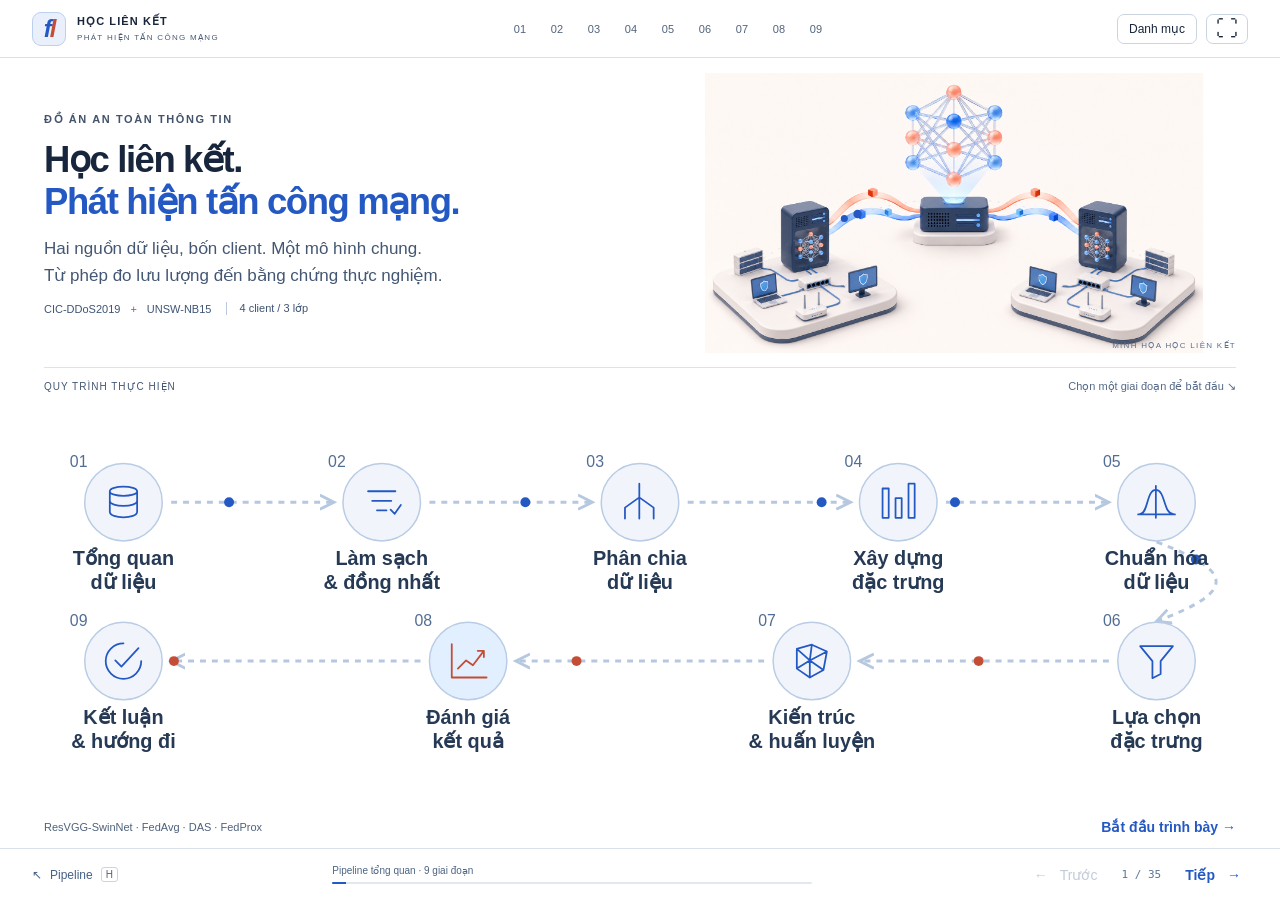
==== presentation/index.html @ 26e27d6c "Slide chương 5: ghi rõ công thức log1p và z-score theo giao thức (AFN) - Bước 1 · log1p: công thức x" ====
<!doctype html>
<html lang="vi">
<head>
  <meta charset="utf-8">
  <meta name="viewport" content="width=device-width, initial-scale=1">
  <meta name="color-scheme" content="light">
  <meta name="description" content="Pipeline học liên kết phát hiện tấn công mạng: từ dữ liệu đến kết quả FedAvg, DAS và FedProx.">
  <title>Học liên kết · Từ dữ liệu đến kết quả</title>
  <style>:root{
  --paper:#fff;--canvas:#f7f9fc;--ink:#17263c;--muted:#4f6076;--blue:#2459c4;
  --coral:#c34d35;--green:#16704e;--purple:#7254ad;--line:#d9e1eb;
  color-scheme:light;font-family:Arial,"Segoe UI",sans-serif;font-size:18px;color:var(--ink);background:var(--paper)
}
*{box-sizing:border-box}html,body{margin:0;min-height:100%}body{height:100dvh;display:grid;grid-template-rows:58px minmax(0,1fr)52px;overflow:hidden;background:var(--paper)}
button,select,input{font:inherit}button,a,select,summary{touch-action:manipulation}a{color:inherit;text-decoration:none}button{cursor:pointer;background:#fff;color:var(--ink);border:1px solid #bfcbdc;border-radius:7px;padding:9px 14px}button:hover{background:#edf3fc;border-color:#7c9bca}button:disabled{opacity:.3;cursor:default}button:focus-visible,a:focus-visible,select:focus-visible,summary:focus-visible,input:focus-visible{outline:3px solid #3775df;outline-offset:4px}button[aria-pressed=true]{background:var(--blue);color:#fff;border-color:var(--blue)}[hidden]{display:none!important}h1,h2,h3,p{margin:0}h1,h2,h3{font-weight:700}em{font-style:normal;color:var(--blue)}small{color:var(--muted)}code{font-family:Consolas,monospace;overflow-wrap:anywhere}kbd{font:10px Arial;border:1px solid #cbd5e2;border-radius:3px;padding:1px 4px;color:#50647d;background:#fff}.skip{position:fixed;top:-100px;left:15px;z-index:90;background:var(--blue);padding:12px 20px;color:#fff}.skip:focus{top:6px}
.topbar{display:flex;align-items:center;justify-content:space-between;gap:22px;padding:0 32px;border-bottom:1px solid var(--line);background:#fff;z-index:10}.brand{display:flex;align-items:center;gap:11px;font-size:11px;letter-spacing:1.1px;font-weight:700;flex-shrink:0}.brand small{display:block;font-weight:400;font-size:8px;letter-spacing:1.3px;margin-top:5px;color:#4a5b72}.brand-mark{width:34px;height:34px;display:flex;align-items:center;justify-content:center;background:#e9f0fc;border:1px solid #bcd0ef;border-radius:9px;color:var(--blue);font-size:24px;font-style:italic;letter-spacing:-2px}.brand-mark span{color:var(--coral)}#stage-nav{display:flex;align-items:center;justify-content:center;gap:6px;flex:1}#stage-nav a{display:flex;align-items:center;justify-content:center;gap:7px;min-width:31px;height:30px;font-size:11px;color:#52647c;border-radius:6px}#stage-nav a span{display:none}#stage-nav a:hover{background:#edf2f9}#stage-nav a[aria-current]{background:#eaf0fb;color:var(--blue);padding:0 12px;font-weight:700}#stage-nav a[aria-current] span{display:inline}.tools{display:flex;gap:9px}.tools button{font-size:12px;padding:7px 11px;border-color:#cbd5e2}.tools .icon-button{font-size:22px;line-height:18px;padding:5px 9px}
#main{min-height:0;overflow:hidden;width:100%;max-width:1660px;margin:0 auto;padding:24px 44px 17px;outline:none}.slide{height:100%;display:flex;flex-direction:column;min-height:0;animation:slide-enter .5s cubic-bezier(.2,.65,.3,1) both}.slide-heading{flex-shrink:0;margin-bottom:18px}.eyebrow{font-size:11px;font-weight:700;letter-spacing:1.6px;line-height:1.5;text-transform:uppercase;color:#42536b}.slide-heading>.eyebrow{display:flex;justify-content:space-between;gap:20px;margin-bottom:9px}.slide-heading>.eyebrow>span:last-child{font-size:10px;color:#617189;font-weight:400}.slide h1{font-size:clamp(31px,2.65vw,46px);line-height:1.16;letter-spacing:-1.1px;max-width:1430px;color:#17263c}.slide-message{font-size:clamp(18px,1.45vw,23px);line-height:1.48;color:#3e5068;margin-top:10px;max-width:1400px}.content-grid{flex:1;display:flex;flex-direction:column;min-height:0}.visual-area{width:100%;max-width:1380px;margin:0 auto;flex:1;display:flex;flex-direction:column;min-height:0;gap:12px}.scene{flex:1;min-height:100px;width:100%;position:relative;display:flex;align-items:center;justify-content:center}.scene>svg{display:block;width:100%;height:100%;max-height:100%;overflow:visible}.visual-note,.figure-caption{font-size:14px;line-height:1.5;color:#4b5d74;flex-shrink:0;padding:0 3px;margin:0}.visual-note{border-left:3px solid #8ea9d4;padding-left:12px}.visual-note.warm{border-color:var(--coral)}
svg text{font-family:Arial,"Segoe UI",sans-serif;fill:#17263c}.s-body{font-size:22px}.s-caption{font-size:18px;fill:#4f6076}.s-axis{font-size:18px;font-weight:600;fill:#53647c}.s-label{font-size:23px;fill:#273a53}.s-value{font-size:28px;font-weight:700;fill:#17263c;font-variant-numeric:tabular-nums}.s-number{font-size:55px;font-weight:700;letter-spacing:-1.2px}.s-giant{font-size:87px;font-weight:700;letter-spacing:-3px}.s-scene-title{font-size:27px;font-weight:700}.s-field{font-family:Consolas,Arial,monospace;font-size:22px;fill:#233850}.canonical-field{fill:#17499e;font-weight:700}.s-emphasis{font-size:23px;font-weight:500;fill:#324c6d}.s-formula{font-family:Consolas,Arial,monospace;font-size:30px;fill:#193c75}.s-operator{font-size:48px;fill:#7187a5}.s-blue{fill:var(--blue)}.s-gray{fill:#607187}.s-chart-note{font-size:20px;fill:var(--green);font-weight:600}.s-matrix-axis{font-size:17px;fill:#3c506e}.s-matrix-value{font-size:26px;font-weight:700}.s-pipeline-title{font-size:20px;font-weight:600;fill:#263a55}.s-stage-index{font-size:16px;fill:#526d94;font-variant-numeric:tabular-nums}.plot-grid{stroke:#d5deeb;stroke-width:1}.curve-point{cursor:help;transition:r .15s}.curve-point:hover{r:9;stroke:#fff;stroke-width:2}.pipeline-stop{cursor:pointer;outline:none}.stop-disc{stroke:#b9cce5;stroke-width:1.5;transition:fill .15s,stroke .15s}.pipeline-stop:hover .stop-disc,.pipeline-stop:focus .stop-disc{fill:#dce9ff;stroke:#2459c4;stroke-width:2}.pipeline-stop:hover .s-pipeline-title{fill:var(--blue)}
.cover{height:42%;min-height:190px;max-height:280px;position:relative;display:grid;grid-template-columns:1.05fr 1fr;gap:35px}.cover-copy{display:flex;flex-direction:column;justify-content:center;z-index:1}.cover h1{font-size:clamp(31px,2.85vw,48px);letter-spacing:-1.4px;line-height:1.13;margin:12px 0 13px;animation:cover-title .75s ease both}.cover-copy>p:not(.eyebrow){font-size:17px;line-height:1.6;color:#435773;animation:slide-enter .7s .1s both}.cover-facts{display:flex;gap:10px;align-items:center;flex-wrap:wrap;margin-top:13px;font-size:11px;color:#3d5474}.cover-facts b{font-weight:400;color:var(--coral)}.cover-facts i{font-style:normal;border-left:1px solid #b9c8dc;padding-left:12px;margin-left:5px}.cover-art{position:relative;min-width:0;min-height:0;overflow:hidden;isolation:isolate;animation:art-enter 1s cubic-bezier(.2,.65,.3,1) both}.cover-art>img{width:100%;height:100%;object-fit:contain;mix-blend-mode:multiply;animation:float-art 8s ease-in-out infinite}.cover-art>svg{position:absolute;inset:0;width:100%;height:100%;overflow:visible;pointer-events:none}.cover-art>svg path{fill:none;stroke:#6d9ade;stroke-width:1;stroke-dasharray:3 9;opacity:.3}.cover-art>svg circle{fill:var(--blue)}.art-caption{position:absolute;right:0;bottom:3px;font-size:8px;letter-spacing:1.3px;color:#5b708e}.pipeline-map{flex:1;display:flex;flex-direction:column;min-height:0;margin-top:14px}.pipeline-heading{display:flex;justify-content:space-between;align-items:center;border-top:1px solid #dbe3ee;padding-top:12px;margin-bottom:4px;font-size:10px;letter-spacing:1px;color:#435773}.pipeline-heading>span:last-child{font-size:11px;letter-spacing:0;color:#536987}.pipeline-map .scene{min-height:220px}.cover-bottom{display:flex;justify-content:space-between;align-items:center;gap:20px;font-size:11px;color:#4e617c;padding-top:9px;margin-top:4px}.cover-bottom a{font-size:14px;color:var(--blue);font-weight:600}.is-home #main{display:flex;flex-direction:column;padding-top:15px;padding-bottom:13px}
.chart-controls{display:flex;align-items:flex-end;flex-wrap:wrap;gap:18px;flex-shrink:0}.chart-select,.select-control{display:flex;flex-direction:column;gap:5px;max-width:100%;font-size:16px}.chart-select>span,.select-control>span{font-size:11px;letter-spacing:.6px;text-transform:uppercase;color:#4a5d78;font-weight:600}.chart-select select,.select-control select{padding:7px 33px 7px 11px;font-size:15px;border:1px solid #afc0d8;border-radius:6px;background:#fff;color:#17263c;max-width:100%;cursor:pointer}.phase-controls{display:flex;gap:9px;align-items:center;flex-wrap:wrap;flex-shrink:0}.phase-controls button{display:flex;align-items:center;gap:9px;font-size:16px;padding:8px 14px}.phase-controls button>span{font-size:11px;opacity:.7}.round-step-label{font-size:11px;letter-spacing:1px;color:#486184}.criteria-strip,.evidence-line{display:flex;align-items:center;justify-content:space-between;gap:16px;flex-wrap:wrap;flex-shrink:0;border-top:1px solid var(--line);padding-top:12px;font-size:17px;color:#3c536f}.criteria-strip b{font-size:21px;color:var(--blue)}.evidence-line>span:first-child{font-size:11px;letter-spacing:.8px}.evidence-line strong{font-size:21px;color:#1d467f}.evidence-line>span{line-height:1.5}.train-lock{color:var(--green);font-weight:700}.math-ribbon{display:flex;justify-content:space-around;align-items:center;gap:18px;font-size:25px;font-weight:600;color:#2c4a75;flex-shrink:0;padding:3px 0}.chart-legend{display:flex;gap:24px;align-items:center;font-size:15px;flex-shrink:0;color:#3d526f}.chart-legend>span{display:flex;align-items:center;gap:8px}.chart-legend>span[style]::before,.curve-readout>span::before{content:"";display:inline-block;width:9px;height:9px;border-radius:50%;background:var(--series);flex-shrink:0}.curve-readout{display:flex;gap:24px;align-items:center;justify-content:space-between;font-size:17px;flex-shrink:0;padding:7px 0}.curve-readout>span{display:flex;gap:9px;align-items:center}.curve-readout b{font-size:20px}.curve-readout>label{display:flex;align-items:center;gap:9px;max-width:350px;font-size:14px}.curve-readout input{width:160px;accent-color:var(--blue);cursor:pointer}.decision-examples{display:flex;gap:28px;justify-content:space-between;flex-shrink:0;font-size:17px;color:#425875}.decision-examples>span{flex:1;border-left:3px solid #b3c7e6;padding-left:12px;line-height:1.6}.decision-examples b{font-family:Consolas,monospace;color:var(--ink)}.checkpoint-route{display:flex;justify-content:space-around;align-items:center;gap:15px;padding:17px 10px;background:#f2f6fc;border-radius:10px;font-size:18px;flex-shrink:0}.checkpoint-route strong{color:var(--blue)}.checkpoint-route>b{font-weight:400;color:#6b82a3}.result-observation{display:flex;align-items:center;gap:20px;flex-wrap:wrap;flex-shrink:0;border-top:1px solid var(--line);padding-top:10px}.result-observation>strong{font-size:34px;letter-spacing:-1px;color:var(--green)}.result-observation>span{font-size:16px;color:#425976}.result-observation>b{font-size:17px;font-weight:500;margin-left:auto;color:#234c7b}.contribution-caption{display:flex;justify-content:space-between;gap:25px;flex-shrink:0}.contribution-caption>span{font-size:16px;color:#4a5d77;border-top:2px solid #b6c9e5;flex:1;padding-top:13px;line-height:1.6}.contribution-caption b{display:block;color:#1b365d;font-size:20px;margin-bottom:4px}.end-links{display:flex;align-items:center;justify-content:space-between;gap:20px;font-size:16px;color:var(--blue);padding:10px 0;flex-shrink:0}
.dataset-spread{display:grid;grid-template-columns:repeat(2,minmax(0,1fr));gap:50px;flex:1;min-height:0}.dataset-spread>section{position:relative;padding:12px 10px 14px;min-width:0}.dataset-spread>section+section{border-left:1px solid #d4dfed;padding-left:45px}.dataset-emblem{position:absolute;right:10px;top:4px;width:96px;height:96px}.dataset-emblem .scene{height:100%;min-height:0}.dataset-spread .eyebrow{font-size:10px;letter-spacing:1px;max-width:80%}.dataset-spread h2{font-size:34px;letter-spacing:-1px;margin:13px 0 11px}.dataset-one-line{font-size:18px;line-height:1.6;max-width:85%;color:#405773}.dataset-big{font-size:60px;font-weight:700;letter-spacing:-1.8px;color:#204f9e;margin:17px 0 12px;line-height:1.15}.dataset-big>span{font-size:22px;font-weight:400;letter-spacing:0;color:#516885}.dataset-counts{display:flex;gap:25px;align-items:center;flex-wrap:wrap;font-size:17px;color:#4a607e}.dataset-counts b{font-size:24px;color:#1d3557}.dataset-version{font-size:16px;color:#4c6280;line-height:1.5;margin-top:16px}.capture-origin{display:flex;align-items:center;justify-content:center;gap:22px;flex-wrap:wrap;flex-shrink:0;font-size:18px;color:#3d5473}.capture-origin>b{font-size:24px;color:#7c91af;font-weight:400}.capture-origin strong{font-weight:600;color:#2459c4}.day-timeline{display:grid;grid-template-columns:repeat(2,minmax(0,1fr));gap:55px;flex:1;min-height:0;padding-top:10px}.day-timeline>section{border-left:3px solid #a7c2e9;padding-left:24px}.day-timeline>section+section{border-left-color:#d9ac9d}.day-date{display:flex;flex-wrap:wrap;gap:9px 20px;align-items:center}.day-date>span{font-size:11px;letter-spacing:1px;color:#5f7491;width:100%}.day-date h2{font-size:31px;letter-spacing:-.7px;line-height:1.4}.day-date>b{font-size:20px;color:#2459c4;font-weight:600}.day-timeline section>p{font-size:16px;line-height:1.5;color:#4c6482;margin:5px 0 16px}.semantic-tags{display:flex;flex-wrap:wrap;gap:8px 10px}.semantic-tags>span{display:inline-block;border-bottom:2px solid #cfdbed;padding:5px 5px 7px;font-size:18px;line-height:1.2;color:#203d67}.day-timeline small{display:block;font-size:13px;line-height:1.7;color:#4b6180;margin-top:13px}.unsw-spread{display:grid;grid-template-columns:1.3fr 1fr;gap:50px;flex:1;min-height:0;padding-top:12px}.attack-family-grid{display:grid;grid-template-columns:repeat(3,minmax(0,1fr));gap:22px 12px;margin-top:23px}.attack-family-grid>div{display:flex;gap:9px;align-items:center;font-size:18px;color:#233f68}.attack-family-grid span{font-size:10px;color:#7990b1}.raw-partitions{display:grid;grid-template-columns:1fr 1fr;gap:18px;padding-left:32px;border-left:1px solid #d8e1ed;align-content:start}.raw-partitions>div>span{font-size:17px;display:block;color:#4c6281}.raw-partitions strong{font-size:40px;letter-spacing:-1.1px;display:block;margin:13px 0;color:#2459c4}.raw-partitions p{font-size:16px;line-height:1.6;color:#475d79}.raw-partitions>p{grid-column:1/-1;border-top:1px solid #cfdceb;padding-top:18px;margin-top:12px}.raw-partitions>p b{color:#1e406e}
.results-nav{display:flex;align-items:center;gap:8px;flex-shrink:0;margin:-4px 0 12px}.results-nav>a{display:flex;align-items:center;justify-content:center;position:relative;min-width:32px;height:25px;font-size:11px;border-bottom:2px solid transparent;color:#5c718d}.results-nav>a[aria-current]{color:var(--blue);font-weight:700;border-bottom-color:var(--blue)}.results-nav>a:hover{background:#edf3fc}.results-nav>a>span{display:none;position:absolute;top:29px;left:0;width:270px;padding:12px 15px;background:#fff;border:1px solid #b7c7dd;box-shadow:0 8px 25px #233d5a15;z-index:15;border-radius:5px;font-size:12px;line-height:1.5}.results-nav>a:hover>span,.results-nav>a:focus-visible>span{display:block}
.bottom-bar{display:flex;align-items:center;justify-content:space-between;gap:25px;padding:0 32px;border-top:1px solid var(--line);background:#fff;z-index:10}.home-link{display:flex;align-items:center;gap:8px;font-size:12px;color:#466185}.home-link:hover{color:var(--blue)}.progress-wrap{flex:1;max-width:480px}.progress-wrap>span{display:block;font-size:10px;color:#4c6483;margin-bottom:6px}.progress-track{height:2px;background:#e1e8f1;border-radius:3px;overflow:hidden}#progress{height:100%;background:var(--blue);transition:width .35s ease}.page-controls{display:flex;align-items:center;gap:17px}.page-controls button{border:0;display:flex;align-items:center;gap:12px;font-size:14px;padding:7px;color:#385a87}.page-controls #next{color:var(--blue);font-weight:600}#page-number{font-family:Consolas,monospace;font-size:11px;color:#5d7594;white-space:nowrap}
.drawer{position:fixed;top:0;right:0;bottom:0;width:min(570px,95vw);background:#fff;color:var(--ink);box-shadow:-12px 0 60px #1b304327;border-left:1px solid #d6deea;z-index:40;padding:25px 30px;overflow:auto;scrollbar-width:thin;scrollbar-color:#99acc7 transparent}.drawer-head{display:flex;align-items:center;justify-content:space-between;gap:20px;font-size:10px;letter-spacing:1px;color:#4c6484;border-bottom:1px solid var(--line);padding-bottom:18px;margin-bottom:22px}.drawer-head button{border:0;font-size:27px;padding:1px 9px}.drawer h2{font-size:26px;line-height:1.4;margin-bottom:25px}.menu-home{display:block;font-size:14px;color:var(--blue);border-bottom:1px solid #c5d3e7;padding:12px 0 17px;margin-bottom:22px}.menu-group{margin-bottom:25px}.menu-group>h3{font-size:14px;color:#2459c4;display:flex;justify-content:space-between;gap:15px;margin-bottom:10px}.menu-group>h3>span{font-size:11px;font-weight:400}.menu-group>a{display:flex;gap:12px;align-items:baseline;padding:10px 12px;font-size:13px;line-height:1.5;border-radius:5px;margin-bottom:2px;color:#334d71}.menu-group>a:hover{background:#eff4fc}.menu-group>a[aria-current]{background:#e4edfc;color:var(--blue);font-weight:600}.menu-group>a>span{font-family:Consolas,monospace;font-size:10px;color:#6b82a1}#backdrop{position:fixed;inset:0;background:#10223a40;backdrop-filter:blur(3px);z-index:30}#toast:not(:empty){position:fixed;left:50%;bottom:69px;transform:translateX(-50%);padding:13px 20px;background:#fff;border:1px solid #b6c9e6;border-radius:7px;box-shadow:0 8px 25px #1c335f20;color:#263f64;font-size:14px;z-index:60}
/* Tables are reference material in the appendix, not the primary slide language. */
.appendix-slide{overflow:auto;padding-right:9px;scrollbar-width:thin;scrollbar-color:#9badc6 transparent}.appendix-slide .content-grid,.appendix-slide .visual-area{display:block;height:auto;flex:none;min-height:0}.appendix-slide .slide-heading{margin-bottom:25px}.table-scroll{overflow:auto;max-width:100%;border:1px solid #c5d2e4;border-radius:7px;background:#fff;margin:15px 0;scrollbar-width:thin}.table-scroll table{width:100%;border-collapse:collapse;text-align:left;font-size:15px;line-height:1.6}.table-scroll th,.table-scroll td{border-bottom:1px solid #dbe3ee;padding:13px 16px;vertical-align:middle;font-weight:400;color:#263f61}.table-scroll thead th{font-size:13px;background:#eef3fa;font-weight:700;color:#314d74;white-space:nowrap}.table-scroll tbody th{font-weight:600}.table-scroll tbody tr:last-child>*{border-bottom:0}.table-scroll tbody tr:hover{background:#f4f7fc}.table-scroll code{font-size:12px}.dense th,.dense td{font-size:13px;padding:9px 12px}.full-metrics table{min-width:1350px}.positive{color:var(--green)}.negative{color:var(--coral)}.pill{display:inline-block;background:#e8effa;padding:4px 8px;border-radius:4px;color:#2459c4;font-size:12px}.pill.good{color:#16704e;background:#e6f3eb}.panel{border:1px solid #ccd8e9;border-radius:8px;padding:19px;margin:15px 0;background:#fff}.panel h3{font-size:19px;line-height:1.5}.panel p{font-size:15px;line-height:1.7;color:#47607e}.stat-row{display:grid;grid-template-columns:repeat(3,minmax(0,1fr));gap:18px;margin:14px 0 20px}.mini-stat{padding:17px 15px;border-bottom:2px solid #a4bcdf}.mini-stat>span{font-size:12px;display:block;color:#526b8b}.mini-stat>strong{display:block;font-size:27px;color:#214f99;line-height:1.6}.mini-stat small{font-size:12px}.callout{border-left:3px solid #92acd5;padding:13px 17px;background:#f1f5fb;margin:17px 0;font-size:15px;line-height:1.7;color:#355477}.callout.warm{background:#fff3ed;border-left-color:#c98b75;color:#835341}.source-details,.qa-item{padding:17px 20px;border:1px solid #ccd7e7;border-radius:6px;margin:13px 0}.source-details summary,.qa-item summary{font-size:17px;color:#253f65;line-height:1.5;cursor:pointer}.source-details[open] summary,.qa-item[open] summary{margin-bottom:16px;color:#2459c4}.source-details table{min-width:1050px}.qa-item p{font-size:16px;line-height:1.9;margin:14px 0;color:#3d587c}.qa-item a,.references a{font-size:14px;color:#2459c4}.references{display:flex;gap:20px;flex-wrap:wrap;padding:15px 0}.matrix-layout{display:grid;grid-template-columns:1.8fr 1fr;gap:20px}.matrix-layout svg{width:100%;height:auto;max-height:350px}.matrix-layout .matrix-label{font-size:12px;fill:#334e73}.matrix-layout .matrix-value{font-size:15px;fill:#17263c}.matrix-layout .axis-label{font-size:12px;fill:#435c7e}.matrix-layout rect[fill="#1c2533"]{fill:#edf1f6}.recall-row{display:grid;grid-template-columns:1fr auto;gap:6px;margin:18px 0;font-size:13px}.recall-row>strong{color:#2459c4}.recall-row small{grid-column:1/-1;font-size:11px}.small-track{grid-column:1/-1;background:#e1e8f3;height:5px;border-radius:4px;overflow:hidden}.small-track i{display:block;background:#2459c4;height:100%}.load-error{padding:50px}.load-error p{margin-top:18px;font-size:18px;color:#405a7c}
/* Motion explains flow and reveals evidence. Reduced motion keeps the same content. */
@keyframes slide-enter{from{opacity:0;transform:translateY(13px)}to{opacity:1;transform:translateY(0)}}
@keyframes cover-title{from{opacity:0;transform:translateX(-25px)}to{opacity:1;transform:translateX(0)}}
@keyframes art-enter{from{opacity:0;transform:translate(24px,8px) scale(.97)}to{opacity:1;transform:none}}
@keyframes float-art{0%,100%{transform:translateY(0)}50%{transform:translateY(-7px)}}
@keyframes signal-flow{to{stroke-dashoffset:-48}}
@keyframes grow-x{from{transform:scaleX(.01);opacity:.4}to{transform:scaleX(1);opacity:1}}
@keyframes grow-y{from{transform:scaleY(.01);opacity:.4}to{transform:scaleY(1);opacity:1}}
@keyframes draw-path{from{stroke-dashoffset:1}to{stroke-dashoffset:0}}
@keyframes spin{to{transform:rotate(360deg)}}
@keyframes packet-go{0%{transform:translateX(-6px);opacity:.35}50%{opacity:1}100%{transform:translateX(10px);opacity:.5}}
.signal-line{stroke-dasharray:6 6;animation:signal-flow 2.4s linear infinite}.grow-bar{transform-box:fill-box;transform-origin:left center;animation:grow-x .7s cubic-bezier(.17,.67,.3,1) both;animation-delay:calc(var(--order,0)*.08s)}.grow-up{transform-box:fill-box;transform-origin:center bottom;animation:grow-y .65s ease both;animation-delay:calc(var(--order,0)*.05s)}.draw-curve{stroke-dasharray:1;stroke-dashoffset:0;animation:draw-path 1.2s ease both}.pipeline-stop{animation:slide-enter .45s both;animation-delay:calc(var(--order,0)*.055s)}.tensor-grid{animation:slide-enter .7s ease both}.spin-ring{transform-box:fill-box;transform-origin:center;animation:spin 7s linear infinite}.packet-forward{animation:packet-go 1.2s ease-in-out infinite alternate;animation-delay:calc(var(--order,0)*.1s)}.packet-backward{animation:packet-go 1.2s ease-in-out infinite alternate-reverse}
@media(min-width:1650px){body{grid-template-rows:64px minmax(0,1fr)58px}#main{padding:33px 56px 24px}.cover{max-height:330px}.cover h1{font-size:49px}.cover-copy>p:not(.eyebrow){font-size:21px}.cover-facts{font-size:14px}.cover-facts i{padding-left:18px}.pipeline-map .scene{min-height:280px}.cover-bottom{font-size:13px}.dataset-spread h2{font-size:39px}.dataset-big{font-size:73px}.dataset-one-line{font-size:21px}.dataset-counts{font-size:20px}.dataset-counts b{font-size:29px}.dataset-version{font-size:18px}.semantic-tags>span{font-size:21px}.day-date h2{font-size:39px}.day-date>b{font-size:25px}.day-timeline section>p{font-size:19px}.attack-family-grid>div{font-size:22px}.raw-partitions strong{font-size:52px}.raw-partitions p{font-size:19px}.visual-note,.figure-caption{font-size:16px}.criteria-strip,.evidence-line{font-size:20px}.criteria-strip b{font-size:25px}.evidence-line strong{font-size:24px}.phase-controls button{font-size:19px}.chart-select select{font-size:17px}.contribution-caption>span{font-size:18px}.contribution-caption b{font-size:23px}}
@media(max-height:760px) and (min-width:901px){body{grid-template-rows:50px minmax(0,1fr)46px}#main{padding-top:17px;padding-bottom:11px}.slide-heading{margin-bottom:12px}.slide h1{font-size:32px}.slide-message{font-size:18px;margin-top:7px}.slide-heading>.eyebrow{margin-bottom:6px}.visual-area{gap:8px}.cover{min-height:165px;max-height:185px}.cover h1{font-size:32px;margin:8px 0 10px}.cover-copy>p:not(.eyebrow){font-size:15px}.cover-facts{margin-top:9px}.pipeline-map{margin-top:8px}.pipeline-map .scene{min-height:190px}.cover-bottom{padding-top:3px}.dataset-spread h2{font-size:29px}.dataset-big{font-size:49px;margin:13px 0 10px}.dataset-one-line{font-size:16px}.dataset-counts{font-size:15px;gap:18px}.dataset-counts b{font-size:22px}.dataset-version{font-size:14px;margin-top:12px}.dataset-emblem{width:75px;height:75px}.day-date h2{font-size:27px}.semantic-tags>span{font-size:16px;padding:4px 4px 6px}.day-timeline section>p{font-size:14px;margin-bottom:11px}.day-timeline small{font-size:12px;margin-top:9px}.capture-origin{font-size:16px;gap:17px}.attack-family-grid{gap:17px 10px;margin-top:17px}.attack-family-grid>div{font-size:16px}.raw-partitions strong{font-size:35px}.raw-partitions p{font-size:14px}.evidence-line{font-size:15px;padding-top:9px}.evidence-line strong{font-size:19px}.phase-controls button{font-size:14px;padding:6px 10px}.chart-select select{font-size:14px;padding:6px 28px 6px 10px}.result-observation>strong{font-size:28px}.visual-note,.figure-caption{font-size:13px}.curve-readout{font-size:14px;gap:14px;padding:3px 0}.curve-readout b{font-size:17px}.decision-examples{font-size:15px}.checkpoint-route{font-size:16px;padding:12px 9px}.contribution-caption>span{font-size:14px}.contribution-caption b{font-size:18px}}
@media(max-width:1100px){.topbar{padding:0 20px;gap:12px}.brand{font-size:9px}.brand small{font-size:7px;letter-spacing:.7px}#stage-nav{gap:2px}#stage-nav a{min-width:27px}#main{padding-left:25px;padding-right:25px}.cover{gap:20px;grid-template-columns:1.1fr 1fr}.cover h1{font-size:31px}.cover-copy>p:not(.eyebrow){font-size:15px}.cover-facts{font-size:10px;gap:7px}.dataset-spread{gap:25px}.dataset-spread>section+section{padding-left:25px}.dataset-emblem{width:70px;height:70px;opacity:.8}.dataset-one-line{font-size:16px;max-width:90%}.dataset-spread h2{font-size:28px}.dataset-big{font-size:49px}.dataset-counts{font-size:14px;gap:15px}.dataset-counts b{font-size:21px}.dataset-version{font-size:14px}.day-timeline{gap:28px}.semantic-tags>span{font-size:16px}.day-date h2{font-size:27px}.day-date>b{font-size:18px}.capture-origin{font-size:16px;gap:15px}.unsw-spread{gap:24px}.attack-family-grid{grid-template-columns:repeat(3,minmax(0,1fr));gap:20px 8px}.attack-family-grid>div{font-size:16px;gap:5px}.attack-family-grid span{font-size:9px}.raw-partitions{padding-left:20px;gap:12px}.raw-partitions strong{font-size:32px}.raw-partitions>div>span{font-size:15px}.raw-partitions p{font-size:14px}.criteria-strip,.evidence-line{font-size:15px;gap:12px}.evidence-line strong{font-size:19px}.curve-readout{font-size:14px;gap:12px}.curve-readout b{font-size:17px}.curve-readout input{width:105px}.result-observation>b{font-size:15px}.result-observation>span{font-size:14px}.decision-examples{font-size:15px}}
@media(max-width:900px){body{grid-template-rows:55px minmax(0,1fr)52px}#main{overflow:auto;padding:23px 22px 20px}.slide{height:auto;min-height:100%;display:block}.content-grid,.visual-area{display:block;min-height:0;height:auto}.visual-area>*+*{margin-top:16px}.scene{display:block;min-height:0;height:auto}.scene>svg{height:auto;width:100%;max-height:none}.slide h1{font-size:30px}.slide-message{font-size:18px}.topbar #stage-nav{display:none}.brand{font-size:10px}.brand small{font-size:8px}.is-home #main{display:block}.cover{height:240px;min-height:0;max-height:none;gap:14px}.cover h1{font-size:29px}.cover-copy>p:not(.eyebrow){font-size:14px}.cover-facts i{display:none}.pipeline-map{height:auto;margin-top:15px}.pipeline-map .scene{min-height:0}.cover-bottom{margin-top:16px;font-size:10px}.cover-bottom a{font-size:13px}.dataset-spread,.unsw-spread,.day-timeline{min-height:0;gap:25px}.dataset-spread>section{padding:10px 0}.dataset-spread h2{font-size:25px}.dataset-big{font-size:41px}.dataset-big>span{font-size:18px}.dataset-counts{font-size:12px;gap:12px}.dataset-counts b{font-size:18px}.dataset-emblem{width:54px;height:54px;top:20px}.dataset-spread .eyebrow{font-size:8px}.dataset-one-line{font-size:15px}.dataset-version{font-size:13px}.evidence-line{padding:15px 0}.evidence-line strong{font-size:18px}.day-timeline>section{padding-left:18px}.day-date{gap:8px}.day-date h2{font-size:24px}.day-date>b{font-size:17px}.day-timeline section>p{font-size:14px}.semantic-tags{gap:7px}.semantic-tags>span{font-size:15px}.day-timeline small{font-size:12px}.capture-origin{font-size:14px;gap:12px}.attack-family-grid{grid-template-columns:repeat(2,minmax(0,1fr));gap:17px 10px}.attack-family-grid>div{font-size:16px}.raw-partitions{grid-template-columns:1fr}.raw-partitions strong{font-size:33px;margin:8px 0}.raw-partitions>p{font-size:13px}.chart-select select{font-size:14px}.phase-controls{gap:8px}.phase-controls button{font-size:14px}.curve-readout{flex-wrap:wrap;gap:15px}.curve-readout>label{width:100%;max-width:none}.curve-readout input{width:200px}.checkpoint-route{font-size:15px;gap:12px;flex-wrap:wrap}.decision-examples{font-size:14px}.contribution-caption>span{font-size:14px}.contribution-caption b{font-size:18px}.chart-legend{font-size:13px;gap:14px;flex-wrap:wrap}.result-observation>b{margin-left:0}.visual-note,.figure-caption{font-size:13px}.bottom-bar{padding:0 19px;gap:20px}.progress-wrap{max-width:320px}.page-controls{gap:10px}.home-link kbd{display:none}.results-nav{margin:15px 0}.appendix-slide{overflow:visible}.matrix-layout{grid-template-columns:1.6fr 1fr}}
@media(max-width:570px){.topbar{padding:0 13px;gap:10px}.brand small{display:none}.brand{font-size:9px;letter-spacing:.5px}.brand-mark{width:30px;height:30px;font-size:21px}.tools{gap:5px}.tools button{font-size:11px;padding:6px 8px}.tools .icon-button{font-size:20px}.slide h1{font-size:27px;letter-spacing:-.7px}.slide-message{font-size:17px}.slide-heading>.eyebrow{font-size:8px;letter-spacing:.8px}.slide-heading>.eyebrow>span:last-child{font-size:8px}#main{padding:20px 16px}.cover{height:auto;display:flex;flex-direction:column;gap:5px}.cover h1{font-size:32px}.cover-copy>p:not(.eyebrow){font-size:16px}.cover-facts{font-size:11px}.cover-art{height:210px;max-height:none;min-height:210px}.cover-art>img{position:absolute;inset:0}.art-caption{font-size:7px}.cover-bottom{display:block;line-height:1.8}.cover-bottom a{display:block;margin-top:8px}.pipeline-heading{font-size:8px}.pipeline-heading>span:last-child{font-size:8px}.pipeline-map .scene>svg{min-width:650px}.pipeline-map{overflow:auto;scrollbar-width:thin}.dataset-spread{grid-template-columns:1fr;gap:25px}.dataset-spread>section+section{padding:20px 0 5px;border-left:0;border-top:1px solid var(--line)}.dataset-spread .eyebrow{font-size:9px}.dataset-spread h2{font-size:28px}.dataset-big{font-size:49px}.dataset-counts{font-size:15px;gap:22px}.dataset-counts b{font-size:22px}.dataset-one-line{font-size:17px}.dataset-version{font-size:14px}.dataset-emblem{width:75px;height:75px;right:5px}.day-timeline,.unsw-spread{grid-template-columns:1fr;gap:28px}.day-date h2{font-size:29px}.semantic-tags>span{font-size:17px}.raw-partitions{padding:20px 0 0;border-left:0;border-top:1px solid var(--line);grid-template-columns:1fr 1fr}.raw-partitions>p{grid-column:1/-1}.attack-family-grid{grid-template-columns:repeat(3,minmax(0,1fr))}.attack-family-grid>div{font-size:13px}.capture-origin{font-size:13px;gap:8px;line-height:1.8}.evidence-line{display:block;line-height:1.9}.evidence-line>*{display:block}.evidence-line strong{font-size:19px}.scene{overflow:auto}.scene>svg{min-width:650px}.phase-controls{gap:7px}.phase-controls button{font-size:12px;padding:7px 9px;gap:6px}.phase-controls button>span{font-size:9px}.math-ribbon{font-size:16px;gap:10px}.criteria-strip{font-size:14px}.criteria-strip b{font-size:18px}.chart-select{font-size:13px}.chart-select>span{font-size:10px}.chart-select select{font-size:13px;max-width:185px}.chart-controls{gap:11px}.checkpoint-route{font-size:13px;padding:13px 8px}.decision-examples{display:block}.decision-examples>span{display:block;margin:12px 0}.curve-readout{font-size:12px;gap:10px}.curve-readout b{font-size:15px}.contribution-caption{display:block}.contribution-caption>span{display:block;margin:15px 0}.result-observation{gap:10px}.result-observation>strong{font-size:28px}.result-observation>b{font-size:14px}.end-links{font-size:13px}.bottom-bar{padding:0 12px;gap:12px}.home-link span,.home-link kbd{display:none}.home-link{font-size:16px}.progress-wrap>span{font-size:8px}.page-controls{gap:6px}.page-controls button{font-size:16px;padding:7px}.page-controls button span{display:none}#page-number{font-size:9px}.drawer{padding:23px 20px}.drawer h2{font-size:23px}.matrix-layout{grid-template-columns:1fr}.stat-row{gap:10px}.mini-stat{padding:13px 8px}.mini-stat>strong{font-size:19px}.mini-stat>span{font-size:10px}.mini-stat small{font-size:10px}}
@media(prefers-reduced-motion:reduce){*,*::before,*::after{animation:none!important;transition:none!important;scroll-behavior:auto!important}.moving-packet,.cover-art svg circle{display:none}.draw-curve{stroke-dasharray:none}}
@media print{body{height:auto;display:block;overflow:visible}.topbar,.bottom-bar,.drawer,#backdrop,#toast,.phase-controls,.chart-controls,.curve-readout>label,.results-nav{display:none!important}#main,.slide,.visual-area{height:auto;display:block;overflow:visible}.scene>svg{height:auto;min-width:0}.cover{max-height:260px}.pipeline-map{overflow:visible}.moving-packet{display:none}*{animation:none!important;transition:none!important}.qa-item,.source-details,.table-scroll{break-inside:avoid}}

/* Header một hàng: số + tên giai đoạn | tiêu đề slide */
.heading-row{display:flex;align-items:center;gap:8px 16px;flex-wrap:wrap}
.stage-badge{flex-shrink:0;font-size:14px;font-weight:700;letter-spacing:.5px;color:#fff;background:#2459c4;border-radius:7px;padding:5px 9px;line-height:1}
.slide h1.stage-title{font-size:clamp(24px,1.9vw,32px);line-height:1.2;letter-spacing:-.5px;font-weight:700;color:#17263c;white-space:nowrap}
.heading-sep{width:2px;height:26px;background:#c5d2e4;border-radius:1px;flex-shrink:0}
.slide-subtitle{font-size:clamp(20px,1.6vw,27px);line-height:1.25;font-weight:500;color:#3e5068;letter-spacing:-.3px;flex:1 1 360px;min-width:0}
.heading-count{margin-left:auto;font-size:12px;color:#617189;white-space:nowrap}
.slide-heading .slide-message{font-size:clamp(15px,1.1vw,18px);margin-top:8px;color:#5a6d86;max-width:1400px}
/* Bảng gọn cho slide chính (chương 1–2) */
.compare-summary{display:flex;gap:26px;flex-wrap:wrap;font-size:clamp(15px,1.15vw,19px);color:#3e5068}
.compare-summary b{color:#17263c}
.compare-table{border:1px solid #c5d2e4;border-radius:10px;overflow:hidden;background:#fff}
.compare-table table{width:100%;border-collapse:collapse;text-align:left;font-size:clamp(15px,1.2vw,20px);line-height:1.45}
.compare-table th,.compare-table td{padding:clamp(9px,1vh,15px) 18px;border-bottom:1px solid #dbe3ee;vertical-align:middle;color:#263f61}
.compare-table tbody tr:last-child>*{border-bottom:0}
.compare-table thead th{font-size:clamp(13px,.95vw,16px);background:#eef3fa;color:#314d74;font-weight:700;letter-spacing:.3px}
.compare-table tbody th{font-weight:600;color:#17263c;white-space:nowrap}
.compare-table .after{background:#eaf2ff}
.compare-table thead th.after{background:#d9e6fb;color:#1c4aa3}
.compare-table code{font-size:.9em;color:#17263c;background:none;padding:0}
.compare-table small{display:block;font-size:.78em;color:#5a6d86}
.compare-table .dot{display:inline-block;width:10px;height:10px;border-radius:50%;margin-right:8px;vertical-align:middle}
.compare-pair{display:grid;grid-template-columns:1fr 1fr;gap:22px;align-items:start}
.compare-pair h3{font-size:clamp(16px,1.2vw,20px);color:#17263c;margin:0 0 10px}
.lbl-legend{display:flex;gap:18px;align-items:center;flex-wrap:wrap;font-size:clamp(14px,1.05vw,17px);color:#3e5068}
.lbl-legend i{display:inline-block;width:12px;height:12px;border-radius:3px;margin-right:6px;vertical-align:middle}
.lbl-legend span:first-child{font-weight:700;color:#314d74}
.lbl-panels{display:grid;grid-template-columns:1fr 1fr;gap:26px;margin-top:12px}
.lbl-panel{border:1px solid #ccd8e9;border-top:6px solid var(--accent);border-radius:14px;background:#fff;padding:16px 24px 18px}
.lbl-stats{display:flex;gap:10px;flex-wrap:wrap;margin-bottom:14px}
.lbl-stats span{background:#f4f7fc;border-radius:8px;padding:6px 12px;font-size:clamp(14px,1.05vw,17px);color:#4b5d74}
.lbl-stats b{font-size:clamp(20px,1.6vw,26px);color:var(--accent);margin-right:4px}
.lbl-panel header{display:flex;align-items:baseline;gap:14px;flex-wrap:wrap;margin-bottom:10px}
.lbl-panel h3{font-size:clamp(21px,1.7vw,28px);color:#17263c;margin:0}
.lbl-panel header span{font-size:clamp(13px,.95vw,15px);color:#5a6d86}
.lbl-rows{display:flex;flex-direction:column;gap:clamp(4px,.7vh,8px)}
.lbl-row{display:grid;grid-template-columns:150px 1fr 90px;align-items:center;gap:12px;font-size:clamp(14px,1.05vw,17px);color:#263f61}
.lbl-row>div{height:clamp(12px,1.7vh,18px);background:#f1f5fb;border-radius:4px;overflow:hidden}
.lbl-row>div>i{display:block;height:100%;border-radius:4px}
.lbl-row>b{text-align:right;font-weight:600;color:#17263c;font-variant-numeric:tabular-nums}
@media(max-width:900px){.heading-sep{display:none}.slide h1.stage-title{white-space:normal}.compare-pair,.lbl-panels{grid-template-columns:1fr}.lbl-row{grid-template-columns:110px 1fr 70px}.compare-table{overflow-x:auto}.compare-table tbody th{white-space:normal}}
@media(max-height:760px) and (min-width:901px){.slide-subtitle{font-size:20px}.slide h1.stage-title{font-size:24px}.compare-table th,.compare-table td{padding:7px 14px}}
.schema-center{display:flex;flex-direction:column;gap:14px;flex:1;justify-content:center;padding-bottom:4vh}.schema-center .compare-summary{justify-content:center}.schema-center .compare-table th,.schema-center .compare-table td{text-align:center}
.lbl-rows.with-days .lbl-row{grid-template-columns:120px 62px 62px 1fr 80px}
.lbl-row>i{justify-self:center;width:13px;height:13px;border-radius:50%}
.lbl-row>i.on{background:var(--accent)}
.lbl-row>i.off{border:2px solid #c9d4e3;width:11px;height:11px}
.lbl-head{font-size:clamp(12px,.9vw,14px)!important;color:#5a6d86!important;font-weight:600}
.lbl-head>span:nth-child(2),.lbl-head>span:nth-child(3){text-align:center;line-height:1.1;color:#17263c}
.lbl-head>span small{display:block;font-weight:400;color:#5a6d86;font-size:.85em}
.lbl-head>span:last-child{text-align:right}
@media(max-width:900px){.lbl-rows.with-days .lbl-row{grid-template-columns:90px 48px 48px 1fr 64px}}
.lm-wrap{flex:1;display:flex;flex-direction:column;justify-content:center;gap:14px;padding-bottom:3vh}
.lm-row{display:grid;grid-template-columns:1fr 34px minmax(220px,.62fr) 34px 1fr;align-items:center;gap:10px}
.lm-head>span{font-size:clamp(13px,.95vw,15px);font-weight:700;color:#314d74;text-align:center}
.lm-chips{display:flex;flex-wrap:wrap;gap:6px;justify-content:center;border:1px solid #dbe3ee;border-left:5px solid var(--c);border-radius:10px;background:#fff;padding:10px 12px}
.lm-row .lm-chips:last-child{border-left:1px solid #dbe3ee;border-right:5px solid var(--c)}
.lm-chips>span{font-size:clamp(13px,.95vw,16px);padding:3px 9px;border-radius:6px;background:#f1f5fb;color:#263f61}
.lm-none{text-align:center;color:#8ea0b8;font-size:clamp(13px,.95vw,16px);border:1px dashed #c9d4e3;border-radius:10px;padding:12px}
.lm-arrow{text-align:center;font-size:24px;color:var(--c)}
.lm-class{background:var(--c);color:#fff;border-radius:12px;padding:14px 12px;text-align:center}
.lm-class strong{display:block;font-size:clamp(18px,1.45vw,24px);letter-spacing:.5px}
.lm-class span{font-size:clamp(12px,.9vw,15px);opacity:.92}
.qa-wrap{flex:1;display:flex;flex-direction:column;justify-content:center;gap:14px;padding-bottom:2vh}
.qa-wrap .compare-table td,.qa-wrap .compare-table th{padding-top:clamp(6px,.9vh,11px);padding-bottom:clamp(6px,.9vh,11px)}
.qa-val{display:inline-block;font-family:ui-monospace,Consolas,monospace;font-size:.9em;background:#fdf0ec;color:#8a3b26;border-radius:5px;padding:2px 8px;margin:2px 6px 2px 0}
.qa-act{display:inline-block;background:var(--a);color:#fff;border-radius:6px;padding:4px 11px;font-weight:600;font-size:.92em;white-space:nowrap}
.qa-why{font-size:.88em!important;color:#4b5d74!important;display:inline!important}
.qa-result{display:flex;gap:18px;align-items:center;flex-wrap:wrap;font-size:clamp(14px,1.05vw,17px);color:#3e5068}
.qa-result>span{font-weight:700;color:#314d74}
.qa-result>b{background:#e6f3eb;color:#16704e;border-radius:8px;padding:5px 12px}
@media(max-width:900px){.lm-row{grid-template-columns:1fr}.lm-arrow{transform:rotate(90deg)}.lm-head{display:none}}
.qa-overview{display:flex;align-items:stretch;gap:12px;flex-wrap:wrap}
.qa-overview>i{font-style:normal;align-self:center;font-size:22px;color:#8ea0b8}
.qa-step{background:#f4f7fc;border:1px solid #dbe3ee;border-radius:10px;padding:10px 16px;display:flex;flex-direction:column;justify-content:center}
.qa-step b{font-size:clamp(15px,1.15vw,18px);color:#17263c}
.qa-step span{font-size:clamp(12px,.9vw,14px);color:#5a6d86}
.qa-outs{flex:1;display:grid;grid-template-columns:repeat(4,minmax(0,1fr));gap:8px}
.qa-outs>span{border:1px solid #dbe3ee;border-top:4px solid var(--a);border-radius:10px;background:#fff;padding:8px 12px;font-size:clamp(14px,1.05vw,17px);font-weight:600;color:var(--a);display:flex;flex-direction:column;justify-content:center}
.qa-outs em{font-style:normal;font-weight:400;font-size:.82em;color:#5a6d86}
@media(max-width:900px){.qa-outs{grid-template-columns:1fr 1fr}.qa-overview>i{display:none}}
.s-bar-value{font-size:17px;font-weight:700;fill:#fff}
.cs-wrap{flex:1;display:grid;grid-template-columns:1fr 1fr;gap:24px;align-items:start;margin-top:4px}
.cs-block{border:1px solid #ccd8e9;border-top:6px solid var(--accent);border-radius:14px;background:#fff;padding:14px 22px 16px}
.cs-block header{display:flex;align-items:baseline;gap:12px;flex-wrap:wrap}
.cs-block h3{font-size:clamp(20px,1.6vw,26px);color:#17263c;margin:0}
.cs-block header span{font-size:clamp(14px,1vw,16px);color:#4b5d74}
.cs-block header b{font-size:clamp(13px,.95vw,15px);color:var(--accent);font-weight:600}
.cs-clients{display:grid;grid-template-columns:1fr 1fr;gap:10px;margin:12px 0 10px}
.cs-client{border-radius:9px;padding:7px 12px;display:flex;align-items:baseline;gap:10px;flex-wrap:wrap}
.cs-client.a{background:var(--accent);color:#fff}.cs-client.b{background:color-mix(in srgb,var(--accent) 22%,#fff);color:#17263c}
.cs-client strong{font-size:clamp(15px,1.15vw,18px)}.cs-client span{font-size:clamp(12px,.9vw,14px);opacity:.9}
.cs-rows{display:flex;flex-direction:column;gap:clamp(3px,.55vh,6px)}
.cs-row{display:grid;grid-template-columns:120px 1fr 128px;align-items:center;gap:10px;font-size:clamp(13px,.95vw,15px);color:#263f61}
.cs-row>div{display:flex;flex-direction:column;gap:2px}
.cs-row i{display:block;height:clamp(5px,.75vh,8px);border-radius:3px}
.cs-row i.a{background:var(--accent)}.cs-row i.b{background:color-mix(in srgb,var(--accent) 35%,#fff)}
.cs-row>b{text-align:right;font-weight:600;color:#17263c;font-variant-numeric:tabular-nums}
.cs-merged{flex:1;display:flex;flex-direction:column;gap:10px;min-width:0}
.cs-merged .cs-wrap{flex:none}
.cs-strip{display:flex;align-items:stretch;gap:10px;flex-wrap:wrap}
.cs-strip>em{align-self:center;font-style:normal;font-size:22px;color:#7d8da3}
.cs-step{flex:1;min-width:180px;border:1px solid #ccd8e9;border-radius:10px;background:#f6f9fd;padding:8px 14px;display:flex;flex-direction:column;gap:3px}
.cs-step b{font-size:clamp(14px,1.05vw,17px);color:#17263c}.cs-step span{font-size:clamp(12px,.9vw,14px);color:#4b5d74}
.cs-seq{display:flex;align-items:center;gap:4px}
.cs-seq i{width:20px;height:20px;border-radius:50%;display:grid;place-items:center;font-style:normal;font-size:11px;font-weight:700}
.cs-seq i.a{background:#2a5bc8;color:#fff}.cs-seq i.b{background:#cfdcf3;color:#17263c}
.cs-legend{display:flex;gap:22px;flex-wrap:wrap;font-size:clamp(12px,.9vw,14px);color:#263f61}
.cs-legend span{display:flex;align-items:center;gap:6px}.cs-legend i{width:12px;height:12px;border-radius:3px;display:inline-block}
.cs-bars{display:flex;flex-direction:column;gap:5px;margin-top:10px}
.cs-bar{display:grid;grid-template-columns:120px 1fr;align-items:center;gap:10px;font-size:clamp(12px,.9vw,14px);color:#263f61}
.cs-bar>div{display:flex;gap:2px;height:22px;min-width:0}
.cs-bar i{display:grid;place-items:center;border-radius:4px;color:#fff;font-style:normal;font-size:12px;font-weight:700;min-width:3px;overflow:hidden}
.cs-note{margin:6px 0 0;font-size:clamp(12px,.9vw,14px);color:#8a4b14}
.cs-proof{display:flex;flex-wrap:wrap;gap:6px 16px;align-items:baseline;font-size:clamp(12px,.9vw,14px);color:#263f61}
.cs-proof b{width:100%;color:#17263c}
.cs-proof span{font-variant-numeric:tabular-nums;font-weight:600}.cs-proof em{font-style:normal;font-weight:400;color:#4b5d74;margin-right:6px}
.cs-purpose{display:flex;gap:14px;align-items:baseline;border-left:4px solid #2a5bc8;background:#f2f6fc;border-radius:0 10px 10px 0;padding:10px 16px;font-size:clamp(13px,1vw,16px);color:#263f61}
.cs-purpose>b{color:#2a5bc8;white-space:nowrap}
@media(max-width:900px){.cs-wrap{grid-template-columns:1fr}.cs-row{grid-template-columns:90px 1fr 110px}.cs-strip>em{display:none}.cs-bar{grid-template-columns:90px 1fr}}
.fm-wrap{flex:1;display:flex;flex-direction:column;justify-content:center;gap:16px}
.fm-grid{display:grid;grid-template-columns:1fr 28px 1.35fr 28px 1fr;gap:10px;align-items:start}
.fm-col{border:1px solid #ccd8e9;border-top:6px solid #607187;border-radius:12px;background:#fff;padding:10px 14px 12px}
.fm-col.mid{border-top-color:#2459c4}.fm-col.fix{border-top-color:#7254ad}
.fm-col header{display:flex;align-items:baseline;gap:8px;font-size:clamp(14px,1.05vw,17px);font-weight:700;color:#314d74;margin-bottom:8px}
.fm-col header b{font-size:clamp(24px,2vw,32px);color:#17263c}
.fm-list,.fm-group{display:flex;flex-direction:column;gap:4px}
.fm-group{margin-top:6px}.fm-group small{font-size:clamp(12px,.85vw,13px);font-weight:700;color:#2459c4;text-transform:uppercase;letter-spacing:.4px}
.fm-item{display:flex;justify-content:space-between;align-items:baseline;gap:10px;padding:3px 9px;border-radius:6px;background:#f4f7fc;font-size:clamp(13px,.95vw,15px)}
.fm-item code{font-size:1em;color:#17263c;background:none;padding:0}
.fm-item span{color:#5a6d86;font-size:.88em;white-space:nowrap}
.fm-item.new{background:#eaf1fd}.fm-item.fixed{background:#f1edf9}.fm-item.proto{background:#f1edf9;border:1px dashed #7254ad}
.fm-arrow{align-self:center;text-align:center;font-size:26px;color:#8ea0b8}
.fm-total{display:flex;align-items:center;justify-content:center;gap:12px;flex-wrap:wrap;font-size:clamp(15px,1.15vw,19px);color:#3e5068}
.fm-total span{background:#f4f7fc;border-radius:8px;padding:6px 14px}.fm-total b{font-size:1.3em;color:#17263c;margin-right:6px}
.fm-total .k{background:#eaf1fd}.fm-total .f{background:#f1edf9}.fm-total .all{background:#17263c;color:#fff}.fm-total .all b{color:#fff}
.fm-total i{font-style:normal;color:#8ea0b8;font-size:1.2em}
@media(max-width:900px){.fm-grid{grid-template-columns:1fr}.fm-arrow{display:none}}
.nz-formula{display:flex;align-items:center;gap:12px 26px;flex-wrap:wrap;flex-shrink:0;padding:4px 0}
.nz-formula b{font-size:clamp(20px,1.7vw,26px);color:#17263c;background:#eaf1fd;border-radius:8px;padding:4px 14px}
.nz-formula span{font-size:clamp(13px,1vw,16px);color:#3c536f}.nz-formula strong{color:#1d467f}
.nz-caption{margin:6px 0 0;font-size:clamp(12px,.9vw,14px);color:#4b5d74;flex-shrink:0}
.nz-grid{flex:none;display:grid;grid-template-columns:1fr 1.15fr;gap:24px;align-items:start;margin-top:6px;min-width:0}
.nz-steps{display:flex;flex-direction:column;gap:12px}
.nz-step{display:flex;gap:14px;align-items:flex-start;border:1px solid #ccd8e9;border-radius:12px;background:#fff;padding:12px 16px}
.nz-step>i{flex:none;width:30px;height:30px;border-radius:50%;background:#2a5bc8;color:#fff;display:grid;place-items:center;font-style:normal;font-weight:700}
.nz-step b{display:block;font-size:clamp(15px,1.15vw,19px);color:#17263c;margin-bottom:3px}
.nz-step span{font-size:clamp(12px,.95vw,15px);color:#4b5d74;line-height:1.45}
.nz-example{border:1px solid #ccd8e9;border-top:6px solid #2a5bc8;border-radius:14px;background:#fff;padding:12px 20px 14px}
.nz-example header{font-weight:700;font-size:clamp(15px,1.15vw,19px);color:#17263c}
.nz-example p{margin:8px 0;font-size:clamp(13px,1vw,16px);color:#263f61}
.nz-row{display:grid;grid-template-columns:1.3fr 1.3fr .8fr .9fr;gap:10px;align-items:baseline;padding:8px 12px;border-radius:8px;margin-top:6px;font-size:clamp(13px,1vw,16px);color:#263f61;font-variant-numeric:tabular-nums}
.nz-row small{color:#6b7c93}.nz-row strong{text-align:right;font-size:1.1em;color:#17263c}
.nz-row.tcp{background:#eaf1fd}.nz-row.udp{background:#fdeee9}.nz-row.all{background:#f2f4f7}
.nz-example .nz-take{margin-top:10px;border-left:3px solid #2a5bc8;padding-left:10px}
.nz-rules{display:flex;flex-wrap:wrap;gap:8px 22px;flex-shrink:0;border-top:1px solid var(--line);padding-top:10px;margin-top:10px;font-size:clamp(12px,.95vw,15px);color:#3c536f}
@media(max-width:900px){.nz-grid{grid-template-columns:1fr}.nz-row{grid-template-columns:1fr 1fr}}
.nz-protos{flex-shrink:0;margin-top:14px;border:1px solid #ccd8e9;border-radius:14px;background:#fff;padding:12px 20px}
.nz-protos header{font-weight:700;font-size:clamp(14px,1.05vw,17px);color:#17263c}
.nz-protos header small{font-weight:400;color:#6b7c93;font-size:.85em}
.nz-pgrid{display:grid;grid-template-columns:160px repeat(var(--cols),1fr);gap:6px 12px;align-items:baseline;margin-top:10px;font-variant-numeric:tabular-nums}
.nz-pgrid>b{font-size:clamp(14px,1.05vw,17px);color:#17263c;border-bottom:2px solid #dbe4f0;padding-bottom:4px}
.nz-pgrid>b small{font-weight:400;color:#6b7c93;font-size:.78em;margin-left:8px}
.nz-pgrid>span{font-size:clamp(12px,.95vw,15px);color:#4b5d74}
.nz-pgrid>em{font-style:normal;font-weight:600;font-size:clamp(14px,1.05vw,17px);color:#1d467f}
.nz-protos p{margin:10px 0 0;font-size:clamp(12px,.9vw,14px);color:#4b5d74}
@media(max-width:900px){.nz-pgrid{grid-template-columns:100px repeat(var(--cols),1fr)}}
/* Thu gọn slide AFN để vừa màn hình thấp */
.nz-grid{margin-top:2px}.nz-steps{gap:8px}.nz-step{padding:8px 14px}
.nz-example{padding:10px 18px 10px}.nz-example p{margin:6px 0}.nz-row{padding:6px 12px;margin-top:4px}
.nz-protos{margin-top:10px;padding:10px 18px}.nz-pgrid{margin-top:6px;gap:4px 12px}
.nz-rules{margin-top:8px;padding-top:8px}
</style>
</head>
<body>
  <a class="skip" href="#main">Đến nội dung</a>
  <header class="topbar">
    <a class="brand" href="#pipeline" aria-label="Về pipeline"><span class="brand-mark">f<span>l</span></span><span>HỌC LIÊN KẾT<small>PHÁT HIỆN TẤN CÔNG MẠNG</small></span></a>
    <nav id="stage-nav" aria-label="Các giai đoạn"></nav>
    <div class="tools">
      <button id="menu-toggle" aria-expanded="false" aria-controls="slide-menu" title="Danh mục slide">Danh mục</button>
      <button id="fullscreen" class="icon-button" aria-label="Toàn màn hình" title="Toàn màn hình (F)">⛶</button>
    </div>
  </header>
  <main id="main" tabindex="-1"></main>
  <footer class="bottom-bar">
    <a class="home-link" href="#pipeline">↖ <span>Pipeline</span><kbd>H</kbd></a>
    <div class="progress-wrap"><span id="position"></span><div class="progress-track"><div id="progress"></div></div></div>
    <div class="page-controls"><button id="previous" aria-label="Slide trước">← <span>Trước</span></button><span id="page-number"></span><button id="next" aria-label="Slide tiếp theo"><span>Tiếp</span> →</button></div>
  </footer>
  <aside id="slide-menu" class="drawer menu-drawer" aria-label="Danh mục slide" hidden></aside>
  <div id="backdrop" hidden></div>
  <div id="toast" role="status" aria-live="polite"></div>
  <noscript>Bật JavaScript để sử dụng bài trình chiếu. Có thể đọc toàn bộ nội dung trong kich_ban.md.</noscript>
  <script type="application/json" id="deck-payload">{"content":{"title":"Từ dữ liệu đến mô hình học liên kết","stages":[{"id":"data","title":"Tổng quan dữ liệu","short":"Dữ liệu","description":"Nguồn thu thập, quy mô và các loại tấn công"},{"id":"clean","title":"Làm sạch & đồng nhất","short":"Làm sạch","description":"Schema, đơn vị và chất lượng"},{"id":"split","title":"Phân chia dữ liệu","short":"Chia tập","description":"Client, train, validation và test"},{"id":"features","title":"Xây dựng đặc trưng","short":"Đặc trưng","description":"Từ 8 trường cơ sở đến 23 cột"},{"id":"normalize","title":"Chuẩn hóa dữ liệu","short":"Chuẩn hóa","description":"log1p và AFN theo giao thức"},{"id":"select","title":"Lựa chọn đặc trưng","short":"DAS","description":"CRA, IDF và hai bộ ALL / DAS"},{"id":"train","title":"Xây dựng & huấn luyện","short":"Huấn luyện","description":"Kiến trúc, FL và checkpoint"},{"id":"results","title":"Đánh giá kết quả","short":"Kết quả","description":"Đối chứng, phân tích lỗi và cải tiến"},{"id":"conclusion","title":"Kết luận & hướng đi","short":"Kết luận","description":"Đóng góp, giới hạn và bước tiếp"}],"slides":[{"id":"pipeline","number":"00","stage":"home","enabled":true,"view":"home","title":"Từ dữ liệu phân tán đến mô hình phát hiện tấn công","message":"Một pipeline, chín giai đoạn. Bấm vào từng bước để khám phá cách thực hiện và bằng chứng."},{"id":"data-problem","number":"01","stage":"data","enabled":true,"view":"dataset-overview","title":"Hai bộ dữ liệu","message":"CIC-DDoS2019 chỉ có DDoS; UNSW-NB15 gồm nhiều loại xâm nhập. Nhãn gốc được gom về ba lớp chung."},{"id":"clean-schema","number":"02","stage":"clean","enabled":true,"view":"schema","title":"Chuẩn hóa schema & đơn vị","message":"Đổi tên cột và đơn vị của hai nguồn về 8 trường chung."},{"id":"clean-labels","number":"03","stage":"clean","enabled":true,"view":"label-map","title":"Gom nhãn về 3 lớp","message":"Nhãn gốc của hai nguồn được ánh xạ tường minh về BENIGN, DOS_DDOS và OTHER_ATTACK."},{"id":"clean-quality","number":"04","stage":"clean","enabled":true,"view":"quality","title":"Kiểm tra chất lượng","message":"Mỗi loại giá trị lỗi có một cách xử lý cố định: loại dòng, gán missing, gom nhóm hoặc dừng."},{"id":"split-groups","number":"05","stage":"split","enabled":true,"view":"split","title":"Tách test & validation","message":"Test giữ riêng theo nguồn; phần còn lại chia train/validation theo nhóm fingerprint."},{"id":"split-clients","number":"06","stage":"split","enabled":true,"view":"clients","title":"Lấy subset & chia 4 client","message":"Mỗi nguồn lấy 100.000 train / 20.000 val / 50.000 test, rồi chia train và val cho hai client theo từng nhãn gốc."},{"id":"features-map","number":"07","stage":"features","enabled":true,"view":"feature-map","title":"8 trường cơ sở → 23 cột đầu vào","message":"Giữ 7 trường số, tạo thêm 10 đặc trưng; giao thức và cờ duration thành 6 cột cố định."},{"id":"normalize-log","number":"08","stage":"normalize","enabled":true,"view":"logarithm","title":"Bước 1 · Biến đổi log1p","message":"Mỗi giá trị x của 17 cột liên tục được thay bằng ln(1 + x) để kéo các giá trị rất lớn về gần phần còn lại."},{"id":"normalize-afn","number":"09","stage":"normalize","enabled":true,"view":"afn","title":"Bước 2 · Chuẩn hóa z-score theo giao thức (AFN)","message":"Mỗi cột được trừ trung bình μ và chia độ lệch chuẩn σ của chính giao thức của flow; μ, σ chỉ học từ train của 4 client."},{"id":"select-das","number":"10","stage":"select","enabled":true,"view":"das","title":"DAS giữ thông tin liên quan, lọc phần dư thừa","message":"CRA xếp hạng theo nhãn; IDF duyệt theo thứ hạng để loại cột trùng thông tin."},{"id":"select-ranking","number":"11","stage":"select","enabled":true,"view":"ranking","title":"Từ tiêu chí đến quyết định giữ hoặc loại","message":"Danh sách thực tế giữ 12 cột liên tục, loại bốn cột dư thừa và một cột ít liên quan."},{"id":"select-sets","number":"12","stage":"select","enabled":true,"view":"feature-sets","title":"ALL và DAS khác nhau ở bộ đầu vào","message":"Cùng split, cùng mẫu và cùng quy trình chuẩn hóa; so sánh 23 với 18 đầu vào."},{"id":"train-architecture","number":"13","stage":"train","enabled":true,"view":"architecture","title":"ResVGG-SwinNet học trên biểu diễn của flow","message":"Một lớp Linear chiếu vector đặc trưng thành lưới 8×8 trước các khối ResNet, VGG và Swin."},{"id":"train-forward","number":"14","stage":"train","enabled":true,"view":"forward","title":"Theo dõi một lượt forward","message":"Kích thước dữ liệu thay đổi có chủ đích; đầu ra mô hình là logits, chưa phải xác suất."},{"id":"train-methods","number":"15","stage":"train","enabled":true,"view":"methods","title":"Local, centralized và FL tổ chức việc học ra sao?","message":"FL cho phép phối hợp học từ hai nguồn bằng cập nhật mô hình; hiệu quả cần được kiểm chứng riêng."},{"id":"train-round","number":"16","stage":"train","enabled":true,"view":"round","title":"Một vòng FedAvg: gửi, học, nhận, tổng hợp","message":"Cả bốn client tham gia mỗi vòng; server gộp trọng số theo số mẫu train."},{"id":"train-experiments","number":"17","stage":"train","enabled":true,"view":"experiments","title":"Cố định đối chứng, chọn mô hình bằng validation","message":"Tám checkpoint đại diện cho các cách học và bộ đặc trưng; test không dùng để chọn vòng."},{"id":"results-metrics","number":"18","stage":"results","enabled":true,"view":"metrics","title":"Ba câu hỏi đánh giá, ba cách đọc kết quả","message":"Không dùng F1 phân loại ba lớp để thay cho F1 phát hiện riêng DoS/DDoS."},{"id":"results-baseline","number":"19","stage":"results","enabled":true,"view":"baseline","title":"Học liên kết chỉ vượt local rõ rệt khi dùng FedProx","message":"Với cùng DAS, FedAvg đạt 46,89% F1-macro trung bình, ngang local tốt nhất (46,63%); centralized đạt 60,89%."},{"id":"results-transfer","number":"20","stage":"results","enabled":true,"view":"transfer","title":"Local gặp khó khi chuyển sang nguồn chưa học","message":"Điểm trên miền riêng và khả năng dùng chung trên hai miền là hai mục tiêu khác nhau."},{"id":"results-all-das","number":"21","stage":"results","enabled":true,"view":"all-das","title":"Với 4 client, DAS không nâng F1 tổng hợp","message":"F1-macro trung bình giảm từ 50,70% (ALL) xuống 46,89% (DAS), tương đương 3,81 điểm phần trăm."},{"id":"results-das-tradeoff","number":"22","stage":"results","enabled":true,"view":"das-tradeoff","title":"DAS giảm F1, đổi lại ít báo động giả hơn","message":"So với ALL, DAS có F1-macro và F1 DoS/DDoS thấp hơn, nhưng FAR mọi tấn công giảm."},{"id":"results-heterogeneity","number":"23","stage":"results","enabled":true,"view":"heterogeneity","title":"Chung đầu vào chưa làm hai nguồn học giống nhau","message":"Với FedAvg, validation UNSW kẹt quanh 32% trong khi CIC gần 99%; FedProx kéo UNSW lên 62%."},{"id":"results-prox-mechanism","number":"24","stage":"results","enabled":true,"view":"prox-mechanism","title":"FedProx thêm một điểm neo cho quá trình học cục bộ","message":"Client tối ưu loss dữ liệu cộng μ/2 · ‖w − w_global‖²; server vẫn tổng hợp theo FedAvg."},{"id":"results-prox","number":"25","stage":"results","enabled":true,"view":"prox-results","title":"FedProx tăng F1-macro, đổi lại DoS-F1 giảm và báo động giả tăng","message":"F1-macro trung bình đạt 56,99%, cao hơn FedAvg DAS 10,10 điểm phần trăm, vẫn thấp hơn centralized 3,90 điểm."},{"id":"results-errors","number":"26","stage":"results","enabled":true,"view":"errors","title":"Nhìn vào lỗi để hiểu giới hạn của điểm tổng hợp","message":"Ma trận nhầm lẫn và recall từng lớp cho biết mô hình đang bỏ sót hay nhầm ở đâu."},{"id":"conclusion-summary","number":"27","stage":"conclusion","enabled":true,"view":"contributions","title":"Đóng góp nằm ở cả pipeline và cách kiểm chứng","message":"Thống nhất dữ liệu, tổ chức học chung và đo đóng góp của từng lựa chọn bằng đối chứng."},{"id":"conclusion-next","number":"28","stage":"conclusion","enabled":true,"view":"limits","title":"Từ kết quả thực nghiệm đến bước phát triển tiếp","message":"Ưu tiên kiểm chứng độ lặp lại và giảm báo động giả trước khi mở rộng kết luận."},{"id":"appendix-formulas","number":"A1","stage":"appendix","enabled":true,"view":"appendix-formulas","title":"Công thức và cách tổng hợp chỉ số","message":"Mỗi chỉ số cần đi cùng nhãn dương, quy tắc quyết định và mẫu số."},{"id":"appendix-metrics","number":"A2","stage":"appendix","enabled":true,"view":"appendix-metrics","title":"Bảng kết quả đầy đủ theo nguồn","message":"Tám mô hình được đánh giá trên cùng hai test; ghi rõ cách tổng hợp khi xem hàng tổng."},{"id":"appendix-confusion","number":"A3","stage":"appendix","enabled":true,"view":"appendix-confusion","title":"Ma trận nhầm lẫn và nhãn tấn công gốc","message":"Dùng số đếm, tỷ lệ theo hàng và thống kê nhãn gốc để truy vết lỗi."},{"id":"appendix-ranking","number":"A4","stage":"appendix","enabled":true,"view":"appendix-ranking","title":"Toàn bộ bảng lựa chọn đặc trưng","message":"Relevance gộp quyết định thứ hạng; relevance từng client là thông tin đối chiếu."},{"id":"appendix-audit","number":"A5","stage":"appendix","enabled":true,"view":"appendix-audit","title":"Nguồn số liệu và kiểm tra tính nhất quán","message":"Hai run completed cùng bundle; ALL và DAS dùng cùng split; mọi con số đều truy được nguồn."},{"id":"appendix-qa","number":"A6","stage":"appendix","enabled":true,"view":"appendix-qa","title":"Trao đổi và câu hỏi phản biện","message":"Mỗi câu trả lời phân biệt thiết kế, bằng chứng thực nghiệm và điều chưa kiểm chứng."}]},"data":{"version":1,"pipeline":"multidataset_v1","bundle_id":"1298b6c2a1cb4f033c221af7","sources":["cicddos2019","unsw_nb15"],"classes":["BENIGN","DOS_DDOS","OTHER_ATTACK"],"features":{"das":{"pipeline":"multidataset_v1","scenario":"multidataset","schema_version":"canonical8_v1","classes":["BENIGN","DOS_DDOS","OTHER_ATTACK"],"features":["bwd_packets_s","fwd_packet_size_mean","bwd_byte_fraction","bwd_packet_fraction","fwd_bytes","bwd_packets","fwd_packets","fwd_iat_mean_s","duration_s","flow_packets_s","flow_bytes_s","bwd_packet_size_mean","proto_tcp","proto_udp","proto_icmp","proto_other","duration_missing","duration_zero"],"continuous_selected":["bwd_packets_s","fwd_packet_size_mean","bwd_byte_fraction","bwd_packet_fraction","fwd_bytes","bwd_packets","fwd_packets","fwd_iat_mean_s","duration_s","flow_packets_s","flow_bytes_s","bwd_packet_size_mean"],"fixed":["proto_tcp","proto_udp","proto_icmp","proto_other","duration_missing","duration_zero"],"feature_set":"das","profile":"main","sampling_policy":"class_quota_v3","hashes":{"schema":"d5cf2a9ce37d129271ef8a152f22428e72e3653eb60e97a8d7b02043a1bab389","preprocessor":"43322df50235546555ce8557a59351dbd8902c90e20c73b9533f1856fb436430","split":"f72cc5275a2bd9cd090d9c9ccf2ef4df8b9d8faad1a4052a81b09200290fc350"},"n_clients":4},"all":{"pipeline":"multidataset_v1","scenario":"multidataset","schema_version":"canonical8_v1","classes":["BENIGN","DOS_DDOS","OTHER_ATTACK"],"features":["bwd_packets_s","fwd_packet_size_mean","bwd_byte_fraction","bwd_packet_fraction","fwd_bytes","bwd_packets","total_bytes","bwd_bytes","fwd_packets","fwd_iat_mean_s","total_packets","duration_s","flow_packets_s","fwd_packets_s","flow_bytes_s","bwd_packet_size_mean","bwd_iat_mean_s","proto_tcp","proto_udp","proto_icmp","proto_other","duration_missing","duration_zero"],"continuous_selected":["bwd_packets_s","fwd_packet_size_mean","bwd_byte_fraction","bwd_packet_fraction","fwd_bytes","bwd_packets","total_bytes","bwd_bytes","fwd_packets","fwd_iat_mean_s","total_packets","duration_s","flow_packets_s","fwd_packets_s","flow_bytes_s","bwd_packet_size_mean","bwd_iat_mean_s"],"fixed":["proto_tcp","proto_udp","proto_icmp","proto_other","duration_missing","duration_zero"],"feature_set":"all","profile":"main","sampling_policy":"class_quota_v3","hashes":{"schema":"427b49663ace9d4cf4548f9203dc387ddea1b56212cff93f694aa0610ecd36a9","preprocessor":"f2c087092ded1d922fefd5a75298428673c0bbf65b4671055c6daa64c497ce99","split":"f72cc5275a2bd9cd090d9c9ccf2ef4df8b9d8faad1a4052a81b09200290fc350"},"n_clients":4}},"quality":{"profile":"main","caps":{"train":100000,"val":20000,"test":50000,"train_min_per_class":10000,"eval_min_per_class":{"val":200,"test":500},"eval_max_samples":{"val":100000,"test":200000},"rounds":30,"local_epochs":5,"seeds":[0]},"feature_set":"das","issues":[],"drops":{"cicddos2019":[],"unsw_nb15":[]},"compatibility_checks":{"cicddos2019":[{"check":"cic_duration_microseconds","passed":true,"n":306201,"ratio_q01_q50_q99":[0.9999999999999997,1.0,1.0000000000000004]}],"unsw_nb15":[{"check":"unsw_rows_train","passed":true,"n":175341,"expected":175341},{"check":"unsw_dur_seconds_train","passed":null,"info":"(spkts+dpkts-1)/dur / rate, chỉ để ghi nhận","ratio_q01_q50_q99":[0.9999998918666116,1.0000000052632807,1.0000000837906773]},{"check":"unsw_rows_test","passed":true,"n":82332,"expected":82332},{"check":"unsw_dur_seconds_test","passed":null,"info":"(spkts+dpkts-1)/dur / rate, chỉ để ghi nhận","ratio_q01_q50_q99":[0.999999737354727,1.000000001156,1.0000032678172786]}]},"independence":{"cicddos2019":{"train_val_group_overlap":0,"duplicate_row_id":0,"train_vectors_also_in_test":3557,"val_vectors_also_in_test":937,"note":"Vector trùng với test chính thức chỉ được báo cáo, không tự chứng minh rò rỉ nhãn."},"unsw_nb15":{"train_val_group_overlap":0,"duplicate_row_id":0,"train_vectors_also_in_test":1052,"val_vectors_also_in_test":250,"note":"Vector trùng với test chính thức chỉ được báo cáo, không tự chứng minh rò rỉ nhãn."}},"full_counts":{"cicddos2019":{"test":{"DOS_DDOS":78743,"BENIGN":46427},"train":{"DOS_DDOS":203837,"BENIGN":41123},"val":{"DOS_DDOS":50960,"BENIGN":10281}},"unsw_nb15":{"test":{"OTHER_ATTACK":41243,"BENIGN":37000,"DOS_DDOS":4089},"train":{"OTHER_ATTACK":85661,"BENIGN":44800,"DOS_DDOS":9811},"val":{"OTHER_ATTACK":21416,"BENIGN":11200,"DOS_DDOS":2453}}},"candidate_counts":{"cicddos2019":{"test":{"BENIGN":46427,"DOS_DDOS":78743},"train":{"BENIGN":41123,"DOS_DDOS":203837},"val":{"BENIGN":10281,"DOS_DDOS":50960}},"unsw_nb15":{"test":{"BENIGN":37000,"DOS_DDOS":4089,"OTHER_ATTACK":41243},"train":{"BENIGN":44800,"DOS_DDOS":9811,"OTHER_ATTACK":85661},"val":{"BENIGN":11200,"DOS_DDOS":2453,"OTHER_ATTACK":21416}}},"used_counts":{"cicddos2019":{"train":{"BENIGN":23430,"DOS_DDOS":76570},"val":{"BENIGN":3358,"DOS_DDOS":16642},"test":{"BENIGN":18546,"DOS_DDOS":31454}},"unsw_nb15":{"train":{"BENIGN":34102,"DOS_DDOS":9811,"OTHER_ATTACK":56087},"val":{"BENIGN":6387,"DOS_DDOS":1399,"OTHER_ATTACK":12214},"test":{"BENIGN":22470,"DOS_DDOS":2483,"OTHER_ATTACK":25047}}},"quota":{"cicddos2019":{"train":{"BENIGN":23430,"DOS_DDOS":76570},"val":{"BENIGN":3358,"DOS_DDOS":16642},"test":{"BENIGN":18546,"DOS_DDOS":31454}},"unsw_nb15":{"train":{"BENIGN":34102,"DOS_DDOS":9811,"OTHER_ATTACK":56087},"val":{"BENIGN":6387,"DOS_DDOS":1399,"OTHER_ATTACK":12214},"test":{"BENIGN":22470,"DOS_DDOS":2483,"OTHER_ATTACK":25047}}},"client_split":{"method":"stratified_round_robin","by":"original_label","seed":42,"counts_by_original_label":{"client_1":{"dataset_id":"cicddos2019","train":{"DrDoS_NTP":18236,"TFTP":14888,"Benign":11715,"DrDoS_UDP":1559,"UDP-lag":1332,"DrDoS_MSSQL":914,"DrDoS_DNS":546,"DrDoS_SNMP":416,"DrDoS_LDAP":216,"DrDoS_NetBIOS":95,"Syn":76,"WebDDoS":7},"val":{"DrDoS_NTP":4032,"TFTP":3152,"Benign":1679,"DrDoS_UDP":350,"UDP-lag":284,"DrDoS_MSSQL":206,"DrDoS_DNS":126,"DrDoS_SNMP":91,"DrDoS_LDAP":43,"DrDoS_NetBIOS":19,"Syn":17,"WebDDoS":1}},"client_2":{"dataset_id":"cicddos2019","train":{"DrDoS_NTP":18237,"TFTP":14888,"Benign":11715,"DrDoS_UDP":1559,"UDP-lag":1332,"DrDoS_MSSQL":914,"DrDoS_DNS":545,"DrDoS_SNMP":417,"DrDoS_LDAP":216,"DrDoS_NetBIOS":94,"Syn":76,"WebDDoS":7},"val":{"DrDoS_NTP":4033,"TFTP":3151,"Benign":1679,"DrDoS_UDP":350,"UDP-lag":285,"DrDoS_MSSQL":206,"DrDoS_DNS":125,"DrDoS_SNMP":90,"DrDoS_LDAP":43,"DrDoS_NetBIOS":19,"Syn":18,"WebDDoS":1}},"client_3":{"dataset_id":"unsw_nb15","train":{"Normal":17051,"Generic":10571,"Exploits":8742,"DoS":4906,"Fuzzers":4784,"Reconnaissance":2624,"Analysis":533,"Backdoor":452,"Shellcode":302,"Worms":35},"val":{"Normal":3193,"Generic":2184,"Exploits":1958,"Fuzzers":1022,"DoS":699,"Reconnaissance":669,"Analysis":115,"Backdoor":89,"Shellcode":66,"Worms":5}},"client_4":{"dataset_id":"unsw_nb15","train":{"Normal":17051,"Generic":10571,"Exploits":8743,"DoS":4905,"Fuzzers":4783,"Reconnaissance":2624,"Analysis":533,"Backdoor":452,"Shellcode":302,"Worms":36},"val":{"Normal":3194,"Generic":2183,"Exploits":1957,"Fuzzers":1023,"DoS":700,"Reconnaissance":668,"Analysis":115,"Backdoor":88,"Shellcode":66,"Worms":6}}}},"sampling_policy":"class_quota_v3","integration_only":false,"sampling":{"cicddos2019":{"train":{"base_budget":100000,"effective_budget":100000,"minimum_per_class":10000,"distribution":"floor_then_proportional","floor_shortfall":{},"quota":{"0":23430,"1":76570}},"val":{"base_budget":20000,"effective_budget":20000,"maximum_budget":100000,"minimum_per_class":200,"expanded":false,"distribution":"natural_class","quota":{"0":3358,"1":16642}},"test":{"base_budget":50000,"effective_budget":50000,"maximum_budget":200000,"minimum_per_class":500,"expanded":false,"distribution":"natural_class","quota":{"0":18546,"1":31454}}},"unsw_nb15":{"train":{"base_budget":100000,"effective_budget":100000,"minimum_per_class":10000,"distribution":"floor_then_proportional","floor_shortfall":{"DOS_DDOS":{"available":9811,"requested":10000}},"quota":{"0":34102,"1":9811,"2":56087}},"val":{"base_budget":20000,"effective_budget":20000,"maximum_budget":100000,"minimum_per_class":200,"expanded":false,"distribution":"natural_class","quota":{"0":6387,"1":1399,"2":12214}},"test":{"base_budget":50000,"effective_budget":50000,"maximum_budget":200000,"minimum_per_class":500,"expanded":false,"distribution":"natural_class","quota":{"0":22470,"1":2483,"2":25047}}}},"capture_support":{"cicddos2019":{"train":{"BENIGN":{"n_captures":10,"counts":{"DNS-testing":1380,"LDAP-testing":647,"MSSQL-testing":829,"NTP-testing":6038,"NetBIOS-testing":755,"SNMP-testing":598,"Syn-testing":187,"TFTP-testing":10464,"UDP-testing":946,"UDPLag-testing":1586}},"DOS_DDOS":{"n_captures":10,"counts":{"DNS-testing":1091,"LDAP-testing":432,"MSSQL-testing":1828,"NTP-testing":36473,"NetBIOS-testing":189,"SNMP-testing":833,"Syn-testing":152,"TFTP-testing":29776,"UDP-testing":3118,"UDPLag-testing":2678}}},"val":{"BENIGN":{"n_captures":10,"counts":{"DNS-testing":204,"LDAP-testing":79,"MSSQL-testing":117,"NTP-testing":854,"NetBIOS-testing":112,"SNMP-testing":70,"Syn-testing":25,"TFTP-testing":1538,"UDP-testing":136,"UDPLag-testing":223}},"DOS_DDOS":{"n_captures":10,"counts":{"DNS-testing":251,"LDAP-testing":86,"MSSQL-testing":412,"NTP-testing":8065,"NetBIOS-testing":38,"SNMP-testing":181,"Syn-testing":35,"TFTP-testing":6303,"UDP-testing":700,"UDPLag-testing":571}}},"test":{"BENIGN":{"n_captures":7,"counts":{"LDAP-training":1762,"MSSQL-training":1039,"NetBIOS-training":523,"Portmap-training":1770,"Syn-training":10799,"UDP-training":1173,"UDPLag-training":1480}},"DOS_DDOS":{"n_captures":7,"counts":{"LDAP-training":846,"MSSQL-training":3348,"NetBIOS-training":180,"Portmap-training":269,"Syn-training":17373,"UDP-training":5976,"UDPLag-training":3462}}}},"unsw_nb15":{"train":{"BENIGN":{"n_captures":1,"counts":{"unsw_train":34102}},"DOS_DDOS":{"n_captures":1,"counts":{"unsw_train":9811}},"OTHER_ATTACK":{"n_captures":1,"counts":{"unsw_train":56087}}},"val":{"BENIGN":{"n_captures":1,"counts":{"unsw_train":6387}},"DOS_DDOS":{"n_captures":1,"counts":{"unsw_train":1399}},"OTHER_ATTACK":{"n_captures":1,"counts":{"unsw_train":12214}}},"test":{"BENIGN":{"n_captures":1,"counts":{"unsw_test":22470}},"DOS_DDOS":{"n_captures":1,"counts":{"unsw_test":2483}},"OTHER_ATTACK":{"n_captures":1,"counts":{"unsw_test":25047}}}}},"missing_duration":{"cicddos2019":{"train":0.0,"val":0.0,"test":0.0},"unsw_nb15":{"train":0.0,"val":0.0,"test":0.0}},"note":"Train đặt sàn lớp; val/test giữ tỷ lệ lớp gốc, tự tăng ngân sách khi thiếu support. Không sinh mẫu.","warnings":["unsw_nb15/train/DOS_DDOS: chỉ có 9811 mẫu thật, thấp hơn sàn 10000; giữ toàn bộ, không nhân bản."]},"clients":[{"partition_id":0,"client":1,"dataset_id":"cicddos2019","shard":0,"n_train":50000,"n_val":10000,"n_test":50000,"train_file":"multidataset/client_1.parquet","val_file":"multidataset/val_client_1.parquet","test_file":"test/cicddos2019.parquet"},{"partition_id":1,"client":2,"dataset_id":"cicddos2019","shard":1,"n_train":50000,"n_val":10000,"n_test":50000,"train_file":"multidataset/client_2.parquet","val_file":"multidataset/val_client_2.parquet","test_file":"test/cicddos2019.parquet"},{"partition_id":2,"client":3,"dataset_id":"unsw_nb15","shard":0,"n_train":50000,"n_val":10000,"n_test":50000,"train_file":"multidataset/client_3.parquet","val_file":"multidataset/val_client_3.parquet","test_file":"test/unsw_nb15.parquet"},{"partition_id":3,"client":4,"dataset_id":"unsw_nb15","shard":1,"n_train":50000,"n_val":10000,"n_test":50000,"train_file":"multidataset/client_4.parquet","val_file":"multidataset/val_client_4.parquet","test_file":"test/unsw_nb15.parquet"}],"class_weights":{"client_1":[1.5314,0.4686,0.0],"client_2":[1.5314,0.4686,0.0],"client_3":[0.5901363803436588,2.051042686759015,0.35882093289732647],"client_4":[0.5900566521787399,2.051183685280264,0.35875966254099606],"rule":"inverse frequency, mean(present)=1, clip [0.1, 10.0], absent=0"},"client_split":{"method":"stratified_round_robin","by":"original_label","seed":42},"dataset_catalog":{"verified_on":"2026-11-10","cicddos2019":{"title":"CIC-DDoS2019","publisher":"Canadian Institute for Cybersecurity · University of New Brunswick","purpose":"Đánh giá phát hiện DDoS: lưu lượng bình thường cùng các cuộc tấn công phản xạ và làm cạn tài nguyên.","capture":"Testbed mạng; B-Profile mô phỏng hoạt động của 25 người dùng qua HTTP, HTTPS, FTP, SSH và email. Thu PCAP rồi trích xuất flow bằng CICFlowMeter-V3.","official_url":"https://www.unb.ca/cic/datasets/ddos-2019.html","official_features":"Hơn 80 đặc trưng lưu lượng trong bản mô tả gốc","local_version":"Bản Parquet dhoogla/cicddos2019 đang dùng trong bài","local_rows":431371,"local_columns":78,"local_measurements":77,"local_files":17,"column_note":"77 đặc trưng + 1 cột Label; khác bản CSV gốc có hơn 80 đặc trưng.","feature_groups":["Thời lượng flow","Số gói / byte hai chiều","Kích thước gói","Tốc độ gói / byte","Khoảng cách gói (IAT)","Cờ TCP, active / idle"],"days":[{"date":"12/01/2019","role":"Nguồn train / validation","rows":306201,"files":10,"local_pattern":"*-testing.parquet","official_attacks":["NTP","DNS","LDAP","MSSQL","NetBIOS","SNMP","SSDP","UDP","UDP-Lag","WebDDoS","SYN","TFTP"],"local_attacks":["NTP","DNS","LDAP","MSSQL","NetBIOS","SNMP","UDP","UDP-Lag","WebDDoS","SYN","TFTP"],"note":"Benchmark mô tả 12 kiểu tấn công; bản Parquet hiện có 11 kiểu trong nhóm ngày này, không có SSDP. Có BENIGN."},{"date":"11/03/2019","role":"Nguồn test","rows":125170,"files":7,"local_pattern":"*-training.parquet","official_attacks":["PortMap / PortScan","NetBIOS","LDAP","MSSQL","UDP","UDP-Lag","SYN"],"local_attacks":["Portmap","NetBIOS","LDAP","MSSQL","UDP","UDP-Lag","SYN"],"note":"Bản đang dùng có nhãn Portmap. Trang UNB có chỗ ghi PortScan trong mô tả và PortMap trong bảng; không đồng nhất hai khái niệm này. Có BENIGN."}],"date_source_note":"Ngày và chiều train/test theo quy ước đã kiểm tra của dự án cho bản Kaggle; hậu tố tên Parquet bị đảo so với vai trò ngày.","label_counts":{"12/01/2019":{"Benign":51404,"DrDoS_DNS":3669,"DrDoS_LDAP":1440,"DrDoS_MSSQL":6212,"DrDoS_NetBIOS":598,"DrDoS_NTP":121368,"DrDoS_SNMP":2717,"DrDoS_UDP":10420,"Syn":533,"TFTP":98917,"UDP-lag":8872,"WebDDoS":51},"11/03/2019":{"Benign":46427,"LDAP":1906,"NetBIOS":644,"MSSQL":8523,"Portmap":685,"Syn":48840,"UDP":18090,"UDPLag":55}}},"unsw_nb15":{"title":"UNSW-NB15","publisher":"UNSW Canberra · Cyber Range Lab","purpose":"Đánh giá phát hiện xâm nhập mạng với lưu lượng bình thường và chín nhóm tấn công.","capture":"IXIA PerfectStorm tạo lưu lượng bình thường kết hợp hành vi tấn công; tcpdump thu 100 GB PCAP. Argus, Bro-IDS và 12 thuật toán tạo các trường đặc trưng.","official_url":"https://research.unsw.edu.au/projects/unsw-nb15-dataset","official_rows":2540044,"official_columns":49,"local_version":"Hai CSV training-set / testing-set được cung cấp từ benchmark","local_rows":257673,"local_columns":45,"local_measurements":42,"local_files":2,"column_note":"42 đặc trưng + id + attack_cat + label = 45 cột trong hai CSV đang dùng. Không phải schema 49 trường của bản đầy đủ.","feature_groups":["Giao thức / dịch vụ / trạng thái","Số gói / byte hai chiều","TTL, tải và mất gói","IAT và jitter","TCP timing / window","Thống kê kết nối / nội dung"],"attacks":["Fuzzers","Analysis","Backdoor","DoS","Exploits","Generic","Reconnaissance","Shellcode","Worms"],"splits":[{"name":"Training-set","rows":175341,"role":"Nguồn train / validation","labels":{"Normal":56000,"Generic":40000,"Exploits":33393,"Fuzzers":18184,"DoS":12264,"Reconnaissance":10491,"Analysis":2000,"Backdoor":1746,"Shellcode":1133,"Worms":130}},{"name":"Testing-set","rows":82332,"role":"Nguồn test","labels":{"Normal":37000,"Generic":18871,"Exploits":11132,"Fuzzers":6062,"DoS":4089,"Reconnaissance":3496,"Analysis":677,"Backdoor":583,"Shellcode":378,"Worms":44}}]}},"das_config":{"theta":0.001,"gamma":0.9,"max_continuous":12,"pooled":true},"afn":{"columns":["duration_s","fwd_packets","bwd_packets","total_packets","flow_packets_s","fwd_packets_s","bwd_packets_s","bwd_packet_fraction","fwd_bytes","bwd_bytes","total_bytes","flow_bytes_s","fwd_packet_size_mean","bwd_packet_size_mean","bwd_byte_fraction","fwd_iat_mean_s","bwd_iat_mean_s"],"usable":[true,true,true,true,true,true,true,true,true,true,true,true,true,true,true,true,true],"groups":{"other":{"n_rows":20231,"n_valid":[20231,20231,20231,20231,18577,18577,18577,20231,20231,20231,20231,18577,20231,358,19800,18390,351],"mean":[0.37182652825092605,1.3302456547154755,0.028670384291916592,1.3361090393668336,11.055151383961407,11.049420051407637,0.028426513083802132,0.004801402077079323,5.345653237406179,0.10240894235971489,5.353108321077047,15.43480468997232,4.4674298894340225,4.514235988406628,0.004795730073055665,0.12026128080884942,0.5380485041364864],"scale":[1.0894860098762837,0.8172687559349081,0.24406610949423402,0.8212629968547076,4.099996444856767,4.111365753410807,0.3038752617849191,0.03931602691383746,1.384009928371869,0.7824354317324633,1.3871653672709976,4.641731541101507,0.7617441534045073,0.9278697932868458,0.04109586847509926,0.44802168997508673,1.1259992035347226],"fallback_global":[false,false,false,false,false,false,false,false,false,false,false,false,false,false,false,false,false]},"__all__":{"n_rows":200000,"n_valid":[200000,200000,200000,200000,198337,198337,198337,200000,200000,200000,200000,198337,200000,73772,190955,193768,72846],"mean":[0.5064734310836324,2.203891748155268,0.8632566889265139,2.424640415881251,7.18652249379805,6.947449821222242,1.5770950491520912,0.14447188729457086,6.792172626124044,2.3558576322549944,7.157621048166909,11.81005181417361,4.850938781462413,4.3194842945407235,0.14451083263495018,0.17905527901676868,0.10751809867031671],"scale":[0.8777682257922313,1.247534926646613,1.3343331047228442,1.3356745717889302,4.647903890338824,4.752874078684734,2.517251277878324,0.19420809224446237,2.4914434931709053,3.549199069848199,2.6043384861429377,5.268211115566628,1.5039944289594382,1.7443140476301573,0.22612161834580924,0.3838565079748332,0.3265136722746327],"fallback_global":[false,false,false,false,false,false,false,false,false,false,false,false,false,false,false,false,false]},"tcp":{"n_rows":61544,"n_valid":[61544,61544,61544,61544,61543,61543,61543,61544,61544,61544,61544,61543,61544,57047,52930,57163,56128],"mean":[0.746774369016845,2.677989431793875,2.4838473694607064,3.254552933543172,4.774525983563591,4.188532932635741,3.617070143679922,0.36011122597062967,6.292776350354519,6.226124360409339,7.2184779102689625,8.148748014650725,3.86479051343018,4.277119648943148,0.3748792053378029,0.19286111382042748,0.13498814673365184],"scale":[1.0384007380151985,1.092064665424117,1.2800936784652344,1.1926965759973112,2.9037619314001435,2.8493146834852783,2.5786630504309924,0.12841787859535764,3.0279407895090085,3.5519528014084862,3.5184242764079157,4.284758565258617,1.8471561784308101,1.9703258749229144,0.22102150946292942,0.4699143289426384,0.35214878569374847],"fallback_global":[false,false,false,false,false,false,false,false,false,false,false,false,false,false,false,false,false]},"udp":{"n_rows":118216,"n_valid":[118216,118216,118216,118216,118209,118209,118209,118216,118216,118216,118216,118209,118216,16367,118216,118207,16367],"mean":[0.40445271266080685,2.1066732604274603,0.16246028231883394,2.1789738564437036,7.833940509276,7.738797877475008,0.7585113957281348,0.05612231002873002,7.299841662471917,0.726797502039378,7.434912074323554,13.146236479360468,5.429993453477478,4.462885946095733,0.06477764644236397,0.18153796665282138,0.004080997795538169],"scale":[0.7038625131590708,1.2808887014614907,0.41383394703216947,1.2411290188801516,4.838692231775328,4.876838868918561,1.985345801898042,0.14002114751498485,2.1574958480268536,1.821305198415593,2.0160444067625374,4.774061670233239,1.0414005588340423,0.3693936138632517,0.16446036050955803,0.32075322457663946,0.06915823588969296],"fallback_global":[false,false,false,false,false,false,false,false,false,false,false,false,false,false,false,false,false]},"icmp":{"n_rows":9,"n_valid":[9,9,9,9,8,8,8,9,9,9,9,8,9,0,9,8,0],"mean":[8.55548138998261e-06,1.0535606099894248,0.0,1.0535606099894248,12.604790638955368,12.604790638955368,0.0,0.0,5.100544649541494,0.0,5.100544649541494,17.0016109705009,4.489860500264235,4.3194842945407235,0.0,9.624916563730435e-06,0.10751809867031671],"scale":[8.667974986600088e-06,0.12742538999014116,1.0,0.12742538999014116,0.8155953429262088,0.8155953429262088,1.0,1.0,0.08513157886738767,1.0,0.08513157886738767,0.8368969369632856,0.24321005236501547,1.7443140476301573,1.0,8.615816261198009e-06,0.3265136722746327],"fallback_global":[false,false,false,false,false,false,false,false,false,false,false,false,false,true,false,false,true]}}},"label_map":{"cicddos2019":{"BENIGN":["benign"],"DOS_DDOS":["drdos_dns","dns","drdos_ldap","ldap","drdos_mssql","mssql","drdos_netbios","netbios","drdos_ntp","ntp","drdos_snmp","snmp","drdos_ssdp","ssdp","drdos_udp","udp","syn","udp-lag","udplag","udp_lag","tftp","webddos","portmap"],"OTHER_ATTACK":[]},"unsw_nb15":{"BENIGN":["normal"],"DOS_DDOS":["dos"],"OTHER_ATTACK":["fuzzers","analysis","backdoor","backdoors","exploits","generic","reconnaissance","shellcode","worms"]}},"feature_ranking":[{"feature":"bwd_packets_s","rank":1,"relevance_pooled":0.14223480361107108,"status":"selected","reason":null,"relevance_client_1":0.27856490850778287,"relevance_client_2":0.28696505192726846,"relevance_client_3":0.17257629933833266,"relevance_client_4":0.1654155289066398},{"feature":"fwd_packet_size_mean","rank":2,"relevance_pooled":0.13956974109319725,"status":"selected","reason":null,"relevance_client_1":0.5935192216543671,"relevance_client_2":0.5984635993934684,"relevance_client_3":0.03691951058582619,"relevance_client_4":0.03543947612850625},{"feature":"bwd_byte_fraction","rank":3,"relevance_pooled":0.121415140689395,"status":"selected","reason":null,"relevance_client_1":0.3637446357677898,"relevance_client_2":0.3667457114088407,"relevance_client_3":0.09552050411579167,"relevance_client_4":0.09121792823262138},{"feature":"bwd_packet_fraction","rank":4,"relevance_pooled":0.12120674290654589,"status":"selected","reason":null,"relevance_client_1":0.31938121361239313,"relevance_client_2":0.32974929605698833,"relevance_client_3":0.09330008285216511,"relevance_client_4":0.08642752147818537},{"feature":"fwd_bytes","rank":5,"relevance_pooled":0.11375327936818956,"status":"selected","reason":null,"relevance_client_1":0.47625502080070253,"relevance_client_2":0.48117109087896504,"relevance_client_3":0.04156591636540697,"relevance_client_4":0.03966811915457989},{"feature":"bwd_packets","rank":6,"relevance_pooled":0.1059091960503203,"status":"selected","reason":null,"relevance_client_1":0.17518731476271793,"relevance_client_2":0.1738836626766267,"relevance_client_3":0.12782819639166068,"relevance_client_4":0.11839147229099366},{"feature":"total_bytes","rank":7,"relevance_pooled":0.10463774471811303,"status":"dropped","reason":"redundant_with:fwd_bytes(|r|=0.977)","relevance_client_1":0.4022451045301375,"relevance_client_2":0.4052590128100523,"relevance_client_3":0.06529397795358237,"relevance_client_4":0.06353139172110277},{"feature":"bwd_bytes","rank":8,"relevance_pooled":0.09884681906609953,"status":"dropped","reason":"redundant_with:bwd_packets(|r|=0.953)","relevance_client_1":0.12167160203483338,"relevance_client_2":0.11884666836998853,"relevance_client_3":0.14053059837833212,"relevance_client_4":0.13067428872854467},{"feature":"fwd_packets","rank":9,"relevance_pooled":0.05386651243970327,"status":"selected","reason":null,"relevance_client_1":0.2214795538102186,"relevance_client_2":0.22179654590780756,"relevance_client_3":0.043156934766349776,"relevance_client_4":0.04067203427433136},{"feature":"fwd_iat_mean_s","rank":10,"relevance_pooled":0.04588289007041368,"status":"selected","reason":null,"relevance_client_1":0.018685763651626264,"relevance_client_2":0.019021362758306546,"relevance_client_3":0.002790347763433935,"relevance_client_4":0.0023851380869083466},{"feature":"total_packets","rank":11,"relevance_pooled":0.04389722330905436,"status":"dropped","reason":"redundant_with:fwd_packets(|r|=0.986)","relevance_client_1":0.1556925346241203,"relevance_client_2":0.15565243837813755,"relevance_client_3":0.06163458597238142,"relevance_client_4":0.058743740016608446},{"feature":"duration_s","rank":12,"relevance_pooled":0.03793802821774387,"status":"selected","reason":null,"relevance_client_1":0.018741212900250187,"relevance_client_2":0.01998071797510425,"relevance_client_3":0.007090194910960994,"relevance_client_4":0.006963285344157842},{"feature":"flow_packets_s","rank":13,"relevance_pooled":0.03180051241328496,"status":"selected","reason":null,"relevance_client_1":0.0069357595267658945,"relevance_client_2":0.0069661975980166504,"relevance_client_3":0.003451575068135397,"relevance_client_4":0.0036560257813235387},{"feature":"fwd_packets_s","rank":14,"relevance_pooled":0.028055433409257577,"status":"dropped","reason":"redundant_with:flow_packets_s(|r|=0.998)","relevance_client_1":0.003389741960268116,"relevance_client_2":0.0032933726994737985,"relevance_client_3":0.00369748411915565,"relevance_client_4":0.0040261974702789855},{"feature":"flow_bytes_s","rank":15,"relevance_pooled":0.027799998053565884,"status":"selected","reason":null,"relevance_client_1":0.0682579351447561,"relevance_client_2":0.07253199332783553,"relevance_client_3":0.006914148073797721,"relevance_client_4":0.006774063806855774},{"feature":"bwd_packet_size_mean","rank":16,"relevance_pooled":0.0011262600822164752,"status":"selected","reason":null,"relevance_client_1":0.08542929109344763,"relevance_client_2":0.08996353594588058,"relevance_client_3":0.04671534234948863,"relevance_client_4":0.048912219078538856},{"feature":"bwd_iat_mean_s","rank":17,"relevance_pooled":2.7369320557743244e-05,"status":"dropped","reason":"relevance\u003c=0.001","relevance_client_1":0.02359042764108684,"relevance_client_2":0.01900951044268865,"relevance_client_3":0.014135580626826428,"relevance_client_4":0.010794445359561337}],"methods":{"das":{"run":"20261122_152058_5ec64a","variant":"das","label":"FL · resvgg_swin · DAS","evaluation":[{"method":"FL · resvgg_swin · DAS","checkpoint":"multidataset_resvgg_swin_seed0_best.pt","checkpoint_sha256":"0a78d7d08b1a8c1471ded7c54c3ca3976fb87ca20f99cfc5df314cb8c1896c23","kind":"best","selected_round":25,"val_score":0.6558282872319188,"seed":0,"arch":"resvgg_swin","feature_set":"das","profile":"main","dataset_id":"cicddos2019","n":50000,"acc":0.60298,"f1_macro_present":0.5965027022641491,"classes_present":"BENIGN,DOS_DDOS","support_BENIGN":18546.0,"support_DOS_DDOS":31454.0,"support_OTHER_ATTACK":0.0,"attack_support_pos":31454.0,"attack_support_neg":18546.0,"attack_precision":0.9750245660006552,"attack_recall":0.3785528072741145,"attack_f1":0.5453671048412952,"attack_far_benign":0.0164455947374096,"attack_roc_auc":0.9064338302590988,"attack_ap":0.9288114801304608,"attack_threshold":0.5,"dos_support_pos":31454.0,"dos_support_neg":18546.0,"dos_precision":0.9751044140529032,"dos_recall":0.3785528072741145,"dos_f1":0.5453795946410168,"dos_far_benign":0.016391674754664,"dos_roc_auc":0.9073350065841898,"dos_ap":0.9277324675293526,"dos_threshold":0.5},{"method":"FL · resvgg_swin · DAS","checkpoint":"multidataset_resvgg_swin_seed0_best.pt","checkpoint_sha256":"0a78d7d08b1a8c1471ded7c54c3ca3976fb87ca20f99cfc5df314cb8c1896c23","kind":"best","selected_round":25,"val_score":0.6558282872319188,"seed":0,"arch":"resvgg_swin","feature_set":"das","profile":"main","dataset_id":"unsw_nb15","n":50000,"acc":0.46806,"f1_macro_present":0.3412358584719586,"classes_present":"BENIGN,DOS_DDOS,OTHER_ATTACK","support_BENIGN":22470.0,"support_DOS_DDOS":2483.0,"support_OTHER_ATTACK":25047.0,"attack_support_pos":27530.0,"attack_support_neg":22470.0,"attack_precision":0.9387666022323378,"attack_recall":0.5468579731202324,"attack_f1":0.6911194252530586,"attack_far_benign":0.0437027147307521,"attack_roc_auc":0.9106666797607692,"attack_ap":0.912694175204653,"attack_threshold":0.5,"dos_support_pos":2483.0,"dos_support_neg":47517.0,"dos_precision":0.2300469483568075,"dos_recall":0.7696335078534031,"dos_f1":0.3542168674698795,"dos_far_benign":0.043613707165109,"dos_roc_auc":0.85818858343434,"dos_ap":0.2648798585855059,"dos_threshold":0.5},{"method":"FL · resvgg_swin · DAS","checkpoint":"multidataset_resvgg_swin_seed0_best.pt","checkpoint_sha256":"0a78d7d08b1a8c1471ded7c54c3ca3976fb87ca20f99cfc5df314cb8c1896c23","kind":"best","selected_round":25,"val_score":0.6558282872319188,"seed":0,"arch":"resvgg_swin","feature_set":"das","profile":"main","dataset_id":"mean_over_sources","n":100000,"acc":0.53552,"f1_macro_present":0.4688692803680538,"classes_present":null,"support_BENIGN":20508.0,"support_DOS_DDOS":16968.5,"support_OTHER_ATTACK":12523.5,"attack_support_pos":29492.0,"attack_support_neg":20508.0,"attack_precision":0.9568955841164964,"attack_recall":0.4627053901971735,"attack_f1":0.618243265047177,"attack_far_benign":0.0300741547340809,"attack_roc_auc":0.908550255009934,"attack_ap":0.920752827667557,"attack_threshold":0.5,"dos_support_pos":16968.5,"dos_support_neg":33031.5,"dos_precision":0.6025756812048553,"dos_recall":0.5740931575637589,"dos_f1":0.4497982310554481,"dos_far_benign":0.0300026909598865,"dos_roc_auc":0.8827617950092649,"dos_ap":0.5963061630574292,"dos_threshold":0.5},{"method":"FL · resvgg_swin · DAS","checkpoint":"multidataset_resvgg_swin_seed0_best.pt","checkpoint_sha256":"0a78d7d08b1a8c1471ded7c54c3ca3976fb87ca20f99cfc5df314cb8c1896c23","kind":"best","selected_round":25,"val_score":0.6558282872319188,"seed":0,"arch":"resvgg_swin","feature_set":"das","profile":"main","dataset_id":"worst_source","n":100000,"acc":0.46806,"f1_macro_present":0.3412358584719586,"classes_present":null,"support_BENIGN":null,"support_DOS_DDOS":null,"support_OTHER_ATTACK":null,"attack_support_pos":null,"attack_support_neg":null,"attack_precision":null,"attack_recall":0.3785528072741145,"attack_f1":0.5453671048412952,"attack_far_benign":0.0437027147307521,"attack_roc_auc":0.9064338302590988,"attack_ap":null,"attack_threshold":null,"dos_support_pos":null,"dos_support_neg":null,"dos_precision":null,"dos_recall":0.3785528072741145,"dos_f1":0.3542168674698795,"dos_far_benign":0.043613707165109,"dos_roc_auc":0.85818858343434,"dos_ap":null,"dos_threshold":null},{"method":"FL · resvgg_swin · DAS","checkpoint":"multidataset_resvgg_swin_seed0_best.pt","checkpoint_sha256":"0a78d7d08b1a8c1471ded7c54c3ca3976fb87ca20f99cfc5df314cb8c1896c23","kind":"best","selected_round":25,"val_score":0.6558282872319188,"seed":0,"arch":"resvgg_swin","feature_set":"das","profile":"main","dataset_id":"pooled_predictions","n":100000,"acc":0.53552,"f1_macro_present":0.3889705117428931,"classes_present":"BENIGN,DOS_DDOS,OTHER_ATTACK","support_BENIGN":41016.0,"support_DOS_DDOS":33937.0,"support_OTHER_ATTACK":25047.0,"attack_support_pos":58984.0,"attack_support_neg":41016.0,"attack_precision":0.9544408651633686,"attack_recall":0.4571070120710701,"attack_f1":0.6181605585042358,"attack_far_benign":0.0313779988297249,"attack_roc_auc":0.8781502304837037,"attack_ap":0.9022147122914096,"attack_threshold":0.5,"dos_support_pos":33937.0,"dos_support_neg":66063.0,"dos_precision":0.6734574519933717,"dos_recall":0.4071662197601438,"dos_f1":0.5075016068313285,"dos_far_benign":0.0313048566413107,"dos_roc_auc":0.6812648928093865,"dos_ap":0.587929390843134,"dos_threshold":0.5}],"per_class":[{"method":"FL · resvgg_swin · DAS","checkpoint":"multidataset_resvgg_swin_seed0_best.pt","checkpoint_sha256":"0a78d7d08b1a8c1471ded7c54c3ca3976fb87ca20f99cfc5df314cb8c1896c23","kind":"best","selected_round":25,"val_score":0.6558282872319188,"seed":0,"arch":"resvgg_swin","feature_set":"das","profile":"main","dataset_id":"cicddos2019","class":"BENIGN","support":18546,"n_pred":37789,"precision":0.4827330704702426,"recall":0.983608325245336,"f1":0.6476258098872815},{"method":"FL · resvgg_swin · DAS","checkpoint":"multidataset_resvgg_swin_seed0_best.pt","checkpoint_sha256":"0a78d7d08b1a8c1471ded7c54c3ca3976fb87ca20f99cfc5df314cb8c1896c23","kind":"best","selected_round":25,"val_score":0.6558282872319188,"seed":0,"arch":"resvgg_swin","feature_set":"das","profile":"main","dataset_id":"cicddos2019","class":"DOS_DDOS","support":31454,"n_pred":12211,"precision":0.9751044140529032,"recall":0.3785528072741145,"f1":0.5453795946410168},{"method":"FL · resvgg_swin · DAS","checkpoint":"multidataset_resvgg_swin_seed0_best.pt","checkpoint_sha256":"0a78d7d08b1a8c1471ded7c54c3ca3976fb87ca20f99cfc5df314cb8c1896c23","kind":"best","selected_round":25,"val_score":0.6558282872319188,"seed":0,"arch":"resvgg_swin","feature_set":"das","profile":"main","dataset_id":"cicddos2019","class":"OTHER_ATTACK","support":0,"n_pred":0,"precision":null,"recall":null,"f1":null},{"method":"FL · resvgg_swin · DAS","checkpoint":"multidataset_resvgg_swin_seed0_best.pt","checkpoint_sha256":"0a78d7d08b1a8c1471ded7c54c3ca3976fb87ca20f99cfc5df314cb8c1896c23","kind":"best","selected_round":25,"val_score":0.6558282872319188,"seed":0,"arch":"resvgg_swin","feature_set":"das","profile":"main","dataset_id":"unsw_nb15","class":"BENIGN","support":22470,"n_pred":41660,"precision":0.5158425348055689,"recall":0.956386292834891,"f1":0.6702011539061281},{"method":"FL · resvgg_swin · DAS","checkpoint":"multidataset_resvgg_swin_seed0_best.pt","checkpoint_sha256":"0a78d7d08b1a8c1471ded7c54c3ca3976fb87ca20f99cfc5df314cb8c1896c23","kind":"best","selected_round":25,"val_score":0.6558282872319188,"seed":0,"arch":"resvgg_swin","feature_set":"das","profile":"main","dataset_id":"unsw_nb15","class":"DOS_DDOS","support":2483,"n_pred":8340,"precision":0.2293764988009592,"recall":0.7704389850986709,"f1":0.3535064215097477},{"method":"FL · resvgg_swin · DAS","checkpoint":"multidataset_resvgg_swin_seed0_best.pt","checkpoint_sha256":"0a78d7d08b1a8c1471ded7c54c3ca3976fb87ca20f99cfc5df314cb8c1896c23","kind":"best","selected_round":25,"val_score":0.6558282872319188,"seed":0,"arch":"resvgg_swin","feature_set":"das","profile":"main","dataset_id":"unsw_nb15","class":"OTHER_ATTACK","support":25047,"n_pred":0,"precision":null,"recall":0.0,"f1":0.0}],"confusion":[{"method":"FL · resvgg_swin · DAS","checkpoint":"multidataset_resvgg_swin_seed0_best.pt","checkpoint_sha256":"0a78d7d08b1a8c1471ded7c54c3ca3976fb87ca20f99cfc5df314cb8c1896c23","kind":"best","selected_round":25,"val_score":0.6558282872319188,"seed":0,"arch":"resvgg_swin","feature_set":"das","profile":"main","dataset_id":"cicddos2019","true":"BENIGN","pred":"BENIGN","n":18242},{"method":"FL · resvgg_swin · DAS","checkpoint":"multidataset_resvgg_swin_seed0_best.pt","checkpoint_sha256":"0a78d7d08b1a8c1471ded7c54c3ca3976fb87ca20f99cfc5df314cb8c1896c23","kind":"best","selected_round":25,"val_score":0.6558282872319188,"seed":0,"arch":"resvgg_swin","feature_set":"das","profile":"main","dataset_id":"cicddos2019","true":"BENIGN","pred":"DOS_DDOS","n":304},{"method":"FL · resvgg_swin · DAS","checkpoint":"multidataset_resvgg_swin_seed0_best.pt","checkpoint_sha256":"0a78d7d08b1a8c1471ded7c54c3ca3976fb87ca20f99cfc5df314cb8c1896c23","kind":"best","selected_round":25,"val_score":0.6558282872319188,"seed":0,"arch":"resvgg_swin","feature_set":"das","profile":"main","dataset_id":"cicddos2019","true":"BENIGN","pred":"OTHER_ATTACK","n":0},{"method":"FL · resvgg_swin · DAS","checkpoint":"multidataset_resvgg_swin_seed0_best.pt","checkpoint_sha256":"0a78d7d08b1a8c1471ded7c54c3ca3976fb87ca20f99cfc5df314cb8c1896c23","kind":"best","selected_round":25,"val_score":0.6558282872319188,"seed":0,"arch":"resvgg_swin","feature_set":"das","profile":"main","dataset_id":"cicddos2019","true":"DOS_DDOS","pred":"BENIGN","n":19547},{"method":"FL · resvgg_swin · DAS","checkpoint":"multidataset_resvgg_swin_seed0_best.pt","checkpoint_sha256":"0a78d7d08b1a8c1471ded7c54c3ca3976fb87ca20f99cfc5df314cb8c1896c23","kind":"best","selected_round":25,"val_score":0.6558282872319188,"seed":0,"arch":"resvgg_swin","feature_set":"das","profile":"main","dataset_id":"cicddos2019","true":"DOS_DDOS","pred":"DOS_DDOS","n":11907},{"method":"FL · resvgg_swin · DAS","checkpoint":"multidataset_resvgg_swin_seed0_best.pt","checkpoint_sha256":"0a78d7d08b1a8c1471ded7c54c3ca3976fb87ca20f99cfc5df314cb8c1896c23","kind":"best","selected_round":25,"val_score":0.6558282872319188,"seed":0,"arch":"resvgg_swin","feature_set":"das","profile":"main","dataset_id":"cicddos2019","true":"DOS_DDOS","pred":"OTHER_ATTACK","n":0},{"method":"FL · resvgg_swin · DAS","checkpoint":"multidataset_resvgg_swin_seed0_best.pt","checkpoint_sha256":"0a78d7d08b1a8c1471ded7c54c3ca3976fb87ca20f99cfc5df314cb8c1896c23","kind":"best","selected_round":25,"val_score":0.6558282872319188,"seed":0,"arch":"resvgg_swin","feature_set":"das","profile":"main","dataset_id":"cicddos2019","true":"OTHER_ATTACK","pred":"BENIGN","n":0},{"method":"FL · resvgg_swin · DAS","checkpoint":"multidataset_resvgg_swin_seed0_best.pt","checkpoint_sha256":"0a78d7d08b1a8c1471ded7c54c3ca3976fb87ca20f99cfc5df314cb8c1896c23","kind":"best","selected_round":25,"val_score":0.6558282872319188,"seed":0,"arch":"resvgg_swin","feature_set":"das","profile":"main","dataset_id":"cicddos2019","true":"OTHER_ATTACK","pred":"DOS_DDOS","n":0},{"method":"FL · resvgg_swin · DAS","checkpoint":"multidataset_resvgg_swin_seed0_best.pt","checkpoint_sha256":"0a78d7d08b1a8c1471ded7c54c3ca3976fb87ca20f99cfc5df314cb8c1896c23","kind":"best","selected_round":25,"val_score":0.6558282872319188,"seed":0,"arch":"resvgg_swin","feature_set":"das","profile":"main","dataset_id":"cicddos2019","true":"OTHER_ATTACK","pred":"OTHER_ATTACK","n":0},{"method":"FL · resvgg_swin · DAS","checkpoint":"multidataset_resvgg_swin_seed0_best.pt","checkpoint_sha256":"0a78d7d08b1a8c1471ded7c54c3ca3976fb87ca20f99cfc5df314cb8c1896c23","kind":"best","selected_round":25,"val_score":0.6558282872319188,"seed":0,"arch":"resvgg_swin","feature_set":"das","profile":"main","dataset_id":"unsw_nb15","true":"BENIGN","pred":"BENIGN","n":21490},{"method":"FL · resvgg_swin · DAS","checkpoint":"multidataset_resvgg_swin_seed0_best.pt","checkpoint_sha256":"0a78d7d08b1a8c1471ded7c54c3ca3976fb87ca20f99cfc5df314cb8c1896c23","kind":"best","selected_round":25,"val_score":0.6558282872319188,"seed":0,"arch":"resvgg_swin","feature_set":"das","profile":"main","dataset_id":"unsw_nb15","true":"BENIGN","pred":"DOS_DDOS","n":980},{"method":"FL · resvgg_swin · DAS","checkpoint":"multidataset_resvgg_swin_seed0_best.pt","checkpoint_sha256":"0a78d7d08b1a8c1471ded7c54c3ca3976fb87ca20f99cfc5df314cb8c1896c23","kind":"best","selected_round":25,"val_score":0.6558282872319188,"seed":0,"arch":"resvgg_swin","feature_set":"das","profile":"main","dataset_id":"unsw_nb15","true":"BENIGN","pred":"OTHER_ATTACK","n":0},{"method":"FL · resvgg_swin · DAS","checkpoint":"multidataset_resvgg_swin_seed0_best.pt","checkpoint_sha256":"0a78d7d08b1a8c1471ded7c54c3ca3976fb87ca20f99cfc5df314cb8c1896c23","kind":"best","selected_round":25,"val_score":0.6558282872319188,"seed":0,"arch":"resvgg_swin","feature_set":"das","profile":"main","dataset_id":"unsw_nb15","true":"DOS_DDOS","pred":"BENIGN","n":570},{"method":"FL · resvgg_swin · DAS","checkpoint":"multidataset_resvgg_swin_seed0_best.pt","checkpoint_sha256":"0a78d7d08b1a8c1471ded7c54c3ca3976fb87ca20f99cfc5df314cb8c1896c23","kind":"best","selected_round":25,"val_score":0.6558282872319188,"seed":0,"arch":"resvgg_swin","feature_set":"das","profile":"main","dataset_id":"unsw_nb15","true":"DOS_DDOS","pred":"DOS_DDOS","n":1913},{"method":"FL · resvgg_swin · DAS","checkpoint":"multidataset_resvgg_swin_seed0_best.pt","checkpoint_sha256":"0a78d7d08b1a8c1471ded7c54c3ca3976fb87ca20f99cfc5df314cb8c1896c23","kind":"best","selected_round":25,"val_score":0.6558282872319188,"seed":0,"arch":"resvgg_swin","feature_set":"das","profile":"main","dataset_id":"unsw_nb15","true":"DOS_DDOS","pred":"OTHER_ATTACK","n":0},{"method":"FL · resvgg_swin · DAS","checkpoint":"multidataset_resvgg_swin_seed0_best.pt","checkpoint_sha256":"0a78d7d08b1a8c1471ded7c54c3ca3976fb87ca20f99cfc5df314cb8c1896c23","kind":"best","selected_round":25,"val_score":0.6558282872319188,"seed":0,"arch":"resvgg_swin","feature_set":"das","profile":"main","dataset_id":"unsw_nb15","true":"OTHER_ATTACK","pred":"BENIGN","n":19600},{"method":"FL · resvgg_swin · DAS","checkpoint":"multidataset_resvgg_swin_seed0_best.pt","checkpoint_sha256":"0a78d7d08b1a8c1471ded7c54c3ca3976fb87ca20f99cfc5df314cb8c1896c23","kind":"best","selected_round":25,"val_score":0.6558282872319188,"seed":0,"arch":"resvgg_swin","feature_set":"das","profile":"main","dataset_id":"unsw_nb15","true":"OTHER_ATTACK","pred":"DOS_DDOS","n":5447},{"method":"FL · resvgg_swin · DAS","checkpoint":"multidataset_resvgg_swin_seed0_best.pt","checkpoint_sha256":"0a78d7d08b1a8c1471ded7c54c3ca3976fb87ca20f99cfc5df314cb8c1896c23","kind":"best","selected_round":25,"val_score":0.6558282872319188,"seed":0,"arch":"resvgg_swin","feature_set":"das","profile":"main","dataset_id":"unsw_nb15","true":"OTHER_ATTACK","pred":"OTHER_ATTACK","n":0},{"method":"FL · resvgg_swin · DAS","checkpoint":"multidataset_resvgg_swin_seed0_best.pt","checkpoint_sha256":"0a78d7d08b1a8c1471ded7c54c3ca3976fb87ca20f99cfc5df314cb8c1896c23","kind":"best","selected_round":25,"val_score":0.6558282872319188,"seed":0,"arch":"resvgg_swin","feature_set":"das","profile":"main","dataset_id":"pooled_predictions","true":"BENIGN","pred":"BENIGN","n":39732},{"method":"FL · resvgg_swin · DAS","checkpoint":"multidataset_resvgg_swin_seed0_best.pt","checkpoint_sha256":"0a78d7d08b1a8c1471ded7c54c3ca3976fb87ca20f99cfc5df314cb8c1896c23","kind":"best","selected_round":25,"val_score":0.6558282872319188,"seed":0,"arch":"resvgg_swin","feature_set":"das","profile":"main","dataset_id":"pooled_predictions","true":"BENIGN","pred":"DOS_DDOS","n":1284},{"method":"FL · resvgg_swin · DAS","checkpoint":"multidataset_resvgg_swin_seed0_best.pt","checkpoint_sha256":"0a78d7d08b1a8c1471ded7c54c3ca3976fb87ca20f99cfc5df314cb8c1896c23","kind":"best","selected_round":25,"val_score":0.6558282872319188,"seed":0,"arch":"resvgg_swin","feature_set":"das","profile":"main","dataset_id":"pooled_predictions","true":"BENIGN","pred":"OTHER_ATTACK","n":0},{"method":"FL · resvgg_swin · DAS","checkpoint":"multidataset_resvgg_swin_seed0_best.pt","checkpoint_sha256":"0a78d7d08b1a8c1471ded7c54c3ca3976fb87ca20f99cfc5df314cb8c1896c23","kind":"best","selected_round":25,"val_score":0.6558282872319188,"seed":0,"arch":"resvgg_swin","feature_set":"das","profile":"main","dataset_id":"pooled_predictions","true":"DOS_DDOS","pred":"BENIGN","n":20117},{"method":"FL · resvgg_swin · DAS","checkpoint":"multidataset_resvgg_swin_seed0_best.pt","checkpoint_sha256":"0a78d7d08b1a8c1471ded7c54c3ca3976fb87ca20f99cfc5df314cb8c1896c23","kind":"best","selected_round":25,"val_score":0.6558282872319188,"seed":0,"arch":"resvgg_swin","feature_set":"das","profile":"main","dataset_id":"pooled_predictions","true":"DOS_DDOS","pred":"DOS_DDOS","n":13820},{"method":"FL · resvgg_swin · DAS","checkpoint":"multidataset_resvgg_swin_seed0_best.pt","checkpoint_sha256":"0a78d7d08b1a8c1471ded7c54c3ca3976fb87ca20f99cfc5df314cb8c1896c23","kind":"best","selected_round":25,"val_score":0.6558282872319188,"seed":0,"arch":"resvgg_swin","feature_set":"das","profile":"main","dataset_id":"pooled_predictions","true":"DOS_DDOS","pred":"OTHER_ATTACK","n":0},{"method":"FL · resvgg_swin · DAS","checkpoint":"multidataset_resvgg_swin_seed0_best.pt","checkpoint_sha256":"0a78d7d08b1a8c1471ded7c54c3ca3976fb87ca20f99cfc5df314cb8c1896c23","kind":"best","selected_round":25,"val_score":0.6558282872319188,"seed":0,"arch":"resvgg_swin","feature_set":"das","profile":"main","dataset_id":"pooled_predictions","true":"OTHER_ATTACK","pred":"BENIGN","n":19600},{"method":"FL · resvgg_swin · DAS","checkpoint":"multidataset_resvgg_swin_seed0_best.pt","checkpoint_sha256":"0a78d7d08b1a8c1471ded7c54c3ca3976fb87ca20f99cfc5df314cb8c1896c23","kind":"best","selected_round":25,"val_score":0.6558282872319188,"seed":0,"arch":"resvgg_swin","feature_set":"das","profile":"main","dataset_id":"pooled_predictions","true":"OTHER_ATTACK","pred":"DOS_DDOS","n":5447},{"method":"FL · resvgg_swin · DAS","checkpoint":"multidataset_resvgg_swin_seed0_best.pt","checkpoint_sha256":"0a78d7d08b1a8c1471ded7c54c3ca3976fb87ca20f99cfc5df314cb8c1896c23","kind":"best","selected_round":25,"val_score":0.6558282872319188,"seed":0,"arch":"resvgg_swin","feature_set":"das","profile":"main","dataset_id":"pooled_predictions","true":"OTHER_ATTACK","pred":"OTHER_ATTACK","n":0}],"original_labels":[{"original_label":"Benign","n":18546,"true_class":"BENIGN","attack_detect_rate":0.0164455947374096,"dos_detect_rate":0.016391674754664,"pred_BENIGN":0.983608325245336,"pred_DOS_DDOS":0.016391674754664,"pred_OTHER_ATTACK":0.0,"dataset_id":"cicddos2019","method":"FL · resvgg_swin · DAS","checkpoint":"multidataset_resvgg_swin_seed0_best.pt","checkpoint_sha256":"0a78d7d08b1a8c1471ded7c54c3ca3976fb87ca20f99cfc5df314cb8c1896c23","kind":"best","selected_round":25,"val_score":0.6558282872319188,"seed":0,"arch":"resvgg_swin","feature_set":"das","profile":"main"},{"original_label":"LDAP","n":749,"true_class":"DOS_DDOS","attack_detect_rate":0.9986648865153538,"dos_detect_rate":0.9986648865153538,"pred_BENIGN":0.0013351134846461,"pred_DOS_DDOS":0.9986648865153538,"pred_OTHER_ATTACK":0.0,"dataset_id":"cicddos2019","method":"FL · resvgg_swin · DAS","checkpoint":"multidataset_resvgg_swin_seed0_best.pt","checkpoint_sha256":"0a78d7d08b1a8c1471ded7c54c3ca3976fb87ca20f99cfc5df314cb8c1896c23","kind":"best","selected_round":25,"val_score":0.6558282872319188,"seed":0,"arch":"resvgg_swin","feature_set":"das","profile":"main"},{"original_label":"MSSQL","n":3396,"true_class":"DOS_DDOS","attack_detect_rate":0.9997055359246172,"dos_detect_rate":0.9997055359246172,"pred_BENIGN":0.0002944640753828,"pred_DOS_DDOS":0.9997055359246172,"pred_OTHER_ATTACK":0.0,"dataset_id":"cicddos2019","method":"FL · resvgg_swin · DAS","checkpoint":"multidataset_resvgg_swin_seed0_best.pt","checkpoint_sha256":"0a78d7d08b1a8c1471ded7c54c3ca3976fb87ca20f99cfc5df314cb8c1896c23","kind":"best","selected_round":25,"val_score":0.6558282872319188,"seed":0,"arch":"resvgg_swin","feature_set":"das","profile":"main"},{"original_label":"NetBIOS","n":282,"true_class":"DOS_DDOS","attack_detect_rate":0.9645390070921984,"dos_detect_rate":0.9645390070921984,"pred_BENIGN":0.0354609929078014,"pred_DOS_DDOS":0.9645390070921984,"pred_OTHER_ATTACK":0.0,"dataset_id":"cicddos2019","method":"FL · resvgg_swin · DAS","checkpoint":"multidataset_resvgg_swin_seed0_best.pt","checkpoint_sha256":"0a78d7d08b1a8c1471ded7c54c3ca3976fb87ca20f99cfc5df314cb8c1896c23","kind":"best","selected_round":25,"val_score":0.6558282872319188,"seed":0,"arch":"resvgg_swin","feature_set":"das","profile":"main"},{"original_label":"Portmap","n":269,"true_class":"DOS_DDOS","attack_detect_rate":0.7881040892193308,"dos_detect_rate":0.7881040892193308,"pred_BENIGN":0.2118959107806691,"pred_DOS_DDOS":0.7881040892193308,"pred_OTHER_ATTACK":0.0,"dataset_id":"cicddos2019","method":"FL · resvgg_swin · DAS","checkpoint":"multidataset_resvgg_swin_seed0_best.pt","checkpoint_sha256":"0a78d7d08b1a8c1471ded7c54c3ca3976fb87ca20f99cfc5df314cb8c1896c23","kind":"best","selected_round":25,"val_score":0.6558282872319188,"seed":0,"arch":"resvgg_swin","feature_set":"das","profile":"main"},{"original_label":"Syn","n":19549,"true_class":"DOS_DDOS","attack_detect_rate":0.0037342063532661,"dos_detect_rate":0.0037342063532661,"pred_BENIGN":0.9962657936467338,"pred_DOS_DDOS":0.0037342063532661,"pred_OTHER_ATTACK":0.0,"dataset_id":"cicddos2019","method":"FL · resvgg_swin · DAS","checkpoint":"multidataset_resvgg_swin_seed0_best.pt","checkpoint_sha256":"0a78d7d08b1a8c1471ded7c54c3ca3976fb87ca20f99cfc5df314cb8c1896c23","kind":"best","selected_round":25,"val_score":0.6558282872319188,"seed":0,"arch":"resvgg_swin","feature_set":"das","profile":"main"},{"original_label":"UDP","n":7184,"true_class":"DOS_DDOS","attack_detect_rate":1.0,"dos_detect_rate":1.0,"pred_BENIGN":0.0,"pred_DOS_DDOS":1.0,"pred_OTHER_ATTACK":0.0,"dataset_id":"cicddos2019","method":"FL · resvgg_swin · DAS","checkpoint":"multidataset_resvgg_swin_seed0_best.pt","checkpoint_sha256":"0a78d7d08b1a8c1471ded7c54c3ca3976fb87ca20f99cfc5df314cb8c1896c23","kind":"best","selected_round":25,"val_score":0.6558282872319188,"seed":0,"arch":"resvgg_swin","feature_set":"das","profile":"main"},{"original_label":"UDPLag","n":25,"true_class":"DOS_DDOS","attack_detect_rate":0.92,"dos_detect_rate":0.92,"pred_BENIGN":0.08,"pred_DOS_DDOS":0.92,"pred_OTHER_ATTACK":0.0,"dataset_id":"cicddos2019","method":"FL · resvgg_swin · DAS","checkpoint":"multidataset_resvgg_swin_seed0_best.pt","checkpoint_sha256":"0a78d7d08b1a8c1471ded7c54c3ca3976fb87ca20f99cfc5df314cb8c1896c23","kind":"best","selected_round":25,"val_score":0.6558282872319188,"seed":0,"arch":"resvgg_swin","feature_set":"das","profile":"main"},{"original_label":"Analysis","n":407,"true_class":"OTHER_ATTACK","attack_detect_rate":0.9090909090909092,"dos_detect_rate":0.9090909090909092,"pred_BENIGN":0.0909090909090909,"pred_DOS_DDOS":0.9090909090909092,"pred_OTHER_ATTACK":0.0,"dataset_id":"unsw_nb15","method":"FL · resvgg_swin · DAS","checkpoint":"multidataset_resvgg_swin_seed0_best.pt","checkpoint_sha256":"0a78d7d08b1a8c1471ded7c54c3ca3976fb87ca20f99cfc5df314cb8c1896c23","kind":"best","selected_round":25,"val_score":0.6558282872319188,"seed":0,"arch":"resvgg_swin","feature_set":"das","profile":"main"},{"original_label":"Backdoor","n":354,"true_class":"OTHER_ATTACK","attack_detect_rate":0.9011299435028248,"dos_detect_rate":0.9011299435028248,"pred_BENIGN":0.0988700564971751,"pred_DOS_DDOS":0.9011299435028248,"pred_OTHER_ATTACK":0.0,"dataset_id":"unsw_nb15","method":"FL · resvgg_swin · DAS","checkpoint":"multidataset_resvgg_swin_seed0_best.pt","checkpoint_sha256":"0a78d7d08b1a8c1471ded7c54c3ca3976fb87ca20f99cfc5df314cb8c1896c23","kind":"best","selected_round":25,"val_score":0.6558282872319188,"seed":0,"arch":"resvgg_swin","feature_set":"das","profile":"main"},{"original_label":"DoS","n":2483,"true_class":"DOS_DDOS","attack_detect_rate":0.7712444623439387,"dos_detect_rate":0.7696335078534031,"pred_BENIGN":0.229561014901329,"pred_DOS_DDOS":0.7704389850986709,"pred_OTHER_ATTACK":0.0,"dataset_id":"unsw_nb15","method":"FL · resvgg_swin · DAS","checkpoint":"multidataset_resvgg_swin_seed0_best.pt","checkpoint_sha256":"0a78d7d08b1a8c1471ded7c54c3ca3976fb87ca20f99cfc5df314cb8c1896c23","kind":"best","selected_round":25,"val_score":0.6558282872319188,"seed":0,"arch":"resvgg_swin","feature_set":"das","profile":"main"},{"original_label":"Exploits","n":6854,"true_class":"OTHER_ATTACK","attack_detect_rate":0.4773854683396556,"dos_detect_rate":0.4690691566968193,"pred_BENIGN":0.5265538371753721,"pred_DOS_DDOS":0.473446162824628,"pred_OTHER_ATTACK":0.0,"dataset_id":"unsw_nb15","method":"FL · resvgg_swin · DAS","checkpoint":"multidataset_resvgg_swin_seed0_best.pt","checkpoint_sha256":"0a78d7d08b1a8c1471ded7c54c3ca3976fb87ca20f99cfc5df314cb8c1896c23","kind":"best","selected_round":25,"val_score":0.6558282872319188,"seed":0,"arch":"resvgg_swin","feature_set":"das","profile":"main"},{"original_label":"Fuzzers","n":3627,"true_class":"OTHER_ATTACK","attack_detect_rate":0.3030052384891094,"dos_detect_rate":0.3030052384891094,"pred_BENIGN":0.6969947615108906,"pred_DOS_DDOS":0.3030052384891094,"pred_OTHER_ATTACK":0.0,"dataset_id":"unsw_nb15","method":"FL · resvgg_swin · DAS","checkpoint":"multidataset_resvgg_swin_seed0_best.pt","checkpoint_sha256":"0a78d7d08b1a8c1471ded7c54c3ca3976fb87ca20f99cfc5df314cb8c1896c23","kind":"best","selected_round":25,"val_score":0.6558282872319188,"seed":0,"arch":"resvgg_swin","feature_set":"das","profile":"main"},{"original_label":"Generic","n":11418,"true_class":"OTHER_ATTACK","attack_detect_rate":0.685846908390261,"dos_detect_rate":0.0148887721142056,"pred_BENIGN":0.9851112278857944,"pred_DOS_DDOS":0.0148887721142056,"pred_OTHER_ATTACK":0.0,"dataset_id":"unsw_nb15","method":"FL · resvgg_swin · DAS","checkpoint":"multidataset_resvgg_swin_seed0_best.pt","checkpoint_sha256":"0a78d7d08b1a8c1471ded7c54c3ca3976fb87ca20f99cfc5df314cb8c1896c23","kind":"best","selected_round":25,"val_score":0.6558282872319188,"seed":0,"arch":"resvgg_swin","feature_set":"das","profile":"main"},{"original_label":"Normal","n":22470,"true_class":"BENIGN","attack_detect_rate":0.0437027147307521,"dos_detect_rate":0.043613707165109,"pred_BENIGN":0.956386292834891,"pred_DOS_DDOS":0.043613707165109,"pred_OTHER_ATTACK":0.0,"dataset_id":"unsw_nb15","method":"FL · resvgg_swin · DAS","checkpoint":"multidataset_resvgg_swin_seed0_best.pt","checkpoint_sha256":"0a78d7d08b1a8c1471ded7c54c3ca3976fb87ca20f99cfc5df314cb8c1896c23","kind":"best","selected_round":25,"val_score":0.6558282872319188,"seed":0,"arch":"resvgg_swin","feature_set":"das","profile":"main"},{"original_label":"Reconnaissance","n":2119,"true_class":"OTHER_ATTACK","attack_detect_rate":0.095327984898537,"dos_detect_rate":0.0939122227465785,"pred_BENIGN":0.905615856536102,"pred_DOS_DDOS":0.094384143463898,"pred_OTHER_ATTACK":0.0,"dataset_id":"unsw_nb15","method":"FL · resvgg_swin · DAS","checkpoint":"multidataset_resvgg_swin_seed0_best.pt","checkpoint_sha256":"0a78d7d08b1a8c1471ded7c54c3ca3976fb87ca20f99cfc5df314cb8c1896c23","kind":"best","selected_round":25,"val_score":0.6558282872319188,"seed":0,"arch":"resvgg_swin","feature_set":"das","profile":"main"},{"original_label":"Shellcode","n":244,"true_class":"OTHER_ATTACK","attack_detect_rate":0.1639344262295081,"dos_detect_rate":0.151639344262295,"pred_BENIGN":0.8483606557377049,"pred_DOS_DDOS":0.151639344262295,"pred_OTHER_ATTACK":0.0,"dataset_id":"unsw_nb15","method":"FL · resvgg_swin · DAS","checkpoint":"multidataset_resvgg_swin_seed0_best.pt","checkpoint_sha256":"0a78d7d08b1a8c1471ded7c54c3ca3976fb87ca20f99cfc5df314cb8c1896c23","kind":"best","selected_round":25,"val_score":0.6558282872319188,"seed":0,"arch":"resvgg_swin","feature_set":"das","profile":"main"},{"original_label":"Worms","n":24,"true_class":"OTHER_ATTACK","attack_detect_rate":0.2916666666666667,"dos_detect_rate":0.2916666666666667,"pred_BENIGN":0.7083333333333334,"pred_DOS_DDOS":0.2916666666666667,"pred_OTHER_ATTACK":0.0,"dataset_id":"unsw_nb15","method":"FL · resvgg_swin · DAS","checkpoint":"multidataset_resvgg_swin_seed0_best.pt","checkpoint_sha256":"0a78d7d08b1a8c1471ded7c54c3ca3976fb87ca20f99cfc5df314cb8c1896c23","kind":"best","selected_round":25,"val_score":0.6558282872319188,"seed":0,"arch":"resvgg_swin","feature_set":"das","profile":"main"}],"rounds":[{"tag":"multidataset_resvgg_swin_seed0","seed":0,"arch":"resvgg_swin","round":1,"val_score":0.568686822237876,"val_f1mp_pid0":0.9750409184941995,"val_f1mp_pid1":0.9735604352787286,"val_f1mp_pid2":0.16158363965688557,"val_f1mp_pid3":0.16456229552169052,"val_f1mp_cicddos2019":0.974300676886464,"val_f1mp_unsw_nb15":0.16307296758928805,"train_loss":0.25834531318423315,"train_time_s":36.056891231,"train_update_norm":15.483814001083374,"train_peak_mem_MB":57.9775390625,"train_num_examples_total":200000.0,"comm_MB":5.180768},{"tag":"multidataset_resvgg_swin_seed0","seed":0,"arch":"resvgg_swin","round":2,"val_score":0.5744309931893935,"val_f1mp_pid0":0.9711383032340609,"val_f1mp_pid1":0.9723741427188274,"val_f1mp_pid2":0.17133154578705292,"val_f1mp_pid3":0.18287998101763284,"val_f1mp_cicddos2019":0.9717562229764442,"val_f1mp_unsw_nb15":0.17710576340234288,"train_loss":0.24425798486349537,"train_time_s":35.53892521675003,"train_update_norm":15.002818584442139,"train_peak_mem_MB":57.9775390625,"train_num_examples_total":200000.0,"comm_MB":10.361536},{"tag":"multidataset_resvgg_swin_seed0","seed":0,"arch":"resvgg_swin","round":3,"val_score":0.5828056457168692,"val_f1mp_pid0":0.9817183499460798,"val_f1mp_pid1":0.9824133696659048,"val_f1mp_pid2":0.1769356676541307,"val_f1mp_pid3":0.19015519560136152,"val_f1mp_cicddos2019":0.9820658598059923,"val_f1mp_unsw_nb15":0.18354543162774611,"train_loss":0.23579839120146695,"train_time_s":36.27432127174997,"train_update_norm":17.131213188171387,"train_peak_mem_MB":57.9775390625,"train_num_examples_total":200000.0,"comm_MB":15.542304},{"tag":"multidataset_resvgg_swin_seed0","seed":0,"arch":"resvgg_swin","round":4,"val_score":0.5830053397052863,"val_f1mp_pid0":0.9841939316077744,"val_f1mp_pid1":0.9854266512029974,"val_f1mp_pid2":0.1736456562713197,"val_f1mp_pid3":0.1887551197390537,"val_f1mp_cicddos2019":0.9848102914053859,"val_f1mp_unsw_nb15":0.1812003880051867,"train_loss":0.2283930155601113,"train_time_s":36.62634903099996,"train_update_norm":17.313005447387695,"train_peak_mem_MB":57.9775390625,"train_num_examples_total":200000.0,"comm_MB":20.723072},{"tag":"multidataset_resvgg_swin_seed0","seed":0,"arch":"resvgg_swin","round":5,"val_score":0.648524792987957,"val_f1mp_pid0":0.9822987728440251,"val_f1mp_pid1":0.9836783458982867,"val_f1mp_pid2":0.31491546851339497,"val_f1mp_pid3":0.3132065846961212,"val_f1mp_cicddos2019":0.9829885593711559,"val_f1mp_unsw_nb15":0.3140610266047581,"train_loss":0.22487294419953352,"train_time_s":35.46461763250002,"train_update_norm":19.013100147247314,"train_peak_mem_MB":57.9775390625,"train_num_examples_total":200000.0,"comm_MB":25.90384},{"tag":"multidataset_resvgg_swin_seed0","seed":0,"arch":"resvgg_swin","round":6,"val_score":0.6453327525638364,"val_f1mp_pid0":0.9877831976509887,"val_f1mp_pid1":0.9867456224634766,"val_f1mp_pid2":0.303835463702729,"val_f1mp_pid3":0.3029667264381512,"val_f1mp_cicddos2019":0.9872644100572326,"val_f1mp_unsw_nb15":0.3034010950704401,"train_loss":0.21999324143082463,"train_time_s":36.49396173949995,"train_update_norm":18.65702247619629,"train_peak_mem_MB":57.9775390625,"train_num_examples_total":200000.0,"comm_MB":31.084608},{"tag":"multidataset_resvgg_swin_seed0","seed":0,"arch":"resvgg_swin","round":7,"val_score":0.6451566246691969,"val_f1mp_pid0":0.9906204609335562,"val_f1mp_pid1":0.9930721693963296,"val_f1mp_pid2":0.30001514941316665,"val_f1mp_pid3":0.29691871893373545,"val_f1mp_cicddos2019":0.9918463151649428,"val_f1mp_unsw_nb15":0.29846693417345105,"train_loss":0.2173545311827029,"train_time_s":36.118083187000025,"train_update_norm":17.40010690689087,"train_peak_mem_MB":57.9775390625,"train_num_examples_total":200000.0,"comm_MB":36.265376},{"tag":"multidataset_resvgg_swin_seed0","seed":0,"arch":"resvgg_swin","round":8,"val_score":0.6527981223703728,"val_f1mp_pid0":0.9919988300511497,"val_f1mp_pid1":0.9939560932215026,"val_f1mp_pid2":0.31475677579238526,"val_f1mp_pid3":0.31048079041645377,"val_f1mp_cicddos2019":0.9929774616363262,"val_f1mp_unsw_nb15":0.3126187831044195,"train_loss":0.21457832830310464,"train_time_s":35.865944571250054,"train_update_norm":18.01943349838257,"train_peak_mem_MB":57.9775390625,"train_num_examples_total":200000.0,"comm_MB":41.446144},{"tag":"multidataset_resvgg_swin_seed0","seed":0,"arch":"resvgg_swin","round":9,"val_score":0.654343543295778,"val_f1mp_pid0":0.9907909830122681,"val_f1mp_pid1":0.992544511397099,"val_f1mp_pid2":0.31957993161677484,"val_f1mp_pid3":0.31445874715697,"val_f1mp_cicddos2019":0.9916677472046835,"val_f1mp_unsw_nb15":0.31701933938687243,"train_loss":0.21160615018814072,"train_time_s":36.02217370349996,"train_update_norm":17.791998863220215,"train_peak_mem_MB":57.9775390625,"train_num_examples_total":200000.0,"comm_MB":46.626912},{"tag":"multidataset_resvgg_swin_seed0","seed":0,"arch":"resvgg_swin","round":10,"val_score":0.6544102627259751,"val_f1mp_pid0":0.9897284041290682,"val_f1mp_pid1":0.9916314056537405,"val_f1mp_pid2":0.32047519552640313,"val_f1mp_pid3":0.3158060455946889,"val_f1mp_cicddos2019":0.9906799048914043,"val_f1mp_unsw_nb15":0.31814062056054604,"train_loss":0.21036896959076154,"train_time_s":35.9298687955,"train_update_norm":17.908551692962646,"train_peak_mem_MB":57.9775390625,"train_num_examples_total":200000.0,"comm_MB":51.80768},{"tag":"multidataset_resvgg_swin_seed0","seed":0,"arch":"resvgg_swin","round":11,"val_score":0.6531989144162866,"val_f1mp_pid0":0.9906116923506851,"val_f1mp_pid1":0.9925304841612117,"val_f1mp_pid2":0.31582746920195803,"val_f1mp_pid3":0.3138260119512919,"val_f1mp_cicddos2019":0.9915710882559484,"val_f1mp_unsw_nb15":0.31482674057662496,"train_loss":0.20926854721600416,"train_time_s":36.211250730250015,"train_update_norm":17.52168369293213,"train_peak_mem_MB":57.9775390625,"train_num_examples_total":200000.0,"comm_MB":56.988448},{"tag":"multidataset_resvgg_swin_seed0","seed":0,"arch":"resvgg_swin","round":12,"val_score":0.6533997251464394,"val_f1mp_pid0":0.9891232387157926,"val_f1mp_pid1":0.9910400842260755,"val_f1mp_pid2":0.3185021505530725,"val_f1mp_pid3":0.31493342709081734,"val_f1mp_cicddos2019":0.990081661470934,"val_f1mp_unsw_nb15":0.3167177888219449,"train_loss":0.20876117710474332,"train_time_s":36.37847006149997,"train_update_norm":18.696517944335938,"train_peak_mem_MB":57.9775390625,"train_num_examples_total":200000.0,"comm_MB":62.169216},{"tag":"multidataset_resvgg_swin_seed0","seed":0,"arch":"resvgg_swin","round":13,"val_score":0.6550739715965008,"val_f1mp_pid0":0.9901057021969016,"val_f1mp_pid1":0.9907909830122681,"val_f1mp_pid2":0.321585360342427,"val_f1mp_pid3":0.31781384083440645,"val_f1mp_cicddos2019":0.9904483426045849,"val_f1mp_unsw_nb15":0.31969960058841673,"train_loss":0.2081312736889325,"train_time_s":37.546214480500055,"train_update_norm":18.455393314361572,"train_peak_mem_MB":57.9775390625,"train_num_examples_total":200000.0,"comm_MB":67.349984},{"tag":"multidataset_resvgg_swin_seed0","seed":0,"arch":"resvgg_swin","round":14,"val_score":0.6547802590266636,"val_f1mp_pid0":0.9918306312258138,"val_f1mp_pid1":0.99269973684688,"val_f1mp_pid2":0.31842836214819953,"val_f1mp_pid3":0.316162305885761,"val_f1mp_cicddos2019":0.9922651840363469,"val_f1mp_unsw_nb15":0.3172953340169803,"train_loss":0.20738841042172207,"train_time_s":36.10207368725003,"train_update_norm":18.942873239517212,"train_peak_mem_MB":57.9775390625,"train_num_examples_total":200000.0,"comm_MB":72.530752},{"tag":"multidataset_resvgg_swin_seed0","seed":0,"arch":"resvgg_swin","round":15,"val_score":0.6531850347322935,"val_f1mp_pid0":0.9887930887725588,"val_f1mp_pid1":0.9896311840780181,"val_f1mp_pid2":0.3174940058694834,"val_f1mp_pid3":0.31682186020911374,"val_f1mp_cicddos2019":0.9892121364252884,"val_f1mp_unsw_nb15":0.31715793303929857,"train_loss":0.20662271812895297,"train_time_s":36.131089779499916,"train_update_norm":18.671082973480225,"train_peak_mem_MB":57.9775390625,"train_num_examples_total":200000.0,"comm_MB":77.71152},{"tag":"multidataset_resvgg_swin_seed0","seed":0,"arch":"resvgg_swin","round":16,"val_score":0.6495356354665509,"val_f1mp_pid0":0.9904053654901892,"val_f1mp_pid1":0.9901698350450063,"val_f1mp_pid2":0.31055941317894453,"val_f1mp_pid3":0.3070079281520636,"val_f1mp_cicddos2019":0.9902876002675978,"val_f1mp_unsw_nb15":0.30878367066550405,"train_loss":0.20631632355794455,"train_time_s":35.573767312749965,"train_update_norm":18.099299430847168,"train_peak_mem_MB":57.9775390625,"train_num_examples_total":200000.0,"comm_MB":82.892288},{"tag":"multidataset_resvgg_swin_seed0","seed":0,"arch":"resvgg_swin","round":17,"val_score":0.6543433256998803,"val_f1mp_pid0":0.9891488637321602,"val_f1mp_pid1":0.9905362738285242,"val_f1mp_pid2":0.31966953697542144,"val_f1mp_pid3":0.31801862826341526,"val_f1mp_cicddos2019":0.9898425687803422,"val_f1mp_unsw_nb15":0.3188440826194183,"train_loss":0.20458770646635807,"train_time_s":35.73325445475007,"train_update_norm":18.420457363128662,"train_peak_mem_MB":57.9775390625,"train_num_examples_total":200000.0,"comm_MB":88.073056},{"tag":"multidataset_resvgg_swin_seed0","seed":0,"arch":"resvgg_swin","round":18,"val_score":0.6491490698252658,"val_f1mp_pid0":0.9904098714389988,"val_f1mp_pid1":0.9917959131376965,"val_f1mp_pid2":0.3085114122451987,"val_f1mp_pid3":0.3058790824791689,"val_f1mp_cicddos2019":0.9911028922883477,"val_f1mp_unsw_nb15":0.3071952473621838,"train_loss":0.20361340906241868,"train_time_s":35.470707493500065,"train_update_norm":18.442097663879395,"train_peak_mem_MB":57.9775390625,"train_num_examples_total":200000.0,"comm_MB":93.253824},{"tag":"multidataset_resvgg_swin_seed0","seed":0,"arch":"resvgg_swin","round":19,"val_score":0.65562926744182,"val_f1mp_pid0":0.9918382937463375,"val_f1mp_pid1":0.9936005692933556,"val_f1mp_pid2":0.3195075586131982,"val_f1mp_pid3":0.3175706481143889,"val_f1mp_cicddos2019":0.9927194315198465,"val_f1mp_unsw_nb15":0.31853910336379354,"train_loss":0.20554400612923893,"train_time_s":35.394989223249915,"train_update_norm":19.7786602973938,"train_peak_mem_MB":57.9775390625,"train_num_examples_total":200000.0,"comm_MB":98.434592},{"tag":"multidataset_resvgg_swin_seed0","seed":0,"arch":"resvgg_swin","round":20,"val_score":0.6499913544747533,"val_f1mp_pid0":0.9898460647381778,"val_f1mp_pid1":0.9905362738285242,"val_f1mp_pid2":0.31152208559378636,"val_f1mp_pid3":0.30806099373852514,"val_f1mp_cicddos2019":0.9901911692833509,"val_f1mp_unsw_nb15":0.30979153966615575,"train_loss":0.20412060376963556,"train_time_s":35.71312200525006,"train_update_norm":18.679614067077637,"train_peak_mem_MB":57.9775390625,"train_num_examples_total":200000.0,"comm_MB":103.61536},{"tag":"multidataset_resvgg_swin_seed0","seed":0,"arch":"resvgg_swin","round":21,"val_score":0.6547326659461599,"val_f1mp_pid0":0.9907693950630749,"val_f1mp_pid1":0.9925234443423835,"val_f1mp_pid2":0.318891708668463,"val_f1mp_pid3":0.3167461157107177,"val_f1mp_cicddos2019":0.9916464197027293,"val_f1mp_unsw_nb15":0.31781891218959035,"train_loss":0.20354781413617687,"train_time_s":37.90606669374995,"train_update_norm":18.770671367645264,"train_peak_mem_MB":57.9775390625,"train_num_examples_total":200000.0,"comm_MB":108.796128},{"tag":"multidataset_resvgg_swin_seed0","seed":0,"arch":"resvgg_swin","round":22,"val_score":0.6518033173038376,"val_f1mp_pid0":0.9912670565302144,"val_f1mp_pid1":0.9907038202078784,"val_f1mp_pid2":0.31325230242021845,"val_f1mp_pid3":0.3119900900570389,"val_f1mp_cicddos2019":0.9909854383690464,"val_f1mp_unsw_nb15":0.3126211962386287,"train_loss":0.20331830102680898,"train_time_s":36.072361960500075,"train_update_norm":19.046871185302734,"train_peak_mem_MB":57.9775390625,"train_num_examples_total":200000.0,"comm_MB":113.976896},{"tag":"multidataset_resvgg_swin_seed0","seed":0,"arch":"resvgg_swin","round":23,"val_score":0.6519513403760211,"val_f1mp_pid0":0.9911077192395379,"val_f1mp_pid1":0.9917959131376965,"val_f1mp_pid2":0.31379805780677744,"val_f1mp_pid3":0.3111036713200723,"val_f1mp_cicddos2019":0.9914518161886172,"val_f1mp_unsw_nb15":0.31245086456342486,"train_loss":0.20196289191940084,"train_time_s":37.32016252899996,"train_update_norm":18.671867847442627,"train_peak_mem_MB":57.9775390625,"train_num_examples_total":200000.0,"comm_MB":119.157664},{"tag":"multidataset_resvgg_swin_seed0","seed":0,"arch":"resvgg_swin","round":24,"val_score":0.6538010948067773,"val_f1mp_pid0":0.9907650613857025,"val_f1mp_pid1":0.9918152489598426,"val_f1mp_pid2":0.3176295896765583,"val_f1mp_pid3":0.3149944792050055,"val_f1mp_cicddos2019":0.9912901551727726,"val_f1mp_unsw_nb15":0.31631203444078193,"train_loss":0.20096900534871323,"train_time_s":38.198994096249976,"train_update_norm":18.186607837677002,"train_peak_mem_MB":57.9775390625,"train_num_examples_total":200000.0,"comm_MB":124.338432},{"tag":"multidataset_resvgg_swin_seed0","seed":0,"arch":"resvgg_swin","round":25,"val_score":0.6558282872319188,"val_f1mp_pid0":0.9914834369526999,"val_f1mp_pid1":0.9925269664415954,"val_f1mp_pid2":0.3206078491341368,"val_f1mp_pid3":0.31869489639924264,"val_f1mp_cicddos2019":0.9920052016971477,"val_f1mp_unsw_nb15":0.31965137276668976,"train_loss":0.20106939501195012,"train_time_s":37.390230900000006,"train_update_norm":18.376721382141113,"train_peak_mem_MB":57.9775390625,"train_num_examples_total":200000.0,"comm_MB":129.5192},{"tag":"multidataset_resvgg_swin_seed0","seed":0,"arch":"resvgg_swin","round":26,"val_score":0.6490112425685737,"val_f1mp_pid0":0.9905137860551976,"val_f1mp_pid1":0.9901417436233526,"val_f1mp_pid2":0.3095366723626886,"val_f1mp_pid3":0.30585276823305585,"val_f1mp_cicddos2019":0.9903277648392751,"val_f1mp_unsw_nb15":0.30769472029787226,"train_loss":0.1997964371328753,"train_time_s":37.42406627974981,"train_update_norm":18.529125213623047,"train_peak_mem_MB":57.9775390625,"train_num_examples_total":200000.0,"comm_MB":134.699968},{"tag":"multidataset_resvgg_swin_seed0","seed":0,"arch":"resvgg_swin","round":27,"val_score":0.6534911707871425,"val_f1mp_pid0":0.9884264120743218,"val_f1mp_pid1":0.9896361028430243,"val_f1mp_pid2":0.3190604082603516,"val_f1mp_pid3":0.31684175997087244,"val_f1mp_cicddos2019":0.989031257458673,"val_f1mp_unsw_nb15":0.317951084115612,"train_loss":0.20000469715996338,"train_time_s":37.235827481499875,"train_update_norm":18.729955673217773,"train_peak_mem_MB":57.9775390625,"train_num_examples_total":200000.0,"comm_MB":139.880736},{"tag":"multidataset_resvgg_swin_seed0","seed":0,"arch":"resvgg_swin","round":28,"val_score":0.651834331992433,"val_f1mp_pid0":0.9922004617468456,"val_f1mp_pid1":0.9936005692933556,"val_f1mp_pid2":0.31173901799925136,"val_f1mp_pid3":0.30979727893027936,"val_f1mp_cicddos2019":0.9929005155201006,"val_f1mp_unsw_nb15":0.31076814846476536,"train_loss":0.1993194099636019,"train_time_s":37.4233092075001,"train_update_norm":18.411608695983887,"train_peak_mem_MB":57.9775390625,"train_num_examples_total":200000.0,"comm_MB":145.061504},{"tag":"multidataset_resvgg_swin_seed0","seed":0,"arch":"resvgg_swin","round":29,"val_score":0.6542062690731616,"val_f1mp_pid0":0.9916235032024505,"val_f1mp_pid1":0.9915956888315591,"val_f1mp_pid2":0.31755841391066153,"val_f1mp_pid3":0.31604747034797537,"val_f1mp_cicddos2019":0.9916095960170048,"val_f1mp_unsw_nb15":0.3168029421293185,"train_loss":0.1991789032471837,"train_time_s":37.66895364724974,"train_update_norm":19.030707359313965,"train_peak_mem_MB":57.9775390625,"train_num_examples_total":200000.0,"comm_MB":150.242272},{"tag":"multidataset_resvgg_swin_seed0","seed":0,"arch":"resvgg_swin","round":30,"val_score":0.6548540685071423,"val_f1mp_pid0":0.9911035314780898,"val_f1mp_pid1":0.9916155810262312,"val_f1mp_pid2":0.3194259527446192,"val_f1mp_pid3":0.3172712087796292,"val_f1mp_cicddos2019":0.9913595562521604,"val_f1mp_unsw_nb15":0.31834858076212424,"train_loss":0.2002722626671344,"train_time_s":36.3077294279999,"train_update_norm":18.293607711791992,"train_peak_mem_MB":57.9775390625,"train_num_examples_total":200000.0,"comm_MB":155.42304}]},"prox":{"run":"20261122_152058_5ec64a","variant":"das","label":"FL FedProx μ=0.1 · resvgg_swin · DAS","evaluation":[{"method":"FL FedProx μ=0.1 · resvgg_swin · DAS","checkpoint":"multidataset_resvgg_swin_seed0_fedprox_mu0.1_best.pt","checkpoint_sha256":"79a4695ef384f2a75851ed0a54c2990c5af959022f55b85531f5c1c535616e6d","kind":"best","selected_round":30,"val_score":0.7896853802523931,"seed":0,"arch":"resvgg_swin","feature_set":"das","profile":"main","dataset_id":"cicddos2019","n":50000,"acc":0.5178,"f1_macro_present":0.5307175116828748,"classes_present":"BENIGN,DOS_DDOS","support_BENIGN":18546.0,"support_DOS_DDOS":31454.0,"support_OTHER_ATTACK":0.0,"attack_support_pos":31454.0,"attack_support_neg":18546.0,"attack_precision":0.8694291509707331,"attack_recall":0.4769504673491447,"attack_f1":0.6159847256153893,"attack_far_benign":0.1214817211258492,"attack_roc_auc":0.6953261086179191,"attack_ap":0.8223558336569713,"attack_threshold":0.5,"dos_support_pos":31454.0,"dos_support_neg":18546.0,"dos_precision":0.8836335363483219,"dos_recall":0.2167927767533541,"dos_f1":0.348165734854867,"dos_far_benign":0.0484201445055537,"dos_roc_auc":0.6867249919603444,"dos_ap":0.8121055223518902,"dos_threshold":0.5},{"method":"FL FedProx μ=0.1 · resvgg_swin · DAS","checkpoint":"multidataset_resvgg_swin_seed0_fedprox_mu0.1_best.pt","checkpoint_sha256":"79a4695ef384f2a75851ed0a54c2990c5af959022f55b85531f5c1c535616e6d","kind":"best","selected_round":30,"val_score":0.7896853802523931,"seed":0,"arch":"resvgg_swin","feature_set":"das","profile":"main","dataset_id":"unsw_nb15","n":50000,"acc":0.69476,"f1_macro_present":0.6090828682614736,"classes_present":"BENIGN,DOS_DDOS,OTHER_ATTACK","support_BENIGN":22470.0,"support_DOS_DDOS":2483.0,"support_OTHER_ATTACK":25047.0,"attack_support_pos":27530.0,"attack_support_neg":22470.0,"attack_precision":0.8259663596600405,"attack_recall":0.8436977842353796,"attack_f1":0.8347379202530053,"attack_far_benign":0.2178015131286159,"attack_roc_auc":0.882432731473421,"attack_ap":0.8906170973818291,"attack_threshold":0.5,"dos_support_pos":2483.0,"dos_support_neg":47517.0,"dos_precision":0.2429434241341057,"dos_recall":0.7937978252114378,"dos_f1":0.3720271800679502,"dos_far_benign":0.0430796617712505,"dos_roc_auc":0.8923092670880044,"dos_ap":0.2909135659544951,"dos_threshold":0.5},{"method":"FL FedProx μ=0.1 · resvgg_swin · DAS","checkpoint":"multidataset_resvgg_swin_seed0_fedprox_mu0.1_best.pt","checkpoint_sha256":"79a4695ef384f2a75851ed0a54c2990c5af959022f55b85531f5c1c535616e6d","kind":"best","selected_round":30,"val_score":0.7896853802523931,"seed":0,"arch":"resvgg_swin","feature_set":"das","profile":"main","dataset_id":"mean_over_sources","n":100000,"acc":0.60628,"f1_macro_present":0.5699001899721743,"classes_present":null,"support_BENIGN":20508.0,"support_DOS_DDOS":16968.5,"support_OTHER_ATTACK":12523.5,"attack_support_pos":29492.0,"attack_support_neg":20508.0,"attack_precision":0.8476977553153868,"attack_recall":0.6603241257922622,"attack_f1":0.7253613229341973,"attack_far_benign":0.1696416171272325,"attack_roc_auc":0.7888794200456701,"attack_ap":0.8564864655194002,"attack_threshold":0.5,"dos_support_pos":16968.5,"dos_support_neg":33031.5,"dos_precision":0.5632884802412138,"dos_recall":0.505295300982396,"dos_f1":0.3600964574614086,"dos_far_benign":0.0457499031384021,"dos_roc_auc":0.7895171295241744,"dos_ap":0.5515095441531926,"dos_threshold":0.5},{"method":"FL FedProx μ=0.1 · resvgg_swin · DAS","checkpoint":"multidataset_resvgg_swin_seed0_fedprox_mu0.1_best.pt","checkpoint_sha256":"79a4695ef384f2a75851ed0a54c2990c5af959022f55b85531f5c1c535616e6d","kind":"best","selected_round":30,"val_score":0.7896853802523931,"seed":0,"arch":"resvgg_swin","feature_set":"das","profile":"main","dataset_id":"worst_source","n":100000,"acc":0.5178,"f1_macro_present":0.5307175116828748,"classes_present":null,"support_BENIGN":null,"support_DOS_DDOS":null,"support_OTHER_ATTACK":null,"attack_support_pos":null,"attack_support_neg":null,"attack_precision":null,"attack_recall":0.4769504673491447,"attack_f1":0.6159847256153893,"attack_far_benign":0.2178015131286159,"attack_roc_auc":0.6953261086179191,"attack_ap":null,"attack_threshold":null,"dos_support_pos":null,"dos_support_neg":null,"dos_precision":null,"dos_recall":0.2167927767533541,"dos_f1":0.348165734854867,"dos_far_benign":0.0484201445055537,"dos_roc_auc":0.6867249919603444,"dos_ap":null,"dos_threshold":null},{"method":"FL FedProx μ=0.1 · resvgg_swin · DAS","checkpoint":"multidataset_resvgg_swin_seed0_fedprox_mu0.1_best.pt","checkpoint_sha256":"79a4695ef384f2a75851ed0a54c2990c5af959022f55b85531f5c1c535616e6d","kind":"best","selected_round":30,"val_score":0.7896853802523931,"seed":0,"arch":"resvgg_swin","feature_set":"das","profile":"main","dataset_id":"pooled_predictions","n":100000,"acc":0.60628,"f1_macro_present":0.5754137270421295,"classes_present":"BENIGN,DOS_DDOS,OTHER_ATTACK","support_BENIGN":41016.0,"support_DOS_DDOS":33937.0,"support_OTHER_ATTACK":25047.0,"attack_support_pos":58984.0,"attack_support_neg":41016.0,"attack_precision":0.8424938293370945,"attack_recall":0.6481249152312492,"attack_f1":0.7326370256803374,"attack_far_benign":0.17424907353228,"attack_roc_auc":0.7925021718706313,"attack_ap":0.8547321610740043,"attack_threshold":0.5,"dos_support_pos":33937.0,"dos_support_neg":66063.0,"dos_precision":0.5552747946936197,"dos_recall":0.259009340837434,"dos_f1":0.3532461269515944,"dos_far_benign":0.0454944411936805,"dos_roc_auc":0.6440271371890733,"dos_ap":0.4704494376206599,"dos_threshold":0.5}],"per_class":[{"method":"FL FedProx μ=0.1 · resvgg_swin · DAS","checkpoint":"multidataset_resvgg_swin_seed0_fedprox_mu0.1_best.pt","checkpoint_sha256":"79a4695ef384f2a75851ed0a54c2990c5af959022f55b85531f5c1c535616e6d","kind":"best","selected_round":30,"val_score":0.7896853802523931,"seed":0,"arch":"resvgg_swin","feature_set":"das","profile":"main","dataset_id":"cicddos2019","class":"BENIGN","support":18546,"n_pred":35323,"precision":0.4847266653455255,"recall":0.9232179445702576,"f1":0.6356902856930702},{"method":"FL FedProx μ=0.1 · resvgg_swin · DAS","checkpoint":"multidataset_resvgg_swin_seed0_fedprox_mu0.1_best.pt","checkpoint_sha256":"79a4695ef384f2a75851ed0a54c2990c5af959022f55b85531f5c1c535616e6d","kind":"best","selected_round":30,"val_score":0.7896853802523931,"seed":0,"arch":"resvgg_swin","feature_set":"das","profile":"main","dataset_id":"cicddos2019","class":"DOS_DDOS","support":31454,"n_pred":9735,"precision":0.9006676938880329,"recall":0.2787562790106186,"f1":0.4257447376726796},{"method":"FL FedProx μ=0.1 · resvgg_swin · DAS","checkpoint":"multidataset_resvgg_swin_seed0_fedprox_mu0.1_best.pt","checkpoint_sha256":"79a4695ef384f2a75851ed0a54c2990c5af959022f55b85531f5c1c535616e6d","kind":"best","selected_round":30,"val_score":0.7896853802523931,"seed":0,"arch":"resvgg_swin","feature_set":"das","profile":"main","dataset_id":"cicddos2019","class":"OTHER_ATTACK","support":0,"n_pred":4942,"precision":0.0,"recall":null,"f1":null},{"method":"FL FedProx μ=0.1 · resvgg_swin · DAS","checkpoint":"multidataset_resvgg_swin_seed0_fedprox_mu0.1_best.pt","checkpoint_sha256":"79a4695ef384f2a75851ed0a54c2990c5af959022f55b85531f5c1c535616e6d","kind":"best","selected_round":30,"val_score":0.7896853802523931,"seed":0,"arch":"resvgg_swin","feature_set":"das","profile":"main","dataset_id":"unsw_nb15","class":"BENIGN","support":22470,"n_pred":23366,"precision":0.7818197380809724,"recall":0.8129951045838897,"f1":0.7971027140239114},{"method":"FL FedProx μ=0.1 · resvgg_swin · DAS","checkpoint":"multidataset_resvgg_swin_seed0_fedprox_mu0.1_best.pt","checkpoint_sha256":"79a4695ef384f2a75851ed0a54c2990c5af959022f55b85531f5c1c535616e6d","kind":"best","selected_round":30,"val_score":0.7896853802523931,"seed":0,"arch":"resvgg_swin","feature_set":"das","profile":"main","dataset_id":"unsw_nb15","class":"DOS_DDOS","support":2483,"n_pred":8979,"precision":0.2257489698184653,"recall":0.8163511880789368,"f1":0.3536904554179026},{"method":"FL FedProx μ=0.1 · resvgg_swin · DAS","checkpoint":"multidataset_resvgg_swin_seed0_fedprox_mu0.1_best.pt","checkpoint_sha256":"79a4695ef384f2a75851ed0a54c2990c5af959022f55b85531f5c1c535616e6d","kind":"best","selected_round":30,"val_score":0.7896853802523931,"seed":0,"arch":"resvgg_swin","feature_set":"das","profile":"main","dataset_id":"unsw_nb15","class":"OTHER_ATTACK","support":25047,"n_pred":17655,"precision":0.8180685358255452,"recall":0.5766359244620114,"f1":0.6764554353426069}],"confusion":[{"method":"FL FedProx μ=0.1 · resvgg_swin · DAS","checkpoint":"multidataset_resvgg_swin_seed0_fedprox_mu0.1_best.pt","checkpoint_sha256":"79a4695ef384f2a75851ed0a54c2990c5af959022f55b85531f5c1c535616e6d","kind":"best","selected_round":30,"val_score":0.7896853802523931,"seed":0,"arch":"resvgg_swin","feature_set":"das","profile":"main","dataset_id":"cicddos2019","true":"BENIGN","pred":"BENIGN","n":17122},{"method":"FL FedProx μ=0.1 · resvgg_swin · DAS","checkpoint":"multidataset_resvgg_swin_seed0_fedprox_mu0.1_best.pt","checkpoint_sha256":"79a4695ef384f2a75851ed0a54c2990c5af959022f55b85531f5c1c535616e6d","kind":"best","selected_round":30,"val_score":0.7896853802523931,"seed":0,"arch":"resvgg_swin","feature_set":"das","profile":"main","dataset_id":"cicddos2019","true":"BENIGN","pred":"DOS_DDOS","n":967},{"method":"FL FedProx μ=0.1 · resvgg_swin · DAS","checkpoint":"multidataset_resvgg_swin_seed0_fedprox_mu0.1_best.pt","checkpoint_sha256":"79a4695ef384f2a75851ed0a54c2990c5af959022f55b85531f5c1c535616e6d","kind":"best","selected_round":30,"val_score":0.7896853802523931,"seed":0,"arch":"resvgg_swin","feature_set":"das","profile":"main","dataset_id":"cicddos2019","true":"BENIGN","pred":"OTHER_ATTACK","n":457},{"method":"FL FedProx μ=0.1 · resvgg_swin · DAS","checkpoint":"multidataset_resvgg_swin_seed0_fedprox_mu0.1_best.pt","checkpoint_sha256":"79a4695ef384f2a75851ed0a54c2990c5af959022f55b85531f5c1c535616e6d","kind":"best","selected_round":30,"val_score":0.7896853802523931,"seed":0,"arch":"resvgg_swin","feature_set":"das","profile":"main","dataset_id":"cicddos2019","true":"DOS_DDOS","pred":"BENIGN","n":18201},{"method":"FL FedProx μ=0.1 · resvgg_swin · DAS","checkpoint":"multidataset_resvgg_swin_seed0_fedprox_mu0.1_best.pt","checkpoint_sha256":"79a4695ef384f2a75851ed0a54c2990c5af959022f55b85531f5c1c535616e6d","kind":"best","selected_round":30,"val_score":0.7896853802523931,"seed":0,"arch":"resvgg_swin","feature_set":"das","profile":"main","dataset_id":"cicddos2019","true":"DOS_DDOS","pred":"DOS_DDOS","n":8768},{"method":"FL FedProx μ=0.1 · resvgg_swin · DAS","checkpoint":"multidataset_resvgg_swin_seed0_fedprox_mu0.1_best.pt","checkpoint_sha256":"79a4695ef384f2a75851ed0a54c2990c5af959022f55b85531f5c1c535616e6d","kind":"best","selected_round":30,"val_score":0.7896853802523931,"seed":0,"arch":"resvgg_swin","feature_set":"das","profile":"main","dataset_id":"cicddos2019","true":"DOS_DDOS","pred":"OTHER_ATTACK","n":4485},{"method":"FL FedProx μ=0.1 · resvgg_swin · DAS","checkpoint":"multidataset_resvgg_swin_seed0_fedprox_mu0.1_best.pt","checkpoint_sha256":"79a4695ef384f2a75851ed0a54c2990c5af959022f55b85531f5c1c535616e6d","kind":"best","selected_round":30,"val_score":0.7896853802523931,"seed":0,"arch":"resvgg_swin","feature_set":"das","profile":"main","dataset_id":"cicddos2019","true":"OTHER_ATTACK","pred":"BENIGN","n":0},{"method":"FL FedProx μ=0.1 · resvgg_swin · DAS","checkpoint":"multidataset_resvgg_swin_seed0_fedprox_mu0.1_best.pt","checkpoint_sha256":"79a4695ef384f2a75851ed0a54c2990c5af959022f55b85531f5c1c535616e6d","kind":"best","selected_round":30,"val_score":0.7896853802523931,"seed":0,"arch":"resvgg_swin","feature_set":"das","profile":"main","dataset_id":"cicddos2019","true":"OTHER_ATTACK","pred":"DOS_DDOS","n":0},{"method":"FL FedProx μ=0.1 · resvgg_swin · DAS","checkpoint":"multidataset_resvgg_swin_seed0_fedprox_mu0.1_best.pt","checkpoint_sha256":"79a4695ef384f2a75851ed0a54c2990c5af959022f55b85531f5c1c535616e6d","kind":"best","selected_round":30,"val_score":0.7896853802523931,"seed":0,"arch":"resvgg_swin","feature_set":"das","profile":"main","dataset_id":"cicddos2019","true":"OTHER_ATTACK","pred":"OTHER_ATTACK","n":0},{"method":"FL FedProx μ=0.1 · resvgg_swin · DAS","checkpoint":"multidataset_resvgg_swin_seed0_fedprox_mu0.1_best.pt","checkpoint_sha256":"79a4695ef384f2a75851ed0a54c2990c5af959022f55b85531f5c1c535616e6d","kind":"best","selected_round":30,"val_score":0.7896853802523931,"seed":0,"arch":"resvgg_swin","feature_set":"das","profile":"main","dataset_id":"unsw_nb15","true":"BENIGN","pred":"BENIGN","n":18268},{"method":"FL FedProx μ=0.1 · resvgg_swin · DAS","checkpoint":"multidataset_resvgg_swin_seed0_fedprox_mu0.1_best.pt","checkpoint_sha256":"79a4695ef384f2a75851ed0a54c2990c5af959022f55b85531f5c1c535616e6d","kind":"best","selected_round":30,"val_score":0.7896853802523931,"seed":0,"arch":"resvgg_swin","feature_set":"das","profile":"main","dataset_id":"unsw_nb15","true":"BENIGN","pred":"DOS_DDOS","n":1120},{"method":"FL FedProx μ=0.1 · resvgg_swin · DAS","checkpoint":"multidataset_resvgg_swin_seed0_fedprox_mu0.1_best.pt","checkpoint_sha256":"79a4695ef384f2a75851ed0a54c2990c5af959022f55b85531f5c1c535616e6d","kind":"best","selected_round":30,"val_score":0.7896853802523931,"seed":0,"arch":"resvgg_swin","feature_set":"das","profile":"main","dataset_id":"unsw_nb15","true":"BENIGN","pred":"OTHER_ATTACK","n":3082},{"method":"FL FedProx μ=0.1 · resvgg_swin · DAS","checkpoint":"multidataset_resvgg_swin_seed0_fedprox_mu0.1_best.pt","checkpoint_sha256":"79a4695ef384f2a75851ed0a54c2990c5af959022f55b85531f5c1c535616e6d","kind":"best","selected_round":30,"val_score":0.7896853802523931,"seed":0,"arch":"resvgg_swin","feature_set":"das","profile":"main","dataset_id":"unsw_nb15","true":"DOS_DDOS","pred":"BENIGN","n":326},{"method":"FL FedProx μ=0.1 · resvgg_swin · DAS","checkpoint":"multidataset_resvgg_swin_seed0_fedprox_mu0.1_best.pt","checkpoint_sha256":"79a4695ef384f2a75851ed0a54c2990c5af959022f55b85531f5c1c535616e6d","kind":"best","selected_round":30,"val_score":0.7896853802523931,"seed":0,"arch":"resvgg_swin","feature_set":"das","profile":"main","dataset_id":"unsw_nb15","true":"DOS_DDOS","pred":"DOS_DDOS","n":2027},{"method":"FL FedProx μ=0.1 · resvgg_swin · DAS","checkpoint":"multidataset_resvgg_swin_seed0_fedprox_mu0.1_best.pt","checkpoint_sha256":"79a4695ef384f2a75851ed0a54c2990c5af959022f55b85531f5c1c535616e6d","kind":"best","selected_round":30,"val_score":0.7896853802523931,"seed":0,"arch":"resvgg_swin","feature_set":"das","profile":"main","dataset_id":"unsw_nb15","true":"DOS_DDOS","pred":"OTHER_ATTACK","n":130},{"method":"FL FedProx μ=0.1 · resvgg_swin · DAS","checkpoint":"multidataset_resvgg_swin_seed0_fedprox_mu0.1_best.pt","checkpoint_sha256":"79a4695ef384f2a75851ed0a54c2990c5af959022f55b85531f5c1c535616e6d","kind":"best","selected_round":30,"val_score":0.7896853802523931,"seed":0,"arch":"resvgg_swin","feature_set":"das","profile":"main","dataset_id":"unsw_nb15","true":"OTHER_ATTACK","pred":"BENIGN","n":4772},{"method":"FL FedProx μ=0.1 · resvgg_swin · DAS","checkpoint":"multidataset_resvgg_swin_seed0_fedprox_mu0.1_best.pt","checkpoint_sha256":"79a4695ef384f2a75851ed0a54c2990c5af959022f55b85531f5c1c535616e6d","kind":"best","selected_round":30,"val_score":0.7896853802523931,"seed":0,"arch":"resvgg_swin","feature_set":"das","profile":"main","dataset_id":"unsw_nb15","true":"OTHER_ATTACK","pred":"DOS_DDOS","n":5832},{"method":"FL FedProx μ=0.1 · resvgg_swin · DAS","checkpoint":"multidataset_resvgg_swin_seed0_fedprox_mu0.1_best.pt","checkpoint_sha256":"79a4695ef384f2a75851ed0a54c2990c5af959022f55b85531f5c1c535616e6d","kind":"best","selected_round":30,"val_score":0.7896853802523931,"seed":0,"arch":"resvgg_swin","feature_set":"das","profile":"main","dataset_id":"unsw_nb15","true":"OTHER_ATTACK","pred":"OTHER_ATTACK","n":14443},{"method":"FL FedProx μ=0.1 · resvgg_swin · DAS","checkpoint":"multidataset_resvgg_swin_seed0_fedprox_mu0.1_best.pt","checkpoint_sha256":"79a4695ef384f2a75851ed0a54c2990c5af959022f55b85531f5c1c535616e6d","kind":"best","selected_round":30,"val_score":0.7896853802523931,"seed":0,"arch":"resvgg_swin","feature_set":"das","profile":"main","dataset_id":"pooled_predictions","true":"BENIGN","pred":"BENIGN","n":35390},{"method":"FL FedProx μ=0.1 · resvgg_swin · DAS","checkpoint":"multidataset_resvgg_swin_seed0_fedprox_mu0.1_best.pt","checkpoint_sha256":"79a4695ef384f2a75851ed0a54c2990c5af959022f55b85531f5c1c535616e6d","kind":"best","selected_round":30,"val_score":0.7896853802523931,"seed":0,"arch":"resvgg_swin","feature_set":"das","profile":"main","dataset_id":"pooled_predictions","true":"BENIGN","pred":"DOS_DDOS","n":2087},{"method":"FL FedProx μ=0.1 · resvgg_swin · DAS","checkpoint":"multidataset_resvgg_swin_seed0_fedprox_mu0.1_best.pt","checkpoint_sha256":"79a4695ef384f2a75851ed0a54c2990c5af959022f55b85531f5c1c535616e6d","kind":"best","selected_round":30,"val_score":0.7896853802523931,"seed":0,"arch":"resvgg_swin","feature_set":"das","profile":"main","dataset_id":"pooled_predictions","true":"BENIGN","pred":"OTHER_ATTACK","n":3539},{"method":"FL FedProx μ=0.1 · resvgg_swin · DAS","checkpoint":"multidataset_resvgg_swin_seed0_fedprox_mu0.1_best.pt","checkpoint_sha256":"79a4695ef384f2a75851ed0a54c2990c5af959022f55b85531f5c1c535616e6d","kind":"best","selected_round":30,"val_score":0.7896853802523931,"seed":0,"arch":"resvgg_swin","feature_set":"das","profile":"main","dataset_id":"pooled_predictions","true":"DOS_DDOS","pred":"BENIGN","n":18527},{"method":"FL FedProx μ=0.1 · resvgg_swin · DAS","checkpoint":"multidataset_resvgg_swin_seed0_fedprox_mu0.1_best.pt","checkpoint_sha256":"79a4695ef384f2a75851ed0a54c2990c5af959022f55b85531f5c1c535616e6d","kind":"best","selected_round":30,"val_score":0.7896853802523931,"seed":0,"arch":"resvgg_swin","feature_set":"das","profile":"main","dataset_id":"pooled_predictions","true":"DOS_DDOS","pred":"DOS_DDOS","n":10795},{"method":"FL FedProx μ=0.1 · resvgg_swin · DAS","checkpoint":"multidataset_resvgg_swin_seed0_fedprox_mu0.1_best.pt","checkpoint_sha256":"79a4695ef384f2a75851ed0a54c2990c5af959022f55b85531f5c1c535616e6d","kind":"best","selected_round":30,"val_score":0.7896853802523931,"seed":0,"arch":"resvgg_swin","feature_set":"das","profile":"main","dataset_id":"pooled_predictions","true":"DOS_DDOS","pred":"OTHER_ATTACK","n":4615},{"method":"FL FedProx μ=0.1 · resvgg_swin · DAS","checkpoint":"multidataset_resvgg_swin_seed0_fedprox_mu0.1_best.pt","checkpoint_sha256":"79a4695ef384f2a75851ed0a54c2990c5af959022f55b85531f5c1c535616e6d","kind":"best","selected_round":30,"val_score":0.7896853802523931,"seed":0,"arch":"resvgg_swin","feature_set":"das","profile":"main","dataset_id":"pooled_predictions","true":"OTHER_ATTACK","pred":"BENIGN","n":4772},{"method":"FL FedProx μ=0.1 · resvgg_swin · DAS","checkpoint":"multidataset_resvgg_swin_seed0_fedprox_mu0.1_best.pt","checkpoint_sha256":"79a4695ef384f2a75851ed0a54c2990c5af959022f55b85531f5c1c535616e6d","kind":"best","selected_round":30,"val_score":0.7896853802523931,"seed":0,"arch":"resvgg_swin","feature_set":"das","profile":"main","dataset_id":"pooled_predictions","true":"OTHER_ATTACK","pred":"DOS_DDOS","n":5832},{"method":"FL FedProx μ=0.1 · resvgg_swin · DAS","checkpoint":"multidataset_resvgg_swin_seed0_fedprox_mu0.1_best.pt","checkpoint_sha256":"79a4695ef384f2a75851ed0a54c2990c5af959022f55b85531f5c1c535616e6d","kind":"best","selected_round":30,"val_score":0.7896853802523931,"seed":0,"arch":"resvgg_swin","feature_set":"das","profile":"main","dataset_id":"pooled_predictions","true":"OTHER_ATTACK","pred":"OTHER_ATTACK","n":14443}],"original_labels":[{"original_label":"Benign","n":18546,"true_class":"BENIGN","attack_detect_rate":0.1214817211258492,"dos_detect_rate":0.0484201445055537,"pred_BENIGN":0.9232179445702576,"pred_DOS_DDOS":0.0521406233150005,"pred_OTHER_ATTACK":0.0246414321147417,"dataset_id":"cicddos2019","method":"FL FedProx μ=0.1 · resvgg_swin · DAS","checkpoint":"multidataset_resvgg_swin_seed0_fedprox_mu0.1_best.pt","checkpoint_sha256":"79a4695ef384f2a75851ed0a54c2990c5af959022f55b85531f5c1c535616e6d","kind":"best","selected_round":30,"val_score":0.7896853802523931,"seed":0,"arch":"resvgg_swin","feature_set":"das","profile":"main"},{"original_label":"LDAP","n":749,"true_class":"DOS_DDOS","attack_detect_rate":0.9986648865153538,"dos_detect_rate":0.1909212283044059,"pred_BENIGN":0.0013351134846461,"pred_DOS_DDOS":0.917222963951936,"pred_OTHER_ATTACK":0.0814419225634179,"dataset_id":"cicddos2019","method":"FL FedProx μ=0.1 · resvgg_swin · DAS","checkpoint":"multidataset_resvgg_swin_seed0_fedprox_mu0.1_best.pt","checkpoint_sha256":"79a4695ef384f2a75851ed0a54c2990c5af959022f55b85531f5c1c535616e6d","kind":"best","selected_round":30,"val_score":0.7896853802523931,"seed":0,"arch":"resvgg_swin","feature_set":"das","profile":"main"},{"original_label":"MSSQL","n":3396,"true_class":"DOS_DDOS","attack_detect_rate":0.9997055359246172,"dos_detect_rate":0.002944640753828,"pred_BENIGN":0.0002944640753828,"pred_DOS_DDOS":0.0412249705535924,"pred_OTHER_ATTACK":0.9584805653710248,"dataset_id":"cicddos2019","method":"FL FedProx μ=0.1 · resvgg_swin · DAS","checkpoint":"multidataset_resvgg_swin_seed0_fedprox_mu0.1_best.pt","checkpoint_sha256":"79a4695ef384f2a75851ed0a54c2990c5af959022f55b85531f5c1c535616e6d","kind":"best","selected_round":30,"val_score":0.7896853802523931,"seed":0,"arch":"resvgg_swin","feature_set":"das","profile":"main"},{"original_label":"NetBIOS","n":282,"true_class":"DOS_DDOS","attack_detect_rate":0.9929078014184396,"dos_detect_rate":0.0,"pred_BENIGN":0.0070921985815602,"pred_DOS_DDOS":0.0035460992907801,"pred_OTHER_ATTACK":0.9893617021276596,"dataset_id":"cicddos2019","method":"FL FedProx μ=0.1 · resvgg_swin · DAS","checkpoint":"multidataset_resvgg_swin_seed0_fedprox_mu0.1_best.pt","checkpoint_sha256":"79a4695ef384f2a75851ed0a54c2990c5af959022f55b85531f5c1c535616e6d","kind":"best","selected_round":30,"val_score":0.7896853802523931,"seed":0,"arch":"resvgg_swin","feature_set":"das","profile":"main"},{"original_label":"Portmap","n":269,"true_class":"DOS_DDOS","attack_detect_rate":0.8066914498141264,"dos_detect_rate":0.0037174721189591,"pred_BENIGN":0.1970260223048327,"pred_DOS_DDOS":0.0074349442379182,"pred_OTHER_ATTACK":0.7955390334572491,"dataset_id":"cicddos2019","method":"FL FedProx μ=0.1 · resvgg_swin · DAS","checkpoint":"multidataset_resvgg_swin_seed0_fedprox_mu0.1_best.pt","checkpoint_sha256":"79a4695ef384f2a75851ed0a54c2990c5af959022f55b85531f5c1c535616e6d","kind":"best","selected_round":30,"val_score":0.7896853802523931,"seed":0,"arch":"resvgg_swin","feature_set":"das","profile":"main"},{"original_label":"Syn","n":19549,"true_class":"DOS_DDOS","attack_detect_rate":0.1613893293774617,"dos_detect_rate":0.0031203642130032,"pred_BENIGN":0.9280270090541716,"pred_DOS_DDOS":0.0673691748938564,"pred_OTHER_ATTACK":0.0046038160519719,"dataset_id":"cicddos2019","method":"FL FedProx μ=0.1 · resvgg_swin · DAS","checkpoint":"multidataset_resvgg_swin_seed0_fedprox_mu0.1_best.pt","checkpoint_sha256":"79a4695ef384f2a75851ed0a54c2990c5af959022f55b85531f5c1c535616e6d","kind":"best","selected_round":30,"val_score":0.7896853802523931,"seed":0,"arch":"resvgg_swin","feature_set":"das","profile":"main"},{"original_label":"UDP","n":7184,"true_class":"DOS_DDOS","attack_detect_rate":1.0,"dos_detect_rate":0.9192650334075724,"pred_BENIGN":0.0,"pred_DOS_DDOS":0.92163140311804,"pred_OTHER_ATTACK":0.0783685968819599,"dataset_id":"cicddos2019","method":"FL FedProx μ=0.1 · resvgg_swin · DAS","checkpoint":"multidataset_resvgg_swin_seed0_fedprox_mu0.1_best.pt","checkpoint_sha256":"79a4695ef384f2a75851ed0a54c2990c5af959022f55b85531f5c1c535616e6d","kind":"best","selected_round":30,"val_score":0.7896853802523931,"seed":0,"arch":"resvgg_swin","feature_set":"das","profile":"main"},{"original_label":"UDPLag","n":25,"true_class":"DOS_DDOS","attack_detect_rate":0.92,"dos_detect_rate":0.0,"pred_BENIGN":0.08,"pred_DOS_DDOS":0.0,"pred_OTHER_ATTACK":0.92,"dataset_id":"cicddos2019","method":"FL FedProx μ=0.1 · resvgg_swin · DAS","checkpoint":"multidataset_resvgg_swin_seed0_fedprox_mu0.1_best.pt","checkpoint_sha256":"79a4695ef384f2a75851ed0a54c2990c5af959022f55b85531f5c1c535616e6d","kind":"best","selected_round":30,"val_score":0.7896853802523931,"seed":0,"arch":"resvgg_swin","feature_set":"das","profile":"main"},{"original_label":"Analysis","n":407,"true_class":"OTHER_ATTACK","attack_detect_rate":0.9705159705159704,"dos_detect_rate":0.968058968058968,"pred_BENIGN":0.0294840294840294,"pred_DOS_DDOS":0.9705159705159704,"pred_OTHER_ATTACK":0.0,"dataset_id":"unsw_nb15","method":"FL FedProx μ=0.1 · resvgg_swin · DAS","checkpoint":"multidataset_resvgg_swin_seed0_fedprox_mu0.1_best.pt","checkpoint_sha256":"79a4695ef384f2a75851ed0a54c2990c5af959022f55b85531f5c1c535616e6d","kind":"best","selected_round":30,"val_score":0.7896853802523931,"seed":0,"arch":"resvgg_swin","feature_set":"das","profile":"main"},{"original_label":"Backdoor","n":354,"true_class":"OTHER_ATTACK","attack_detect_rate":0.9322033898305084,"dos_detect_rate":0.9096045197740112,"pred_BENIGN":0.0734463276836158,"pred_DOS_DDOS":0.9124293785310734,"pred_OTHER_ATTACK":0.0141242937853107,"dataset_id":"unsw_nb15","method":"FL FedProx μ=0.1 · resvgg_swin · DAS","checkpoint":"multidataset_resvgg_swin_seed0_fedprox_mu0.1_best.pt","checkpoint_sha256":"79a4695ef384f2a75851ed0a54c2990c5af959022f55b85531f5c1c535616e6d","kind":"best","selected_round":30,"val_score":0.7896853802523931,"seed":0,"arch":"resvgg_swin","feature_set":"das","profile":"main"},{"original_label":"DoS","n":2483,"true_class":"DOS_DDOS","attack_detect_rate":0.8860249697946033,"dos_detect_rate":0.7937978252114378,"pred_BENIGN":0.1312927909786548,"pred_DOS_DDOS":0.8163511880789368,"pred_OTHER_ATTACK":0.0523560209424083,"dataset_id":"unsw_nb15","method":"FL FedProx μ=0.1 · resvgg_swin · DAS","checkpoint":"multidataset_resvgg_swin_seed0_fedprox_mu0.1_best.pt","checkpoint_sha256":"79a4695ef384f2a75851ed0a54c2990c5af959022f55b85531f5c1c535616e6d","kind":"best","selected_round":30,"val_score":0.7896853802523931,"seed":0,"arch":"resvgg_swin","feature_set":"das","profile":"main"},{"original_label":"Exploits","n":6854,"true_class":"OTHER_ATTACK","attack_detect_rate":0.7489057484680478,"dos_detect_rate":0.4630872483221476,"pred_BENIGN":0.3136854391596148,"pred_DOS_DDOS":0.534140647796907,"pred_OTHER_ATTACK":0.1521739130434782,"dataset_id":"unsw_nb15","method":"FL FedProx μ=0.1 · resvgg_swin · DAS","checkpoint":"multidataset_resvgg_swin_seed0_fedprox_mu0.1_best.pt","checkpoint_sha256":"79a4695ef384f2a75851ed0a54c2990c5af959022f55b85531f5c1c535616e6d","kind":"best","selected_round":30,"val_score":0.7896853802523931,"seed":0,"arch":"resvgg_swin","feature_set":"das","profile":"main"},{"original_label":"Fuzzers","n":3627,"true_class":"OTHER_ATTACK","attack_detect_rate":0.6821064240419079,"dos_detect_rate":0.2588916459884202,"pred_BENIGN":0.3824097049903501,"pred_DOS_DDOS":0.2881169010201268,"pred_OTHER_ATTACK":0.329473393989523,"dataset_id":"unsw_nb15","method":"FL FedProx μ=0.1 · resvgg_swin · DAS","checkpoint":"multidataset_resvgg_swin_seed0_fedprox_mu0.1_best.pt","checkpoint_sha256":"79a4695ef384f2a75851ed0a54c2990c5af959022f55b85531f5c1c535616e6d","kind":"best","selected_round":30,"val_score":0.7896853802523931,"seed":0,"arch":"resvgg_swin","feature_set":"das","profile":"main"},{"original_label":"Generic","n":11418,"true_class":"OTHER_ATTACK","attack_detect_rate":0.9809949203012788,"dos_detect_rate":0.0112103695918724,"pred_BENIGN":0.023997197407602,"pred_DOS_DDOS":0.0152390961639516,"pred_OTHER_ATTACK":0.9607637064284464,"dataset_id":"unsw_nb15","method":"FL FedProx μ=0.1 · resvgg_swin · DAS","checkpoint":"multidataset_resvgg_swin_seed0_fedprox_mu0.1_best.pt","checkpoint_sha256":"79a4695ef384f2a75851ed0a54c2990c5af959022f55b85531f5c1c535616e6d","kind":"best","selected_round":30,"val_score":0.7896853802523931,"seed":0,"arch":"resvgg_swin","feature_set":"das","profile":"main"},{"original_label":"Normal","n":22470,"true_class":"BENIGN","attack_detect_rate":0.2178015131286159,"dos_detect_rate":0.0430796617712505,"pred_BENIGN":0.8129951045838897,"pred_DOS_DDOS":0.0498442367601246,"pred_OTHER_ATTACK":0.1371606586559857,"dataset_id":"unsw_nb15","method":"FL FedProx μ=0.1 · resvgg_swin · DAS","checkpoint":"multidataset_resvgg_swin_seed0_fedprox_mu0.1_best.pt","checkpoint_sha256":"79a4695ef384f2a75851ed0a54c2990c5af959022f55b85531f5c1c535616e6d","kind":"best","selected_round":30,"val_score":0.7896853802523931,"seed":0,"arch":"resvgg_swin","feature_set":"das","profile":"main"},{"original_label":"Reconnaissance","n":2119,"true_class":"OTHER_ATTACK","attack_detect_rate":0.609249646059462,"dos_detect_rate":0.097215667767815,"pred_BENIGN":0.4011326097215668,"pred_DOS_DDOS":0.1024067956583294,"pred_OTHER_ATTACK":0.4964605946201038,"dataset_id":"unsw_nb15","method":"FL FedProx μ=0.1 · resvgg_swin · DAS","checkpoint":"multidataset_resvgg_swin_seed0_fedprox_mu0.1_best.pt","checkpoint_sha256":"79a4695ef384f2a75851ed0a54c2990c5af959022f55b85531f5c1c535616e6d","kind":"best","selected_round":30,"val_score":0.7896853802523931,"seed":0,"arch":"resvgg_swin","feature_set":"das","profile":"main"},{"original_label":"Shellcode","n":244,"true_class":"OTHER_ATTACK","attack_detect_rate":0.7459016393442623,"dos_detect_rate":0.0204918032786885,"pred_BENIGN":0.2704918032786885,"pred_DOS_DDOS":0.0450819672131147,"pred_OTHER_ATTACK":0.6844262295081968,"dataset_id":"unsw_nb15","method":"FL FedProx μ=0.1 · resvgg_swin · DAS","checkpoint":"multidataset_resvgg_swin_seed0_fedprox_mu0.1_best.pt","checkpoint_sha256":"79a4695ef384f2a75851ed0a54c2990c5af959022f55b85531f5c1c535616e6d","kind":"best","selected_round":30,"val_score":0.7896853802523931,"seed":0,"arch":"resvgg_swin","feature_set":"das","profile":"main"},{"original_label":"Worms","n":24,"true_class":"OTHER_ATTACK","attack_detect_rate":0.875,"dos_detect_rate":0.25,"pred_BENIGN":0.2916666666666667,"pred_DOS_DDOS":0.25,"pred_OTHER_ATTACK":0.4583333333333333,"dataset_id":"unsw_nb15","method":"FL FedProx μ=0.1 · resvgg_swin · DAS","checkpoint":"multidataset_resvgg_swin_seed0_fedprox_mu0.1_best.pt","checkpoint_sha256":"79a4695ef384f2a75851ed0a54c2990c5af959022f55b85531f5c1c535616e6d","kind":"best","selected_round":30,"val_score":0.7896853802523931,"seed":0,"arch":"resvgg_swin","feature_set":"das","profile":"main"}],"rounds":[{"tag":"multidataset_resvgg_swin_seed0_fedprox_mu0.1","seed":0,"arch":"resvgg_swin","round":1,"val_score":0.5690375716099852,"val_f1mp_pid0":0.9418692870796219,"val_f1mp_pid1":0.9392354231063909,"val_f1mp_pid2":0.1970163571944155,"val_f1mp_pid3":0.19802921905951276,"val_f1mp_cicddos2019":0.9405523550930064,"val_f1mp_unsw_nb15":0.1975227881269641,"train_loss":0.4180253631061377,"train_time_s":52.13169095175001,"train_update_norm":1.7980620861053467,"train_peak_mem_MB":58.6044921875,"train_num_examples_total":200000.0,"comm_MB":5.180768},{"tag":"multidataset_resvgg_swin_seed0_fedprox_mu0.1","seed":0,"arch":"resvgg_swin","round":2,"val_score":0.6314080581001547,"val_f1mp_pid0":0.9520630963080752,"val_f1mp_pid1":0.953731069168269,"val_f1mp_pid2":0.3120503959072362,"val_f1mp_pid3":0.30778767101703824,"val_f1mp_cicddos2019":0.9528970827381721,"val_f1mp_unsw_nb15":0.30991903346213723,"train_loss":0.3616778868821014,"train_time_s":51.56325824325001,"train_update_norm":1.0620341151952744,"train_peak_mem_MB":58.6044921875,"train_num_examples_total":200000.0,"comm_MB":10.361536},{"tag":"multidataset_resvgg_swin_seed0_fedprox_mu0.1","seed":0,"arch":"resvgg_swin","round":3,"val_score":0.6398699590551629,"val_f1mp_pid0":0.9674643121326003,"val_f1mp_pid1":0.9682739137589095,"val_f1mp_pid2":0.3137205456042688,"val_f1mp_pid3":0.31002106472487284,"val_f1mp_cicddos2019":0.9678691129457548,"val_f1mp_unsw_nb15":0.31187080516457083,"train_loss":0.3325585172216282,"train_time_s":51.56383742724998,"train_update_norm":0.8453061729669571,"train_peak_mem_MB":58.6044921875,"train_num_examples_total":200000.0,"comm_MB":15.542304},{"tag":"multidataset_resvgg_swin_seed0_fedprox_mu0.1","seed":0,"arch":"resvgg_swin","round":4,"val_score":0.6490286597646385,"val_f1mp_pid0":0.9522010681243345,"val_f1mp_pid1":0.9541560586439259,"val_f1mp_pid2":0.3469427360768653,"val_f1mp_pid3":0.3428147762134283,"val_f1mp_cicddos2019":0.9531785633841302,"val_f1mp_unsw_nb15":0.34487875614514685,"train_loss":0.32142655353950306,"train_time_s":51.11792453750005,"train_update_norm":0.7855235040187836,"train_peak_mem_MB":58.6044921875,"train_num_examples_total":200000.0,"comm_MB":20.723072},{"tag":"multidataset_resvgg_swin_seed0_fedprox_mu0.1","seed":0,"arch":"resvgg_swin","round":5,"val_score":0.6575316763625891,"val_f1mp_pid0":0.977735113547044,"val_f1mp_pid1":0.9808946998606543,"val_f1mp_pid2":0.337155026892314,"val_f1mp_pid3":0.33434186515034403,"val_f1mp_cicddos2019":0.9793149067038491,"val_f1mp_unsw_nb15":0.33574844602132903,"train_loss":0.3073828731595046,"train_time_s":50.960210907750024,"train_update_norm":0.8919329047203064,"train_peak_mem_MB":58.6044921875,"train_num_examples_total":200000.0,"comm_MB":25.90384},{"tag":"multidataset_resvgg_swin_seed0_fedprox_mu0.1","seed":0,"arch":"resvgg_swin","round":6,"val_score":0.754219323984899,"val_f1mp_pid0":0.9537078399795974,"val_f1mp_pid1":0.9568410656849387,"val_f1mp_pid2":0.5548482538252375,"val_f1mp_pid3":0.5514801364498224,"val_f1mp_cicddos2019":0.9552744528322681,"val_f1mp_unsw_nb15":0.5531641951375299,"train_loss":0.30318018181590106,"train_time_s":51.47053544174997,"train_update_norm":0.7283585667610168,"train_peak_mem_MB":58.6044921875,"train_num_examples_total":200000.0,"comm_MB":31.084608},{"tag":"multidataset_resvgg_swin_seed0_fedprox_mu0.1","seed":0,"arch":"resvgg_swin","round":7,"val_score":0.7707806816201576,"val_f1mp_pid0":0.9778678772527153,"val_f1mp_pid1":0.9789787739832365,"val_f1mp_pid2":0.5649893769833979,"val_f1mp_pid3":0.5612866982612803,"val_f1mp_cicddos2019":0.978423325617976,"val_f1mp_unsw_nb15":0.5631380376223392,"train_loss":0.3009563118455779,"train_time_s":51.865603670749984,"train_update_norm":0.8343408405780792,"train_peak_mem_MB":58.6044921875,"train_num_examples_total":200000.0,"comm_MB":36.265376},{"tag":"multidataset_resvgg_swin_seed0_fedprox_mu0.1","seed":0,"arch":"resvgg_swin","round":8,"val_score":0.7705840480238005,"val_f1mp_pid0":0.9722356442696176,"val_f1mp_pid1":0.9719864429472111,"val_f1mp_pid2":0.5707621247474682,"val_f1mp_pid3":0.5673519801309053,"val_f1mp_cicddos2019":0.9721110436084144,"val_f1mp_unsw_nb15":0.5690570524391867,"train_loss":0.29537932996535704,"train_time_s":51.41350564949994,"train_update_norm":0.6969378665089607,"train_peak_mem_MB":58.6044921875,"train_num_examples_total":200000.0,"comm_MB":41.446144},{"tag":"multidataset_resvgg_swin_seed0_fedprox_mu0.1","seed":0,"arch":"resvgg_swin","round":9,"val_score":0.7566082799941923,"val_f1mp_pid0":0.9781909679792924,"val_f1mp_pid1":0.9789936252051781,"val_f1mp_pid2":0.5364722217724649,"val_f1mp_pid3":0.532776305019834,"val_f1mp_cicddos2019":0.9785922965922352,"val_f1mp_unsw_nb15":0.5346242633961494,"train_loss":0.2924253336434393,"train_time_s":52.116399488999946,"train_update_norm":0.6989923864603043,"train_peak_mem_MB":58.6044921875,"train_num_examples_total":200000.0,"comm_MB":46.626912},{"tag":"multidataset_resvgg_swin_seed0_fedprox_mu0.1","seed":0,"arch":"resvgg_swin","round":10,"val_score":0.7682636885954962,"val_f1mp_pid0":0.9825777310312556,"val_f1mp_pid1":0.9824963280176429,"val_f1mp_pid2":0.556607520810433,"val_f1mp_pid3":0.5513731745226534,"val_f1mp_cicddos2019":0.9825370295244492,"val_f1mp_unsw_nb15":0.5539903476665432,"train_loss":0.2887823579277929,"train_time_s":52.04250403724984,"train_update_norm":0.7152468711137772,"train_peak_mem_MB":58.6044921875,"train_num_examples_total":200000.0,"comm_MB":51.80768},{"tag":"multidataset_resvgg_swin_seed0_fedprox_mu0.1","seed":0,"arch":"resvgg_swin","round":11,"val_score":0.7719870922839924,"val_f1mp_pid0":0.974848089858305,"val_f1mp_pid1":0.9762255737153194,"val_f1mp_pid2":0.5715796479194529,"val_f1mp_pid3":0.5652950576428921,"val_f1mp_cicddos2019":0.9755368317868122,"val_f1mp_unsw_nb15":0.5684373527811726,"train_loss":0.28511097883255415,"train_time_s":51.11983447900002,"train_update_norm":0.6241615638136864,"train_peak_mem_MB":58.6044921875,"train_num_examples_total":200000.0,"comm_MB":56.988448},{"tag":"multidataset_resvgg_swin_seed0_fedprox_mu0.1","seed":0,"arch":"resvgg_swin","round":12,"val_score":0.6667812854475597,"val_f1mp_pid0":0.9800037703205301,"val_f1mp_pid1":0.9813954949354717,"val_f1mp_pid2":0.3543764460738254,"val_f1mp_pid3":0.3513494304604113,"val_f1mp_cicddos2019":0.9806996326280009,"val_f1mp_unsw_nb15":0.35286293826711834,"train_loss":0.2862493381284111,"train_time_s":51.048602541250034,"train_update_norm":0.5984370931982994,"train_peak_mem_MB":58.6044921875,"train_num_examples_total":200000.0,"comm_MB":62.169216},{"tag":"multidataset_resvgg_swin_seed0_fedprox_mu0.1","seed":0,"arch":"resvgg_swin","round":13,"val_score":0.6781743537986724,"val_f1mp_pid0":0.980801778201159,"val_f1mp_pid1":0.9813093974465169,"val_f1mp_pid2":0.3748871870679243,"val_f1mp_pid3":0.3756990524790897,"val_f1mp_cicddos2019":0.981055587823838,"val_f1mp_unsw_nb15":0.375293119773507,"train_loss":0.2829097271770658,"train_time_s":51.170313092499896,"train_update_norm":0.7297594100236893,"train_peak_mem_MB":58.6044921875,"train_num_examples_total":200000.0,"comm_MB":67.349984},{"tag":"multidataset_resvgg_swin_seed0_fedprox_mu0.1","seed":0,"arch":"resvgg_swin","round":14,"val_score":0.6862479032557451,"val_f1mp_pid0":0.9772957267120219,"val_f1mp_pid1":0.983214358809475,"val_f1mp_pid2":0.3924340457443695,"val_f1mp_pid3":0.3920474817571143,"val_f1mp_cicddos2019":0.9802550427607485,"val_f1mp_unsw_nb15":0.3922407637507419,"train_loss":0.27894943316212245,"train_time_s":51.92449755175005,"train_update_norm":0.7474930286407471,"train_peak_mem_MB":58.6044921875,"train_num_examples_total":200000.0,"comm_MB":72.530752},{"tag":"multidataset_resvgg_swin_seed0_fedprox_mu0.1","seed":0,"arch":"resvgg_swin","round":15,"val_score":0.6800036511605925,"val_f1mp_pid0":0.9813199674525133,"val_f1mp_pid1":0.9866264866249812,"val_f1mp_pid2":0.37718048671880106,"val_f1mp_pid3":0.3748876638460746,"val_f1mp_cicddos2019":0.9839732270387472,"val_f1mp_unsw_nb15":0.3760340752824378,"train_loss":0.279084054624264,"train_time_s":51.63692280775001,"train_update_norm":0.5878894627094269,"train_peak_mem_MB":58.6044921875,"train_num_examples_total":200000.0,"comm_MB":77.71152},{"tag":"multidataset_resvgg_swin_seed0_fedprox_mu0.1","seed":0,"arch":"resvgg_swin","round":16,"val_score":0.6711855055046465,"val_f1mp_pid0":0.9820542974394746,"val_f1mp_pid1":0.98261008303994,"val_f1mp_pid2":0.3610980655616707,"val_f1mp_pid3":0.35897957597750074,"val_f1mp_cicddos2019":0.9823321902397073,"val_f1mp_unsw_nb15":0.3600388207695857,"train_loss":0.2789555643426131,"train_time_s":51.86804577475015,"train_update_norm":0.6697603166103363,"train_peak_mem_MB":58.6044921875,"train_num_examples_total":200000.0,"comm_MB":82.892288},{"tag":"multidataset_resvgg_swin_seed0_fedprox_mu0.1","seed":0,"arch":"resvgg_swin","round":17,"val_score":0.6785585173070091,"val_f1mp_pid0":0.9763073394012953,"val_f1mp_pid1":0.9773715464384382,"val_f1mp_pid2":0.3804251488763372,"val_f1mp_pid3":0.3801300345119656,"val_f1mp_cicddos2019":0.9768394429198668,"val_f1mp_unsw_nb15":0.38027759169415143,"train_loss":0.27562413405819947,"train_time_s":51.52340541549984,"train_update_norm":0.5822909623384476,"train_peak_mem_MB":58.6044921875,"train_num_examples_total":200000.0,"comm_MB":88.073056},{"tag":"multidataset_resvgg_swin_seed0_fedprox_mu0.1","seed":0,"arch":"resvgg_swin","round":18,"val_score":0.7762089817290214,"val_f1mp_pid0":0.9726234718788229,"val_f1mp_pid1":0.9782348307594662,"val_f1mp_pid2":0.5782911374662253,"val_f1mp_pid3":0.5756864868115716,"val_f1mp_cicddos2019":0.9754291513191445,"val_f1mp_unsw_nb15":0.5769888121388984,"train_loss":0.27373158041809986,"train_time_s":50.996832367250136,"train_update_norm":0.753608375787735,"train_peak_mem_MB":58.6044921875,"train_num_examples_total":200000.0,"comm_MB":93.253824},{"tag":"multidataset_resvgg_swin_seed0_fedprox_mu0.1","seed":0,"arch":"resvgg_swin","round":19,"val_score":0.7851280192579273,"val_f1mp_pid0":0.9686748644059582,"val_f1mp_pid1":0.9727901070075363,"val_f1mp_pid2":0.5997028875893796,"val_f1mp_pid3":0.599344218028835,"val_f1mp_cicddos2019":0.9707324857067472,"val_f1mp_unsw_nb15":0.5995235528091073,"train_loss":0.2755599253107091,"train_time_s":51.927501904499984,"train_update_norm":0.577237606048584,"train_peak_mem_MB":58.6044921875,"train_num_examples_total":200000.0,"comm_MB":98.434592},{"tag":"multidataset_resvgg_swin_seed0_fedprox_mu0.1","seed":0,"arch":"resvgg_swin","round":20,"val_score":0.7654234500327357,"val_f1mp_pid0":0.9327080645670006,"val_f1mp_pid1":0.9364886168812603,"val_f1mp_pid2":0.5967811645217013,"val_f1mp_pid3":0.5957159541609806,"val_f1mp_cicddos2019":0.9345983407241305,"val_f1mp_unsw_nb15":0.5962485593413409,"train_loss":0.2730802893087201,"train_time_s":52.50698022849998,"train_update_norm":0.5708973184227943,"train_peak_mem_MB":58.6044921875,"train_num_examples_total":200000.0,"comm_MB":103.61536},{"tag":"multidataset_resvgg_swin_seed0_fedprox_mu0.1","seed":0,"arch":"resvgg_swin","round":21,"val_score":0.6760929176381006,"val_f1mp_pid0":0.9444641924329091,"val_f1mp_pid1":0.9455787215352718,"val_f1mp_pid2":0.40651588400414623,"val_f1mp_pid3":0.4078128725800754,"val_f1mp_cicddos2019":0.9450214569840905,"val_f1mp_unsw_nb15":0.40716437829211083,"train_loss":0.2729267517782395,"train_time_s":51.04680255449966,"train_update_norm":0.5081417486071587,"train_peak_mem_MB":58.6044921875,"train_num_examples_total":200000.0,"comm_MB":108.796128},{"tag":"multidataset_resvgg_swin_seed0_fedprox_mu0.1","seed":0,"arch":"resvgg_swin","round":22,"val_score":0.781579063227603,"val_f1mp_pid0":0.9541990877618616,"val_f1mp_pid1":0.9574255856300976,"val_f1mp_pid2":0.6068075843461135,"val_f1mp_pid3":0.6078839951723388,"val_f1mp_cicddos2019":0.9558123366959796,"val_f1mp_unsw_nb15":0.6073457897592262,"train_loss":0.26827807577884855,"train_time_s":50.93809691850015,"train_update_norm":0.5297626405954361,"train_peak_mem_MB":58.6044921875,"train_num_examples_total":200000.0,"comm_MB":113.976896},{"tag":"multidataset_resvgg_swin_seed0_fedprox_mu0.1","seed":0,"arch":"resvgg_swin","round":23,"val_score":0.7490015538118189,"val_f1mp_pid0":0.9475190225785202,"val_f1mp_pid1":0.9524285744705265,"val_f1mp_pid2":0.5468857627267952,"val_f1mp_pid3":0.5491728554714336,"val_f1mp_cicddos2019":0.9499737985245233,"val_f1mp_unsw_nb15":0.5480293090991144,"train_loss":0.2694163716866818,"train_time_s":51.172850552750106,"train_update_norm":0.5907185822725296,"train_peak_mem_MB":58.6044921875,"train_num_examples_total":200000.0,"comm_MB":119.157664},{"tag":"multidataset_resvgg_swin_seed0_fedprox_mu0.1","seed":0,"arch":"resvgg_swin","round":24,"val_score":0.6790008038368283,"val_f1mp_pid0":0.9793020525534608,"val_f1mp_pid1":0.983451639766824,"val_f1mp_pid2":0.3768270796302094,"val_f1mp_pid3":0.3764224433968191,"val_f1mp_cicddos2019":0.9813768461601424,"val_f1mp_unsw_nb15":0.3766247615135142,"train_loss":0.2692647986518353,"train_time_s":51.24094296349995,"train_update_norm":0.6084095388650894,"train_peak_mem_MB":58.6044921875,"train_num_examples_total":200000.0,"comm_MB":124.338432},{"tag":"multidataset_resvgg_swin_seed0_fedprox_mu0.1","seed":0,"arch":"resvgg_swin","round":25,"val_score":0.6909749504755944,"val_f1mp_pid0":0.9704891693871773,"val_f1mp_pid1":0.9742008251745236,"val_f1mp_pid2":0.40888470128632637,"val_f1mp_pid3":0.41032510605435046,"val_f1mp_cicddos2019":0.9723449972808504,"val_f1mp_unsw_nb15":0.4096049036703384,"train_loss":0.26864228943050805,"train_time_s":51.24379655000007,"train_update_norm":0.602466806769371,"train_peak_mem_MB":58.6044921875,"train_num_examples_total":200000.0,"comm_MB":129.5192},{"tag":"multidataset_resvgg_swin_seed0_fedprox_mu0.1","seed":0,"arch":"resvgg_swin","round":26,"val_score":0.7865035542739437,"val_f1mp_pid0":0.9607693374373689,"val_f1mp_pid1":0.9630602225920726,"val_f1mp_pid2":0.6117479484483247,"val_f1mp_pid3":0.6104367086180086,"val_f1mp_cicddos2019":0.9619147800147207,"val_f1mp_unsw_nb15":0.6110923285331666,"train_loss":0.26718685398345143,"train_time_s":51.75337522249992,"train_update_norm":0.558780699968338,"train_peak_mem_MB":58.6044921875,"train_num_examples_total":200000.0,"comm_MB":134.699968},{"tag":"multidataset_resvgg_swin_seed0_fedprox_mu0.1","seed":0,"arch":"resvgg_swin","round":27,"val_score":0.7769838065318952,"val_f1mp_pid0":0.955578046490767,"val_f1mp_pid1":0.9591743016495078,"val_f1mp_pid2":0.5971733212173135,"val_f1mp_pid3":0.5960095567699925,"val_f1mp_cicddos2019":0.9573761740701374,"val_f1mp_unsw_nb15":0.596591438993653,"train_loss":0.26720871751886244,"train_time_s":52.05645135949999,"train_update_norm":0.6068806201219559,"train_peak_mem_MB":58.6044921875,"train_num_examples_total":200000.0,"comm_MB":139.880736},{"tag":"multidataset_resvgg_swin_seed0_fedprox_mu0.1","seed":0,"arch":"resvgg_swin","round":28,"val_score":0.7214920318375051,"val_f1mp_pid0":0.970723730117421,"val_f1mp_pid1":0.971640830818074,"val_f1mp_pid2":0.4734385386808471,"val_f1mp_pid3":0.47016502773367846,"val_f1mp_cicddos2019":0.9711822804677475,"val_f1mp_unsw_nb15":0.4718017832072628,"train_loss":0.2667451161936478,"train_time_s":52.61307164150002,"train_update_norm":0.6111055091023445,"train_peak_mem_MB":58.6044921875,"train_num_examples_total":200000.0,"comm_MB":145.061504},{"tag":"multidataset_resvgg_swin_seed0_fedprox_mu0.1","seed":0,"arch":"resvgg_swin","round":29,"val_score":0.6794068479234302,"val_f1mp_pid0":0.9668301472867886,"val_f1mp_pid1":0.9715084828553264,"val_f1mp_pid2":0.38868416458791294,"val_f1mp_pid3":0.3906045969636928,"val_f1mp_cicddos2019":0.9691693150710575,"val_f1mp_unsw_nb15":0.3896443807758029,"train_loss":0.2651706854132173,"train_time_s":53.64691777999996,"train_update_norm":0.47979939728975296,"train_peak_mem_MB":58.6044921875,"train_num_examples_total":200000.0,"comm_MB":150.242272},{"tag":"multidataset_resvgg_swin_seed0_fedprox_mu0.1","seed":0,"arch":"resvgg_swin","round":30,"val_score":0.7896853802523931,"val_f1mp_pid0":0.9565949258223634,"val_f1mp_pid1":0.9647633979522308,"val_f1mp_pid2":0.6196054922096779,"val_f1mp_pid3":0.6177777050253006,"val_f1mp_cicddos2019":0.9606791618872971,"val_f1mp_unsw_nb15":0.6186915986174892,"train_loss":0.26352697504878453,"train_time_s":52.06419846200016,"train_update_norm":0.5254562944173813,"train_peak_mem_MB":58.6044921875,"train_num_examples_total":200000.0,"comm_MB":155.42304}]},"local_c1":{"run":"20261122_152058_5ec64a","variant":"das","label":"Local-only[cicddos2019 #1] · ResVGG-SwinNet · das","evaluation":[{"method":"Local-only[cicddos2019 #1] · ResVGG-SwinNet · das","checkpoint":"local_c1_cicddos2019_resvgg_swin_seed0_best.pt","checkpoint_sha256":"dc97fda915d011eaa89d56b4236b635431006d40ec216f626fe2cb77828260a1","kind":"best","selected_round":121,"val_score":0.9950062079968588,"seed":0,"arch":"resvgg_swin","feature_set":"das","profile":"main","dataset_id":"cicddos2019","n":50000,"acc":0.60356,"f1_macro_present":0.5969187160330203,"classes_present":"BENIGN,DOS_DDOS","support_BENIGN":18546.0,"support_DOS_DDOS":31454.0,"support_OTHER_ATTACK":0.0,"attack_support_pos":31454.0,"attack_support_neg":18546.0,"attack_precision":0.9795514511873352,"attack_recall":0.3776944108857379,"attack_f1":0.5451792024230188,"attack_far_benign":0.0133721557209101,"attack_roc_auc":0.8187103339534321,"attack_ap":0.8905352597025741,"attack_threshold":0.5,"dos_support_pos":31454.0,"dos_support_neg":18546.0,"dos_precision":0.9795514511873352,"dos_recall":0.3776944108857379,"dos_f1":0.5451792024230188,"dos_far_benign":0.0133721557209101,"dos_roc_auc":0.8187100819588538,"dos_ap":0.8905349120139259,"dos_threshold":0.5},{"method":"Local-only[cicddos2019 #1] · ResVGG-SwinNet · das","checkpoint":"local_c1_cicddos2019_resvgg_swin_seed0_best.pt","checkpoint_sha256":"dc97fda915d011eaa89d56b4236b635431006d40ec216f626fe2cb77828260a1","kind":"best","selected_round":121,"val_score":0.9950062079968588,"seed":0,"arch":"resvgg_swin","feature_set":"das","profile":"main","dataset_id":"unsw_nb15","n":50000,"acc":0.4109,"f1_macro_present":0.2444755079840679,"classes_present":"BENIGN,DOS_DDOS,OTHER_ATTACK","support_BENIGN":22470.0,"support_DOS_DDOS":2483.0,"support_OTHER_ATTACK":25047.0,"attack_support_pos":27530.0,"attack_support_neg":22470.0,"attack_precision":0.860454426057263,"attack_recall":0.4759535052669815,"attack_f1":0.612891154871603,"attack_far_benign":0.0945705384957721,"attack_roc_auc":0.7866058073799332,"attack_ap":0.7704824290723811,"attack_threshold":0.5,"dos_support_pos":2483.0,"dos_support_neg":47517.0,"dos_precision":0.0131337010769634,"dos_recall":0.0805477245267821,"dos_f1":0.0225848342837784,"dos_far_benign":0.0945705384957721,"dos_roc_auc":0.5156112430533477,"dos_ap":0.0580709860929817,"dos_threshold":0.5},{"method":"Local-only[cicddos2019 #1] · ResVGG-SwinNet · das","checkpoint":"local_c1_cicddos2019_resvgg_swin_seed0_best.pt","checkpoint_sha256":"dc97fda915d011eaa89d56b4236b635431006d40ec216f626fe2cb77828260a1","kind":"best","selected_round":121,"val_score":0.9950062079968588,"seed":0,"arch":"resvgg_swin","feature_set":"das","profile":"main","dataset_id":"mean_over_sources","n":100000,"acc":0.50723,"f1_macro_present":0.4206971120085441,"classes_present":null,"support_BENIGN":20508.0,"support_DOS_DDOS":16968.5,"support_OTHER_ATTACK":12523.5,"attack_support_pos":29492.0,"attack_support_neg":20508.0,"attack_precision":0.920002938622299,"attack_recall":0.4268239580763597,"attack_f1":0.5790351786473109,"attack_far_benign":0.0539713471083411,"attack_roc_auc":0.8026580706666826,"attack_ap":0.8305088443874775,"attack_threshold":0.5,"dos_support_pos":16968.5,"dos_support_neg":33031.5,"dos_precision":0.4963425761321492,"dos_recall":0.22912106770626,"dos_f1":0.2838820183533986,"dos_far_benign":0.0539713471083411,"dos_roc_auc":0.6671606625061007,"dos_ap":0.4743029490534538,"dos_threshold":0.5},{"method":"Local-only[cicddos2019 #1] · ResVGG-SwinNet · das","checkpoint":"local_c1_cicddos2019_resvgg_swin_seed0_best.pt","checkpoint_sha256":"dc97fda915d011eaa89d56b4236b635431006d40ec216f626fe2cb77828260a1","kind":"best","selected_round":121,"val_score":0.9950062079968588,"seed":0,"arch":"resvgg_swin","feature_set":"das","profile":"main","dataset_id":"worst_source","n":100000,"acc":0.4109,"f1_macro_present":0.2444755079840679,"classes_present":null,"support_BENIGN":null,"support_DOS_DDOS":null,"support_OTHER_ATTACK":null,"attack_support_pos":null,"attack_support_neg":null,"attack_precision":null,"attack_recall":0.3776944108857379,"attack_f1":0.5451792024230188,"attack_far_benign":0.0945705384957721,"attack_roc_auc":0.7866058073799332,"attack_ap":null,"attack_threshold":null,"dos_support_pos":null,"dos_support_neg":null,"dos_precision":null,"dos_recall":0.0805477245267821,"dos_f1":0.0225848342837784,"dos_far_benign":0.0945705384957721,"dos_roc_auc":0.5156112430533477,"dos_ap":null,"dos_threshold":null},{"method":"Local-only[cicddos2019 #1] · ResVGG-SwinNet · das","checkpoint":"local_c1_cicddos2019_resvgg_swin_seed0_best.pt","checkpoint_sha256":"dc97fda915d011eaa89d56b4236b635431006d40ec216f626fe2cb77828260a1","kind":"best","selected_round":121,"val_score":0.9950062079968588,"seed":0,"arch":"resvgg_swin","feature_set":"das","profile":"main","dataset_id":"pooled_predictions","n":100000,"acc":0.50723,"f1_macro_present":0.3580492065681707,"classes_present":"BENIGN,DOS_DDOS,OTHER_ATTACK","support_BENIGN":41016.0,"support_DOS_DDOS":33937.0,"support_OTHER_ATTACK":25047.0,"attack_support_pos":58984.0,"attack_support_neg":41016.0,"attack_precision":0.9132548618219036,"attack_recall":0.4235555404855554,"attack_f1":0.5787120685661339,"attack_far_benign":0.0578554710356933,"attack_roc_auc":0.7922474878209442,"attack_ap":0.8454004350318312,"attack_threshold":0.5,"dos_support_pos":33937.0,"dos_support_neg":66063.0,"dos_precision":0.4415850270507384,"dos_recall":0.3559536788755635,"dos_f1":0.3941722545804578,"dos_far_benign":0.0578554710356933,"dos_roc_auc":0.6436795551458683,"dos_ap":0.5869680166108054,"dos_threshold":0.5}],"per_class":[{"method":"Local-only[cicddos2019 #1] · ResVGG-SwinNet · das","checkpoint":"local_c1_cicddos2019_resvgg_swin_seed0_best.pt","checkpoint_sha256":"dc97fda915d011eaa89d56b4236b635431006d40ec216f626fe2cb77828260a1","kind":"best","selected_round":121,"val_score":0.9950062079968588,"seed":0,"arch":"resvgg_swin","feature_set":"das","profile":"main","dataset_id":"cicddos2019","class":"BENIGN","support":18546,"n_pred":37872,"precision":0.4831537811575834,"recall":0.9866278442790898,"f1":0.6486582296430217},{"method":"Local-only[cicddos2019 #1] · ResVGG-SwinNet · das","checkpoint":"local_c1_cicddos2019_resvgg_swin_seed0_best.pt","checkpoint_sha256":"dc97fda915d011eaa89d56b4236b635431006d40ec216f626fe2cb77828260a1","kind":"best","selected_round":121,"val_score":0.9950062079968588,"seed":0,"arch":"resvgg_swin","feature_set":"das","profile":"main","dataset_id":"cicddos2019","class":"DOS_DDOS","support":31454,"n_pred":12128,"precision":0.9795514511873352,"recall":0.3776944108857379,"f1":0.5451792024230188},{"method":"Local-only[cicddos2019 #1] · ResVGG-SwinNet · das","checkpoint":"local_c1_cicddos2019_resvgg_swin_seed0_best.pt","checkpoint_sha256":"dc97fda915d011eaa89d56b4236b635431006d40ec216f626fe2cb77828260a1","kind":"best","selected_round":121,"val_score":0.9950062079968588,"seed":0,"arch":"resvgg_swin","feature_set":"das","profile":"main","dataset_id":"cicddos2019","class":"OTHER_ATTACK","support":0,"n_pred":0,"precision":null,"recall":null,"f1":null},{"method":"Local-only[cicddos2019 #1] · ResVGG-SwinNet · das","checkpoint":"local_c1_cicddos2019_resvgg_swin_seed0_best.pt","checkpoint_sha256":"dc97fda915d011eaa89d56b4236b635431006d40ec216f626fe2cb77828260a1","kind":"best","selected_round":121,"val_score":0.9950062079968588,"seed":0,"arch":"resvgg_swin","feature_set":"das","profile":"main","dataset_id":"unsw_nb15","class":"BENIGN","support":22470,"n_pred":34772,"precision":0.5850972046474174,"recall":0.905429461504228,"f1":0.7108416896684253},{"method":"Local-only[cicddos2019 #1] · ResVGG-SwinNet · das","checkpoint":"local_c1_cicddos2019_resvgg_swin_seed0_best.pt","checkpoint_sha256":"dc97fda915d011eaa89d56b4236b635431006d40ec216f626fe2cb77828260a1","kind":"best","selected_round":121,"val_score":0.9950062079968588,"seed":0,"arch":"resvgg_swin","feature_set":"das","profile":"main","dataset_id":"unsw_nb15","class":"DOS_DDOS","support":2483,"n_pred":15228,"precision":0.0131337010769634,"recall":0.0805477245267821,"f1":0.0225848342837784},{"method":"Local-only[cicddos2019 #1] · ResVGG-SwinNet · das","checkpoint":"local_c1_cicddos2019_resvgg_swin_seed0_best.pt","checkpoint_sha256":"dc97fda915d011eaa89d56b4236b635431006d40ec216f626fe2cb77828260a1","kind":"best","selected_round":121,"val_score":0.9950062079968588,"seed":0,"arch":"resvgg_swin","feature_set":"das","profile":"main","dataset_id":"unsw_nb15","class":"OTHER_ATTACK","support":25047,"n_pred":0,"precision":null,"recall":0.0,"f1":0.0}],"confusion":[{"method":"Local-only[cicddos2019 #1] · ResVGG-SwinNet · das","checkpoint":"local_c1_cicddos2019_resvgg_swin_seed0_best.pt","checkpoint_sha256":"dc97fda915d011eaa89d56b4236b635431006d40ec216f626fe2cb77828260a1","kind":"best","selected_round":121,"val_score":0.9950062079968588,"seed":0,"arch":"resvgg_swin","feature_set":"das","profile":"main","dataset_id":"cicddos2019","true":"BENIGN","pred":"BENIGN","n":18298},{"method":"Local-only[cicddos2019 #1] · ResVGG-SwinNet · das","checkpoint":"local_c1_cicddos2019_resvgg_swin_seed0_best.pt","checkpoint_sha256":"dc97fda915d011eaa89d56b4236b635431006d40ec216f626fe2cb77828260a1","kind":"best","selected_round":121,"val_score":0.9950062079968588,"seed":0,"arch":"resvgg_swin","feature_set":"das","profile":"main","dataset_id":"cicddos2019","true":"BENIGN","pred":"DOS_DDOS","n":248},{"method":"Local-only[cicddos2019 #1] · ResVGG-SwinNet · das","checkpoint":"local_c1_cicddos2019_resvgg_swin_seed0_best.pt","checkpoint_sha256":"dc97fda915d011eaa89d56b4236b635431006d40ec216f626fe2cb77828260a1","kind":"best","selected_round":121,"val_score":0.9950062079968588,"seed":0,"arch":"resvgg_swin","feature_set":"das","profile":"main","dataset_id":"cicddos2019","true":"BENIGN","pred":"OTHER_ATTACK","n":0},{"method":"Local-only[cicddos2019 #1] · ResVGG-SwinNet · das","checkpoint":"local_c1_cicddos2019_resvgg_swin_seed0_best.pt","checkpoint_sha256":"dc97fda915d011eaa89d56b4236b635431006d40ec216f626fe2cb77828260a1","kind":"best","selected_round":121,"val_score":0.9950062079968588,"seed":0,"arch":"resvgg_swin","feature_set":"das","profile":"main","dataset_id":"cicddos2019","true":"DOS_DDOS","pred":"BENIGN","n":19574},{"method":"Local-only[cicddos2019 #1] · ResVGG-SwinNet · das","checkpoint":"local_c1_cicddos2019_resvgg_swin_seed0_best.pt","checkpoint_sha256":"dc97fda915d011eaa89d56b4236b635431006d40ec216f626fe2cb77828260a1","kind":"best","selected_round":121,"val_score":0.9950062079968588,"seed":0,"arch":"resvgg_swin","feature_set":"das","profile":"main","dataset_id":"cicddos2019","true":"DOS_DDOS","pred":"DOS_DDOS","n":11880},{"method":"Local-only[cicddos2019 #1] · ResVGG-SwinNet · das","checkpoint":"local_c1_cicddos2019_resvgg_swin_seed0_best.pt","checkpoint_sha256":"dc97fda915d011eaa89d56b4236b635431006d40ec216f626fe2cb77828260a1","kind":"best","selected_round":121,"val_score":0.9950062079968588,"seed":0,"arch":"resvgg_swin","feature_set":"das","profile":"main","dataset_id":"cicddos2019","true":"DOS_DDOS","pred":"OTHER_ATTACK","n":0},{"method":"Local-only[cicddos2019 #1] · ResVGG-SwinNet · das","checkpoint":"local_c1_cicddos2019_resvgg_swin_seed0_best.pt","checkpoint_sha256":"dc97fda915d011eaa89d56b4236b635431006d40ec216f626fe2cb77828260a1","kind":"best","selected_round":121,"val_score":0.9950062079968588,"seed":0,"arch":"resvgg_swin","feature_set":"das","profile":"main","dataset_id":"cicddos2019","true":"OTHER_ATTACK","pred":"BENIGN","n":0},{"method":"Local-only[cicddos2019 #1] · ResVGG-SwinNet · das","checkpoint":"local_c1_cicddos2019_resvgg_swin_seed0_best.pt","checkpoint_sha256":"dc97fda915d011eaa89d56b4236b635431006d40ec216f626fe2cb77828260a1","kind":"best","selected_round":121,"val_score":0.9950062079968588,"seed":0,"arch":"resvgg_swin","feature_set":"das","profile":"main","dataset_id":"cicddos2019","true":"OTHER_ATTACK","pred":"DOS_DDOS","n":0},{"method":"Local-only[cicddos2019 #1] · ResVGG-SwinNet · das","checkpoint":"local_c1_cicddos2019_resvgg_swin_seed0_best.pt","checkpoint_sha256":"dc97fda915d011eaa89d56b4236b635431006d40ec216f626fe2cb77828260a1","kind":"best","selected_round":121,"val_score":0.9950062079968588,"seed":0,"arch":"resvgg_swin","feature_set":"das","profile":"main","dataset_id":"cicddos2019","true":"OTHER_ATTACK","pred":"OTHER_ATTACK","n":0},{"method":"Local-only[cicddos2019 #1] · ResVGG-SwinNet · das","checkpoint":"local_c1_cicddos2019_resvgg_swin_seed0_best.pt","checkpoint_sha256":"dc97fda915d011eaa89d56b4236b635431006d40ec216f626fe2cb77828260a1","kind":"best","selected_round":121,"val_score":0.9950062079968588,"seed":0,"arch":"resvgg_swin","feature_set":"das","profile":"main","dataset_id":"unsw_nb15","true":"BENIGN","pred":"BENIGN","n":20345},{"method":"Local-only[cicddos2019 #1] · ResVGG-SwinNet · das","checkpoint":"local_c1_cicddos2019_resvgg_swin_seed0_best.pt","checkpoint_sha256":"dc97fda915d011eaa89d56b4236b635431006d40ec216f626fe2cb77828260a1","kind":"best","selected_round":121,"val_score":0.9950062079968588,"seed":0,"arch":"resvgg_swin","feature_set":"das","profile":"main","dataset_id":"unsw_nb15","true":"BENIGN","pred":"DOS_DDOS","n":2125},{"method":"Local-only[cicddos2019 #1] · ResVGG-SwinNet · das","checkpoint":"local_c1_cicddos2019_resvgg_swin_seed0_best.pt","checkpoint_sha256":"dc97fda915d011eaa89d56b4236b635431006d40ec216f626fe2cb77828260a1","kind":"best","selected_round":121,"val_score":0.9950062079968588,"seed":0,"arch":"resvgg_swin","feature_set":"das","profile":"main","dataset_id":"unsw_nb15","true":"BENIGN","pred":"OTHER_ATTACK","n":0},{"method":"Local-only[cicddos2019 #1] · ResVGG-SwinNet · das","checkpoint":"local_c1_cicddos2019_resvgg_swin_seed0_best.pt","checkpoint_sha256":"dc97fda915d011eaa89d56b4236b635431006d40ec216f626fe2cb77828260a1","kind":"best","selected_round":121,"val_score":0.9950062079968588,"seed":0,"arch":"resvgg_swin","feature_set":"das","profile":"main","dataset_id":"unsw_nb15","true":"DOS_DDOS","pred":"BENIGN","n":2283},{"method":"Local-only[cicddos2019 #1] · ResVGG-SwinNet · das","checkpoint":"local_c1_cicddos2019_resvgg_swin_seed0_best.pt","checkpoint_sha256":"dc97fda915d011eaa89d56b4236b635431006d40ec216f626fe2cb77828260a1","kind":"best","selected_round":121,"val_score":0.9950062079968588,"seed":0,"arch":"resvgg_swin","feature_set":"das","profile":"main","dataset_id":"unsw_nb15","true":"DOS_DDOS","pred":"DOS_DDOS","n":200},{"method":"Local-only[cicddos2019 #1] · ResVGG-SwinNet · das","checkpoint":"local_c1_cicddos2019_resvgg_swin_seed0_best.pt","checkpoint_sha256":"dc97fda915d011eaa89d56b4236b635431006d40ec216f626fe2cb77828260a1","kind":"best","selected_round":121,"val_score":0.9950062079968588,"seed":0,"arch":"resvgg_swin","feature_set":"das","profile":"main","dataset_id":"unsw_nb15","true":"DOS_DDOS","pred":"OTHER_ATTACK","n":0},{"method":"Local-only[cicddos2019 #1] · ResVGG-SwinNet · das","checkpoint":"local_c1_cicddos2019_resvgg_swin_seed0_best.pt","checkpoint_sha256":"dc97fda915d011eaa89d56b4236b635431006d40ec216f626fe2cb77828260a1","kind":"best","selected_round":121,"val_score":0.9950062079968588,"seed":0,"arch":"resvgg_swin","feature_set":"das","profile":"main","dataset_id":"unsw_nb15","true":"OTHER_ATTACK","pred":"BENIGN","n":12144},{"method":"Local-only[cicddos2019 #1] · ResVGG-SwinNet · das","checkpoint":"local_c1_cicddos2019_resvgg_swin_seed0_best.pt","checkpoint_sha256":"dc97fda915d011eaa89d56b4236b635431006d40ec216f626fe2cb77828260a1","kind":"best","selected_round":121,"val_score":0.9950062079968588,"seed":0,"arch":"resvgg_swin","feature_set":"das","profile":"main","dataset_id":"unsw_nb15","true":"OTHER_ATTACK","pred":"DOS_DDOS","n":12903},{"method":"Local-only[cicddos2019 #1] · ResVGG-SwinNet · das","checkpoint":"local_c1_cicddos2019_resvgg_swin_seed0_best.pt","checkpoint_sha256":"dc97fda915d011eaa89d56b4236b635431006d40ec216f626fe2cb77828260a1","kind":"best","selected_round":121,"val_score":0.9950062079968588,"seed":0,"arch":"resvgg_swin","feature_set":"das","profile":"main","dataset_id":"unsw_nb15","true":"OTHER_ATTACK","pred":"OTHER_ATTACK","n":0},{"method":"Local-only[cicddos2019 #1] · ResVGG-SwinNet · das","checkpoint":"local_c1_cicddos2019_resvgg_swin_seed0_best.pt","checkpoint_sha256":"dc97fda915d011eaa89d56b4236b635431006d40ec216f626fe2cb77828260a1","kind":"best","selected_round":121,"val_score":0.9950062079968588,"seed":0,"arch":"resvgg_swin","feature_set":"das","profile":"main","dataset_id":"pooled_predictions","true":"BENIGN","pred":"BENIGN","n":38643},{"method":"Local-only[cicddos2019 #1] · ResVGG-SwinNet · das","checkpoint":"local_c1_cicddos2019_resvgg_swin_seed0_best.pt","checkpoint_sha256":"dc97fda915d011eaa89d56b4236b635431006d40ec216f626fe2cb77828260a1","kind":"best","selected_round":121,"val_score":0.9950062079968588,"seed":0,"arch":"resvgg_swin","feature_set":"das","profile":"main","dataset_id":"pooled_predictions","true":"BENIGN","pred":"DOS_DDOS","n":2373},{"method":"Local-only[cicddos2019 #1] · ResVGG-SwinNet · das","checkpoint":"local_c1_cicddos2019_resvgg_swin_seed0_best.pt","checkpoint_sha256":"dc97fda915d011eaa89d56b4236b635431006d40ec216f626fe2cb77828260a1","kind":"best","selected_round":121,"val_score":0.9950062079968588,"seed":0,"arch":"resvgg_swin","feature_set":"das","profile":"main","dataset_id":"pooled_predictions","true":"BENIGN","pred":"OTHER_ATTACK","n":0},{"method":"Local-only[cicddos2019 #1] · ResVGG-SwinNet · das","checkpoint":"local_c1_cicddos2019_resvgg_swin_seed0_best.pt","checkpoint_sha256":"dc97fda915d011eaa89d56b4236b635431006d40ec216f626fe2cb77828260a1","kind":"best","selected_round":121,"val_score":0.9950062079968588,"seed":0,"arch":"resvgg_swin","feature_set":"das","profile":"main","dataset_id":"pooled_predictions","true":"DOS_DDOS","pred":"BENIGN","n":21857},{"method":"Local-only[cicddos2019 #1] · ResVGG-SwinNet · das","checkpoint":"local_c1_cicddos2019_resvgg_swin_seed0_best.pt","checkpoint_sha256":"dc97fda915d011eaa89d56b4236b635431006d40ec216f626fe2cb77828260a1","kind":"best","selected_round":121,"val_score":0.9950062079968588,"seed":0,"arch":"resvgg_swin","feature_set":"das","profile":"main","dataset_id":"pooled_predictions","true":"DOS_DDOS","pred":"DOS_DDOS","n":12080},{"method":"Local-only[cicddos2019 #1] · ResVGG-SwinNet · das","checkpoint":"local_c1_cicddos2019_resvgg_swin_seed0_best.pt","checkpoint_sha256":"dc97fda915d011eaa89d56b4236b635431006d40ec216f626fe2cb77828260a1","kind":"best","selected_round":121,"val_score":0.9950062079968588,"seed":0,"arch":"resvgg_swin","feature_set":"das","profile":"main","dataset_id":"pooled_predictions","true":"DOS_DDOS","pred":"OTHER_ATTACK","n":0},{"method":"Local-only[cicddos2019 #1] · ResVGG-SwinNet · das","checkpoint":"local_c1_cicddos2019_resvgg_swin_seed0_best.pt","checkpoint_sha256":"dc97fda915d011eaa89d56b4236b635431006d40ec216f626fe2cb77828260a1","kind":"best","selected_round":121,"val_score":0.9950062079968588,"seed":0,"arch":"resvgg_swin","feature_set":"das","profile":"main","dataset_id":"pooled_predictions","true":"OTHER_ATTACK","pred":"BENIGN","n":12144},{"method":"Local-only[cicddos2019 #1] · ResVGG-SwinNet · das","checkpoint":"local_c1_cicddos2019_resvgg_swin_seed0_best.pt","checkpoint_sha256":"dc97fda915d011eaa89d56b4236b635431006d40ec216f626fe2cb77828260a1","kind":"best","selected_round":121,"val_score":0.9950062079968588,"seed":0,"arch":"resvgg_swin","feature_set":"das","profile":"main","dataset_id":"pooled_predictions","true":"OTHER_ATTACK","pred":"DOS_DDOS","n":12903},{"method":"Local-only[cicddos2019 #1] · ResVGG-SwinNet · das","checkpoint":"local_c1_cicddos2019_resvgg_swin_seed0_best.pt","checkpoint_sha256":"dc97fda915d011eaa89d56b4236b635431006d40ec216f626fe2cb77828260a1","kind":"best","selected_round":121,"val_score":0.9950062079968588,"seed":0,"arch":"resvgg_swin","feature_set":"das","profile":"main","dataset_id":"pooled_predictions","true":"OTHER_ATTACK","pred":"OTHER_ATTACK","n":0}],"original_labels":[{"original_label":"Benign","n":18546,"true_class":"BENIGN","attack_detect_rate":0.0133721557209101,"dos_detect_rate":0.0133721557209101,"pred_BENIGN":0.9866278442790898,"pred_DOS_DDOS":0.0133721557209101,"pred_OTHER_ATTACK":0.0,"dataset_id":"cicddos2019","method":"Local-only[cicddos2019 #1] · ResVGG-SwinNet · das","checkpoint":"local_c1_cicddos2019_resvgg_swin_seed0_best.pt","checkpoint_sha256":"dc97fda915d011eaa89d56b4236b635431006d40ec216f626fe2cb77828260a1","kind":"best","selected_round":121,"val_score":0.9950062079968588,"seed":0,"arch":"resvgg_swin","feature_set":"das","profile":"main"},{"original_label":"LDAP","n":749,"true_class":"DOS_DDOS","attack_detect_rate":0.9986648865153538,"dos_detect_rate":0.9986648865153538,"pred_BENIGN":0.0013351134846461,"pred_DOS_DDOS":0.9986648865153538,"pred_OTHER_ATTACK":0.0,"dataset_id":"cicddos2019","method":"Local-only[cicddos2019 #1] · ResVGG-SwinNet · das","checkpoint":"local_c1_cicddos2019_resvgg_swin_seed0_best.pt","checkpoint_sha256":"dc97fda915d011eaa89d56b4236b635431006d40ec216f626fe2cb77828260a1","kind":"best","selected_round":121,"val_score":0.9950062079968588,"seed":0,"arch":"resvgg_swin","feature_set":"das","profile":"main"},{"original_label":"MSSQL","n":3396,"true_class":"DOS_DDOS","attack_detect_rate":0.9997055359246172,"dos_detect_rate":0.9997055359246172,"pred_BENIGN":0.0002944640753828,"pred_DOS_DDOS":0.9997055359246172,"pred_OTHER_ATTACK":0.0,"dataset_id":"cicddos2019","method":"Local-only[cicddos2019 #1] · ResVGG-SwinNet · das","checkpoint":"local_c1_cicddos2019_resvgg_swin_seed0_best.pt","checkpoint_sha256":"dc97fda915d011eaa89d56b4236b635431006d40ec216f626fe2cb77828260a1","kind":"best","selected_round":121,"val_score":0.9950062079968588,"seed":0,"arch":"resvgg_swin","feature_set":"das","profile":"main"},{"original_label":"NetBIOS","n":282,"true_class":"DOS_DDOS","attack_detect_rate":0.9787234042553192,"dos_detect_rate":0.9787234042553192,"pred_BENIGN":0.0212765957446808,"pred_DOS_DDOS":0.9787234042553192,"pred_OTHER_ATTACK":0.0,"dataset_id":"cicddos2019","method":"Local-only[cicddos2019 #1] · ResVGG-SwinNet · das","checkpoint":"local_c1_cicddos2019_resvgg_swin_seed0_best.pt","checkpoint_sha256":"dc97fda915d011eaa89d56b4236b635431006d40ec216f626fe2cb77828260a1","kind":"best","selected_round":121,"val_score":0.9950062079968588,"seed":0,"arch":"resvgg_swin","feature_set":"das","profile":"main"},{"original_label":"Portmap","n":269,"true_class":"DOS_DDOS","attack_detect_rate":0.7806691449814126,"dos_detect_rate":0.7806691449814126,"pred_BENIGN":0.2193308550185873,"pred_DOS_DDOS":0.7806691449814126,"pred_OTHER_ATTACK":0.0,"dataset_id":"cicddos2019","method":"Local-only[cicddos2019 #1] · ResVGG-SwinNet · das","checkpoint":"local_c1_cicddos2019_resvgg_swin_seed0_best.pt","checkpoint_sha256":"dc97fda915d011eaa89d56b4236b635431006d40ec216f626fe2cb77828260a1","kind":"best","selected_round":121,"val_score":0.9950062079968588,"seed":0,"arch":"resvgg_swin","feature_set":"das","profile":"main"},{"original_label":"Syn","n":19549,"true_class":"DOS_DDOS","attack_detect_rate":0.0022507545142974,"dos_detect_rate":0.0022507545142974,"pred_BENIGN":0.9977492454857024,"pred_DOS_DDOS":0.0022507545142974,"pred_OTHER_ATTACK":0.0,"dataset_id":"cicddos2019","method":"Local-only[cicddos2019 #1] · ResVGG-SwinNet · das","checkpoint":"local_c1_cicddos2019_resvgg_swin_seed0_best.pt","checkpoint_sha256":"dc97fda915d011eaa89d56b4236b635431006d40ec216f626fe2cb77828260a1","kind":"best","selected_round":121,"val_score":0.9950062079968588,"seed":0,"arch":"resvgg_swin","feature_set":"das","profile":"main"},{"original_label":"UDP","n":7184,"true_class":"DOS_DDOS","attack_detect_rate":1.0,"dos_detect_rate":1.0,"pred_BENIGN":0.0,"pred_DOS_DDOS":1.0,"pred_OTHER_ATTACK":0.0,"dataset_id":"cicddos2019","method":"Local-only[cicddos2019 #1] · ResVGG-SwinNet · das","checkpoint":"local_c1_cicddos2019_resvgg_swin_seed0_best.pt","checkpoint_sha256":"dc97fda915d011eaa89d56b4236b635431006d40ec216f626fe2cb77828260a1","kind":"best","selected_round":121,"val_score":0.9950062079968588,"seed":0,"arch":"resvgg_swin","feature_set":"das","profile":"main"},{"original_label":"UDPLag","n":25,"true_class":"DOS_DDOS","attack_detect_rate":0.92,"dos_detect_rate":0.92,"pred_BENIGN":0.08,"pred_DOS_DDOS":0.92,"pred_OTHER_ATTACK":0.0,"dataset_id":"cicddos2019","method":"Local-only[cicddos2019 #1] · ResVGG-SwinNet · das","checkpoint":"local_c1_cicddos2019_resvgg_swin_seed0_best.pt","checkpoint_sha256":"dc97fda915d011eaa89d56b4236b635431006d40ec216f626fe2cb77828260a1","kind":"best","selected_round":121,"val_score":0.9950062079968588,"seed":0,"arch":"resvgg_swin","feature_set":"das","profile":"main"},{"original_label":"Analysis","n":407,"true_class":"OTHER_ATTACK","attack_detect_rate":0.0073710073710073,"dos_detect_rate":0.0073710073710073,"pred_BENIGN":0.9926289926289926,"pred_DOS_DDOS":0.0073710073710073,"pred_OTHER_ATTACK":0.0,"dataset_id":"unsw_nb15","method":"Local-only[cicddos2019 #1] · ResVGG-SwinNet · das","checkpoint":"local_c1_cicddos2019_resvgg_swin_seed0_best.pt","checkpoint_sha256":"dc97fda915d011eaa89d56b4236b635431006d40ec216f626fe2cb77828260a1","kind":"best","selected_round":121,"val_score":0.9950062079968588,"seed":0,"arch":"resvgg_swin","feature_set":"das","profile":"main"},{"original_label":"Backdoor","n":354,"true_class":"OTHER_ATTACK","attack_detect_rate":0.0282485875706214,"dos_detect_rate":0.0282485875706214,"pred_BENIGN":0.9717514124293786,"pred_DOS_DDOS":0.0282485875706214,"pred_OTHER_ATTACK":0.0,"dataset_id":"unsw_nb15","method":"Local-only[cicddos2019 #1] · ResVGG-SwinNet · das","checkpoint":"local_c1_cicddos2019_resvgg_swin_seed0_best.pt","checkpoint_sha256":"dc97fda915d011eaa89d56b4236b635431006d40ec216f626fe2cb77828260a1","kind":"best","selected_round":121,"val_score":0.9950062079968588,"seed":0,"arch":"resvgg_swin","feature_set":"das","profile":"main"},{"original_label":"DoS","n":2483,"true_class":"DOS_DDOS","attack_detect_rate":0.0805477245267821,"dos_detect_rate":0.0805477245267821,"pred_BENIGN":0.9194522754732178,"pred_DOS_DDOS":0.0805477245267821,"pred_OTHER_ATTACK":0.0,"dataset_id":"unsw_nb15","method":"Local-only[cicddos2019 #1] · ResVGG-SwinNet · das","checkpoint":"local_c1_cicddos2019_resvgg_swin_seed0_best.pt","checkpoint_sha256":"dc97fda915d011eaa89d56b4236b635431006d40ec216f626fe2cb77828260a1","kind":"best","selected_round":121,"val_score":0.9950062079968588,"seed":0,"arch":"resvgg_swin","feature_set":"das","profile":"main"},{"original_label":"Exploits","n":6854,"true_class":"OTHER_ATTACK","attack_detect_rate":0.0382258535161949,"dos_detect_rate":0.0382258535161949,"pred_BENIGN":0.9617741464838052,"pred_DOS_DDOS":0.0382258535161949,"pred_OTHER_ATTACK":0.0,"dataset_id":"unsw_nb15","method":"Local-only[cicddos2019 #1] · ResVGG-SwinNet · das","checkpoint":"local_c1_cicddos2019_resvgg_swin_seed0_best.pt","checkpoint_sha256":"dc97fda915d011eaa89d56b4236b635431006d40ec216f626fe2cb77828260a1","kind":"best","selected_round":121,"val_score":0.9950062079968588,"seed":0,"arch":"resvgg_swin","feature_set":"das","profile":"main"},{"original_label":"Fuzzers","n":3627,"true_class":"OTHER_ATTACK","attack_detect_rate":0.1742486903777226,"dos_detect_rate":0.1742486903777226,"pred_BENIGN":0.8257513096222774,"pred_DOS_DDOS":0.1742486903777226,"pred_OTHER_ATTACK":0.0,"dataset_id":"unsw_nb15","method":"Local-only[cicddos2019 #1] · ResVGG-SwinNet · das","checkpoint":"local_c1_cicddos2019_resvgg_swin_seed0_best.pt","checkpoint_sha256":"dc97fda915d011eaa89d56b4236b635431006d40ec216f626fe2cb77828260a1","kind":"best","selected_round":121,"val_score":0.9950062079968588,"seed":0,"arch":"resvgg_swin","feature_set":"das","profile":"main"},{"original_label":"Generic","n":11418,"true_class":"OTHER_ATTACK","attack_detect_rate":0.9680329304606762,"dos_detect_rate":0.9680329304606762,"pred_BENIGN":0.0319670695393238,"pred_DOS_DDOS":0.9680329304606762,"pred_OTHER_ATTACK":0.0,"dataset_id":"unsw_nb15","method":"Local-only[cicddos2019 #1] · ResVGG-SwinNet · das","checkpoint":"local_c1_cicddos2019_resvgg_swin_seed0_best.pt","checkpoint_sha256":"dc97fda915d011eaa89d56b4236b635431006d40ec216f626fe2cb77828260a1","kind":"best","selected_round":121,"val_score":0.9950062079968588,"seed":0,"arch":"resvgg_swin","feature_set":"das","profile":"main"},{"original_label":"Normal","n":22470,"true_class":"BENIGN","attack_detect_rate":0.0945705384957721,"dos_detect_rate":0.0945705384957721,"pred_BENIGN":0.905429461504228,"pred_DOS_DDOS":0.0945705384957721,"pred_OTHER_ATTACK":0.0,"dataset_id":"unsw_nb15","method":"Local-only[cicddos2019 #1] · ResVGG-SwinNet · das","checkpoint":"local_c1_cicddos2019_resvgg_swin_seed0_best.pt","checkpoint_sha256":"dc97fda915d011eaa89d56b4236b635431006d40ec216f626fe2cb77828260a1","kind":"best","selected_round":121,"val_score":0.9950062079968588,"seed":0,"arch":"resvgg_swin","feature_set":"das","profile":"main"},{"original_label":"Reconnaissance","n":2119,"true_class":"OTHER_ATTACK","attack_detect_rate":0.3883907503539405,"dos_detect_rate":0.3883907503539405,"pred_BENIGN":0.6116092496460594,"pred_DOS_DDOS":0.3883907503539405,"pred_OTHER_ATTACK":0.0,"dataset_id":"unsw_nb15","method":"Local-only[cicddos2019 #1] · ResVGG-SwinNet · das","checkpoint":"local_c1_cicddos2019_resvgg_swin_seed0_best.pt","checkpoint_sha256":"dc97fda915d011eaa89d56b4236b635431006d40ec216f626fe2cb77828260a1","kind":"best","selected_round":121,"val_score":0.9950062079968588,"seed":0,"arch":"resvgg_swin","feature_set":"das","profile":"main"},{"original_label":"Shellcode","n":244,"true_class":"OTHER_ATTACK","attack_detect_rate":0.4795081967213114,"dos_detect_rate":0.4795081967213114,"pred_BENIGN":0.5204918032786885,"pred_DOS_DDOS":0.4795081967213114,"pred_OTHER_ATTACK":0.0,"dataset_id":"unsw_nb15","method":"Local-only[cicddos2019 #1] · ResVGG-SwinNet · das","checkpoint":"local_c1_cicddos2019_resvgg_swin_seed0_best.pt","checkpoint_sha256":"dc97fda915d011eaa89d56b4236b635431006d40ec216f626fe2cb77828260a1","kind":"best","selected_round":121,"val_score":0.9950062079968588,"seed":0,"arch":"resvgg_swin","feature_set":"das","profile":"main"},{"original_label":"Worms","n":24,"true_class":"OTHER_ATTACK","attack_detect_rate":0.125,"dos_detect_rate":0.125,"pred_BENIGN":0.875,"pred_DOS_DDOS":0.125,"pred_OTHER_ATTACK":0.0,"dataset_id":"unsw_nb15","method":"Local-only[cicddos2019 #1] · ResVGG-SwinNet · das","checkpoint":"local_c1_cicddos2019_resvgg_swin_seed0_best.pt","checkpoint_sha256":"dc97fda915d011eaa89d56b4236b635431006d40ec216f626fe2cb77828260a1","kind":"best","selected_round":121,"val_score":0.9950062079968588,"seed":0,"arch":"resvgg_swin","feature_set":"das","profile":"main"}],"rounds":[]},"local_c2":{"run":"20261122_152058_5ec64a","variant":"das","label":"Local-only[cicddos2019 #2] · ResVGG-SwinNet · das","evaluation":[{"method":"Local-only[cicddos2019 #2] · ResVGG-SwinNet · das","checkpoint":"local_c2_cicddos2019_resvgg_swin_seed0_best.pt","checkpoint_sha256":"1ae856ac70c1e03889d6040cdae94462cf330e958af219e1529c5cc4d45ec120","kind":"best","selected_round":107,"val_score":0.9951970380453824,"seed":0,"arch":"resvgg_swin","feature_set":"das","profile":"main","dataset_id":"cicddos2019","n":50000,"acc":0.60354,"f1_macro_present":0.5969760028077844,"classes_present":"BENIGN,DOS_DDOS","support_BENIGN":18546.0,"support_DOS_DDOS":31454.0,"support_OTHER_ATTACK":0.0,"attack_support_pos":31454.0,"attack_support_neg":18546.0,"attack_precision":0.9780517879161528,"attack_recall":0.3782666751446557,"attack_f1":0.5455420802861138,"attack_far_benign":0.0143966353930766,"attack_roc_auc":0.8777583583670233,"attack_ap":0.9290243432885386,"attack_threshold":0.5,"dos_support_pos":31454.0,"dos_support_neg":18546.0,"dos_precision":0.9780517879161528,"dos_recall":0.3782666751446557,"dos_f1":0.5455420802861138,"dos_far_benign":0.0143966353930766,"dos_roc_auc":0.8777635465411117,"dos_ap":0.9290157705559912,"dos_threshold":0.5},{"method":"Local-only[cicddos2019 #2] · ResVGG-SwinNet · das","checkpoint":"local_c2_cicddos2019_resvgg_swin_seed0_best.pt","checkpoint_sha256":"1ae856ac70c1e03889d6040cdae94462cf330e958af219e1529c5cc4d45ec120","kind":"best","selected_round":107,"val_score":0.9951970380453824,"seed":0,"arch":"resvgg_swin","feature_set":"das","profile":"main","dataset_id":"unsw_nb15","n":50000,"acc":0.41024,"f1_macro_present":0.2429389495422881,"classes_present":"BENIGN,DOS_DDOS,OTHER_ATTACK","support_BENIGN":22470.0,"support_DOS_DDOS":2483.0,"support_OTHER_ATTACK":25047.0,"attack_support_pos":27530.0,"attack_support_neg":22470.0,"attack_precision":0.8598667282443755,"attack_recall":0.4734108245550308,"attack_f1":0.6106308712254317,"attack_far_benign":0.0945260347129506,"attack_roc_auc":0.773330752501903,"attack_ap":0.7476288270511495,"attack_threshold":0.5,"dos_support_pos":2483.0,"dos_support_neg":47517.0,"dos_precision":0.0109520353631985,"dos_recall":0.0668546113572291,"dos_f1":0.0188208616780045,"dos_far_benign":0.0945260347129506,"dos_roc_auc":0.5534246297386786,"dos_ap":0.0548426866598149,"dos_threshold":0.5},{"method":"Local-only[cicddos2019 #2] · ResVGG-SwinNet · das","checkpoint":"local_c2_cicddos2019_resvgg_swin_seed0_best.pt","checkpoint_sha256":"1ae856ac70c1e03889d6040cdae94462cf330e958af219e1529c5cc4d45ec120","kind":"best","selected_round":107,"val_score":0.9951970380453824,"seed":0,"arch":"resvgg_swin","feature_set":"das","profile":"main","dataset_id":"mean_over_sources","n":100000,"acc":0.50689,"f1_macro_present":0.4199574761750362,"classes_present":null,"support_BENIGN":20508.0,"support_DOS_DDOS":16968.5,"support_OTHER_ATTACK":12523.5,"attack_support_pos":29492.0,"attack_support_neg":20508.0,"attack_precision":0.918959258080264,"attack_recall":0.4258387498498432,"attack_f1":0.5780864757557728,"attack_far_benign":0.0544613350530136,"attack_roc_auc":0.8255445554344631,"attack_ap":0.838326585169844,"attack_threshold":0.5,"dos_support_pos":16968.5,"dos_support_neg":33031.5,"dos_precision":0.4945019116396757,"dos_recall":0.2225606432509424,"dos_f1":0.2821814709820592,"dos_far_benign":0.0544613350530136,"dos_roc_auc":0.7155940881398951,"dos_ap":0.491929228607903,"dos_threshold":0.5},{"method":"Local-only[cicddos2019 #2] · ResVGG-SwinNet · das","checkpoint":"local_c2_cicddos2019_resvgg_swin_seed0_best.pt","checkpoint_sha256":"1ae856ac70c1e03889d6040cdae94462cf330e958af219e1529c5cc4d45ec120","kind":"best","selected_round":107,"val_score":0.9951970380453824,"seed":0,"arch":"resvgg_swin","feature_set":"das","profile":"main","dataset_id":"worst_source","n":100000,"acc":0.41024,"f1_macro_present":0.2429389495422881,"classes_present":null,"support_BENIGN":null,"support_DOS_DDOS":null,"support_OTHER_ATTACK":null,"attack_support_pos":null,"attack_support_neg":null,"attack_precision":null,"attack_recall":0.3782666751446557,"attack_f1":0.5455420802861138,"attack_far_benign":0.0945260347129506,"attack_roc_auc":0.773330752501903,"attack_ap":null,"attack_threshold":null,"dos_support_pos":null,"dos_support_neg":null,"dos_precision":null,"dos_recall":0.0668546113572291,"dos_f1":0.0188208616780045,"dos_far_benign":0.0945260347129506,"dos_roc_auc":0.5534246297386786,"dos_ap":null,"dos_threshold":null},{"method":"Local-only[cicddos2019 #2] · ResVGG-SwinNet · das","checkpoint":"local_c2_cicddos2019_resvgg_swin_seed0_best.pt","checkpoint_sha256":"1ae856ac70c1e03889d6040cdae94462cf330e958af219e1529c5cc4d45ec120","kind":"best","selected_round":107,"val_score":0.9951970380453824,"seed":0,"arch":"resvgg_swin","feature_set":"das","profile":"main","dataset_id":"pooled_predictions","n":100000,"acc":0.50689,"f1_macro_present":0.3577746787551206,"classes_present":"BENIGN,DOS_DDOS,OTHER_ATTACK","support_BENIGN":41016.0,"support_DOS_DDOS":33937.0,"support_OTHER_ATTACK":25047.0,"attack_support_pos":58984.0,"attack_support_neg":41016.0,"attack_precision":0.9124881048239514,"attack_recall":0.4226739454767395,"attack_f1":0.577735035802841,"attack_far_benign":0.058294324166179,"attack_roc_auc":0.8228169524013428,"attack_ap":0.8571855118036998,"attack_threshold":0.5,"dos_support_pos":33937.0,"dos_support_neg":66063.0,"dos_precision":0.4415489349242368,"dos_recall":0.3554822170492382,"dos_f1":0.3938686560342153,"dos_far_benign":0.058294324166179,"dos_roc_auc":0.7131794154682192,"dos_ap":0.610211056034725,"dos_threshold":0.5}],"per_class":[{"method":"Local-only[cicddos2019 #2] · ResVGG-SwinNet · das","checkpoint":"local_c2_cicddos2019_resvgg_swin_seed0_best.pt","checkpoint_sha256":"1ae856ac70c1e03889d6040cdae94462cf330e958af219e1529c5cc4d45ec120","kind":"best","selected_round":107,"val_score":0.9951970380453824,"seed":0,"arch":"resvgg_swin","feature_set":"das","profile":"main","dataset_id":"cicddos2019","class":"BENIGN","support":18546,"n_pred":37835,"precision":0.4831240914497158,"recall":0.9856033646069232,"f1":0.648409925329455},{"method":"Local-only[cicddos2019 #2] · ResVGG-SwinNet · das","checkpoint":"local_c2_cicddos2019_resvgg_swin_seed0_best.pt","checkpoint_sha256":"1ae856ac70c1e03889d6040cdae94462cf330e958af219e1529c5cc4d45ec120","kind":"best","selected_round":107,"val_score":0.9951970380453824,"seed":0,"arch":"resvgg_swin","feature_set":"das","profile":"main","dataset_id":"cicddos2019","class":"DOS_DDOS","support":31454,"n_pred":12165,"precision":0.9780517879161528,"recall":0.3782666751446557,"f1":0.5455420802861138},{"method":"Local-only[cicddos2019 #2] · ResVGG-SwinNet · das","checkpoint":"local_c2_cicddos2019_resvgg_swin_seed0_best.pt","checkpoint_sha256":"1ae856ac70c1e03889d6040cdae94462cf330e958af219e1529c5cc4d45ec120","kind":"best","selected_round":107,"val_score":0.9951970380453824,"seed":0,"arch":"resvgg_swin","feature_set":"das","profile":"main","dataset_id":"cicddos2019","class":"OTHER_ATTACK","support":0,"n_pred":0,"precision":null,"recall":null,"f1":null},{"method":"Local-only[cicddos2019 #2] · ResVGG-SwinNet · das","checkpoint":"local_c2_cicddos2019_resvgg_swin_seed0_best.pt","checkpoint_sha256":"1ae856ac70c1e03889d6040cdae94462cf330e958af219e1529c5cc4d45ec120","kind":"best","selected_round":107,"val_score":0.9951970380453824,"seed":0,"arch":"resvgg_swin","feature_set":"das","profile":"main","dataset_id":"unsw_nb15","class":"BENIGN","support":22470,"n_pred":34843,"precision":0.5839336452085068,"recall":0.9054739652870494,"f1":0.7099959869488597},{"method":"Local-only[cicddos2019 #2] · ResVGG-SwinNet · das","checkpoint":"local_c2_cicddos2019_resvgg_swin_seed0_best.pt","checkpoint_sha256":"1ae856ac70c1e03889d6040cdae94462cf330e958af219e1529c5cc4d45ec120","kind":"best","selected_round":107,"val_score":0.9951970380453824,"seed":0,"arch":"resvgg_swin","feature_set":"das","profile":"main","dataset_id":"unsw_nb15","class":"DOS_DDOS","support":2483,"n_pred":15157,"precision":0.0109520353631985,"recall":0.0668546113572291,"f1":0.0188208616780045},{"method":"Local-only[cicddos2019 #2] · ResVGG-SwinNet · das","checkpoint":"local_c2_cicddos2019_resvgg_swin_seed0_best.pt","checkpoint_sha256":"1ae856ac70c1e03889d6040cdae94462cf330e958af219e1529c5cc4d45ec120","kind":"best","selected_round":107,"val_score":0.9951970380453824,"seed":0,"arch":"resvgg_swin","feature_set":"das","profile":"main","dataset_id":"unsw_nb15","class":"OTHER_ATTACK","support":25047,"n_pred":0,"precision":null,"recall":0.0,"f1":0.0}],"confusion":[{"method":"Local-only[cicddos2019 #2] · ResVGG-SwinNet · das","checkpoint":"local_c2_cicddos2019_resvgg_swin_seed0_best.pt","checkpoint_sha256":"1ae856ac70c1e03889d6040cdae94462cf330e958af219e1529c5cc4d45ec120","kind":"best","selected_round":107,"val_score":0.9951970380453824,"seed":0,"arch":"resvgg_swin","feature_set":"das","profile":"main","dataset_id":"cicddos2019","true":"BENIGN","pred":"BENIGN","n":18279},{"method":"Local-only[cicddos2019 #2] · ResVGG-SwinNet · das","checkpoint":"local_c2_cicddos2019_resvgg_swin_seed0_best.pt","checkpoint_sha256":"1ae856ac70c1e03889d6040cdae94462cf330e958af219e1529c5cc4d45ec120","kind":"best","selected_round":107,"val_score":0.9951970380453824,"seed":0,"arch":"resvgg_swin","feature_set":"das","profile":"main","dataset_id":"cicddos2019","true":"BENIGN","pred":"DOS_DDOS","n":267},{"method":"Local-only[cicddos2019 #2] · ResVGG-SwinNet · das","checkpoint":"local_c2_cicddos2019_resvgg_swin_seed0_best.pt","checkpoint_sha256":"1ae856ac70c1e03889d6040cdae94462cf330e958af219e1529c5cc4d45ec120","kind":"best","selected_round":107,"val_score":0.9951970380453824,"seed":0,"arch":"resvgg_swin","feature_set":"das","profile":"main","dataset_id":"cicddos2019","true":"BENIGN","pred":"OTHER_ATTACK","n":0},{"method":"Local-only[cicddos2019 #2] · ResVGG-SwinNet · das","checkpoint":"local_c2_cicddos2019_resvgg_swin_seed0_best.pt","checkpoint_sha256":"1ae856ac70c1e03889d6040cdae94462cf330e958af219e1529c5cc4d45ec120","kind":"best","selected_round":107,"val_score":0.9951970380453824,"seed":0,"arch":"resvgg_swin","feature_set":"das","profile":"main","dataset_id":"cicddos2019","true":"DOS_DDOS","pred":"BENIGN","n":19556},{"method":"Local-only[cicddos2019 #2] · ResVGG-SwinNet · das","checkpoint":"local_c2_cicddos2019_resvgg_swin_seed0_best.pt","checkpoint_sha256":"1ae856ac70c1e03889d6040cdae94462cf330e958af219e1529c5cc4d45ec120","kind":"best","selected_round":107,"val_score":0.9951970380453824,"seed":0,"arch":"resvgg_swin","feature_set":"das","profile":"main","dataset_id":"cicddos2019","true":"DOS_DDOS","pred":"DOS_DDOS","n":11898},{"method":"Local-only[cicddos2019 #2] · ResVGG-SwinNet · das","checkpoint":"local_c2_cicddos2019_resvgg_swin_seed0_best.pt","checkpoint_sha256":"1ae856ac70c1e03889d6040cdae94462cf330e958af219e1529c5cc4d45ec120","kind":"best","selected_round":107,"val_score":0.9951970380453824,"seed":0,"arch":"resvgg_swin","feature_set":"das","profile":"main","dataset_id":"cicddos2019","true":"DOS_DDOS","pred":"OTHER_ATTACK","n":0},{"method":"Local-only[cicddos2019 #2] · ResVGG-SwinNet · das","checkpoint":"local_c2_cicddos2019_resvgg_swin_seed0_best.pt","checkpoint_sha256":"1ae856ac70c1e03889d6040cdae94462cf330e958af219e1529c5cc4d45ec120","kind":"best","selected_round":107,"val_score":0.9951970380453824,"seed":0,"arch":"resvgg_swin","feature_set":"das","profile":"main","dataset_id":"cicddos2019","true":"OTHER_ATTACK","pred":"BENIGN","n":0},{"method":"Local-only[cicddos2019 #2] · ResVGG-SwinNet · das","checkpoint":"local_c2_cicddos2019_resvgg_swin_seed0_best.pt","checkpoint_sha256":"1ae856ac70c1e03889d6040cdae94462cf330e958af219e1529c5cc4d45ec120","kind":"best","selected_round":107,"val_score":0.9951970380453824,"seed":0,"arch":"resvgg_swin","feature_set":"das","profile":"main","dataset_id":"cicddos2019","true":"OTHER_ATTACK","pred":"DOS_DDOS","n":0},{"method":"Local-only[cicddos2019 #2] · ResVGG-SwinNet · das","checkpoint":"local_c2_cicddos2019_resvgg_swin_seed0_best.pt","checkpoint_sha256":"1ae856ac70c1e03889d6040cdae94462cf330e958af219e1529c5cc4d45ec120","kind":"best","selected_round":107,"val_score":0.9951970380453824,"seed":0,"arch":"resvgg_swin","feature_set":"das","profile":"main","dataset_id":"cicddos2019","true":"OTHER_ATTACK","pred":"OTHER_ATTACK","n":0},{"method":"Local-only[cicddos2019 #2] · ResVGG-SwinNet · das","checkpoint":"local_c2_cicddos2019_resvgg_swin_seed0_best.pt","checkpoint_sha256":"1ae856ac70c1e03889d6040cdae94462cf330e958af219e1529c5cc4d45ec120","kind":"best","selected_round":107,"val_score":0.9951970380453824,"seed":0,"arch":"resvgg_swin","feature_set":"das","profile":"main","dataset_id":"unsw_nb15","true":"BENIGN","pred":"BENIGN","n":20346},{"method":"Local-only[cicddos2019 #2] · ResVGG-SwinNet · das","checkpoint":"local_c2_cicddos2019_resvgg_swin_seed0_best.pt","checkpoint_sha256":"1ae856ac70c1e03889d6040cdae94462cf330e958af219e1529c5cc4d45ec120","kind":"best","selected_round":107,"val_score":0.9951970380453824,"seed":0,"arch":"resvgg_swin","feature_set":"das","profile":"main","dataset_id":"unsw_nb15","true":"BENIGN","pred":"DOS_DDOS","n":2124},{"method":"Local-only[cicddos2019 #2] · ResVGG-SwinNet · das","checkpoint":"local_c2_cicddos2019_resvgg_swin_seed0_best.pt","checkpoint_sha256":"1ae856ac70c1e03889d6040cdae94462cf330e958af219e1529c5cc4d45ec120","kind":"best","selected_round":107,"val_score":0.9951970380453824,"seed":0,"arch":"resvgg_swin","feature_set":"das","profile":"main","dataset_id":"unsw_nb15","true":"BENIGN","pred":"OTHER_ATTACK","n":0},{"method":"Local-only[cicddos2019 #2] · ResVGG-SwinNet · das","checkpoint":"local_c2_cicddos2019_resvgg_swin_seed0_best.pt","checkpoint_sha256":"1ae856ac70c1e03889d6040cdae94462cf330e958af219e1529c5cc4d45ec120","kind":"best","selected_round":107,"val_score":0.9951970380453824,"seed":0,"arch":"resvgg_swin","feature_set":"das","profile":"main","dataset_id":"unsw_nb15","true":"DOS_DDOS","pred":"BENIGN","n":2317},{"method":"Local-only[cicddos2019 #2] · ResVGG-SwinNet · das","checkpoint":"local_c2_cicddos2019_resvgg_swin_seed0_best.pt","checkpoint_sha256":"1ae856ac70c1e03889d6040cdae94462cf330e958af219e1529c5cc4d45ec120","kind":"best","selected_round":107,"val_score":0.9951970380453824,"seed":0,"arch":"resvgg_swin","feature_set":"das","profile":"main","dataset_id":"unsw_nb15","true":"DOS_DDOS","pred":"DOS_DDOS","n":166},{"method":"Local-only[cicddos2019 #2] · ResVGG-SwinNet · das","checkpoint":"local_c2_cicddos2019_resvgg_swin_seed0_best.pt","checkpoint_sha256":"1ae856ac70c1e03889d6040cdae94462cf330e958af219e1529c5cc4d45ec120","kind":"best","selected_round":107,"val_score":0.9951970380453824,"seed":0,"arch":"resvgg_swin","feature_set":"das","profile":"main","dataset_id":"unsw_nb15","true":"DOS_DDOS","pred":"OTHER_ATTACK","n":0},{"method":"Local-only[cicddos2019 #2] · ResVGG-SwinNet · das","checkpoint":"local_c2_cicddos2019_resvgg_swin_seed0_best.pt","checkpoint_sha256":"1ae856ac70c1e03889d6040cdae94462cf330e958af219e1529c5cc4d45ec120","kind":"best","selected_round":107,"val_score":0.9951970380453824,"seed":0,"arch":"resvgg_swin","feature_set":"das","profile":"main","dataset_id":"unsw_nb15","true":"OTHER_ATTACK","pred":"BENIGN","n":12180},{"method":"Local-only[cicddos2019 #2] · ResVGG-SwinNet · das","checkpoint":"local_c2_cicddos2019_resvgg_swin_seed0_best.pt","checkpoint_sha256":"1ae856ac70c1e03889d6040cdae94462cf330e958af219e1529c5cc4d45ec120","kind":"best","selected_round":107,"val_score":0.9951970380453824,"seed":0,"arch":"resvgg_swin","feature_set":"das","profile":"main","dataset_id":"unsw_nb15","true":"OTHER_ATTACK","pred":"DOS_DDOS","n":12867},{"method":"Local-only[cicddos2019 #2] · ResVGG-SwinNet · das","checkpoint":"local_c2_cicddos2019_resvgg_swin_seed0_best.pt","checkpoint_sha256":"1ae856ac70c1e03889d6040cdae94462cf330e958af219e1529c5cc4d45ec120","kind":"best","selected_round":107,"val_score":0.9951970380453824,"seed":0,"arch":"resvgg_swin","feature_set":"das","profile":"main","dataset_id":"unsw_nb15","true":"OTHER_ATTACK","pred":"OTHER_ATTACK","n":0},{"method":"Local-only[cicddos2019 #2] · ResVGG-SwinNet · das","checkpoint":"local_c2_cicddos2019_resvgg_swin_seed0_best.pt","checkpoint_sha256":"1ae856ac70c1e03889d6040cdae94462cf330e958af219e1529c5cc4d45ec120","kind":"best","selected_round":107,"val_score":0.9951970380453824,"seed":0,"arch":"resvgg_swin","feature_set":"das","profile":"main","dataset_id":"pooled_predictions","true":"BENIGN","pred":"BENIGN","n":38625},{"method":"Local-only[cicddos2019 #2] · ResVGG-SwinNet · das","checkpoint":"local_c2_cicddos2019_resvgg_swin_seed0_best.pt","checkpoint_sha256":"1ae856ac70c1e03889d6040cdae94462cf330e958af219e1529c5cc4d45ec120","kind":"best","selected_round":107,"val_score":0.9951970380453824,"seed":0,"arch":"resvgg_swin","feature_set":"das","profile":"main","dataset_id":"pooled_predictions","true":"BENIGN","pred":"DOS_DDOS","n":2391},{"method":"Local-only[cicddos2019 #2] · ResVGG-SwinNet · das","checkpoint":"local_c2_cicddos2019_resvgg_swin_seed0_best.pt","checkpoint_sha256":"1ae856ac70c1e03889d6040cdae94462cf330e958af219e1529c5cc4d45ec120","kind":"best","selected_round":107,"val_score":0.9951970380453824,"seed":0,"arch":"resvgg_swin","feature_set":"das","profile":"main","dataset_id":"pooled_predictions","true":"BENIGN","pred":"OTHER_ATTACK","n":0},{"method":"Local-only[cicddos2019 #2] · ResVGG-SwinNet · das","checkpoint":"local_c2_cicddos2019_resvgg_swin_seed0_best.pt","checkpoint_sha256":"1ae856ac70c1e03889d6040cdae94462cf330e958af219e1529c5cc4d45ec120","kind":"best","selected_round":107,"val_score":0.9951970380453824,"seed":0,"arch":"resvgg_swin","feature_set":"das","profile":"main","dataset_id":"pooled_predictions","true":"DOS_DDOS","pred":"BENIGN","n":21873},{"method":"Local-only[cicddos2019 #2] · ResVGG-SwinNet · das","checkpoint":"local_c2_cicddos2019_resvgg_swin_seed0_best.pt","checkpoint_sha256":"1ae856ac70c1e03889d6040cdae94462cf330e958af219e1529c5cc4d45ec120","kind":"best","selected_round":107,"val_score":0.9951970380453824,"seed":0,"arch":"resvgg_swin","feature_set":"das","profile":"main","dataset_id":"pooled_predictions","true":"DOS_DDOS","pred":"DOS_DDOS","n":12064},{"method":"Local-only[cicddos2019 #2] · ResVGG-SwinNet · das","checkpoint":"local_c2_cicddos2019_resvgg_swin_seed0_best.pt","checkpoint_sha256":"1ae856ac70c1e03889d6040cdae94462cf330e958af219e1529c5cc4d45ec120","kind":"best","selected_round":107,"val_score":0.9951970380453824,"seed":0,"arch":"resvgg_swin","feature_set":"das","profile":"main","dataset_id":"pooled_predictions","true":"DOS_DDOS","pred":"OTHER_ATTACK","n":0},{"method":"Local-only[cicddos2019 #2] · ResVGG-SwinNet · das","checkpoint":"local_c2_cicddos2019_resvgg_swin_seed0_best.pt","checkpoint_sha256":"1ae856ac70c1e03889d6040cdae94462cf330e958af219e1529c5cc4d45ec120","kind":"best","selected_round":107,"val_score":0.9951970380453824,"seed":0,"arch":"resvgg_swin","feature_set":"das","profile":"main","dataset_id":"pooled_predictions","true":"OTHER_ATTACK","pred":"BENIGN","n":12180},{"method":"Local-only[cicddos2019 #2] · ResVGG-SwinNet · das","checkpoint":"local_c2_cicddos2019_resvgg_swin_seed0_best.pt","checkpoint_sha256":"1ae856ac70c1e03889d6040cdae94462cf330e958af219e1529c5cc4d45ec120","kind":"best","selected_round":107,"val_score":0.9951970380453824,"seed":0,"arch":"resvgg_swin","feature_set":"das","profile":"main","dataset_id":"pooled_predictions","true":"OTHER_ATTACK","pred":"DOS_DDOS","n":12867},{"method":"Local-only[cicddos2019 #2] · ResVGG-SwinNet · das","checkpoint":"local_c2_cicddos2019_resvgg_swin_seed0_best.pt","checkpoint_sha256":"1ae856ac70c1e03889d6040cdae94462cf330e958af219e1529c5cc4d45ec120","kind":"best","selected_round":107,"val_score":0.9951970380453824,"seed":0,"arch":"resvgg_swin","feature_set":"das","profile":"main","dataset_id":"pooled_predictions","true":"OTHER_ATTACK","pred":"OTHER_ATTACK","n":0}],"original_labels":[{"original_label":"Benign","n":18546,"true_class":"BENIGN","attack_detect_rate":0.0143966353930766,"dos_detect_rate":0.0143966353930766,"pred_BENIGN":0.9856033646069232,"pred_DOS_DDOS":0.0143966353930766,"pred_OTHER_ATTACK":0.0,"dataset_id":"cicddos2019","method":"Local-only[cicddos2019 #2] · ResVGG-SwinNet · das","checkpoint":"local_c2_cicddos2019_resvgg_swin_seed0_best.pt","checkpoint_sha256":"1ae856ac70c1e03889d6040cdae94462cf330e958af219e1529c5cc4d45ec120","kind":"best","selected_round":107,"val_score":0.9951970380453824,"seed":0,"arch":"resvgg_swin","feature_set":"das","profile":"main"},{"original_label":"LDAP","n":749,"true_class":"DOS_DDOS","attack_detect_rate":0.9986648865153538,"dos_detect_rate":0.9986648865153538,"pred_BENIGN":0.0013351134846461,"pred_DOS_DDOS":0.9986648865153538,"pred_OTHER_ATTACK":0.0,"dataset_id":"cicddos2019","method":"Local-only[cicddos2019 #2] · ResVGG-SwinNet · das","checkpoint":"local_c2_cicddos2019_resvgg_swin_seed0_best.pt","checkpoint_sha256":"1ae856ac70c1e03889d6040cdae94462cf330e958af219e1529c5cc4d45ec120","kind":"best","selected_round":107,"val_score":0.9951970380453824,"seed":0,"arch":"resvgg_swin","feature_set":"das","profile":"main"},{"original_label":"MSSQL","n":3396,"true_class":"DOS_DDOS","attack_detect_rate":0.9994110718492344,"dos_detect_rate":0.9994110718492344,"pred_BENIGN":0.0005889281507656,"pred_DOS_DDOS":0.9994110718492344,"pred_OTHER_ATTACK":0.0,"dataset_id":"cicddos2019","method":"Local-only[cicddos2019 #2] · ResVGG-SwinNet · das","checkpoint":"local_c2_cicddos2019_resvgg_swin_seed0_best.pt","checkpoint_sha256":"1ae856ac70c1e03889d6040cdae94462cf330e958af219e1529c5cc4d45ec120","kind":"best","selected_round":107,"val_score":0.9951970380453824,"seed":0,"arch":"resvgg_swin","feature_set":"das","profile":"main"},{"original_label":"NetBIOS","n":282,"true_class":"DOS_DDOS","attack_detect_rate":0.9858156028368794,"dos_detect_rate":0.9858156028368794,"pred_BENIGN":0.0141843971631205,"pred_DOS_DDOS":0.9858156028368794,"pred_OTHER_ATTACK":0.0,"dataset_id":"cicddos2019","method":"Local-only[cicddos2019 #2] · ResVGG-SwinNet · das","checkpoint":"local_c2_cicddos2019_resvgg_swin_seed0_best.pt","checkpoint_sha256":"1ae856ac70c1e03889d6040cdae94462cf330e958af219e1529c5cc4d45ec120","kind":"best","selected_round":107,"val_score":0.9951970380453824,"seed":0,"arch":"resvgg_swin","feature_set":"das","profile":"main"},{"original_label":"Portmap","n":269,"true_class":"DOS_DDOS","attack_detect_rate":0.7881040892193308,"dos_detect_rate":0.7881040892193308,"pred_BENIGN":0.2118959107806691,"pred_DOS_DDOS":0.7881040892193308,"pred_OTHER_ATTACK":0.0,"dataset_id":"cicddos2019","method":"Local-only[cicddos2019 #2] · ResVGG-SwinNet · das","checkpoint":"local_c2_cicddos2019_resvgg_swin_seed0_best.pt","checkpoint_sha256":"1ae856ac70c1e03889d6040cdae94462cf330e958af219e1529c5cc4d45ec120","kind":"best","selected_round":107,"val_score":0.9951970380453824,"seed":0,"arch":"resvgg_swin","feature_set":"das","profile":"main"},{"original_label":"Syn","n":19549,"true_class":"DOS_DDOS","attack_detect_rate":0.003018057189626,"dos_detect_rate":0.003018057189626,"pred_BENIGN":0.996981942810374,"pred_DOS_DDOS":0.003018057189626,"pred_OTHER_ATTACK":0.0,"dataset_id":"cicddos2019","method":"Local-only[cicddos2019 #2] · ResVGG-SwinNet · das","checkpoint":"local_c2_cicddos2019_resvgg_swin_seed0_best.pt","checkpoint_sha256":"1ae856ac70c1e03889d6040cdae94462cf330e958af219e1529c5cc4d45ec120","kind":"best","selected_round":107,"val_score":0.9951970380453824,"seed":0,"arch":"resvgg_swin","feature_set":"das","profile":"main"},{"original_label":"UDP","n":7184,"true_class":"DOS_DDOS","attack_detect_rate":1.0,"dos_detect_rate":1.0,"pred_BENIGN":0.0,"pred_DOS_DDOS":1.0,"pred_OTHER_ATTACK":0.0,"dataset_id":"cicddos2019","method":"Local-only[cicddos2019 #2] · ResVGG-SwinNet · das","checkpoint":"local_c2_cicddos2019_resvgg_swin_seed0_best.pt","checkpoint_sha256":"1ae856ac70c1e03889d6040cdae94462cf330e958af219e1529c5cc4d45ec120","kind":"best","selected_round":107,"val_score":0.9951970380453824,"seed":0,"arch":"resvgg_swin","feature_set":"das","profile":"main"},{"original_label":"UDPLag","n":25,"true_class":"DOS_DDOS","attack_detect_rate":0.92,"dos_detect_rate":0.92,"pred_BENIGN":0.08,"pred_DOS_DDOS":0.92,"pred_OTHER_ATTACK":0.0,"dataset_id":"cicddos2019","method":"Local-only[cicddos2019 #2] · ResVGG-SwinNet · das","checkpoint":"local_c2_cicddos2019_resvgg_swin_seed0_best.pt","checkpoint_sha256":"1ae856ac70c1e03889d6040cdae94462cf330e958af219e1529c5cc4d45ec120","kind":"best","selected_round":107,"val_score":0.9951970380453824,"seed":0,"arch":"resvgg_swin","feature_set":"das","profile":"main"},{"original_label":"Analysis","n":407,"true_class":"OTHER_ATTACK","attack_detect_rate":0.0073710073710073,"dos_detect_rate":0.0073710073710073,"pred_BENIGN":0.9926289926289926,"pred_DOS_DDOS":0.0073710073710073,"pred_OTHER_ATTACK":0.0,"dataset_id":"unsw_nb15","method":"Local-only[cicddos2019 #2] · ResVGG-SwinNet · das","checkpoint":"local_c2_cicddos2019_resvgg_swin_seed0_best.pt","checkpoint_sha256":"1ae856ac70c1e03889d6040cdae94462cf330e958af219e1529c5cc4d45ec120","kind":"best","selected_round":107,"val_score":0.9951970380453824,"seed":0,"arch":"resvgg_swin","feature_set":"das","profile":"main"},{"original_label":"Backdoor","n":354,"true_class":"OTHER_ATTACK","attack_detect_rate":0.0254237288135593,"dos_detect_rate":0.0254237288135593,"pred_BENIGN":0.9745762711864406,"pred_DOS_DDOS":0.0254237288135593,"pred_OTHER_ATTACK":0.0,"dataset_id":"unsw_nb15","method":"Local-only[cicddos2019 #2] · ResVGG-SwinNet · das","checkpoint":"local_c2_cicddos2019_resvgg_swin_seed0_best.pt","checkpoint_sha256":"1ae856ac70c1e03889d6040cdae94462cf330e958af219e1529c5cc4d45ec120","kind":"best","selected_round":107,"val_score":0.9951970380453824,"seed":0,"arch":"resvgg_swin","feature_set":"das","profile":"main"},{"original_label":"DoS","n":2483,"true_class":"DOS_DDOS","attack_detect_rate":0.0668546113572291,"dos_detect_rate":0.0668546113572291,"pred_BENIGN":0.9331453886427707,"pred_DOS_DDOS":0.0668546113572291,"pred_OTHER_ATTACK":0.0,"dataset_id":"unsw_nb15","method":"Local-only[cicddos2019 #2] · ResVGG-SwinNet · das","checkpoint":"local_c2_cicddos2019_resvgg_swin_seed0_best.pt","checkpoint_sha256":"1ae856ac70c1e03889d6040cdae94462cf330e958af219e1529c5cc4d45ec120","kind":"best","selected_round":107,"val_score":0.9951970380453824,"seed":0,"arch":"resvgg_swin","feature_set":"das","profile":"main"},{"original_label":"Exploits","n":6854,"true_class":"OTHER_ATTACK","attack_detect_rate":0.0334111467756054,"dos_detect_rate":0.0334111467756054,"pred_BENIGN":0.9665888532243944,"pred_DOS_DDOS":0.0334111467756054,"pred_OTHER_ATTACK":0.0,"dataset_id":"unsw_nb15","method":"Local-only[cicddos2019 #2] · ResVGG-SwinNet · das","checkpoint":"local_c2_cicddos2019_resvgg_swin_seed0_best.pt","checkpoint_sha256":"1ae856ac70c1e03889d6040cdae94462cf330e958af219e1529c5cc4d45ec120","kind":"best","selected_round":107,"val_score":0.9951970380453824,"seed":0,"arch":"resvgg_swin","feature_set":"das","profile":"main"},{"original_label":"Fuzzers","n":3627,"true_class":"OTHER_ATTACK","attack_detect_rate":0.1742486903777226,"dos_detect_rate":0.1742486903777226,"pred_BENIGN":0.8257513096222774,"pred_DOS_DDOS":0.1742486903777226,"pred_OTHER_ATTACK":0.0,"dataset_id":"unsw_nb15","method":"Local-only[cicddos2019 #2] · ResVGG-SwinNet · das","checkpoint":"local_c2_cicddos2019_resvgg_swin_seed0_best.pt","checkpoint_sha256":"1ae856ac70c1e03889d6040cdae94462cf330e958af219e1529c5cc4d45ec120","kind":"best","selected_round":107,"val_score":0.9951970380453824,"seed":0,"arch":"resvgg_swin","feature_set":"das","profile":"main"},{"original_label":"Generic","n":11418,"true_class":"OTHER_ATTACK","attack_detect_rate":0.9684708355228586,"dos_detect_rate":0.9684708355228586,"pred_BENIGN":0.0315291644771413,"pred_DOS_DDOS":0.9684708355228586,"pred_OTHER_ATTACK":0.0,"dataset_id":"unsw_nb15","method":"Local-only[cicddos2019 #2] · ResVGG-SwinNet · das","checkpoint":"local_c2_cicddos2019_resvgg_swin_seed0_best.pt","checkpoint_sha256":"1ae856ac70c1e03889d6040cdae94462cf330e958af219e1529c5cc4d45ec120","kind":"best","selected_round":107,"val_score":0.9951970380453824,"seed":0,"arch":"resvgg_swin","feature_set":"das","profile":"main"},{"original_label":"Normal","n":22470,"true_class":"BENIGN","attack_detect_rate":0.0945260347129506,"dos_detect_rate":0.0945260347129506,"pred_BENIGN":0.9054739652870494,"pred_DOS_DDOS":0.0945260347129506,"pred_OTHER_ATTACK":0.0,"dataset_id":"unsw_nb15","method":"Local-only[cicddos2019 #2] · ResVGG-SwinNet · das","checkpoint":"local_c2_cicddos2019_resvgg_swin_seed0_best.pt","checkpoint_sha256":"1ae856ac70c1e03889d6040cdae94462cf330e958af219e1529c5cc4d45ec120","kind":"best","selected_round":107,"val_score":0.9951970380453824,"seed":0,"arch":"resvgg_swin","feature_set":"das","profile":"main"},{"original_label":"Reconnaissance","n":2119,"true_class":"OTHER_ATTACK","attack_detect_rate":0.3850873053327041,"dos_detect_rate":0.3850873053327041,"pred_BENIGN":0.6149126946672959,"pred_DOS_DDOS":0.3850873053327041,"pred_OTHER_ATTACK":0.0,"dataset_id":"unsw_nb15","method":"Local-only[cicddos2019 #2] · ResVGG-SwinNet · das","checkpoint":"local_c2_cicddos2019_resvgg_swin_seed0_best.pt","checkpoint_sha256":"1ae856ac70c1e03889d6040cdae94462cf330e958af219e1529c5cc4d45ec120","kind":"best","selected_round":107,"val_score":0.9951970380453824,"seed":0,"arch":"resvgg_swin","feature_set":"das","profile":"main"},{"original_label":"Shellcode","n":244,"true_class":"OTHER_ATTACK","attack_detect_rate":0.4795081967213114,"dos_detect_rate":0.4795081967213114,"pred_BENIGN":0.5204918032786885,"pred_DOS_DDOS":0.4795081967213114,"pred_OTHER_ATTACK":0.0,"dataset_id":"unsw_nb15","method":"Local-only[cicddos2019 #2] · ResVGG-SwinNet · das","checkpoint":"local_c2_cicddos2019_resvgg_swin_seed0_best.pt","checkpoint_sha256":"1ae856ac70c1e03889d6040cdae94462cf330e958af219e1529c5cc4d45ec120","kind":"best","selected_round":107,"val_score":0.9951970380453824,"seed":0,"arch":"resvgg_swin","feature_set":"das","profile":"main"},{"original_label":"Worms","n":24,"true_class":"OTHER_ATTACK","attack_detect_rate":0.125,"dos_detect_rate":0.125,"pred_BENIGN":0.875,"pred_DOS_DDOS":0.125,"pred_OTHER_ATTACK":0.0,"dataset_id":"unsw_nb15","method":"Local-only[cicddos2019 #2] · ResVGG-SwinNet · das","checkpoint":"local_c2_cicddos2019_resvgg_swin_seed0_best.pt","checkpoint_sha256":"1ae856ac70c1e03889d6040cdae94462cf330e958af219e1529c5cc4d45ec120","kind":"best","selected_round":107,"val_score":0.9951970380453824,"seed":0,"arch":"resvgg_swin","feature_set":"das","profile":"main"}],"rounds":[]},"local_c3":{"run":"20261122_152058_5ec64a","variant":"das","label":"Local-only[unsw_nb15 #3] · ResVGG-SwinNet · das","evaluation":[{"method":"Local-only[unsw_nb15 #3] · ResVGG-SwinNet · das","checkpoint":"local_c3_unsw_nb15_resvgg_swin_seed0_best.pt","checkpoint_sha256":"69937ea3136f1c9002fae797c8bbdceb71538d6121a02abcfca78665c5812908","kind":"best","selected_round":107,"val_score":0.7250545073335366,"seed":0,"arch":"resvgg_swin","feature_set":"das","profile":"main","dataset_id":"cicddos2019","n":50000,"acc":0.2203,"f1_macro_present":0.2546572936213397,"classes_present":"BENIGN,DOS_DDOS","support_BENIGN":18546.0,"support_DOS_DDOS":31454.0,"support_OTHER_ATTACK":0.0,"attack_support_pos":31454.0,"attack_support_neg":18546.0,"attack_precision":0.5712537228183264,"attack_recall":0.4451580085203789,"attack_f1":0.5003841686768515,"attack_far_benign":0.5666450986735684,"attack_roc_auc":0.3174506344849773,"attack_ap":0.5012790907536591,"attack_threshold":0.5,"dos_support_pos":31454.0,"dos_support_neg":18546.0,"dos_precision":0.1102921102921102,"dos_recall":0.0128441533668213,"dos_f1":0.0230087991571033,"dos_far_benign":0.1757252237679284,"dos_roc_auc":0.3071990227670827,"dos_ap":0.5036782953353669,"dos_threshold":0.5},{"method":"Local-only[unsw_nb15 #3] · ResVGG-SwinNet · das","checkpoint":"local_c3_unsw_nb15_resvgg_swin_seed0_best.pt","checkpoint_sha256":"69937ea3136f1c9002fae797c8bbdceb71538d6121a02abcfca78665c5812908","kind":"best","selected_round":107,"val_score":0.7250545073335366,"seed":0,"arch":"resvgg_swin","feature_set":"das","profile":"main","dataset_id":"unsw_nb15","n":50000,"acc":0.76386,"f1_macro_present":0.6780206310855365,"classes_present":"BENIGN,DOS_DDOS,OTHER_ATTACK","support_BENIGN":22470.0,"support_DOS_DDOS":2483.0,"support_OTHER_ATTACK":25047.0,"attack_support_pos":27530.0,"attack_support_neg":22470.0,"attack_precision":0.7885596343800678,"attack_recall":0.971449328005812,"attack_f1":0.8705020750264464,"attack_far_benign":0.3191366266132621,"attack_roc_auc":0.9650493138447828,"attack_ap":0.9737587183003787,"attack_threshold":0.5,"dos_support_pos":2483.0,"dos_support_neg":47517.0,"dos_precision":0.3152525906735751,"dos_recall":0.7841320982682239,"dos_f1":0.4497055087192516,"dos_far_benign":0.0032487761459724,"dos_roc_auc":0.9212213351948626,"dos_ap":0.3020335894388459,"dos_threshold":0.5},{"method":"Local-only[unsw_nb15 #3] · ResVGG-SwinNet · das","checkpoint":"local_c3_unsw_nb15_resvgg_swin_seed0_best.pt","checkpoint_sha256":"69937ea3136f1c9002fae797c8bbdceb71538d6121a02abcfca78665c5812908","kind":"best","selected_round":107,"val_score":0.7250545073335366,"seed":0,"arch":"resvgg_swin","feature_set":"das","profile":"main","dataset_id":"mean_over_sources","n":100000,"acc":0.4920799999999999,"f1_macro_present":0.4663389623534381,"classes_present":null,"support_BENIGN":20508.0,"support_DOS_DDOS":16968.5,"support_OTHER_ATTACK":12523.5,"attack_support_pos":29492.0,"attack_support_neg":20508.0,"attack_precision":0.6799066785991972,"attack_recall":0.7083036682630954,"attack_f1":0.685443121851649,"attack_far_benign":0.4428908626434152,"attack_roc_auc":0.64124997416488,"attack_ap":0.737518904527019,"attack_threshold":0.5,"dos_support_pos":16968.5,"dos_support_neg":33031.5,"dos_precision":0.2127723504828427,"dos_recall":0.3984881258175227,"dos_f1":0.2363571539381775,"dos_far_benign":0.0894869999569504,"dos_roc_auc":0.6142101789809726,"dos_ap":0.4028559423871064,"dos_threshold":0.5},{"method":"Local-only[unsw_nb15 #3] · ResVGG-SwinNet · das","checkpoint":"local_c3_unsw_nb15_resvgg_swin_seed0_best.pt","checkpoint_sha256":"69937ea3136f1c9002fae797c8bbdceb71538d6121a02abcfca78665c5812908","kind":"best","selected_round":107,"val_score":0.7250545073335366,"seed":0,"arch":"resvgg_swin","feature_set":"das","profile":"main","dataset_id":"worst_source","n":100000,"acc":0.2203,"f1_macro_present":0.2546572936213397,"classes_present":null,"support_BENIGN":null,"support_DOS_DDOS":null,"support_OTHER_ATTACK":null,"attack_support_pos":null,"attack_support_neg":null,"attack_precision":null,"attack_recall":0.4451580085203789,"attack_f1":0.5003841686768515,"attack_far_benign":0.5666450986735684,"attack_roc_auc":0.3174506344849773,"attack_ap":null,"attack_threshold":null,"dos_support_pos":null,"dos_support_neg":null,"dos_precision":null,"dos_recall":0.0128441533668213,"dos_f1":0.0230087991571033,"dos_far_benign":0.1757252237679284,"dos_roc_auc":0.3071990227670827,"dos_ap":null,"dos_threshold":null},{"method":"Local-only[unsw_nb15 #3] · ResVGG-SwinNet · das","checkpoint":"local_c3_unsw_nb15_resvgg_swin_seed0_best.pt","checkpoint_sha256":"69937ea3136f1c9002fae797c8bbdceb71538d6121a02abcfca78665c5812908","kind":"best","selected_round":107,"val_score":0.7250545073335366,"seed":0,"arch":"resvgg_swin","feature_set":"das","profile":"main","dataset_id":"pooled_predictions","n":100000,"acc":0.49208,"f1_macro_present":0.4528755624892427,"classes_present":"BENIGN,DOS_DDOS,OTHER_ATTACK","support_BENIGN":41016.0,"support_DOS_DDOS":33937.0,"support_OTHER_ATTACK":25047.0,"attack_support_pos":58984.0,"attack_support_neg":41016.0,"attack_precision":0.6973949953787697,"attack_recall":0.690797504407975,"attack_f1":0.6940805723532919,"attack_far_benign":0.4310512970548079,"attack_roc_auc":0.682298690014775,"attack_ap":0.761263606003264,"attack_threshold":0.5,"dos_support_pos":33937.0,"dos_support_neg":66063.0,"dos_precision":0.2389470474641732,"dos_recall":0.0692754221056663,"dos_f1":0.1074104532163742,"dos_far_benign":0.0812365905987907,"dos_roc_auc":0.4832774953471475,"dos_ap":0.325665491696064,"dos_threshold":0.5}],"per_class":[{"method":"Local-only[unsw_nb15 #3] · ResVGG-SwinNet · das","checkpoint":"local_c3_unsw_nb15_resvgg_swin_seed0_best.pt","checkpoint_sha256":"69937ea3136f1c9002fae797c8bbdceb71538d6121a02abcfca78665c5812908","kind":"best","selected_round":107,"val_score":0.7250545073335366,"seed":0,"arch":"resvgg_swin","feature_set":"das","profile":"main","dataset_id":"cicddos2019","class":"BENIGN","support":18546,"n_pred":26772,"precision":0.3185417600478111,"recall":0.4598296128545239,"f1":0.3763625932300631},{"method":"Local-only[unsw_nb15 #3] · ResVGG-SwinNet · das","checkpoint":"local_c3_unsw_nb15_resvgg_swin_seed0_best.pt","checkpoint_sha256":"69937ea3136f1c9002fae797c8bbdceb71538d6121a02abcfca78665c5812908","kind":"best","selected_round":107,"val_score":0.7250545073335366,"seed":0,"arch":"resvgg_swin","feature_set":"das","profile":"main","dataset_id":"cicddos2019","class":"DOS_DDOS","support":31454,"n_pred":5958,"precision":0.4174219536757301,"recall":0.0790678451071405,"f1":0.1329519940126163},{"method":"Local-only[unsw_nb15 #3] · ResVGG-SwinNet · das","checkpoint":"local_c3_unsw_nb15_resvgg_swin_seed0_best.pt","checkpoint_sha256":"69937ea3136f1c9002fae797c8bbdceb71538d6121a02abcfca78665c5812908","kind":"best","selected_round":107,"val_score":0.7250545073335366,"seed":0,"arch":"resvgg_swin","feature_set":"das","profile":"main","dataset_id":"cicddos2019","class":"OTHER_ATTACK","support":0,"n_pred":17270,"precision":0.0,"recall":null,"f1":null},{"method":"Local-only[unsw_nb15 #3] · ResVGG-SwinNet · das","checkpoint":"local_c3_unsw_nb15_resvgg_swin_seed0_best.pt","checkpoint_sha256":"69937ea3136f1c9002fae797c8bbdceb71538d6121a02abcfca78665c5812908","kind":"best","selected_round":107,"val_score":0.7250545073335366,"seed":0,"arch":"resvgg_swin","feature_set":"das","profile":"main","dataset_id":"unsw_nb15","class":"BENIGN","support":22470,"n_pred":17554,"precision":0.9397288367323688,"recall":0.734134401424121,"f1":0.8243054167499501},{"method":"Local-only[unsw_nb15 #3] · ResVGG-SwinNet · das","checkpoint":"local_c3_unsw_nb15_resvgg_swin_seed0_best.pt","checkpoint_sha256":"69937ea3136f1c9002fae797c8bbdceb71538d6121a02abcfca78665c5812908","kind":"best","selected_round":107,"val_score":0.7250545073335366,"seed":0,"arch":"resvgg_swin","feature_set":"das","profile":"main","dataset_id":"unsw_nb15","class":"DOS_DDOS","support":2483,"n_pred":6834,"precision":0.2949956101843722,"recall":0.8119210632299637,"f1":0.4327573253193088},{"method":"Local-only[unsw_nb15 #3] · ResVGG-SwinNet · das","checkpoint":"local_c3_unsw_nb15_resvgg_swin_seed0_best.pt","checkpoint_sha256":"69937ea3136f1c9002fae797c8bbdceb71538d6121a02abcfca78665c5812908","kind":"best","selected_round":107,"val_score":0.7250545073335366,"seed":0,"arch":"resvgg_swin","feature_set":"das","profile":"main","dataset_id":"unsw_nb15","class":"OTHER_ATTACK","support":25047,"n_pred":25612,"precision":0.7684288614711854,"recall":0.7857627659999201,"f1":0.7769991511873506}],"confusion":[{"method":"Local-only[unsw_nb15 #3] · ResVGG-SwinNet · das","checkpoint":"local_c3_unsw_nb15_resvgg_swin_seed0_best.pt","checkpoint_sha256":"69937ea3136f1c9002fae797c8bbdceb71538d6121a02abcfca78665c5812908","kind":"best","selected_round":107,"val_score":0.7250545073335366,"seed":0,"arch":"resvgg_swin","feature_set":"das","profile":"main","dataset_id":"cicddos2019","true":"BENIGN","pred":"BENIGN","n":8528},{"method":"Local-only[unsw_nb15 #3] · ResVGG-SwinNet · das","checkpoint":"local_c3_unsw_nb15_resvgg_swin_seed0_best.pt","checkpoint_sha256":"69937ea3136f1c9002fae797c8bbdceb71538d6121a02abcfca78665c5812908","kind":"best","selected_round":107,"val_score":0.7250545073335366,"seed":0,"arch":"resvgg_swin","feature_set":"das","profile":"main","dataset_id":"cicddos2019","true":"BENIGN","pred":"DOS_DDOS","n":3471},{"method":"Local-only[unsw_nb15 #3] · ResVGG-SwinNet · das","checkpoint":"local_c3_unsw_nb15_resvgg_swin_seed0_best.pt","checkpoint_sha256":"69937ea3136f1c9002fae797c8bbdceb71538d6121a02abcfca78665c5812908","kind":"best","selected_round":107,"val_score":0.7250545073335366,"seed":0,"arch":"resvgg_swin","feature_set":"das","profile":"main","dataset_id":"cicddos2019","true":"BENIGN","pred":"OTHER_ATTACK","n":6547},{"method":"Local-only[unsw_nb15 #3] · ResVGG-SwinNet · das","checkpoint":"local_c3_unsw_nb15_resvgg_swin_seed0_best.pt","checkpoint_sha256":"69937ea3136f1c9002fae797c8bbdceb71538d6121a02abcfca78665c5812908","kind":"best","selected_round":107,"val_score":0.7250545073335366,"seed":0,"arch":"resvgg_swin","feature_set":"das","profile":"main","dataset_id":"cicddos2019","true":"DOS_DDOS","pred":"BENIGN","n":18244},{"method":"Local-only[unsw_nb15 #3] · ResVGG-SwinNet · das","checkpoint":"local_c3_unsw_nb15_resvgg_swin_seed0_best.pt","checkpoint_sha256":"69937ea3136f1c9002fae797c8bbdceb71538d6121a02abcfca78665c5812908","kind":"best","selected_round":107,"val_score":0.7250545073335366,"seed":0,"arch":"resvgg_swin","feature_set":"das","profile":"main","dataset_id":"cicddos2019","true":"DOS_DDOS","pred":"DOS_DDOS","n":2487},{"method":"Local-only[unsw_nb15 #3] · ResVGG-SwinNet · das","checkpoint":"local_c3_unsw_nb15_resvgg_swin_seed0_best.pt","checkpoint_sha256":"69937ea3136f1c9002fae797c8bbdceb71538d6121a02abcfca78665c5812908","kind":"best","selected_round":107,"val_score":0.7250545073335366,"seed":0,"arch":"resvgg_swin","feature_set":"das","profile":"main","dataset_id":"cicddos2019","true":"DOS_DDOS","pred":"OTHER_ATTACK","n":10723},{"method":"Local-only[unsw_nb15 #3] · ResVGG-SwinNet · das","checkpoint":"local_c3_unsw_nb15_resvgg_swin_seed0_best.pt","checkpoint_sha256":"69937ea3136f1c9002fae797c8bbdceb71538d6121a02abcfca78665c5812908","kind":"best","selected_round":107,"val_score":0.7250545073335366,"seed":0,"arch":"resvgg_swin","feature_set":"das","profile":"main","dataset_id":"cicddos2019","true":"OTHER_ATTACK","pred":"BENIGN","n":0},{"method":"Local-only[unsw_nb15 #3] · ResVGG-SwinNet · das","checkpoint":"local_c3_unsw_nb15_resvgg_swin_seed0_best.pt","checkpoint_sha256":"69937ea3136f1c9002fae797c8bbdceb71538d6121a02abcfca78665c5812908","kind":"best","selected_round":107,"val_score":0.7250545073335366,"seed":0,"arch":"resvgg_swin","feature_set":"das","profile":"main","dataset_id":"cicddos2019","true":"OTHER_ATTACK","pred":"DOS_DDOS","n":0},{"method":"Local-only[unsw_nb15 #3] · ResVGG-SwinNet · das","checkpoint":"local_c3_unsw_nb15_resvgg_swin_seed0_best.pt","checkpoint_sha256":"69937ea3136f1c9002fae797c8bbdceb71538d6121a02abcfca78665c5812908","kind":"best","selected_round":107,"val_score":0.7250545073335366,"seed":0,"arch":"resvgg_swin","feature_set":"das","profile":"main","dataset_id":"cicddos2019","true":"OTHER_ATTACK","pred":"OTHER_ATTACK","n":0},{"method":"Local-only[unsw_nb15 #3] · ResVGG-SwinNet · das","checkpoint":"local_c3_unsw_nb15_resvgg_swin_seed0_best.pt","checkpoint_sha256":"69937ea3136f1c9002fae797c8bbdceb71538d6121a02abcfca78665c5812908","kind":"best","selected_round":107,"val_score":0.7250545073335366,"seed":0,"arch":"resvgg_swin","feature_set":"das","profile":"main","dataset_id":"unsw_nb15","true":"BENIGN","pred":"BENIGN","n":16496},{"method":"Local-only[unsw_nb15 #3] · ResVGG-SwinNet · das","checkpoint":"local_c3_unsw_nb15_resvgg_swin_seed0_best.pt","checkpoint_sha256":"69937ea3136f1c9002fae797c8bbdceb71538d6121a02abcfca78665c5812908","kind":"best","selected_round":107,"val_score":0.7250545073335366,"seed":0,"arch":"resvgg_swin","feature_set":"das","profile":"main","dataset_id":"unsw_nb15","true":"BENIGN","pred":"DOS_DDOS","n":453},{"method":"Local-only[unsw_nb15 #3] · ResVGG-SwinNet · das","checkpoint":"local_c3_unsw_nb15_resvgg_swin_seed0_best.pt","checkpoint_sha256":"69937ea3136f1c9002fae797c8bbdceb71538d6121a02abcfca78665c5812908","kind":"best","selected_round":107,"val_score":0.7250545073335366,"seed":0,"arch":"resvgg_swin","feature_set":"das","profile":"main","dataset_id":"unsw_nb15","true":"BENIGN","pred":"OTHER_ATTACK","n":5521},{"method":"Local-only[unsw_nb15 #3] · ResVGG-SwinNet · das","checkpoint":"local_c3_unsw_nb15_resvgg_swin_seed0_best.pt","checkpoint_sha256":"69937ea3136f1c9002fae797c8bbdceb71538d6121a02abcfca78665c5812908","kind":"best","selected_round":107,"val_score":0.7250545073335366,"seed":0,"arch":"resvgg_swin","feature_set":"das","profile":"main","dataset_id":"unsw_nb15","true":"DOS_DDOS","pred":"BENIGN","n":57},{"method":"Local-only[unsw_nb15 #3] · ResVGG-SwinNet · das","checkpoint":"local_c3_unsw_nb15_resvgg_swin_seed0_best.pt","checkpoint_sha256":"69937ea3136f1c9002fae797c8bbdceb71538d6121a02abcfca78665c5812908","kind":"best","selected_round":107,"val_score":0.7250545073335366,"seed":0,"arch":"resvgg_swin","feature_set":"das","profile":"main","dataset_id":"unsw_nb15","true":"DOS_DDOS","pred":"DOS_DDOS","n":2016},{"method":"Local-only[unsw_nb15 #3] · ResVGG-SwinNet · das","checkpoint":"local_c3_unsw_nb15_resvgg_swin_seed0_best.pt","checkpoint_sha256":"69937ea3136f1c9002fae797c8bbdceb71538d6121a02abcfca78665c5812908","kind":"best","selected_round":107,"val_score":0.7250545073335366,"seed":0,"arch":"resvgg_swin","feature_set":"das","profile":"main","dataset_id":"unsw_nb15","true":"DOS_DDOS","pred":"OTHER_ATTACK","n":410},{"method":"Local-only[unsw_nb15 #3] · ResVGG-SwinNet · das","checkpoint":"local_c3_unsw_nb15_resvgg_swin_seed0_best.pt","checkpoint_sha256":"69937ea3136f1c9002fae797c8bbdceb71538d6121a02abcfca78665c5812908","kind":"best","selected_round":107,"val_score":0.7250545073335366,"seed":0,"arch":"resvgg_swin","feature_set":"das","profile":"main","dataset_id":"unsw_nb15","true":"OTHER_ATTACK","pred":"BENIGN","n":1001},{"method":"Local-only[unsw_nb15 #3] · ResVGG-SwinNet · das","checkpoint":"local_c3_unsw_nb15_resvgg_swin_seed0_best.pt","checkpoint_sha256":"69937ea3136f1c9002fae797c8bbdceb71538d6121a02abcfca78665c5812908","kind":"best","selected_round":107,"val_score":0.7250545073335366,"seed":0,"arch":"resvgg_swin","feature_set":"das","profile":"main","dataset_id":"unsw_nb15","true":"OTHER_ATTACK","pred":"DOS_DDOS","n":4365},{"method":"Local-only[unsw_nb15 #3] · ResVGG-SwinNet · das","checkpoint":"local_c3_unsw_nb15_resvgg_swin_seed0_best.pt","checkpoint_sha256":"69937ea3136f1c9002fae797c8bbdceb71538d6121a02abcfca78665c5812908","kind":"best","selected_round":107,"val_score":0.7250545073335366,"seed":0,"arch":"resvgg_swin","feature_set":"das","profile":"main","dataset_id":"unsw_nb15","true":"OTHER_ATTACK","pred":"OTHER_ATTACK","n":19681},{"method":"Local-only[unsw_nb15 #3] · ResVGG-SwinNet · das","checkpoint":"local_c3_unsw_nb15_resvgg_swin_seed0_best.pt","checkpoint_sha256":"69937ea3136f1c9002fae797c8bbdceb71538d6121a02abcfca78665c5812908","kind":"best","selected_round":107,"val_score":0.7250545073335366,"seed":0,"arch":"resvgg_swin","feature_set":"das","profile":"main","dataset_id":"pooled_predictions","true":"BENIGN","pred":"BENIGN","n":25024},{"method":"Local-only[unsw_nb15 #3] · ResVGG-SwinNet · das","checkpoint":"local_c3_unsw_nb15_resvgg_swin_seed0_best.pt","checkpoint_sha256":"69937ea3136f1c9002fae797c8bbdceb71538d6121a02abcfca78665c5812908","kind":"best","selected_round":107,"val_score":0.7250545073335366,"seed":0,"arch":"resvgg_swin","feature_set":"das","profile":"main","dataset_id":"pooled_predictions","true":"BENIGN","pred":"DOS_DDOS","n":3924},{"method":"Local-only[unsw_nb15 #3] · ResVGG-SwinNet · das","checkpoint":"local_c3_unsw_nb15_resvgg_swin_seed0_best.pt","checkpoint_sha256":"69937ea3136f1c9002fae797c8bbdceb71538d6121a02abcfca78665c5812908","kind":"best","selected_round":107,"val_score":0.7250545073335366,"seed":0,"arch":"resvgg_swin","feature_set":"das","profile":"main","dataset_id":"pooled_predictions","true":"BENIGN","pred":"OTHER_ATTACK","n":12068},{"method":"Local-only[unsw_nb15 #3] · ResVGG-SwinNet · das","checkpoint":"local_c3_unsw_nb15_resvgg_swin_seed0_best.pt","checkpoint_sha256":"69937ea3136f1c9002fae797c8bbdceb71538d6121a02abcfca78665c5812908","kind":"best","selected_round":107,"val_score":0.7250545073335366,"seed":0,"arch":"resvgg_swin","feature_set":"das","profile":"main","dataset_id":"pooled_predictions","true":"DOS_DDOS","pred":"BENIGN","n":18301},{"method":"Local-only[unsw_nb15 #3] · ResVGG-SwinNet · das","checkpoint":"local_c3_unsw_nb15_resvgg_swin_seed0_best.pt","checkpoint_sha256":"69937ea3136f1c9002fae797c8bbdceb71538d6121a02abcfca78665c5812908","kind":"best","selected_round":107,"val_score":0.7250545073335366,"seed":0,"arch":"resvgg_swin","feature_set":"das","profile":"main","dataset_id":"pooled_predictions","true":"DOS_DDOS","pred":"DOS_DDOS","n":4503},{"method":"Local-only[unsw_nb15 #3] · ResVGG-SwinNet · das","checkpoint":"local_c3_unsw_nb15_resvgg_swin_seed0_best.pt","checkpoint_sha256":"69937ea3136f1c9002fae797c8bbdceb71538d6121a02abcfca78665c5812908","kind":"best","selected_round":107,"val_score":0.7250545073335366,"seed":0,"arch":"resvgg_swin","feature_set":"das","profile":"main","dataset_id":"pooled_predictions","true":"DOS_DDOS","pred":"OTHER_ATTACK","n":11133},{"method":"Local-only[unsw_nb15 #3] · ResVGG-SwinNet · das","checkpoint":"local_c3_unsw_nb15_resvgg_swin_seed0_best.pt","checkpoint_sha256":"69937ea3136f1c9002fae797c8bbdceb71538d6121a02abcfca78665c5812908","kind":"best","selected_round":107,"val_score":0.7250545073335366,"seed":0,"arch":"resvgg_swin","feature_set":"das","profile":"main","dataset_id":"pooled_predictions","true":"OTHER_ATTACK","pred":"BENIGN","n":1001},{"method":"Local-only[unsw_nb15 #3] · ResVGG-SwinNet · das","checkpoint":"local_c3_unsw_nb15_resvgg_swin_seed0_best.pt","checkpoint_sha256":"69937ea3136f1c9002fae797c8bbdceb71538d6121a02abcfca78665c5812908","kind":"best","selected_round":107,"val_score":0.7250545073335366,"seed":0,"arch":"resvgg_swin","feature_set":"das","profile":"main","dataset_id":"pooled_predictions","true":"OTHER_ATTACK","pred":"DOS_DDOS","n":4365},{"method":"Local-only[unsw_nb15 #3] · ResVGG-SwinNet · das","checkpoint":"local_c3_unsw_nb15_resvgg_swin_seed0_best.pt","checkpoint_sha256":"69937ea3136f1c9002fae797c8bbdceb71538d6121a02abcfca78665c5812908","kind":"best","selected_round":107,"val_score":0.7250545073335366,"seed":0,"arch":"resvgg_swin","feature_set":"das","profile":"main","dataset_id":"pooled_predictions","true":"OTHER_ATTACK","pred":"OTHER_ATTACK","n":19681}],"original_labels":[{"original_label":"Benign","n":18546,"true_class":"BENIGN","attack_detect_rate":0.5666450986735684,"dos_detect_rate":0.1757252237679284,"pred_BENIGN":0.4598296128545239,"pred_DOS_DDOS":0.1871562601099967,"pred_OTHER_ATTACK":0.3530141270354793,"dataset_id":"cicddos2019","method":"Local-only[unsw_nb15 #3] · ResVGG-SwinNet · das","checkpoint":"local_c3_unsw_nb15_resvgg_swin_seed0_best.pt","checkpoint_sha256":"69937ea3136f1c9002fae797c8bbdceb71538d6121a02abcfca78665c5812908","kind":"best","selected_round":107,"val_score":0.7250545073335366,"seed":0,"arch":"resvgg_swin","feature_set":"das","profile":"main"},{"original_label":"LDAP","n":749,"true_class":"DOS_DDOS","attack_detect_rate":1.0,"dos_detect_rate":0.0013351134846461,"pred_BENIGN":0.0,"pred_DOS_DDOS":0.0013351134846461,"pred_OTHER_ATTACK":0.9986648865153538,"dataset_id":"cicddos2019","method":"Local-only[unsw_nb15 #3] · ResVGG-SwinNet · das","checkpoint":"local_c3_unsw_nb15_resvgg_swin_seed0_best.pt","checkpoint_sha256":"69937ea3136f1c9002fae797c8bbdceb71538d6121a02abcfca78665c5812908","kind":"best","selected_round":107,"val_score":0.7250545073335366,"seed":0,"arch":"resvgg_swin","feature_set":"das","profile":"main"},{"original_label":"MSSQL","n":3396,"true_class":"DOS_DDOS","attack_detect_rate":0.9982332155477032,"dos_detect_rate":0.0002944640753828,"pred_BENIGN":0.1696113074204947,"pred_DOS_DDOS":0.0005889281507656,"pred_OTHER_ATTACK":0.8297997644287397,"dataset_id":"cicddos2019","method":"Local-only[unsw_nb15 #3] · ResVGG-SwinNet · das","checkpoint":"local_c3_unsw_nb15_resvgg_swin_seed0_best.pt","checkpoint_sha256":"69937ea3136f1c9002fae797c8bbdceb71538d6121a02abcfca78665c5812908","kind":"best","selected_round":107,"val_score":0.7250545073335366,"seed":0,"arch":"resvgg_swin","feature_set":"das","profile":"main"},{"original_label":"NetBIOS","n":282,"true_class":"DOS_DDOS","attack_detect_rate":0.3794326241134751,"dos_detect_rate":0.0,"pred_BENIGN":0.624113475177305,"pred_DOS_DDOS":0.0035460992907801,"pred_OTHER_ATTACK":0.3723404255319149,"dataset_id":"cicddos2019","method":"Local-only[unsw_nb15 #3] · ResVGG-SwinNet · das","checkpoint":"local_c3_unsw_nb15_resvgg_swin_seed0_best.pt","checkpoint_sha256":"69937ea3136f1c9002fae797c8bbdceb71538d6121a02abcfca78665c5812908","kind":"best","selected_round":107,"val_score":0.7250545073335366,"seed":0,"arch":"resvgg_swin","feature_set":"das","profile":"main"},{"original_label":"Portmap","n":269,"true_class":"DOS_DDOS","attack_detect_rate":0.3680297397769517,"dos_detect_rate":0.0111524163568773,"pred_BENIGN":0.6468401486988847,"pred_DOS_DDOS":0.0111524163568773,"pred_OTHER_ATTACK":0.3420074349442379,"dataset_id":"cicddos2019","method":"Local-only[unsw_nb15 #3] · ResVGG-SwinNet · das","checkpoint":"local_c3_unsw_nb15_resvgg_swin_seed0_best.pt","checkpoint_sha256":"69937ea3136f1c9002fae797c8bbdceb71538d6121a02abcfca78665c5812908","kind":"best","selected_round":107,"val_score":0.7250545073335366,"seed":0,"arch":"resvgg_swin","feature_set":"das","profile":"main"},{"original_label":"Syn","n":19549,"true_class":"DOS_DDOS","attack_detect_rate":0.1273722441045577,"dos_detect_rate":0.0003069210701314,"pred_BENIGN":0.8739065936876567,"pred_DOS_DDOS":0.0003069210701314,"pred_OTHER_ATTACK":0.1257864852422118,"dataset_id":"cicddos2019","method":"Local-only[unsw_nb15 #3] · ResVGG-SwinNet · das","checkpoint":"local_c3_unsw_nb15_resvgg_swin_seed0_best.pt","checkpoint_sha256":"69937ea3136f1c9002fae797c8bbdceb71538d6121a02abcfca78665c5812908","kind":"best","selected_round":107,"val_score":0.7250545073335366,"seed":0,"arch":"resvgg_swin","feature_set":"das","profile":"main"},{"original_label":"UDP","n":7184,"true_class":"DOS_DDOS","attack_detect_rate":0.994153674832962,"dos_detect_rate":0.0547048997772828,"pred_BENIGN":0.0325723830734966,"pred_DOS_DDOS":0.3443763919821826,"pred_OTHER_ATTACK":0.6230512249443207,"dataset_id":"cicddos2019","method":"Local-only[unsw_nb15 #3] · ResVGG-SwinNet · das","checkpoint":"local_c3_unsw_nb15_resvgg_swin_seed0_best.pt","checkpoint_sha256":"69937ea3136f1c9002fae797c8bbdceb71538d6121a02abcfca78665c5812908","kind":"best","selected_round":107,"val_score":0.7250545073335366,"seed":0,"arch":"resvgg_swin","feature_set":"das","profile":"main"},{"original_label":"UDPLag","n":25,"true_class":"DOS_DDOS","attack_detect_rate":1.0,"dos_detect_rate":0.0,"pred_BENIGN":0.0,"pred_DOS_DDOS":0.0,"pred_OTHER_ATTACK":1.0,"dataset_id":"cicddos2019","method":"Local-only[unsw_nb15 #3] · ResVGG-SwinNet · das","checkpoint":"local_c3_unsw_nb15_resvgg_swin_seed0_best.pt","checkpoint_sha256":"69937ea3136f1c9002fae797c8bbdceb71538d6121a02abcfca78665c5812908","kind":"best","selected_round":107,"val_score":0.7250545073335366,"seed":0,"arch":"resvgg_swin","feature_set":"das","profile":"main"},{"original_label":"Analysis","n":407,"true_class":"OTHER_ATTACK","attack_detect_rate":0.9975429975429976,"dos_detect_rate":0.9090909090909092,"pred_BENIGN":0.0442260442260442,"pred_DOS_DDOS":0.9434889434889436,"pred_OTHER_ATTACK":0.0122850122850122,"dataset_id":"unsw_nb15","method":"Local-only[unsw_nb15 #3] · ResVGG-SwinNet · das","checkpoint":"local_c3_unsw_nb15_resvgg_swin_seed0_best.pt","checkpoint_sha256":"69937ea3136f1c9002fae797c8bbdceb71538d6121a02abcfca78665c5812908","kind":"best","selected_round":107,"val_score":0.7250545073335366,"seed":0,"arch":"resvgg_swin","feature_set":"das","profile":"main"},{"original_label":"Backdoor","n":354,"true_class":"OTHER_ATTACK","attack_detect_rate":0.9971751412429378,"dos_detect_rate":0.9180790960451978,"pred_BENIGN":0.0028248587570621,"pred_DOS_DDOS":0.9180790960451978,"pred_OTHER_ATTACK":0.0790960451977401,"dataset_id":"unsw_nb15","method":"Local-only[unsw_nb15 #3] · ResVGG-SwinNet · das","checkpoint":"local_c3_unsw_nb15_resvgg_swin_seed0_best.pt","checkpoint_sha256":"69937ea3136f1c9002fae797c8bbdceb71538d6121a02abcfca78665c5812908","kind":"best","selected_round":107,"val_score":0.7250545073335366,"seed":0,"arch":"resvgg_swin","feature_set":"das","profile":"main"},{"original_label":"DoS","n":2483,"true_class":"DOS_DDOS","attack_detect_rate":0.991139750302054,"dos_detect_rate":0.7841320982682239,"pred_BENIGN":0.0229561014901329,"pred_DOS_DDOS":0.8119210632299637,"pred_OTHER_ATTACK":0.1651228352799033,"dataset_id":"unsw_nb15","method":"Local-only[unsw_nb15 #3] · ResVGG-SwinNet · das","checkpoint":"local_c3_unsw_nb15_resvgg_swin_seed0_best.pt","checkpoint_sha256":"69937ea3136f1c9002fae797c8bbdceb71538d6121a02abcfca78665c5812908","kind":"best","selected_round":107,"val_score":0.7250545073335366,"seed":0,"arch":"resvgg_swin","feature_set":"das","profile":"main"},{"original_label":"Exploits","n":6854,"true_class":"OTHER_ATTACK","attack_detect_rate":0.9845345783484096,"dos_detect_rate":0.3501604902246863,"pred_BENIGN":0.0322439451415232,"pred_DOS_DDOS":0.3742340239276335,"pred_OTHER_ATTACK":0.5935220309308433,"dataset_id":"unsw_nb15","method":"Local-only[unsw_nb15 #3] · ResVGG-SwinNet · das","checkpoint":"local_c3_unsw_nb15_resvgg_swin_seed0_best.pt","checkpoint_sha256":"69937ea3136f1c9002fae797c8bbdceb71538d6121a02abcfca78665c5812908","kind":"best","selected_round":107,"val_score":0.7250545073335366,"seed":0,"arch":"resvgg_swin","feature_set":"das","profile":"main"},{"original_label":"Fuzzers","n":3627,"true_class":"OTHER_ATTACK","attack_detect_rate":0.8387096774193549,"dos_detect_rate":0.2136752136752136,"pred_BENIGN":0.1858285084091535,"pred_DOS_DDOS":0.2189137027846705,"pred_OTHER_ATTACK":0.5952577888061759,"dataset_id":"unsw_nb15","method":"Local-only[unsw_nb15 #3] · ResVGG-SwinNet · das","checkpoint":"local_c3_unsw_nb15_resvgg_swin_seed0_best.pt","checkpoint_sha256":"69937ea3136f1c9002fae797c8bbdceb71538d6121a02abcfca78665c5812908","kind":"best","selected_round":107,"val_score":0.7250545073335366,"seed":0,"arch":"resvgg_swin","feature_set":"das","profile":"main"},{"original_label":"Generic","n":11418,"true_class":"OTHER_ATTACK","attack_detect_rate":0.997197407602032,"dos_detect_rate":0.0077071290944123,"pred_BENIGN":0.0034156594850236,"pred_DOS_DDOS":0.0085829392187773,"pred_OTHER_ATTACK":0.988001401296199,"dataset_id":"unsw_nb15","method":"Local-only[unsw_nb15 #3] · ResVGG-SwinNet · das","checkpoint":"local_c3_unsw_nb15_resvgg_swin_seed0_best.pt","checkpoint_sha256":"69937ea3136f1c9002fae797c8bbdceb71538d6121a02abcfca78665c5812908","kind":"best","selected_round":107,"val_score":0.7250545073335366,"seed":0,"arch":"resvgg_swin","feature_set":"das","profile":"main"},{"original_label":"Normal","n":22470,"true_class":"BENIGN","attack_detect_rate":0.3191366266132621,"dos_detect_rate":0.0032487761459724,"pred_BENIGN":0.734134401424121,"pred_DOS_DDOS":0.0201602136181575,"pred_OTHER_ATTACK":0.2457053849577214,"dataset_id":"unsw_nb15","method":"Local-only[unsw_nb15 #3] · ResVGG-SwinNet · das","checkpoint":"local_c3_unsw_nb15_resvgg_swin_seed0_best.pt","checkpoint_sha256":"69937ea3136f1c9002fae797c8bbdceb71538d6121a02abcfca78665c5812908","kind":"best","selected_round":107,"val_score":0.7250545073335366,"seed":0,"arch":"resvgg_swin","feature_set":"das","profile":"main"},{"original_label":"Reconnaissance","n":2119,"true_class":"OTHER_ATTACK","attack_detect_rate":0.9924492685228882,"dos_detect_rate":0.0929683813119395,"pred_BENIGN":0.0084945729117508,"pred_DOS_DDOS":0.0929683813119395,"pred_OTHER_ATTACK":0.8985370457763096,"dataset_id":"unsw_nb15","method":"Local-only[unsw_nb15 #3] · ResVGG-SwinNet · das","checkpoint":"local_c3_unsw_nb15_resvgg_swin_seed0_best.pt","checkpoint_sha256":"69937ea3136f1c9002fae797c8bbdceb71538d6121a02abcfca78665c5812908","kind":"best","selected_round":107,"val_score":0.7250545073335366,"seed":0,"arch":"resvgg_swin","feature_set":"das","profile":"main"},{"original_label":"Shellcode","n":244,"true_class":"OTHER_ATTACK","attack_detect_rate":0.9057377049180328,"dos_detect_rate":0.0040983606557377,"pred_BENIGN":0.1188524590163934,"pred_DOS_DDOS":0.0081967213114754,"pred_OTHER_ATTACK":0.8729508196721312,"dataset_id":"unsw_nb15","method":"Local-only[unsw_nb15 #3] · ResVGG-SwinNet · das","checkpoint":"local_c3_unsw_nb15_resvgg_swin_seed0_best.pt","checkpoint_sha256":"69937ea3136f1c9002fae797c8bbdceb71538d6121a02abcfca78665c5812908","kind":"best","selected_round":107,"val_score":0.7250545073335366,"seed":0,"arch":"resvgg_swin","feature_set":"das","profile":"main"},{"original_label":"Worms","n":24,"true_class":"OTHER_ATTACK","attack_detect_rate":1.0,"dos_detect_rate":0.0,"pred_BENIGN":0.0416666666666666,"pred_DOS_DDOS":0.0,"pred_OTHER_ATTACK":0.9583333333333334,"dataset_id":"unsw_nb15","method":"Local-only[unsw_nb15 #3] · ResVGG-SwinNet · das","checkpoint":"local_c3_unsw_nb15_resvgg_swin_seed0_best.pt","checkpoint_sha256":"69937ea3136f1c9002fae797c8bbdceb71538d6121a02abcfca78665c5812908","kind":"best","selected_round":107,"val_score":0.7250545073335366,"seed":0,"arch":"resvgg_swin","feature_set":"das","profile":"main"}],"rounds":[]},"local_c4":{"run":"20261122_152058_5ec64a","variant":"das","label":"Local-only[unsw_nb15 #4] · ResVGG-SwinNet · das","evaluation":[{"method":"Local-only[unsw_nb15 #4] · ResVGG-SwinNet · das","checkpoint":"local_c4_unsw_nb15_resvgg_swin_seed0_best.pt","checkpoint_sha256":"4639af191eb01a8da4fddbbd11f71f7a86aaf31fea34e44448d867f152e4a318","kind":"best","selected_round":62,"val_score":0.7200883730719156,"seed":0,"arch":"resvgg_swin","feature_set":"das","profile":"main","dataset_id":"cicddos2019","n":50000,"acc":0.2016,"f1_macro_present":0.2045365466364883,"classes_present":"BENIGN,DOS_DDOS","support_BENIGN":18546.0,"support_DOS_DDOS":31454.0,"support_OTHER_ATTACK":0.0,"attack_support_pos":31454.0,"attack_support_neg":18546.0,"attack_precision":0.5636835675015271,"attack_recall":0.3520378966109239,"attack_f1":0.4334024815061255,"attack_far_benign":0.4621481721125849,"attack_roc_auc":0.3828773745149112,"attack_ap":0.5253770816884328,"attack_threshold":0.5,"dos_support_pos":31454.0,"dos_support_neg":18546.0,"dos_precision":0.0010655301012253,"dos_recall":6.358491765753163e-05,"dos_f1":0.000120008400588,"dos_far_benign":0.1010999676480103,"dos_roc_auc":0.3863985281843524,"dos_ap":0.5278535406346867,"dos_threshold":0.5},{"method":"Local-only[unsw_nb15 #4] · ResVGG-SwinNet · das","checkpoint":"local_c4_unsw_nb15_resvgg_swin_seed0_best.pt","checkpoint_sha256":"4639af191eb01a8da4fddbbd11f71f7a86aaf31fea34e44448d867f152e4a318","kind":"best","selected_round":62,"val_score":0.7200883730719156,"seed":0,"arch":"resvgg_swin","feature_set":"das","profile":"main","dataset_id":"unsw_nb15","n":50000,"acc":0.7636,"f1_macro_present":0.6758959292952588,"classes_present":"BENIGN,DOS_DDOS,OTHER_ATTACK","support_BENIGN":22470.0,"support_DOS_DDOS":2483.0,"support_OTHER_ATTACK":25047.0,"attack_support_pos":27530.0,"attack_support_neg":22470.0,"attack_precision":0.7860190542989071,"attack_recall":0.9769705775517618,"attack_f1":0.871153721578027,"attack_far_benign":0.3258566978193146,"attack_roc_auc":0.9632758477986794,"attack_ap":0.9715434807384512,"attack_threshold":0.5,"dos_support_pos":2483.0,"dos_support_neg":47517.0,"dos_precision":0.3143184047074207,"dos_recall":0.7744663713250101,"dos_f1":0.44715730728985,"dos_far_benign":0.0043613707165109,"dos_roc_auc":0.9206594403574884,"dos_ap":0.2877902644940373,"dos_threshold":0.5},{"method":"Local-only[unsw_nb15 #4] · ResVGG-SwinNet · das","checkpoint":"local_c4_unsw_nb15_resvgg_swin_seed0_best.pt","checkpoint_sha256":"4639af191eb01a8da4fddbbd11f71f7a86aaf31fea34e44448d867f152e4a318","kind":"best","selected_round":62,"val_score":0.7200883730719156,"seed":0,"arch":"resvgg_swin","feature_set":"das","profile":"main","dataset_id":"mean_over_sources","n":100000,"acc":0.4826,"f1_macro_present":0.4402162379658735,"classes_present":null,"support_BENIGN":20508.0,"support_DOS_DDOS":16968.5,"support_OTHER_ATTACK":12523.5,"attack_support_pos":29492.0,"attack_support_neg":20508.0,"attack_precision":0.6748513109002171,"attack_recall":0.6645042370813428,"attack_f1":0.6522781015420762,"attack_far_benign":0.3940024349659498,"attack_roc_auc":0.6730766111567953,"attack_ap":0.748460281213442,"attack_threshold":0.5,"dos_support_pos":16968.5,"dos_support_neg":33031.5,"dos_precision":0.157691967404323,"dos_recall":0.3872649781213338,"dos_f1":0.223638657845219,"dos_far_benign":0.0527306691822606,"dos_roc_auc":0.6535289842709204,"dos_ap":0.407821902564362,"dos_threshold":0.5},{"method":"Local-only[unsw_nb15 #4] · ResVGG-SwinNet · das","checkpoint":"local_c4_unsw_nb15_resvgg_swin_seed0_best.pt","checkpoint_sha256":"4639af191eb01a8da4fddbbd11f71f7a86aaf31fea34e44448d867f152e4a318","kind":"best","selected_round":62,"val_score":0.7200883730719156,"seed":0,"arch":"resvgg_swin","feature_set":"das","profile":"main","dataset_id":"worst_source","n":100000,"acc":0.2016,"f1_macro_present":0.2045365466364883,"classes_present":null,"support_BENIGN":null,"support_DOS_DDOS":null,"support_OTHER_ATTACK":null,"attack_support_pos":null,"attack_support_neg":null,"attack_precision":null,"attack_recall":0.3520378966109239,"attack_f1":0.4334024815061255,"attack_far_benign":0.4621481721125849,"attack_roc_auc":0.3828773745149112,"attack_ap":null,"attack_threshold":null,"dos_support_pos":null,"dos_support_neg":null,"dos_precision":null,"dos_recall":6.358491765753163e-05,"dos_f1":0.000120008400588,"dos_far_benign":0.1010999676480103,"dos_roc_auc":0.3863985281843524,"dos_ap":null,"dos_threshold":null},{"method":"Local-only[unsw_nb15 #4] · ResVGG-SwinNet · das","checkpoint":"local_c4_unsw_nb15_resvgg_swin_seed0_best.pt","checkpoint_sha256":"4639af191eb01a8da4fddbbd11f71f7a86aaf31fea34e44448d867f152e4a318","kind":"best","selected_round":62,"val_score":0.7200883730719156,"seed":0,"arch":"resvgg_swin","feature_set":"das","profile":"main","dataset_id":"pooled_predictions","n":100000,"acc":0.4826,"f1_macro_present":0.4233004638457629,"classes_present":"BENIGN,DOS_DDOS,OTHER_ATTACK","support_BENIGN":41016.0,"support_DOS_DDOS":33937.0,"support_OTHER_ATTACK":25047.0,"attack_support_pos":58984.0,"attack_support_neg":41016.0,"attack_precision":0.7049311202703205,"attack_recall":0.6437169401871694,"attack_f1":0.6729347960937915,"attack_far_benign":0.38748293348937,"attack_roc_auc":0.6932973901760071,"attack_ap":0.758879744339354,"attack_threshold":0.5,"dos_support_pos":33937.0,"dos_support_neg":66063.0,"dos_precision":0.2407754846779237,"dos_recall":0.0567227509797566,"dos_f1":0.0918153200419727,"dos_far_benign":0.048103179247123,"dos_roc_auc":0.4728881684227632,"dos_ap":0.3038490055929919,"dos_threshold":0.5}],"per_class":[{"method":"Local-only[unsw_nb15 #4] · ResVGG-SwinNet · das","checkpoint":"local_c4_unsw_nb15_resvgg_swin_seed0_best.pt","checkpoint_sha256":"4639af191eb01a8da4fddbbd11f71f7a86aaf31fea34e44448d867f152e4a318","kind":"best","selected_round":62,"val_score":0.7200883730719156,"seed":0,"arch":"resvgg_swin","feature_set":"das","profile":"main","dataset_id":"cicddos2019","class":"BENIGN","support":18546,"n_pred":30752,"precision":0.32755593132154,"recall":0.5431359861964844,"f1":0.4086575520305083},{"method":"Local-only[unsw_nb15 #4] · ResVGG-SwinNet · das","checkpoint":"local_c4_unsw_nb15_resvgg_swin_seed0_best.pt","checkpoint_sha256":"4639af191eb01a8da4fddbbd11f71f7a86aaf31fea34e44448d867f152e4a318","kind":"best","selected_round":62,"val_score":0.7200883730719156,"seed":0,"arch":"resvgg_swin","feature_set":"das","profile":"main","dataset_id":"cicddos2019","class":"DOS_DDOS","support":31454,"n_pred":2237,"precision":0.0031291908806437,"recall":0.0002225472118013,"f1":0.0004155412424683},{"method":"Local-only[unsw_nb15 #4] · ResVGG-SwinNet · das","checkpoint":"local_c4_unsw_nb15_resvgg_swin_seed0_best.pt","checkpoint_sha256":"4639af191eb01a8da4fddbbd11f71f7a86aaf31fea34e44448d867f152e4a318","kind":"best","selected_round":62,"val_score":0.7200883730719156,"seed":0,"arch":"resvgg_swin","feature_set":"das","profile":"main","dataset_id":"cicddos2019","class":"OTHER_ATTACK","support":0,"n_pred":17011,"precision":0.0,"recall":null,"f1":null},{"method":"Local-only[unsw_nb15 #4] · ResVGG-SwinNet · das","checkpoint":"local_c4_unsw_nb15_resvgg_swin_seed0_best.pt","checkpoint_sha256":"4639af191eb01a8da4fddbbd11f71f7a86aaf31fea34e44448d867f152e4a318","kind":"best","selected_round":62,"val_score":0.7200883730719156,"seed":0,"arch":"resvgg_swin","feature_set":"das","profile":"main","dataset_id":"unsw_nb15","class":"BENIGN","support":22470,"n_pred":17367,"precision":0.9413830828582944,"recall":0.7275923453493547,"f1":0.8207947385596305},{"method":"Local-only[unsw_nb15 #4] · ResVGG-SwinNet · das","checkpoint":"local_c4_unsw_nb15_resvgg_swin_seed0_best.pt","checkpoint_sha256":"4639af191eb01a8da4fddbbd11f71f7a86aaf31fea34e44448d867f152e4a318","kind":"best","selected_round":62,"val_score":0.7200883730719156,"seed":0,"arch":"resvgg_swin","feature_set":"das","profile":"main","dataset_id":"unsw_nb15","class":"DOS_DDOS","support":2483,"n_pred":6777,"precision":0.2915744429688652,"recall":0.7958115183246073,"f1":0.4267818574514038},{"method":"Local-only[unsw_nb15 #4] · ResVGG-SwinNet · das","checkpoint":"local_c4_unsw_nb15_resvgg_swin_seed0_best.pt","checkpoint_sha256":"4639af191eb01a8da4fddbbd11f71f7a86aaf31fea34e44448d867f152e4a318","kind":"best","selected_round":62,"val_score":0.7200883730719156,"seed":0,"arch":"resvgg_swin","feature_set":"das","profile":"main","dataset_id":"unsw_nb15","class":"OTHER_ATTACK","support":25047,"n_pred":25856,"precision":0.7679068688118812,"recall":0.792709705753184,"f1":0.7801111918747421}],"confusion":[{"method":"Local-only[unsw_nb15 #4] · ResVGG-SwinNet · das","checkpoint":"local_c4_unsw_nb15_resvgg_swin_seed0_best.pt","checkpoint_sha256":"4639af191eb01a8da4fddbbd11f71f7a86aaf31fea34e44448d867f152e4a318","kind":"best","selected_round":62,"val_score":0.7200883730719156,"seed":0,"arch":"resvgg_swin","feature_set":"das","profile":"main","dataset_id":"cicddos2019","true":"BENIGN","pred":"BENIGN","n":10073},{"method":"Local-only[unsw_nb15 #4] · ResVGG-SwinNet · das","checkpoint":"local_c4_unsw_nb15_resvgg_swin_seed0_best.pt","checkpoint_sha256":"4639af191eb01a8da4fddbbd11f71f7a86aaf31fea34e44448d867f152e4a318","kind":"best","selected_round":62,"val_score":0.7200883730719156,"seed":0,"arch":"resvgg_swin","feature_set":"das","profile":"main","dataset_id":"cicddos2019","true":"BENIGN","pred":"DOS_DDOS","n":2230},{"method":"Local-only[unsw_nb15 #4] · ResVGG-SwinNet · das","checkpoint":"local_c4_unsw_nb15_resvgg_swin_seed0_best.pt","checkpoint_sha256":"4639af191eb01a8da4fddbbd11f71f7a86aaf31fea34e44448d867f152e4a318","kind":"best","selected_round":62,"val_score":0.7200883730719156,"seed":0,"arch":"resvgg_swin","feature_set":"das","profile":"main","dataset_id":"cicddos2019","true":"BENIGN","pred":"OTHER_ATTACK","n":6243},{"method":"Local-only[unsw_nb15 #4] · ResVGG-SwinNet · das","checkpoint":"local_c4_unsw_nb15_resvgg_swin_seed0_best.pt","checkpoint_sha256":"4639af191eb01a8da4fddbbd11f71f7a86aaf31fea34e44448d867f152e4a318","kind":"best","selected_round":62,"val_score":0.7200883730719156,"seed":0,"arch":"resvgg_swin","feature_set":"das","profile":"main","dataset_id":"cicddos2019","true":"DOS_DDOS","pred":"BENIGN","n":20679},{"method":"Local-only[unsw_nb15 #4] · ResVGG-SwinNet · das","checkpoint":"local_c4_unsw_nb15_resvgg_swin_seed0_best.pt","checkpoint_sha256":"4639af191eb01a8da4fddbbd11f71f7a86aaf31fea34e44448d867f152e4a318","kind":"best","selected_round":62,"val_score":0.7200883730719156,"seed":0,"arch":"resvgg_swin","feature_set":"das","profile":"main","dataset_id":"cicddos2019","true":"DOS_DDOS","pred":"DOS_DDOS","n":7},{"method":"Local-only[unsw_nb15 #4] · ResVGG-SwinNet · das","checkpoint":"local_c4_unsw_nb15_resvgg_swin_seed0_best.pt","checkpoint_sha256":"4639af191eb01a8da4fddbbd11f71f7a86aaf31fea34e44448d867f152e4a318","kind":"best","selected_round":62,"val_score":0.7200883730719156,"seed":0,"arch":"resvgg_swin","feature_set":"das","profile":"main","dataset_id":"cicddos2019","true":"DOS_DDOS","pred":"OTHER_ATTACK","n":10768},{"method":"Local-only[unsw_nb15 #4] · ResVGG-SwinNet · das","checkpoint":"local_c4_unsw_nb15_resvgg_swin_seed0_best.pt","checkpoint_sha256":"4639af191eb01a8da4fddbbd11f71f7a86aaf31fea34e44448d867f152e4a318","kind":"best","selected_round":62,"val_score":0.7200883730719156,"seed":0,"arch":"resvgg_swin","feature_set":"das","profile":"main","dataset_id":"cicddos2019","true":"OTHER_ATTACK","pred":"BENIGN","n":0},{"method":"Local-only[unsw_nb15 #4] · ResVGG-SwinNet · das","checkpoint":"local_c4_unsw_nb15_resvgg_swin_seed0_best.pt","checkpoint_sha256":"4639af191eb01a8da4fddbbd11f71f7a86aaf31fea34e44448d867f152e4a318","kind":"best","selected_round":62,"val_score":0.7200883730719156,"seed":0,"arch":"resvgg_swin","feature_set":"das","profile":"main","dataset_id":"cicddos2019","true":"OTHER_ATTACK","pred":"DOS_DDOS","n":0},{"method":"Local-only[unsw_nb15 #4] · ResVGG-SwinNet · das","checkpoint":"local_c4_unsw_nb15_resvgg_swin_seed0_best.pt","checkpoint_sha256":"4639af191eb01a8da4fddbbd11f71f7a86aaf31fea34e44448d867f152e4a318","kind":"best","selected_round":62,"val_score":0.7200883730719156,"seed":0,"arch":"resvgg_swin","feature_set":"das","profile":"main","dataset_id":"cicddos2019","true":"OTHER_ATTACK","pred":"OTHER_ATTACK","n":0},{"method":"Local-only[unsw_nb15 #4] · ResVGG-SwinNet · das","checkpoint":"local_c4_unsw_nb15_resvgg_swin_seed0_best.pt","checkpoint_sha256":"4639af191eb01a8da4fddbbd11f71f7a86aaf31fea34e44448d867f152e4a318","kind":"best","selected_round":62,"val_score":0.7200883730719156,"seed":0,"arch":"resvgg_swin","feature_set":"das","profile":"main","dataset_id":"unsw_nb15","true":"BENIGN","pred":"BENIGN","n":16349},{"method":"Local-only[unsw_nb15 #4] · ResVGG-SwinNet · das","checkpoint":"local_c4_unsw_nb15_resvgg_swin_seed0_best.pt","checkpoint_sha256":"4639af191eb01a8da4fddbbd11f71f7a86aaf31fea34e44448d867f152e4a318","kind":"best","selected_round":62,"val_score":0.7200883730719156,"seed":0,"arch":"resvgg_swin","feature_set":"das","profile":"main","dataset_id":"unsw_nb15","true":"BENIGN","pred":"DOS_DDOS","n":553},{"method":"Local-only[unsw_nb15 #4] · ResVGG-SwinNet · das","checkpoint":"local_c4_unsw_nb15_resvgg_swin_seed0_best.pt","checkpoint_sha256":"4639af191eb01a8da4fddbbd11f71f7a86aaf31fea34e44448d867f152e4a318","kind":"best","selected_round":62,"val_score":0.7200883730719156,"seed":0,"arch":"resvgg_swin","feature_set":"das","profile":"main","dataset_id":"unsw_nb15","true":"BENIGN","pred":"OTHER_ATTACK","n":5568},{"method":"Local-only[unsw_nb15 #4] · ResVGG-SwinNet · das","checkpoint":"local_c4_unsw_nb15_resvgg_swin_seed0_best.pt","checkpoint_sha256":"4639af191eb01a8da4fddbbd11f71f7a86aaf31fea34e44448d867f152e4a318","kind":"best","selected_round":62,"val_score":0.7200883730719156,"seed":0,"arch":"resvgg_swin","feature_set":"das","profile":"main","dataset_id":"unsw_nb15","true":"DOS_DDOS","pred":"BENIGN","n":74},{"method":"Local-only[unsw_nb15 #4] · ResVGG-SwinNet · das","checkpoint":"local_c4_unsw_nb15_resvgg_swin_seed0_best.pt","checkpoint_sha256":"4639af191eb01a8da4fddbbd11f71f7a86aaf31fea34e44448d867f152e4a318","kind":"best","selected_round":62,"val_score":0.7200883730719156,"seed":0,"arch":"resvgg_swin","feature_set":"das","profile":"main","dataset_id":"unsw_nb15","true":"DOS_DDOS","pred":"DOS_DDOS","n":1976},{"method":"Local-only[unsw_nb15 #4] · ResVGG-SwinNet · das","checkpoint":"local_c4_unsw_nb15_resvgg_swin_seed0_best.pt","checkpoint_sha256":"4639af191eb01a8da4fddbbd11f71f7a86aaf31fea34e44448d867f152e4a318","kind":"best","selected_round":62,"val_score":0.7200883730719156,"seed":0,"arch":"resvgg_swin","feature_set":"das","profile":"main","dataset_id":"unsw_nb15","true":"DOS_DDOS","pred":"OTHER_ATTACK","n":433},{"method":"Local-only[unsw_nb15 #4] · ResVGG-SwinNet · das","checkpoint":"local_c4_unsw_nb15_resvgg_swin_seed0_best.pt","checkpoint_sha256":"4639af191eb01a8da4fddbbd11f71f7a86aaf31fea34e44448d867f152e4a318","kind":"best","selected_round":62,"val_score":0.7200883730719156,"seed":0,"arch":"resvgg_swin","feature_set":"das","profile":"main","dataset_id":"unsw_nb15","true":"OTHER_ATTACK","pred":"BENIGN","n":944},{"method":"Local-only[unsw_nb15 #4] · ResVGG-SwinNet · das","checkpoint":"local_c4_unsw_nb15_resvgg_swin_seed0_best.pt","checkpoint_sha256":"4639af191eb01a8da4fddbbd11f71f7a86aaf31fea34e44448d867f152e4a318","kind":"best","selected_round":62,"val_score":0.7200883730719156,"seed":0,"arch":"resvgg_swin","feature_set":"das","profile":"main","dataset_id":"unsw_nb15","true":"OTHER_ATTACK","pred":"DOS_DDOS","n":4248},{"method":"Local-only[unsw_nb15 #4] · ResVGG-SwinNet · das","checkpoint":"local_c4_unsw_nb15_resvgg_swin_seed0_best.pt","checkpoint_sha256":"4639af191eb01a8da4fddbbd11f71f7a86aaf31fea34e44448d867f152e4a318","kind":"best","selected_round":62,"val_score":0.7200883730719156,"seed":0,"arch":"resvgg_swin","feature_set":"das","profile":"main","dataset_id":"unsw_nb15","true":"OTHER_ATTACK","pred":"OTHER_ATTACK","n":19855},{"method":"Local-only[unsw_nb15 #4] · ResVGG-SwinNet · das","checkpoint":"local_c4_unsw_nb15_resvgg_swin_seed0_best.pt","checkpoint_sha256":"4639af191eb01a8da4fddbbd11f71f7a86aaf31fea34e44448d867f152e4a318","kind":"best","selected_round":62,"val_score":0.7200883730719156,"seed":0,"arch":"resvgg_swin","feature_set":"das","profile":"main","dataset_id":"pooled_predictions","true":"BENIGN","pred":"BENIGN","n":26422},{"method":"Local-only[unsw_nb15 #4] · ResVGG-SwinNet · das","checkpoint":"local_c4_unsw_nb15_resvgg_swin_seed0_best.pt","checkpoint_sha256":"4639af191eb01a8da4fddbbd11f71f7a86aaf31fea34e44448d867f152e4a318","kind":"best","selected_round":62,"val_score":0.7200883730719156,"seed":0,"arch":"resvgg_swin","feature_set":"das","profile":"main","dataset_id":"pooled_predictions","true":"BENIGN","pred":"DOS_DDOS","n":2783},{"method":"Local-only[unsw_nb15 #4] · ResVGG-SwinNet · das","checkpoint":"local_c4_unsw_nb15_resvgg_swin_seed0_best.pt","checkpoint_sha256":"4639af191eb01a8da4fddbbd11f71f7a86aaf31fea34e44448d867f152e4a318","kind":"best","selected_round":62,"val_score":0.7200883730719156,"seed":0,"arch":"resvgg_swin","feature_set":"das","profile":"main","dataset_id":"pooled_predictions","true":"BENIGN","pred":"OTHER_ATTACK","n":11811},{"method":"Local-only[unsw_nb15 #4] · ResVGG-SwinNet · das","checkpoint":"local_c4_unsw_nb15_resvgg_swin_seed0_best.pt","checkpoint_sha256":"4639af191eb01a8da4fddbbd11f71f7a86aaf31fea34e44448d867f152e4a318","kind":"best","selected_round":62,"val_score":0.7200883730719156,"seed":0,"arch":"resvgg_swin","feature_set":"das","profile":"main","dataset_id":"pooled_predictions","true":"DOS_DDOS","pred":"BENIGN","n":20753},{"method":"Local-only[unsw_nb15 #4] · ResVGG-SwinNet · das","checkpoint":"local_c4_unsw_nb15_resvgg_swin_seed0_best.pt","checkpoint_sha256":"4639af191eb01a8da4fddbbd11f71f7a86aaf31fea34e44448d867f152e4a318","kind":"best","selected_round":62,"val_score":0.7200883730719156,"seed":0,"arch":"resvgg_swin","feature_set":"das","profile":"main","dataset_id":"pooled_predictions","true":"DOS_DDOS","pred":"DOS_DDOS","n":1983},{"method":"Local-only[unsw_nb15 #4] · ResVGG-SwinNet · das","checkpoint":"local_c4_unsw_nb15_resvgg_swin_seed0_best.pt","checkpoint_sha256":"4639af191eb01a8da4fddbbd11f71f7a86aaf31fea34e44448d867f152e4a318","kind":"best","selected_round":62,"val_score":0.7200883730719156,"seed":0,"arch":"resvgg_swin","feature_set":"das","profile":"main","dataset_id":"pooled_predictions","true":"DOS_DDOS","pred":"OTHER_ATTACK","n":11201},{"method":"Local-only[unsw_nb15 #4] · ResVGG-SwinNet · das","checkpoint":"local_c4_unsw_nb15_resvgg_swin_seed0_best.pt","checkpoint_sha256":"4639af191eb01a8da4fddbbd11f71f7a86aaf31fea34e44448d867f152e4a318","kind":"best","selected_round":62,"val_score":0.7200883730719156,"seed":0,"arch":"resvgg_swin","feature_set":"das","profile":"main","dataset_id":"pooled_predictions","true":"OTHER_ATTACK","pred":"BENIGN","n":944},{"method":"Local-only[unsw_nb15 #4] · ResVGG-SwinNet · das","checkpoint":"local_c4_unsw_nb15_resvgg_swin_seed0_best.pt","checkpoint_sha256":"4639af191eb01a8da4fddbbd11f71f7a86aaf31fea34e44448d867f152e4a318","kind":"best","selected_round":62,"val_score":0.7200883730719156,"seed":0,"arch":"resvgg_swin","feature_set":"das","profile":"main","dataset_id":"pooled_predictions","true":"OTHER_ATTACK","pred":"DOS_DDOS","n":4248},{"method":"Local-only[unsw_nb15 #4] · ResVGG-SwinNet · das","checkpoint":"local_c4_unsw_nb15_resvgg_swin_seed0_best.pt","checkpoint_sha256":"4639af191eb01a8da4fddbbd11f71f7a86aaf31fea34e44448d867f152e4a318","kind":"best","selected_round":62,"val_score":0.7200883730719156,"seed":0,"arch":"resvgg_swin","feature_set":"das","profile":"main","dataset_id":"pooled_predictions","true":"OTHER_ATTACK","pred":"OTHER_ATTACK","n":19855}],"original_labels":[{"original_label":"Benign","n":18546,"true_class":"BENIGN","attack_detect_rate":0.4621481721125849,"dos_detect_rate":0.1010999676480103,"pred_BENIGN":0.5431359861964844,"pred_DOS_DDOS":0.1202415615227003,"pred_OTHER_ATTACK":0.3366224522808153,"dataset_id":"cicddos2019","method":"Local-only[unsw_nb15 #4] · ResVGG-SwinNet · das","checkpoint":"local_c4_unsw_nb15_resvgg_swin_seed0_best.pt","checkpoint_sha256":"4639af191eb01a8da4fddbbd11f71f7a86aaf31fea34e44448d867f152e4a318","kind":"best","selected_round":62,"val_score":0.7200883730719156,"seed":0,"arch":"resvgg_swin","feature_set":"das","profile":"main"},{"original_label":"LDAP","n":749,"true_class":"DOS_DDOS","attack_detect_rate":0.9986648865153538,"dos_detect_rate":0.0,"pred_BENIGN":0.0013351134846461,"pred_DOS_DDOS":0.0,"pred_OTHER_ATTACK":0.9986648865153538,"dataset_id":"cicddos2019","method":"Local-only[unsw_nb15 #4] · ResVGG-SwinNet · das","checkpoint":"local_c4_unsw_nb15_resvgg_swin_seed0_best.pt","checkpoint_sha256":"4639af191eb01a8da4fddbbd11f71f7a86aaf31fea34e44448d867f152e4a318","kind":"best","selected_round":62,"val_score":0.7200883730719156,"seed":0,"arch":"resvgg_swin","feature_set":"das","profile":"main"},{"original_label":"MSSQL","n":3396,"true_class":"DOS_DDOS","attack_detect_rate":0.7909305064782096,"dos_detect_rate":0.0005889281507656,"pred_BENIGN":0.2405771495877502,"pred_DOS_DDOS":0.0005889281507656,"pred_OTHER_ATTACK":0.758833922261484,"dataset_id":"cicddos2019","method":"Local-only[unsw_nb15 #4] · ResVGG-SwinNet · das","checkpoint":"local_c4_unsw_nb15_resvgg_swin_seed0_best.pt","checkpoint_sha256":"4639af191eb01a8da4fddbbd11f71f7a86aaf31fea34e44448d867f152e4a318","kind":"best","selected_round":62,"val_score":0.7200883730719156,"seed":0,"arch":"resvgg_swin","feature_set":"das","profile":"main"},{"original_label":"NetBIOS","n":282,"true_class":"DOS_DDOS","attack_detect_rate":0.7730496453900709,"dos_detect_rate":0.0,"pred_BENIGN":0.4468085106382978,"pred_DOS_DDOS":0.0,"pred_OTHER_ATTACK":0.5531914893617021,"dataset_id":"cicddos2019","method":"Local-only[unsw_nb15 #4] · ResVGG-SwinNet · das","checkpoint":"local_c4_unsw_nb15_resvgg_swin_seed0_best.pt","checkpoint_sha256":"4639af191eb01a8da4fddbbd11f71f7a86aaf31fea34e44448d867f152e4a318","kind":"best","selected_round":62,"val_score":0.7200883730719156,"seed":0,"arch":"resvgg_swin","feature_set":"das","profile":"main"},{"original_label":"Portmap","n":269,"true_class":"DOS_DDOS","attack_detect_rate":0.5724907063197026,"dos_detect_rate":0.0,"pred_BENIGN":0.5092936802973977,"pred_DOS_DDOS":0.0,"pred_OTHER_ATTACK":0.4907063197026022,"dataset_id":"cicddos2019","method":"Local-only[unsw_nb15 #4] · ResVGG-SwinNet · das","checkpoint":"local_c4_unsw_nb15_resvgg_swin_seed0_best.pt","checkpoint_sha256":"4639af191eb01a8da4fddbbd11f71f7a86aaf31fea34e44448d867f152e4a318","kind":"best","selected_round":62,"val_score":0.7200883730719156,"seed":0,"arch":"resvgg_swin","feature_set":"das","profile":"main"},{"original_label":"Syn","n":19549,"true_class":"DOS_DDOS","attack_detect_rate":0.0160110491585247,"dos_detect_rate":0.0,"pred_BENIGN":0.9871093150544784,"pred_DOS_DDOS":0.0,"pred_OTHER_ATTACK":0.0128906849455215,"dataset_id":"cicddos2019","method":"Local-only[unsw_nb15 #4] · ResVGG-SwinNet · das","checkpoint":"local_c4_unsw_nb15_resvgg_swin_seed0_best.pt","checkpoint_sha256":"4639af191eb01a8da4fddbbd11f71f7a86aaf31fea34e44448d867f152e4a318","kind":"best","selected_round":62,"val_score":0.7200883730719156,"seed":0,"arch":"resvgg_swin","feature_set":"das","profile":"main"},{"original_label":"UDP","n":7184,"true_class":"DOS_DDOS","attack_detect_rate":0.96478285077951,"dos_detect_rate":0.0,"pred_BENIGN":0.041620267260579,"pred_DOS_DDOS":0.000695991091314,"pred_OTHER_ATTACK":0.9576837416481068,"dataset_id":"cicddos2019","method":"Local-only[unsw_nb15 #4] · ResVGG-SwinNet · das","checkpoint":"local_c4_unsw_nb15_resvgg_swin_seed0_best.pt","checkpoint_sha256":"4639af191eb01a8da4fddbbd11f71f7a86aaf31fea34e44448d867f152e4a318","kind":"best","selected_round":62,"val_score":0.7200883730719156,"seed":0,"arch":"resvgg_swin","feature_set":"das","profile":"main"},{"original_label":"UDPLag","n":25,"true_class":"DOS_DDOS","attack_detect_rate":0.92,"dos_detect_rate":0.0,"pred_BENIGN":0.08,"pred_DOS_DDOS":0.0,"pred_OTHER_ATTACK":0.92,"dataset_id":"cicddos2019","method":"Local-only[unsw_nb15 #4] · ResVGG-SwinNet · das","checkpoint":"local_c4_unsw_nb15_resvgg_swin_seed0_best.pt","checkpoint_sha256":"4639af191eb01a8da4fddbbd11f71f7a86aaf31fea34e44448d867f152e4a318","kind":"best","selected_round":62,"val_score":0.7200883730719156,"seed":0,"arch":"resvgg_swin","feature_set":"das","profile":"main"},{"original_label":"Analysis","n":407,"true_class":"OTHER_ATTACK","attack_detect_rate":0.9631449631449632,"dos_detect_rate":0.9090909090909092,"pred_BENIGN":0.0417690417690417,"pred_DOS_DDOS":0.945945945945946,"pred_OTHER_ATTACK":0.0122850122850122,"dataset_id":"unsw_nb15","method":"Local-only[unsw_nb15 #4] · ResVGG-SwinNet · das","checkpoint":"local_c4_unsw_nb15_resvgg_swin_seed0_best.pt","checkpoint_sha256":"4639af191eb01a8da4fddbbd11f71f7a86aaf31fea34e44448d867f152e4a318","kind":"best","selected_round":62,"val_score":0.7200883730719156,"seed":0,"arch":"resvgg_swin","feature_set":"das","profile":"main"},{"original_label":"Backdoor","n":354,"true_class":"OTHER_ATTACK","attack_detect_rate":0.9971751412429378,"dos_detect_rate":0.9152542372881356,"pred_BENIGN":0.0028248587570621,"pred_DOS_DDOS":0.9152542372881356,"pred_OTHER_ATTACK":0.0819209039548022,"dataset_id":"unsw_nb15","method":"Local-only[unsw_nb15 #4] · ResVGG-SwinNet · das","checkpoint":"local_c4_unsw_nb15_resvgg_swin_seed0_best.pt","checkpoint_sha256":"4639af191eb01a8da4fddbbd11f71f7a86aaf31fea34e44448d867f152e4a318","kind":"best","selected_round":62,"val_score":0.7200883730719156,"seed":0,"arch":"resvgg_swin","feature_set":"das","profile":"main"},{"original_label":"DoS","n":2483,"true_class":"DOS_DDOS","attack_detect_rate":0.9842931937172776,"dos_detect_rate":0.7744663713250101,"pred_BENIGN":0.0298026580749093,"pred_DOS_DDOS":0.7958115183246073,"pred_OTHER_ATTACK":0.1743858236004833,"dataset_id":"unsw_nb15","method":"Local-only[unsw_nb15 #4] · ResVGG-SwinNet · das","checkpoint":"local_c4_unsw_nb15_resvgg_swin_seed0_best.pt","checkpoint_sha256":"4639af191eb01a8da4fddbbd11f71f7a86aaf31fea34e44448d867f152e4a318","kind":"best","selected_round":62,"val_score":0.7200883730719156,"seed":0,"arch":"resvgg_swin","feature_set":"das","profile":"main"},{"original_label":"Exploits","n":6854,"true_class":"OTHER_ATTACK","attack_detect_rate":0.967318354245696,"dos_detect_rate":0.3475342865480011,"pred_BENIGN":0.0488765684271957,"pred_DOS_DDOS":0.3654800116720163,"pred_OTHER_ATTACK":0.5856434199007878,"dataset_id":"unsw_nb15","method":"Local-only[unsw_nb15 #4] · ResVGG-SwinNet · das","checkpoint":"local_c4_unsw_nb15_resvgg_swin_seed0_best.pt","checkpoint_sha256":"4639af191eb01a8da4fddbbd11f71f7a86aaf31fea34e44448d867f152e4a318","kind":"best","selected_round":62,"val_score":0.7200883730719156,"seed":0,"arch":"resvgg_swin","feature_set":"das","profile":"main"},{"original_label":"Fuzzers","n":3627,"true_class":"OTHER_ATTACK","attack_detect_rate":0.9181141439205956,"dos_detect_rate":0.2098152743314033,"pred_BENIGN":0.1386821064240419,"pred_DOS_DDOS":0.2122966639095671,"pred_OTHER_ATTACK":0.649021229666391,"dataset_id":"unsw_nb15","method":"Local-only[unsw_nb15 #4] · ResVGG-SwinNet · das","checkpoint":"local_c4_unsw_nb15_resvgg_swin_seed0_best.pt","checkpoint_sha256":"4639af191eb01a8da4fddbbd11f71f7a86aaf31fea34e44448d867f152e4a318","kind":"best","selected_round":62,"val_score":0.7200883730719156,"seed":0,"arch":"resvgg_swin","feature_set":"das","profile":"main"},{"original_label":"Generic","n":11418,"true_class":"OTHER_ATTACK","attack_detect_rate":0.997197407602032,"dos_detect_rate":0.0056051847959362,"pred_BENIGN":0.0041163075845156,"pred_DOS_DDOS":0.0058679278332457,"pred_OTHER_ATTACK":0.9900157645822386,"dataset_id":"unsw_nb15","method":"Local-only[unsw_nb15 #4] · ResVGG-SwinNet · das","checkpoint":"local_c4_unsw_nb15_resvgg_swin_seed0_best.pt","checkpoint_sha256":"4639af191eb01a8da4fddbbd11f71f7a86aaf31fea34e44448d867f152e4a318","kind":"best","selected_round":62,"val_score":0.7200883730719156,"seed":0,"arch":"resvgg_swin","feature_set":"das","profile":"main"},{"original_label":"Normal","n":22470,"true_class":"BENIGN","attack_detect_rate":0.3258566978193146,"dos_detect_rate":0.0043613707165109,"pred_BENIGN":0.7275923453493547,"pred_DOS_DDOS":0.0246105919003115,"pred_OTHER_ATTACK":0.2477970627503337,"dataset_id":"unsw_nb15","method":"Local-only[unsw_nb15 #4] · ResVGG-SwinNet · das","checkpoint":"local_c4_unsw_nb15_resvgg_swin_seed0_best.pt","checkpoint_sha256":"4639af191eb01a8da4fddbbd11f71f7a86aaf31fea34e44448d867f152e4a318","kind":"best","selected_round":62,"val_score":0.7200883730719156,"seed":0,"arch":"resvgg_swin","feature_set":"das","profile":"main"},{"original_label":"Reconnaissance","n":2119,"true_class":"OTHER_ATTACK","attack_detect_rate":0.9933931099575272,"dos_detect_rate":0.0924964605946201,"pred_BENIGN":0.0080226521944313,"pred_DOS_DDOS":0.0929683813119395,"pred_OTHER_ATTACK":0.899008966493629,"dataset_id":"unsw_nb15","method":"Local-only[unsw_nb15 #4] · ResVGG-SwinNet · das","checkpoint":"local_c4_unsw_nb15_resvgg_swin_seed0_best.pt","checkpoint_sha256":"4639af191eb01a8da4fddbbd11f71f7a86aaf31fea34e44448d867f152e4a318","kind":"best","selected_round":62,"val_score":0.7200883730719156,"seed":0,"arch":"resvgg_swin","feature_set":"das","profile":"main"},{"original_label":"Shellcode","n":244,"true_class":"OTHER_ATTACK","attack_detect_rate":0.9549180327868853,"dos_detect_rate":0.0,"pred_BENIGN":0.0942622950819672,"pred_DOS_DDOS":0.0,"pred_OTHER_ATTACK":0.9057377049180328,"dataset_id":"unsw_nb15","method":"Local-only[unsw_nb15 #4] · ResVGG-SwinNet · das","checkpoint":"local_c4_unsw_nb15_resvgg_swin_seed0_best.pt","checkpoint_sha256":"4639af191eb01a8da4fddbbd11f71f7a86aaf31fea34e44448d867f152e4a318","kind":"best","selected_round":62,"val_score":0.7200883730719156,"seed":0,"arch":"resvgg_swin","feature_set":"das","profile":"main"},{"original_label":"Worms","n":24,"true_class":"OTHER_ATTACK","attack_detect_rate":0.9583333333333334,"dos_detect_rate":0.0,"pred_BENIGN":0.0416666666666666,"pred_DOS_DDOS":0.0,"pred_OTHER_ATTACK":0.9583333333333334,"dataset_id":"unsw_nb15","method":"Local-only[unsw_nb15 #4] · ResVGG-SwinNet · das","checkpoint":"local_c4_unsw_nb15_resvgg_swin_seed0_best.pt","checkpoint_sha256":"4639af191eb01a8da4fddbbd11f71f7a86aaf31fea34e44448d867f152e4a318","kind":"best","selected_round":62,"val_score":0.7200883730719156,"seed":0,"arch":"resvgg_swin","feature_set":"das","profile":"main"}],"rounds":[]},"all":{"run":"20261122_152058_5ec64a","variant":"all","label":"FL · resvgg_swin · all-continuous","evaluation":[{"method":"FL · resvgg_swin · all-continuous","checkpoint":"multidataset_resvgg_swin_seed0_best.pt","checkpoint_sha256":"7854d84d6f49a2658927da3a5a3db255afe971e1a655cf3fc5f38f0132a5fcbf","kind":"best","selected_round":13,"val_score":0.6615980282923714,"seed":0,"arch":"resvgg_swin","feature_set":"all","profile":"main","dataset_id":"cicddos2019","n":50000,"acc":0.66844,"f1_macro_present":0.6672038466644987,"classes_present":"BENIGN,DOS_DDOS","support_BENIGN":18546.0,"support_DOS_DDOS":31454.0,"support_OTHER_ATTACK":0.0,"attack_support_pos":31454.0,"attack_support_neg":18546.0,"attack_precision":0.9809770300873504,"attack_recall":0.4820054683029185,"attack_f1":0.6464004775203054,"attack_far_benign":0.015852474927208,"attack_roc_auc":0.8226358574941106,"attack_ap":0.899727192742805,"attack_threshold":0.5,"dos_support_pos":31454.0,"dos_support_neg":18546.0,"dos_precision":0.9823720025923526,"dos_recall":0.4819100909264323,"dos_f1":0.6466171828342292,"dos_far_benign":0.0146662353068047,"dos_roc_auc":0.8355594774368889,"dos_ap":0.9058574329402904,"dos_threshold":0.5},{"method":"FL · resvgg_swin · all-continuous","checkpoint":"multidataset_resvgg_swin_seed0_best.pt","checkpoint_sha256":"7854d84d6f49a2658927da3a5a3db255afe971e1a655cf3fc5f38f0132a5fcbf","kind":"best","selected_round":13,"val_score":0.6615980282923714,"seed":0,"arch":"resvgg_swin","feature_set":"all","profile":"main","dataset_id":"unsw_nb15","n":50000,"acc":0.46382,"f1_macro_present":0.34674065590016,"classes_present":"BENIGN,DOS_DDOS,OTHER_ATTACK","support_BENIGN":22470.0,"support_DOS_DDOS":2483.0,"support_OTHER_ATTACK":25047.0,"attack_support_pos":27530.0,"attack_support_neg":22470.0,"attack_precision":0.8225963094852703,"attack_recall":0.2768979295314203,"attack_f1":0.4143272549392613,"attack_far_benign":0.0731642189586114,"attack_roc_auc":0.8693907605103209,"attack_ap":0.8591337519467618,"attack_threshold":0.5,"dos_support_pos":2483.0,"dos_support_neg":47517.0,"dos_precision":0.231942309965717,"dos_recall":0.7901731776077325,"dos_f1":0.3586181685249497,"dos_far_benign":0.0723631508678237,"dos_roc_auc":0.8559964138065312,"dos_ap":0.2565306510915212,"dos_threshold":0.5},{"method":"FL · resvgg_swin · all-continuous","checkpoint":"multidataset_resvgg_swin_seed0_best.pt","checkpoint_sha256":"7854d84d6f49a2658927da3a5a3db255afe971e1a655cf3fc5f38f0132a5fcbf","kind":"best","selected_round":13,"val_score":0.6615980282923714,"seed":0,"arch":"resvgg_swin","feature_set":"all","profile":"main","dataset_id":"mean_over_sources","n":100000,"acc":0.56613,"f1_macro_present":0.5069722512823294,"classes_present":null,"support_BENIGN":20508.0,"support_DOS_DDOS":16968.5,"support_OTHER_ATTACK":12523.5,"attack_support_pos":29492.0,"attack_support_neg":20508.0,"attack_precision":0.9017866697863104,"attack_recall":0.3794516989171694,"attack_f1":0.5303638662297834,"attack_far_benign":0.0445083469429097,"attack_roc_auc":0.8460133090022157,"attack_ap":0.8794304723447834,"attack_threshold":0.5,"dos_support_pos":16968.5,"dos_support_neg":33031.5,"dos_precision":0.6071571562790348,"dos_recall":0.6360416342670824,"dos_f1":0.5026176756795895,"dos_far_benign":0.0435146930873142,"dos_roc_auc":0.84577794562171,"dos_ap":0.5811940420159059,"dos_threshold":0.5},{"method":"FL · resvgg_swin · all-continuous","checkpoint":"multidataset_resvgg_swin_seed0_best.pt","checkpoint_sha256":"7854d84d6f49a2658927da3a5a3db255afe971e1a655cf3fc5f38f0132a5fcbf","kind":"best","selected_round":13,"val_score":0.6615980282923714,"seed":0,"arch":"resvgg_swin","feature_set":"all","profile":"main","dataset_id":"worst_source","n":100000,"acc":0.46382,"f1_macro_present":0.34674065590016,"classes_present":null,"support_BENIGN":null,"support_DOS_DDOS":null,"support_OTHER_ATTACK":null,"attack_support_pos":null,"attack_support_neg":null,"attack_precision":null,"attack_recall":0.2768979295314203,"attack_f1":0.4143272549392613,"attack_far_benign":0.0731642189586114,"attack_roc_auc":0.8226358574941106,"attack_ap":null,"attack_threshold":null,"dos_support_pos":null,"dos_support_neg":null,"dos_precision":null,"dos_recall":0.4819100909264323,"dos_f1":0.3586181685249497,"dos_far_benign":0.0723631508678237,"dos_roc_auc":0.8355594774368889,"dos_ap":null,"dos_threshold":null},{"method":"FL · resvgg_swin · all-continuous","checkpoint":"multidataset_resvgg_swin_seed0_best.pt","checkpoint_sha256":"7854d84d6f49a2658927da3a5a3db255afe971e1a655cf3fc5f38f0132a5fcbf","kind":"best","selected_round":13,"val_score":0.6615980282923714,"seed":0,"arch":"resvgg_swin","feature_set":"all","profile":"main","dataset_id":"pooled_predictions","n":100000,"acc":0.56613,"f1_macro_present":0.4305361594079618,"classes_present":"BENIGN,DOS_DDOS,OTHER_ATTACK","support_BENIGN":41016.0,"support_DOS_DDOS":33937.0,"support_OTHER_ATTACK":25047.0,"attack_support_pos":58984.0,"attack_support_neg":41016.0,"attack_precision":0.9216082841194078,"attack_recall":0.3862742438627424,"attack_f1":0.5443815258165484,"attack_far_benign":0.0472498537156231,"attack_roc_auc":0.8439388991919763,"attack_ap":0.8842929233990577,"attack_threshold":0.5,"dos_support_pos":33937.0,"dos_support_neg":66063.0,"dos_precision":0.7166478295449789,"dos_recall":0.5044641541680172,"dos_f1":0.5921211911596859,"dos_far_benign":0.0462746245367661,"dos_roc_auc":0.6973732905206238,"dos_ap":0.5768364387223722,"dos_threshold":0.5}],"per_class":[{"method":"FL · resvgg_swin · all-continuous","checkpoint":"multidataset_resvgg_swin_seed0_best.pt","checkpoint_sha256":"7854d84d6f49a2658927da3a5a3db255afe971e1a655cf3fc5f38f0132a5fcbf","kind":"best","selected_round":13,"val_score":0.6615980282923714,"seed":0,"arch":"resvgg_swin","feature_set":"all","profile":"main","dataset_id":"cicddos2019","class":"BENIGN","support":18546,"n_pred":34560,"precision":0.5284722222222222,"recall":0.9847945648657392,"f1":0.6878318834030053},{"method":"FL · resvgg_swin · all-continuous","checkpoint":"multidataset_resvgg_swin_seed0_best.pt","checkpoint_sha256":"7854d84d6f49a2658927da3a5a3db255afe971e1a655cf3fc5f38f0132a5fcbf","kind":"best","selected_round":13,"val_score":0.6615980282923714,"seed":0,"arch":"resvgg_swin","feature_set":"all","profile":"main","dataset_id":"cicddos2019","class":"DOS_DDOS","support":31454,"n_pred":15433,"precision":0.9821810406272272,"recall":0.4819100909264323,"f1":0.6465758099259923},{"method":"FL · resvgg_swin · all-continuous","checkpoint":"multidataset_resvgg_swin_seed0_best.pt","checkpoint_sha256":"7854d84d6f49a2658927da3a5a3db255afe971e1a655cf3fc5f38f0132a5fcbf","kind":"best","selected_round":13,"val_score":0.6615980282923714,"seed":0,"arch":"resvgg_swin","feature_set":"all","profile":"main","dataset_id":"cicddos2019","class":"OTHER_ATTACK","support":0,"n_pred":7,"precision":0.0,"recall":null,"f1":null},{"method":"FL · resvgg_swin · all-continuous","checkpoint":"multidataset_resvgg_swin_seed0_best.pt","checkpoint_sha256":"7854d84d6f49a2658927da3a5a3db255afe971e1a655cf3fc5f38f0132a5fcbf","kind":"best","selected_round":13,"val_score":0.6615980282923714,"seed":0,"arch":"resvgg_swin","feature_set":"all","profile":"main","dataset_id":"unsw_nb15","class":"BENIGN","support":22470,"n_pred":40897,"precision":0.5094505709465242,"recall":0.9272363150867824,"f1":0.657597803272997},{"method":"FL · resvgg_swin · all-continuous","checkpoint":"multidataset_resvgg_swin_seed0_best.pt","checkpoint_sha256":"7854d84d6f49a2658927da3a5a3db255afe971e1a655cf3fc5f38f0132a5fcbf","kind":"best","selected_round":13,"val_score":0.6615980282923714,"seed":0,"arch":"resvgg_swin","feature_set":"all","profile":"main","dataset_id":"unsw_nb15","class":"DOS_DDOS","support":2483,"n_pred":8701,"precision":0.2264107573842087,"recall":0.7933950865888039,"f1":0.3522889842632331},{"method":"FL · resvgg_swin · all-continuous","checkpoint":"multidataset_resvgg_swin_seed0_best.pt","checkpoint_sha256":"7854d84d6f49a2658927da3a5a3db255afe971e1a655cf3fc5f38f0132a5fcbf","kind":"best","selected_round":13,"val_score":0.6615980282923714,"seed":0,"arch":"resvgg_swin","feature_set":"all","profile":"main","dataset_id":"unsw_nb15","class":"OTHER_ATTACK","support":25047,"n_pred":402,"precision":0.9601990049751244,"recall":0.0154110272687347,"f1":0.03033518016425}],"confusion":[{"method":"FL · resvgg_swin · all-continuous","checkpoint":"multidataset_resvgg_swin_seed0_best.pt","checkpoint_sha256":"7854d84d6f49a2658927da3a5a3db255afe971e1a655cf3fc5f38f0132a5fcbf","kind":"best","selected_round":13,"val_score":0.6615980282923714,"seed":0,"arch":"resvgg_swin","feature_set":"all","profile":"main","dataset_id":"cicddos2019","true":"BENIGN","pred":"BENIGN","n":18264},{"method":"FL · resvgg_swin · all-continuous","checkpoint":"multidataset_resvgg_swin_seed0_best.pt","checkpoint_sha256":"7854d84d6f49a2658927da3a5a3db255afe971e1a655cf3fc5f38f0132a5fcbf","kind":"best","selected_round":13,"val_score":0.6615980282923714,"seed":0,"arch":"resvgg_swin","feature_set":"all","profile":"main","dataset_id":"cicddos2019","true":"BENIGN","pred":"DOS_DDOS","n":275},{"method":"FL · resvgg_swin · all-continuous","checkpoint":"multidataset_resvgg_swin_seed0_best.pt","checkpoint_sha256":"7854d84d6f49a2658927da3a5a3db255afe971e1a655cf3fc5f38f0132a5fcbf","kind":"best","selected_round":13,"val_score":0.6615980282923714,"seed":0,"arch":"resvgg_swin","feature_set":"all","profile":"main","dataset_id":"cicddos2019","true":"BENIGN","pred":"OTHER_ATTACK","n":7},{"method":"FL · resvgg_swin · all-continuous","checkpoint":"multidataset_resvgg_swin_seed0_best.pt","checkpoint_sha256":"7854d84d6f49a2658927da3a5a3db255afe971e1a655cf3fc5f38f0132a5fcbf","kind":"best","selected_round":13,"val_score":0.6615980282923714,"seed":0,"arch":"resvgg_swin","feature_set":"all","profile":"main","dataset_id":"cicddos2019","true":"DOS_DDOS","pred":"BENIGN","n":16296},{"method":"FL · resvgg_swin · all-continuous","checkpoint":"multidataset_resvgg_swin_seed0_best.pt","checkpoint_sha256":"7854d84d6f49a2658927da3a5a3db255afe971e1a655cf3fc5f38f0132a5fcbf","kind":"best","selected_round":13,"val_score":0.6615980282923714,"seed":0,"arch":"resvgg_swin","feature_set":"all","profile":"main","dataset_id":"cicddos2019","true":"DOS_DDOS","pred":"DOS_DDOS","n":15158},{"method":"FL · resvgg_swin · all-continuous","checkpoint":"multidataset_resvgg_swin_seed0_best.pt","checkpoint_sha256":"7854d84d6f49a2658927da3a5a3db255afe971e1a655cf3fc5f38f0132a5fcbf","kind":"best","selected_round":13,"val_score":0.6615980282923714,"seed":0,"arch":"resvgg_swin","feature_set":"all","profile":"main","dataset_id":"cicddos2019","true":"DOS_DDOS","pred":"OTHER_ATTACK","n":0},{"method":"FL · resvgg_swin · all-continuous","checkpoint":"multidataset_resvgg_swin_seed0_best.pt","checkpoint_sha256":"7854d84d6f49a2658927da3a5a3db255afe971e1a655cf3fc5f38f0132a5fcbf","kind":"best","selected_round":13,"val_score":0.6615980282923714,"seed":0,"arch":"resvgg_swin","feature_set":"all","profile":"main","dataset_id":"cicddos2019","true":"OTHER_ATTACK","pred":"BENIGN","n":0},{"method":"FL · resvgg_swin · all-continuous","checkpoint":"multidataset_resvgg_swin_seed0_best.pt","checkpoint_sha256":"7854d84d6f49a2658927da3a5a3db255afe971e1a655cf3fc5f38f0132a5fcbf","kind":"best","selected_round":13,"val_score":0.6615980282923714,"seed":0,"arch":"resvgg_swin","feature_set":"all","profile":"main","dataset_id":"cicddos2019","true":"OTHER_ATTACK","pred":"DOS_DDOS","n":0},{"method":"FL · resvgg_swin · all-continuous","checkpoint":"multidataset_resvgg_swin_seed0_best.pt","checkpoint_sha256":"7854d84d6f49a2658927da3a5a3db255afe971e1a655cf3fc5f38f0132a5fcbf","kind":"best","selected_round":13,"val_score":0.6615980282923714,"seed":0,"arch":"resvgg_swin","feature_set":"all","profile":"main","dataset_id":"cicddos2019","true":"OTHER_ATTACK","pred":"OTHER_ATTACK","n":0},{"method":"FL · resvgg_swin · all-continuous","checkpoint":"multidataset_resvgg_swin_seed0_best.pt","checkpoint_sha256":"7854d84d6f49a2658927da3a5a3db255afe971e1a655cf3fc5f38f0132a5fcbf","kind":"best","selected_round":13,"val_score":0.6615980282923714,"seed":0,"arch":"resvgg_swin","feature_set":"all","profile":"main","dataset_id":"unsw_nb15","true":"BENIGN","pred":"BENIGN","n":20835},{"method":"FL · resvgg_swin · all-continuous","checkpoint":"multidataset_resvgg_swin_seed0_best.pt","checkpoint_sha256":"7854d84d6f49a2658927da3a5a3db255afe971e1a655cf3fc5f38f0132a5fcbf","kind":"best","selected_round":13,"val_score":0.6615980282923714,"seed":0,"arch":"resvgg_swin","feature_set":"all","profile":"main","dataset_id":"unsw_nb15","true":"BENIGN","pred":"DOS_DDOS","n":1635},{"method":"FL · resvgg_swin · all-continuous","checkpoint":"multidataset_resvgg_swin_seed0_best.pt","checkpoint_sha256":"7854d84d6f49a2658927da3a5a3db255afe971e1a655cf3fc5f38f0132a5fcbf","kind":"best","selected_round":13,"val_score":0.6615980282923714,"seed":0,"arch":"resvgg_swin","feature_set":"all","profile":"main","dataset_id":"unsw_nb15","true":"BENIGN","pred":"OTHER_ATTACK","n":0},{"method":"FL · resvgg_swin · all-continuous","checkpoint":"multidataset_resvgg_swin_seed0_best.pt","checkpoint_sha256":"7854d84d6f49a2658927da3a5a3db255afe971e1a655cf3fc5f38f0132a5fcbf","kind":"best","selected_round":13,"val_score":0.6615980282923714,"seed":0,"arch":"resvgg_swin","feature_set":"all","profile":"main","dataset_id":"unsw_nb15","true":"DOS_DDOS","pred":"BENIGN","n":497},{"method":"FL · resvgg_swin · all-continuous","checkpoint":"multidataset_resvgg_swin_seed0_best.pt","checkpoint_sha256":"7854d84d6f49a2658927da3a5a3db255afe971e1a655cf3fc5f38f0132a5fcbf","kind":"best","selected_round":13,"val_score":0.6615980282923714,"seed":0,"arch":"resvgg_swin","feature_set":"all","profile":"main","dataset_id":"unsw_nb15","true":"DOS_DDOS","pred":"DOS_DDOS","n":1970},{"method":"FL · resvgg_swin · all-continuous","checkpoint":"multidataset_resvgg_swin_seed0_best.pt","checkpoint_sha256":"7854d84d6f49a2658927da3a5a3db255afe971e1a655cf3fc5f38f0132a5fcbf","kind":"best","selected_round":13,"val_score":0.6615980282923714,"seed":0,"arch":"resvgg_swin","feature_set":"all","profile":"main","dataset_id":"unsw_nb15","true":"DOS_DDOS","pred":"OTHER_ATTACK","n":16},{"method":"FL · resvgg_swin · all-continuous","checkpoint":"multidataset_resvgg_swin_seed0_best.pt","checkpoint_sha256":"7854d84d6f49a2658927da3a5a3db255afe971e1a655cf3fc5f38f0132a5fcbf","kind":"best","selected_round":13,"val_score":0.6615980282923714,"seed":0,"arch":"resvgg_swin","feature_set":"all","profile":"main","dataset_id":"unsw_nb15","true":"OTHER_ATTACK","pred":"BENIGN","n":19565},{"method":"FL · resvgg_swin · all-continuous","checkpoint":"multidataset_resvgg_swin_seed0_best.pt","checkpoint_sha256":"7854d84d6f49a2658927da3a5a3db255afe971e1a655cf3fc5f38f0132a5fcbf","kind":"best","selected_round":13,"val_score":0.6615980282923714,"seed":0,"arch":"resvgg_swin","feature_set":"all","profile":"main","dataset_id":"unsw_nb15","true":"OTHER_ATTACK","pred":"DOS_DDOS","n":5096},{"method":"FL · resvgg_swin · all-continuous","checkpoint":"multidataset_resvgg_swin_seed0_best.pt","checkpoint_sha256":"7854d84d6f49a2658927da3a5a3db255afe971e1a655cf3fc5f38f0132a5fcbf","kind":"best","selected_round":13,"val_score":0.6615980282923714,"seed":0,"arch":"resvgg_swin","feature_set":"all","profile":"main","dataset_id":"unsw_nb15","true":"OTHER_ATTACK","pred":"OTHER_ATTACK","n":386},{"method":"FL · resvgg_swin · all-continuous","checkpoint":"multidataset_resvgg_swin_seed0_best.pt","checkpoint_sha256":"7854d84d6f49a2658927da3a5a3db255afe971e1a655cf3fc5f38f0132a5fcbf","kind":"best","selected_round":13,"val_score":0.6615980282923714,"seed":0,"arch":"resvgg_swin","feature_set":"all","profile":"main","dataset_id":"pooled_predictions","true":"BENIGN","pred":"BENIGN","n":39099},{"method":"FL · resvgg_swin · all-continuous","checkpoint":"multidataset_resvgg_swin_seed0_best.pt","checkpoint_sha256":"7854d84d6f49a2658927da3a5a3db255afe971e1a655cf3fc5f38f0132a5fcbf","kind":"best","selected_round":13,"val_score":0.6615980282923714,"seed":0,"arch":"resvgg_swin","feature_set":"all","profile":"main","dataset_id":"pooled_predictions","true":"BENIGN","pred":"DOS_DDOS","n":1910},{"method":"FL · resvgg_swin · all-continuous","checkpoint":"multidataset_resvgg_swin_seed0_best.pt","checkpoint_sha256":"7854d84d6f49a2658927da3a5a3db255afe971e1a655cf3fc5f38f0132a5fcbf","kind":"best","selected_round":13,"val_score":0.6615980282923714,"seed":0,"arch":"resvgg_swin","feature_set":"all","profile":"main","dataset_id":"pooled_predictions","true":"BENIGN","pred":"OTHER_ATTACK","n":7},{"method":"FL · resvgg_swin · all-continuous","checkpoint":"multidataset_resvgg_swin_seed0_best.pt","checkpoint_sha256":"7854d84d6f49a2658927da3a5a3db255afe971e1a655cf3fc5f38f0132a5fcbf","kind":"best","selected_round":13,"val_score":0.6615980282923714,"seed":0,"arch":"resvgg_swin","feature_set":"all","profile":"main","dataset_id":"pooled_predictions","true":"DOS_DDOS","pred":"BENIGN","n":16793},{"method":"FL · resvgg_swin · all-continuous","checkpoint":"multidataset_resvgg_swin_seed0_best.pt","checkpoint_sha256":"7854d84d6f49a2658927da3a5a3db255afe971e1a655cf3fc5f38f0132a5fcbf","kind":"best","selected_round":13,"val_score":0.6615980282923714,"seed":0,"arch":"resvgg_swin","feature_set":"all","profile":"main","dataset_id":"pooled_predictions","true":"DOS_DDOS","pred":"DOS_DDOS","n":17128},{"method":"FL · resvgg_swin · all-continuous","checkpoint":"multidataset_resvgg_swin_seed0_best.pt","checkpoint_sha256":"7854d84d6f49a2658927da3a5a3db255afe971e1a655cf3fc5f38f0132a5fcbf","kind":"best","selected_round":13,"val_score":0.6615980282923714,"seed":0,"arch":"resvgg_swin","feature_set":"all","profile":"main","dataset_id":"pooled_predictions","true":"DOS_DDOS","pred":"OTHER_ATTACK","n":16},{"method":"FL · resvgg_swin · all-continuous","checkpoint":"multidataset_resvgg_swin_seed0_best.pt","checkpoint_sha256":"7854d84d6f49a2658927da3a5a3db255afe971e1a655cf3fc5f38f0132a5fcbf","kind":"best","selected_round":13,"val_score":0.6615980282923714,"seed":0,"arch":"resvgg_swin","feature_set":"all","profile":"main","dataset_id":"pooled_predictions","true":"OTHER_ATTACK","pred":"BENIGN","n":19565},{"method":"FL · resvgg_swin · all-continuous","checkpoint":"multidataset_resvgg_swin_seed0_best.pt","checkpoint_sha256":"7854d84d6f49a2658927da3a5a3db255afe971e1a655cf3fc5f38f0132a5fcbf","kind":"best","selected_round":13,"val_score":0.6615980282923714,"seed":0,"arch":"resvgg_swin","feature_set":"all","profile":"main","dataset_id":"pooled_predictions","true":"OTHER_ATTACK","pred":"DOS_DDOS","n":5096},{"method":"FL · resvgg_swin · all-continuous","checkpoint":"multidataset_resvgg_swin_seed0_best.pt","checkpoint_sha256":"7854d84d6f49a2658927da3a5a3db255afe971e1a655cf3fc5f38f0132a5fcbf","kind":"best","selected_round":13,"val_score":0.6615980282923714,"seed":0,"arch":"resvgg_swin","feature_set":"all","profile":"main","dataset_id":"pooled_predictions","true":"OTHER_ATTACK","pred":"OTHER_ATTACK","n":386}],"original_labels":[{"original_label":"Benign","n":18546,"true_class":"BENIGN","attack_detect_rate":0.015852474927208,"dos_detect_rate":0.0146662353068047,"pred_BENIGN":0.9847945648657392,"pred_DOS_DDOS":0.0148279952550415,"pred_OTHER_ATTACK":0.0003774398792192,"dataset_id":"cicddos2019","method":"FL · resvgg_swin · all-continuous","checkpoint":"multidataset_resvgg_swin_seed0_best.pt","checkpoint_sha256":"7854d84d6f49a2658927da3a5a3db255afe971e1a655cf3fc5f38f0132a5fcbf","kind":"best","selected_round":13,"val_score":0.6615980282923714,"seed":0,"arch":"resvgg_swin","feature_set":"all","profile":"main"},{"original_label":"LDAP","n":749,"true_class":"DOS_DDOS","attack_detect_rate":0.9986648865153538,"dos_detect_rate":0.9986648865153538,"pred_BENIGN":0.0013351134846461,"pred_DOS_DDOS":0.9986648865153538,"pred_OTHER_ATTACK":0.0,"dataset_id":"cicddos2019","method":"FL · resvgg_swin · all-continuous","checkpoint":"multidataset_resvgg_swin_seed0_best.pt","checkpoint_sha256":"7854d84d6f49a2658927da3a5a3db255afe971e1a655cf3fc5f38f0132a5fcbf","kind":"best","selected_round":13,"val_score":0.6615980282923714,"seed":0,"arch":"resvgg_swin","feature_set":"all","profile":"main"},{"original_label":"MSSQL","n":3396,"true_class":"DOS_DDOS","attack_detect_rate":0.9994110718492344,"dos_detect_rate":0.9994110718492344,"pred_BENIGN":0.0005889281507656,"pred_DOS_DDOS":0.9994110718492344,"pred_OTHER_ATTACK":0.0,"dataset_id":"cicddos2019","method":"FL · resvgg_swin · all-continuous","checkpoint":"multidataset_resvgg_swin_seed0_best.pt","checkpoint_sha256":"7854d84d6f49a2658927da3a5a3db255afe971e1a655cf3fc5f38f0132a5fcbf","kind":"best","selected_round":13,"val_score":0.6615980282923714,"seed":0,"arch":"resvgg_swin","feature_set":"all","profile":"main"},{"original_label":"NetBIOS","n":282,"true_class":"DOS_DDOS","attack_detect_rate":0.4290780141843971,"dos_detect_rate":0.425531914893617,"pred_BENIGN":0.574468085106383,"pred_DOS_DDOS":0.425531914893617,"pred_OTHER_ATTACK":0.0,"dataset_id":"cicddos2019","method":"FL · resvgg_swin · all-continuous","checkpoint":"multidataset_resvgg_swin_seed0_best.pt","checkpoint_sha256":"7854d84d6f49a2658927da3a5a3db255afe971e1a655cf3fc5f38f0132a5fcbf","kind":"best","selected_round":13,"val_score":0.6615980282923714,"seed":0,"arch":"resvgg_swin","feature_set":"all","profile":"main"},{"original_label":"Portmap","n":269,"true_class":"DOS_DDOS","attack_detect_rate":0.4200743494423792,"dos_detect_rate":0.4163568773234201,"pred_BENIGN":0.5836431226765799,"pred_DOS_DDOS":0.4163568773234201,"pred_OTHER_ATTACK":0.0,"dataset_id":"cicddos2019","method":"FL · resvgg_swin · all-continuous","checkpoint":"multidataset_resvgg_swin_seed0_best.pt","checkpoint_sha256":"7854d84d6f49a2658927da3a5a3db255afe971e1a655cf3fc5f38f0132a5fcbf","kind":"best","selected_round":13,"val_score":0.6615980282923714,"seed":0,"arch":"resvgg_swin","feature_set":"all","profile":"main"},{"original_label":"Syn","n":19549,"true_class":"DOS_DDOS","attack_detect_rate":0.18302726482173,"dos_detect_rate":0.1829761113100414,"pred_BENIGN":0.8170238886899586,"pred_DOS_DDOS":0.1829761113100414,"pred_OTHER_ATTACK":0.0,"dataset_id":"cicddos2019","method":"FL · resvgg_swin · all-continuous","checkpoint":"multidataset_resvgg_swin_seed0_best.pt","checkpoint_sha256":"7854d84d6f49a2658927da3a5a3db255afe971e1a655cf3fc5f38f0132a5fcbf","kind":"best","selected_round":13,"val_score":0.6615980282923714,"seed":0,"arch":"resvgg_swin","feature_set":"all","profile":"main"},{"original_label":"UDP","n":7184,"true_class":"DOS_DDOS","attack_detect_rate":1.0,"dos_detect_rate":1.0,"pred_BENIGN":0.0,"pred_DOS_DDOS":1.0,"pred_OTHER_ATTACK":0.0,"dataset_id":"cicddos2019","method":"FL · resvgg_swin · all-continuous","checkpoint":"multidataset_resvgg_swin_seed0_best.pt","checkpoint_sha256":"7854d84d6f49a2658927da3a5a3db255afe971e1a655cf3fc5f38f0132a5fcbf","kind":"best","selected_round":13,"val_score":0.6615980282923714,"seed":0,"arch":"resvgg_swin","feature_set":"all","profile":"main"},{"original_label":"UDPLag","n":25,"true_class":"DOS_DDOS","attack_detect_rate":0.92,"dos_detect_rate":0.92,"pred_BENIGN":0.08,"pred_DOS_DDOS":0.92,"pred_OTHER_ATTACK":0.0,"dataset_id":"cicddos2019","method":"FL · resvgg_swin · all-continuous","checkpoint":"multidataset_resvgg_swin_seed0_best.pt","checkpoint_sha256":"7854d84d6f49a2658927da3a5a3db255afe971e1a655cf3fc5f38f0132a5fcbf","kind":"best","selected_round":13,"val_score":0.6615980282923714,"seed":0,"arch":"resvgg_swin","feature_set":"all","profile":"main"},{"original_label":"Analysis","n":407,"true_class":"OTHER_ATTACK","attack_detect_rate":0.9656019656019657,"dos_detect_rate":0.9656019656019657,"pred_BENIGN":0.0343980343980344,"pred_DOS_DDOS":0.9656019656019657,"pred_OTHER_ATTACK":0.0,"dataset_id":"unsw_nb15","method":"FL · resvgg_swin · all-continuous","checkpoint":"multidataset_resvgg_swin_seed0_best.pt","checkpoint_sha256":"7854d84d6f49a2658927da3a5a3db255afe971e1a655cf3fc5f38f0132a5fcbf","kind":"best","selected_round":13,"val_score":0.6615980282923714,"seed":0,"arch":"resvgg_swin","feature_set":"all","profile":"main"},{"original_label":"Backdoor","n":354,"true_class":"OTHER_ATTACK","attack_detect_rate":0.9096045197740112,"dos_detect_rate":0.9067796610169492,"pred_BENIGN":0.0903954802259887,"pred_DOS_DDOS":0.9096045197740112,"pred_OTHER_ATTACK":0.0,"dataset_id":"unsw_nb15","method":"FL · resvgg_swin · all-continuous","checkpoint":"multidataset_resvgg_swin_seed0_best.pt","checkpoint_sha256":"7854d84d6f49a2658927da3a5a3db255afe971e1a655cf3fc5f38f0132a5fcbf","kind":"best","selected_round":13,"val_score":0.6615980282923714,"seed":0,"arch":"resvgg_swin","feature_set":"all","profile":"main"},{"original_label":"DoS","n":2483,"true_class":"DOS_DDOS","attack_detect_rate":0.8046717680225534,"dos_detect_rate":0.7901731776077325,"pred_BENIGN":0.2001610954490535,"pred_DOS_DDOS":0.7933950865888039,"pred_OTHER_ATTACK":0.0064438179621425,"dataset_id":"unsw_nb15","method":"FL · resvgg_swin · all-continuous","checkpoint":"multidataset_resvgg_swin_seed0_best.pt","checkpoint_sha256":"7854d84d6f49a2658927da3a5a3db255afe971e1a655cf3fc5f38f0132a5fcbf","kind":"best","selected_round":13,"val_score":0.6615980282923714,"seed":0,"arch":"resvgg_swin","feature_set":"all","profile":"main"},{"original_label":"Exploits","n":6854,"true_class":"OTHER_ATTACK","attack_detect_rate":0.4813247738546834,"dos_detect_rate":0.3840093376130726,"pred_BENIGN":0.5348701488182084,"pred_DOS_DDOS":0.412751677852349,"pred_OTHER_ATTACK":0.0523781733294426,"dataset_id":"unsw_nb15","method":"FL · resvgg_swin · all-continuous","checkpoint":"multidataset_resvgg_swin_seed0_best.pt","checkpoint_sha256":"7854d84d6f49a2658927da3a5a3db255afe971e1a655cf3fc5f38f0132a5fcbf","kind":"best","selected_round":13,"val_score":0.6615980282923714,"seed":0,"arch":"resvgg_swin","feature_set":"all","profile":"main"},{"original_label":"Fuzzers","n":3627,"true_class":"OTHER_ATTACK","attack_detect_rate":0.31872070581748,"dos_detect_rate":0.3145850565205404,"pred_BENIGN":0.6832092638544252,"pred_DOS_DDOS":0.3165150261924455,"pred_OTHER_ATTACK":0.0002757099531293,"dataset_id":"unsw_nb15","method":"FL · resvgg_swin · all-continuous","checkpoint":"multidataset_resvgg_swin_seed0_best.pt","checkpoint_sha256":"7854d84d6f49a2658927da3a5a3db255afe971e1a655cf3fc5f38f0132a5fcbf","kind":"best","selected_round":13,"val_score":0.6615980282923714,"seed":0,"arch":"resvgg_swin","feature_set":"all","profile":"main"},{"original_label":"Generic","n":11418,"true_class":"OTHER_ATTACK","attack_detect_rate":0.0184795936241022,"dos_detect_rate":0.0131371518654755,"pred_BENIGN":0.9835347696619372,"pred_DOS_DDOS":0.0144508670520231,"pred_OTHER_ATTACK":0.0020143632860395,"dataset_id":"unsw_nb15","method":"FL · resvgg_swin · all-continuous","checkpoint":"multidataset_resvgg_swin_seed0_best.pt","checkpoint_sha256":"7854d84d6f49a2658927da3a5a3db255afe971e1a655cf3fc5f38f0132a5fcbf","kind":"best","selected_round":13,"val_score":0.6615980282923714,"seed":0,"arch":"resvgg_swin","feature_set":"all","profile":"main"},{"original_label":"Normal","n":22470,"true_class":"BENIGN","attack_detect_rate":0.0731642189586114,"dos_detect_rate":0.0723631508678237,"pred_BENIGN":0.9272363150867824,"pred_DOS_DDOS":0.0727636849132176,"pred_OTHER_ATTACK":0.0,"dataset_id":"unsw_nb15","method":"FL · resvgg_swin · all-continuous","checkpoint":"multidataset_resvgg_swin_seed0_best.pt","checkpoint_sha256":"7854d84d6f49a2658927da3a5a3db255afe971e1a655cf3fc5f38f0132a5fcbf","kind":"best","selected_round":13,"val_score":0.6615980282923714,"seed":0,"arch":"resvgg_swin","feature_set":"all","profile":"main"},{"original_label":"Reconnaissance","n":2119,"true_class":"OTHER_ATTACK","attack_detect_rate":0.0995752713544124,"dos_detect_rate":0.0981595092024539,"pred_BENIGN":0.9004247286455875,"pred_DOS_DDOS":0.0995752713544124,"pred_OTHER_ATTACK":0.0,"dataset_id":"unsw_nb15","method":"FL · resvgg_swin · all-continuous","checkpoint":"multidataset_resvgg_swin_seed0_best.pt","checkpoint_sha256":"7854d84d6f49a2658927da3a5a3db255afe971e1a655cf3fc5f38f0132a5fcbf","kind":"best","selected_round":13,"val_score":0.6615980282923714,"seed":0,"arch":"resvgg_swin","feature_set":"all","profile":"main"},{"original_label":"Shellcode","n":244,"true_class":"OTHER_ATTACK","attack_detect_rate":0.1024590163934426,"dos_detect_rate":0.0942622950819672,"pred_BENIGN":0.9057377049180328,"pred_DOS_DDOS":0.0942622950819672,"pred_OTHER_ATTACK":0.0,"dataset_id":"unsw_nb15","method":"FL · resvgg_swin · all-continuous","checkpoint":"multidataset_resvgg_swin_seed0_best.pt","checkpoint_sha256":"7854d84d6f49a2658927da3a5a3db255afe971e1a655cf3fc5f38f0132a5fcbf","kind":"best","selected_round":13,"val_score":0.6615980282923714,"seed":0,"arch":"resvgg_swin","feature_set":"all","profile":"main"},{"original_label":"Worms","n":24,"true_class":"OTHER_ATTACK","attack_detect_rate":0.3333333333333333,"dos_detect_rate":0.125,"pred_BENIGN":0.6666666666666666,"pred_DOS_DDOS":0.2083333333333333,"pred_OTHER_ATTACK":0.125,"dataset_id":"unsw_nb15","method":"FL · resvgg_swin · all-continuous","checkpoint":"multidataset_resvgg_swin_seed0_best.pt","checkpoint_sha256":"7854d84d6f49a2658927da3a5a3db255afe971e1a655cf3fc5f38f0132a5fcbf","kind":"best","selected_round":13,"val_score":0.6615980282923714,"seed":0,"arch":"resvgg_swin","feature_set":"all","profile":"main"}],"rounds":[{"tag":"multidataset_resvgg_swin_seed0","seed":0,"arch":"resvgg_swin","round":1,"val_score":0.6350716764551015,"val_f1mp_pid0":0.948655097205016,"val_f1mp_pid1":0.9490112180168477,"val_f1mp_pid2":0.3247413262127477,"val_f1mp_pid3":0.3178790643857947,"val_f1mp_cicddos2019":0.9488331576109319,"val_f1mp_unsw_nb15":0.3213101952992712,"train_loss":0.25748060959456576,"train_time_s":36.5563407885,"train_update_norm":16.284566640853882,"train_peak_mem_MB":57.98486328125,"train_num_examples_total":200000.0,"comm_MB":5.191008},{"tag":"multidataset_resvgg_swin_seed0","seed":0,"arch":"resvgg_swin","round":2,"val_score":0.6503061371198262,"val_f1mp_pid0":0.9821521947446124,"val_f1mp_pid1":0.9831943647343828,"val_f1mp_pid2":0.31984122209101995,"val_f1mp_pid3":0.3160367669092895,"val_f1mp_cicddos2019":0.9826732797394976,"val_f1mp_unsw_nb15":0.3179389945001547,"train_loss":0.23808220072162786,"train_time_s":35.87502195075002,"train_update_norm":16.22872281074524,"train_peak_mem_MB":57.98486328125,"train_num_examples_total":200000.0,"comm_MB":10.382016},{"tag":"multidataset_resvgg_swin_seed0","seed":0,"arch":"resvgg_swin","round":3,"val_score":0.6509261067962893,"val_f1mp_pid0":0.9809054659575203,"val_f1mp_pid1":0.9823231234669795,"val_f1mp_pid2":0.32261126793644046,"val_f1mp_pid3":0.31786456982421657,"val_f1mp_cicddos2019":0.9816142947122499,"val_f1mp_unsw_nb15":0.3202379188803285,"train_loss":0.2307186186807957,"train_time_s":35.83931138850001,"train_update_norm":16.990302562713623,"train_peak_mem_MB":57.98486328125,"train_num_examples_total":200000.0,"comm_MB":15.573024},{"tag":"multidataset_resvgg_swin_seed0","seed":0,"arch":"resvgg_swin","round":4,"val_score":0.6465490243708578,"val_f1mp_pid0":0.9736727332621895,"val_f1mp_pid1":0.9715627847437752,"val_f1mp_pid2":0.3231702780023504,"val_f1mp_pid3":0.3177903014751161,"val_f1mp_cicddos2019":0.9726177590029823,"val_f1mp_unsw_nb15":0.3204802897387332,"train_loss":0.2258732892823433,"train_time_s":35.58219889700001,"train_update_norm":17.564499855041504,"train_peak_mem_MB":57.98486328125,"train_num_examples_total":200000.0,"comm_MB":20.764032},{"tag":"multidataset_resvgg_swin_seed0","seed":0,"arch":"resvgg_swin","round":5,"val_score":0.6515421864712652,"val_f1mp_pid0":0.9819648188246108,"val_f1mp_pid1":0.9828284957818375,"val_f1mp_pid2":0.3223855274272294,"val_f1mp_pid3":0.31898990385138276,"val_f1mp_cicddos2019":0.9823966573032241,"val_f1mp_unsw_nb15":0.3206877156393061,"train_loss":0.2229989850605993,"train_time_s":35.560424088750004,"train_update_norm":18.21245813369751,"train_peak_mem_MB":57.98486328125,"train_num_examples_total":200000.0,"comm_MB":25.95504},{"tag":"multidataset_resvgg_swin_seed0","seed":0,"arch":"resvgg_swin","round":6,"val_score":0.6498142832764231,"val_f1mp_pid0":0.9818105702414213,"val_f1mp_pid1":0.9825101636936744,"val_f1mp_pid2":0.3196631114948382,"val_f1mp_pid3":0.31527328767575863,"val_f1mp_cicddos2019":0.9821603669675478,"val_f1mp_unsw_nb15":0.3174681995852984,"train_loss":0.22203787966154523,"train_time_s":35.59546774874999,"train_update_norm":18.621885299682617,"train_peak_mem_MB":57.98486328125,"train_num_examples_total":200000.0,"comm_MB":31.146048},{"tag":"multidataset_resvgg_swin_seed0","seed":0,"arch":"resvgg_swin","round":7,"val_score":0.6544418062761294,"val_f1mp_pid0":0.9833196610154791,"val_f1mp_pid1":0.9842084861630194,"val_f1mp_pid2":0.3282440140391641,"val_f1mp_pid3":0.3219950638868549,"val_f1mp_cicddos2019":0.9837640735892492,"val_f1mp_unsw_nb15":0.3251195389630095,"train_loss":0.21825996192789113,"train_time_s":35.71268364925001,"train_update_norm":18.91790008544922,"train_peak_mem_MB":57.98486328125,"train_num_examples_total":200000.0,"comm_MB":36.337056},{"tag":"multidataset_resvgg_swin_seed0","seed":0,"arch":"resvgg_swin","round":8,"val_score":0.6491988251859752,"val_f1mp_pid0":0.9830777115904772,"val_f1mp_pid1":0.984875497912678,"val_f1mp_pid2":0.31725286128535457,"val_f1mp_pid3":0.3115892299553908,"val_f1mp_cicddos2019":0.9839766047515777,"val_f1mp_unsw_nb15":0.31442104562037265,"train_loss":0.21585387053467087,"train_time_s":35.45033127849996,"train_update_norm":18.55057668685913,"train_peak_mem_MB":57.98486328125,"train_num_examples_total":200000.0,"comm_MB":41.528064},{"tag":"multidataset_resvgg_swin_seed0","seed":0,"arch":"resvgg_swin","round":9,"val_score":0.6531918601711175,"val_f1mp_pid0":0.9911368883486882,"val_f1mp_pid1":0.9936095811975134,"val_f1mp_pid2":0.3165244605651247,"val_f1mp_pid3":0.3114965105731437,"val_f1mp_cicddos2019":0.9923732347731008,"val_f1mp_unsw_nb15":0.3140104855691342,"train_loss":0.2155315076261924,"train_time_s":35.666975813750014,"train_update_norm":18.86519479751587,"train_peak_mem_MB":57.98486328125,"train_num_examples_total":200000.0,"comm_MB":46.719072},{"tag":"multidataset_resvgg_swin_seed0","seed":0,"arch":"resvgg_swin","round":10,"val_score":0.6583091813713604,"val_f1mp_pid0":0.9904233557753124,"val_f1mp_pid1":0.992720315091751,"val_f1mp_pid2":0.3271166150143052,"val_f1mp_pid3":0.3229764396040728,"val_f1mp_cicddos2019":0.9915718354335317,"val_f1mp_unsw_nb15":0.32504652730918904,"train_loss":0.21228493041463858,"train_time_s":36.10160218400001,"train_update_norm":19.015032291412354,"train_peak_mem_MB":57.98486328125,"train_num_examples_total":200000.0,"comm_MB":51.91008},{"tag":"multidataset_resvgg_swin_seed0","seed":0,"arch":"resvgg_swin","round":11,"val_score":0.648660840821369,"val_f1mp_pid0":0.9853590832133088,"val_f1mp_pid1":0.9871290247737887,"val_f1mp_pid2":0.3134253019901119,"val_f1mp_pid3":0.3087299533082666,"val_f1mp_cicddos2019":0.9862440539935488,"val_f1mp_unsw_nb15":0.3110776276491892,"train_loss":0.2097328883553949,"train_time_s":35.73089143899995,"train_update_norm":19.025855541229248,"train_peak_mem_MB":57.98486328125,"train_num_examples_total":200000.0,"comm_MB":57.101088},{"tag":"multidataset_resvgg_swin_seed0","seed":0,"arch":"resvgg_swin","round":12,"val_score":0.6547220173536896,"val_f1mp_pid0":0.9849033816425121,"val_f1mp_pid1":0.985598915464861,"val_f1mp_pid2":0.3267982596839087,"val_f1mp_pid3":0.32158751262347646,"val_f1mp_cicddos2019":0.9852511485536866,"val_f1mp_unsw_nb15":0.32419288615369257,"train_loss":0.21084372594773015,"train_time_s":35.47456551774991,"train_update_norm":18.76236343383789,"train_peak_mem_MB":57.98486328125,"train_num_examples_total":200000.0,"comm_MB":62.292096},{"tag":"multidataset_resvgg_swin_seed0","seed":0,"arch":"resvgg_swin","round":13,"val_score":0.6615980282923714,"val_f1mp_pid0":0.9883605273739233,"val_f1mp_pid1":0.989757102760489,"val_f1mp_pid2":0.3351869040293103,"val_f1mp_pid3":0.3330875790057629,"val_f1mp_cicddos2019":0.9890588150672062,"val_f1mp_unsw_nb15":0.3341372415175366,"train_loss":0.21159457685835423,"train_time_s":36.01455802050009,"train_update_norm":18.976375579833984,"train_peak_mem_MB":57.98486328125,"train_num_examples_total":200000.0,"comm_MB":67.483104},{"tag":"multidataset_resvgg_swin_seed0","seed":0,"arch":"resvgg_swin","round":14,"val_score":0.6480490808877362,"val_f1mp_pid0":0.9840513695921415,"val_f1mp_pid1":0.9847453994009501,"val_f1mp_pid2":0.31214241965714007,"val_f1mp_pid3":0.3112571349007132,"val_f1mp_cicddos2019":0.9843983844965458,"val_f1mp_unsw_nb15":0.3116997772789266,"train_loss":0.21032751777142528,"train_time_s":35.426738196749966,"train_update_norm":19.467653274536133,"train_peak_mem_MB":57.98486328125,"train_num_examples_total":200000.0,"comm_MB":72.674112},{"tag":"multidataset_resvgg_swin_seed0","seed":0,"arch":"resvgg_swin","round":15,"val_score":0.6499404683701613,"val_f1mp_pid0":0.9840146239139014,"val_f1mp_pid1":0.9840146239139014,"val_f1mp_pid2":0.3169224420276158,"val_f1mp_pid3":0.3148101836252266,"val_f1mp_cicddos2019":0.9840146239139014,"val_f1mp_unsw_nb15":0.3158663128264212,"train_loss":0.20835168965331036,"train_time_s":35.50116235499979,"train_update_norm":20.00052309036255,"train_peak_mem_MB":57.98486328125,"train_num_examples_total":200000.0,"comm_MB":77.86512},{"tag":"multidataset_resvgg_swin_seed0","seed":0,"arch":"resvgg_swin","round":16,"val_score":0.6530650211397422,"val_f1mp_pid0":0.9879292089286364,"val_f1mp_pid1":0.989133507877699,"val_f1mp_pid2":0.3169290623995647,"val_f1mp_pid3":0.3182683053530683,"val_f1mp_cicddos2019":0.9885313584031677,"val_f1mp_unsw_nb15":0.3175986838763165,"train_loss":0.20713215920352138,"train_time_s":35.35614007250001,"train_update_norm":19.352416038513184,"train_peak_mem_MB":57.98486328125,"train_num_examples_total":200000.0,"comm_MB":83.056128},{"tag":"multidataset_resvgg_swin_seed0","seed":0,"arch":"resvgg_swin","round":17,"val_score":0.6442134977507983,"val_f1mp_pid0":0.9651285842430841,"val_f1mp_pid1":0.9645073265409911,"val_f1mp_pid2":0.3246147087066067,"val_f1mp_pid3":0.3226033715125109,"val_f1mp_cicddos2019":0.9648179553920376,"val_f1mp_unsw_nb15":0.3236090401095588,"train_loss":0.2061409153186609,"train_time_s":35.56011087950003,"train_update_norm":19.169235229492188,"train_peak_mem_MB":57.98486328125,"train_num_examples_total":200000.0,"comm_MB":88.247136},{"tag":"multidataset_resvgg_swin_seed0","seed":0,"arch":"resvgg_swin","round":18,"val_score":0.6514145193492349,"val_f1mp_pid0":0.9868069791924425,"val_f1mp_pid1":0.9887184743936515,"val_f1mp_pid2":0.31639868142486954,"val_f1mp_pid3":0.31373394238597613,"val_f1mp_cicddos2019":0.987762726793047,"val_f1mp_unsw_nb15":0.31506631190542284,"train_loss":0.203610968750842,"train_time_s":35.60337129200002,"train_update_norm":19.171943187713623,"train_peak_mem_MB":57.98486328125,"train_num_examples_total":200000.0,"comm_MB":93.438144},{"tag":"multidataset_resvgg_swin_seed0","seed":0,"arch":"resvgg_swin","round":19,"val_score":0.6467551877895343,"val_f1mp_pid0":0.9843731561092383,"val_f1mp_pid1":0.9849103312224408,"val_f1mp_pid2":0.3098697530897369,"val_f1mp_pid3":0.3078675107367217,"val_f1mp_cicddos2019":0.9846417436658395,"val_f1mp_unsw_nb15":0.30886863191322933,"train_loss":0.20515388585196961,"train_time_s":35.40026558524994,"train_update_norm":19.525156021118164,"train_peak_mem_MB":57.98486328125,"train_num_examples_total":200000.0,"comm_MB":98.629152},{"tag":"multidataset_resvgg_swin_seed0","seed":0,"arch":"resvgg_swin","round":20,"val_score":0.6475607377971692,"val_f1mp_pid0":0.985234051879526,"val_f1mp_pid1":0.9869858935527696,"val_f1mp_pid2":0.3099607003267157,"val_f1mp_pid3":0.3080623054296654,"val_f1mp_cicddos2019":0.9861099727161478,"val_f1mp_unsw_nb15":0.30901150287819057,"train_loss":0.20332487015465064,"train_time_s":35.67727613975012,"train_update_norm":19.686007022857666,"train_peak_mem_MB":57.98486328125,"train_num_examples_total":200000.0,"comm_MB":103.82016},{"tag":"multidataset_resvgg_swin_seed0","seed":0,"arch":"resvgg_swin","round":21,"val_score":0.650744425323016,"val_f1mp_pid0":0.9840440384538673,"val_f1mp_pid1":0.9852612537521515,"val_f1mp_pid2":0.3183837303500973,"val_f1mp_pid3":0.315288678735948,"val_f1mp_cicddos2019":0.9846526461030094,"val_f1mp_unsw_nb15":0.31683620454302264,"train_loss":0.20410949617912036,"train_time_s":35.61282561600001,"train_update_norm":20.450664520263672,"train_peak_mem_MB":57.98486328125,"train_num_examples_total":200000.0,"comm_MB":109.011168},{"tag":"multidataset_resvgg_swin_seed0","seed":0,"arch":"resvgg_swin","round":22,"val_score":0.6531464741593054,"val_f1mp_pid0":0.9874874590414748,"val_f1mp_pid1":0.9874990472425267,"val_f1mp_pid2":0.32051294002681535,"val_f1mp_pid3":0.31708645032640487,"val_f1mp_cicddos2019":0.9874932531420008,"val_f1mp_unsw_nb15":0.3187996951766101,"train_loss":0.20146151402879942,"train_time_s":35.58931609775027,"train_update_norm":19.13051748275757,"train_peak_mem_MB":57.98486328125,"train_num_examples_total":200000.0,"comm_MB":114.202176},{"tag":"multidataset_resvgg_swin_seed0","seed":0,"arch":"resvgg_swin","round":23,"val_score":0.6548025292673916,"val_f1mp_pid0":0.9916784099941517,"val_f1mp_pid1":0.9927305468502869,"val_f1mp_pid2":0.3200148367630584,"val_f1mp_pid3":0.31478632346206953,"val_f1mp_cicddos2019":0.9922044784222193,"val_f1mp_unsw_nb15":0.317400580112564,"train_loss":0.2023299945773993,"train_time_s":35.2465008245,"train_update_norm":20.227150440216064,"train_peak_mem_MB":57.98486328125,"train_num_examples_total":200000.0,"comm_MB":119.393184},{"tag":"multidataset_resvgg_swin_seed0","seed":0,"arch":"resvgg_swin","round":24,"val_score":0.6515511776075712,"val_f1mp_pid0":0.9857646930116506,"val_f1mp_pid1":0.988365926718453,"val_f1mp_pid2":0.31689695052654593,"val_f1mp_pid3":0.31517714017363535,"val_f1mp_cicddos2019":0.9870653098650518,"val_f1mp_unsw_nb15":0.31603704535009064,"train_loss":0.20088242894074967,"train_time_s":36.009869997999886,"train_update_norm":19.268502235412598,"train_peak_mem_MB":57.98486328125,"train_num_examples_total":200000.0,"comm_MB":124.584192},{"tag":"multidataset_resvgg_swin_seed0","seed":0,"arch":"resvgg_swin","round":25,"val_score":0.6532489772144618,"val_f1mp_pid0":0.9907909830122681,"val_f1mp_pid1":0.9918535618954678,"val_f1mp_pid2":0.31560779459060384,"val_f1mp_pid3":0.3147435693595077,"val_f1mp_cicddos2019":0.991322272453868,"val_f1mp_unsw_nb15":0.31517568197505574,"train_loss":0.1995399099253999,"train_time_s":35.69896702274991,"train_update_norm":19.769527435302734,"train_peak_mem_MB":57.98486328125,"train_num_examples_total":200000.0,"comm_MB":129.7752},{"tag":"multidataset_resvgg_swin_seed0","seed":0,"arch":"resvgg_swin","round":26,"val_score":0.653696787054515,"val_f1mp_pid0":0.9930819141279288,"val_f1mp_pid1":0.9939617709060362,"val_f1mp_pid2":0.3144975062524395,"val_f1mp_pid3":0.3132459569316551,"val_f1mp_cicddos2019":0.9935218425169825,"val_f1mp_unsw_nb15":0.3138717315920473,"train_loss":0.1996087595804042,"train_time_s":35.514869674249894,"train_update_norm":19.27200937271118,"train_peak_mem_MB":57.98486328125,"train_num_examples_total":200000.0,"comm_MB":134.966208},{"tag":"multidataset_resvgg_swin_seed0","seed":0,"arch":"resvgg_swin","round":27,"val_score":0.652100322333434,"val_f1mp_pid0":0.9922004617468456,"val_f1mp_pid1":0.9927271404934636,"val_f1mp_pid2":0.3125258503424831,"val_f1mp_pid3":0.3109478367509437,"val_f1mp_cicddos2019":0.9924638011201545,"val_f1mp_unsw_nb15":0.3117368435467134,"train_loss":0.19690398848281954,"train_time_s":35.64920597575008,"train_update_norm":18.689772129058838,"train_peak_mem_MB":57.98486328125,"train_num_examples_total":200000.0,"comm_MB":140.157216},{"tag":"multidataset_resvgg_swin_seed0","seed":0,"arch":"resvgg_swin","round":28,"val_score":0.6497896769483436,"val_f1mp_pid0":0.989219772936961,"val_f1mp_pid1":0.9922041105598867,"val_f1mp_pid2":0.3085595466236248,"val_f1mp_pid3":0.3091752776729019,"val_f1mp_cicddos2019":0.9907119417484238,"val_f1mp_unsw_nb15":0.30886741214826335,"train_loss":0.19669732953868027,"train_time_s":35.94265807275019,"train_update_norm":19.476808547973633,"train_peak_mem_MB":57.98486328125,"train_num_examples_total":200000.0,"comm_MB":145.348224},{"tag":"multidataset_resvgg_swin_seed0","seed":0,"arch":"resvgg_swin","round":29,"val_score":0.6529380514340077,"val_f1mp_pid0":0.9897091529845123,"val_f1mp_pid1":0.9923687899053502,"val_f1mp_pid2":0.3143825434785144,"val_f1mp_pid3":0.31529171936765393,"val_f1mp_cicddos2019":0.9910389714449312,"val_f1mp_unsw_nb15":0.31483713142308417,"train_loss":0.19789193134933034,"train_time_s":35.70773717599991,"train_update_norm":19.033534049987793,"train_peak_mem_MB":57.98486328125,"train_num_examples_total":200000.0,"comm_MB":150.539232},{"tag":"multidataset_resvgg_swin_seed0","seed":0,"arch":"resvgg_swin","round":30,"val_score":0.6526435458826194,"val_f1mp_pid0":0.9902299824820033,"val_f1mp_pid1":0.9918113914226105,"val_f1mp_pid2":0.3141195141444347,"val_f1mp_pid3":0.3144132954814289,"val_f1mp_cicddos2019":0.9910206869523069,"val_f1mp_unsw_nb15":0.3142664048129318,"train_loss":0.19720039101387984,"train_time_s":35.851054481500114,"train_update_norm":19.27536964416504,"train_peak_mem_MB":57.98486328125,"train_num_examples_total":200000.0,"comm_MB":155.73024}]},"central":{"run":"20261122_235344_298853","variant":"das","label":"Centralized · ResVGG-SwinNet · das","evaluation":[{"method":"Centralized · ResVGG-SwinNet · das","checkpoint":"centralized_resvgg_swin_seed0_best.pt","checkpoint_sha256":"c09b71bc18114bd950fc72cd52f4eead0362f3e48e05c40a169f704efbde8a4a","kind":"best","selected_round":1,"val_score":0.8442121593997879,"seed":0,"arch":"resvgg_swin","feature_set":"das","profile":"main","dataset_id":"cicddos2019","n":50000,"acc":0.58968,"f1_macro_present":0.5876023653754374,"classes_present":"BENIGN,DOS_DDOS","support_BENIGN":18546.0,"support_DOS_DDOS":31454.0,"support_OTHER_ATTACK":0.0,"attack_support_pos":31454.0,"attack_support_neg":18546.0,"attack_precision":0.956357498794406,"attack_recall":0.3782984676034844,"attack_f1":0.5421450701658466,"attack_far_benign":0.0292785506308638,"attack_roc_auc":0.8659967557086595,"attack_ap":0.91111405838873,"attack_threshold":0.5,"dos_support_pos":31454.0,"dos_support_neg":18546.0,"dos_precision":0.9916961130742048,"dos_recall":0.356902142811725,"dos_f1":0.5248983027072521,"dos_far_benign":0.0050684783780869,"dos_roc_auc":0.9131190475666404,"dos_ap":0.9445728783753036,"dos_threshold":0.5},{"method":"Centralized · ResVGG-SwinNet · das","checkpoint":"centralized_resvgg_swin_seed0_best.pt","checkpoint_sha256":"c09b71bc18114bd950fc72cd52f4eead0362f3e48e05c40a169f704efbde8a4a","kind":"best","selected_round":1,"val_score":0.8442121593997879,"seed":0,"arch":"resvgg_swin","feature_set":"das","profile":"main","dataset_id":"unsw_nb15","n":50000,"acc":0.71466,"f1_macro_present":0.6301046542670287,"classes_present":"BENIGN,DOS_DDOS,OTHER_ATTACK","support_BENIGN":22470.0,"support_DOS_DDOS":2483.0,"support_OTHER_ATTACK":25047.0,"attack_support_pos":27530.0,"attack_support_neg":22470.0,"attack_precision":0.7383126469462519,"attack_recall":0.9809662186705412,"attack_f1":0.8425157546640046,"attack_far_benign":0.4259902091677792,"attack_roc_auc":0.936837101767526,"attack_ap":0.9502125016452464,"attack_threshold":0.5,"dos_support_pos":2483.0,"dos_support_neg":47517.0,"dos_precision":0.3187988482106129,"dos_recall":0.6242448650825614,"dos_f1":0.4220558202859087,"dos_far_benign":0.0013796172674677,"dos_roc_auc":0.9016671066813056,"dos_ap":0.2976370195736075,"dos_threshold":0.5},{"method":"Centralized · ResVGG-SwinNet · das","checkpoint":"centralized_resvgg_swin_seed0_best.pt","checkpoint_sha256":"c09b71bc18114bd950fc72cd52f4eead0362f3e48e05c40a169f704efbde8a4a","kind":"best","selected_round":1,"val_score":0.8442121593997879,"seed":0,"arch":"resvgg_swin","feature_set":"das","profile":"main","dataset_id":"mean_over_sources","n":100000,"acc":0.6521699999999999,"f1_macro_present":0.6088535098212331,"classes_present":null,"support_BENIGN":20508.0,"support_DOS_DDOS":16968.5,"support_OTHER_ATTACK":12523.5,"attack_support_pos":29492.0,"attack_support_neg":20508.0,"attack_precision":0.8473350728703289,"attack_recall":0.6796323431370128,"attack_f1":0.6923304124149257,"attack_far_benign":0.2276343798993215,"attack_roc_auc":0.9014169287380926,"attack_ap":0.9306632800169882,"attack_threshold":0.5,"dos_support_pos":16968.5,"dos_support_neg":33031.5,"dos_precision":0.6552474806424089,"dos_recall":0.4905735039471432,"dos_f1":0.4734770614965804,"dos_far_benign":0.0032240478227773,"dos_roc_auc":0.9073930771239732,"dos_ap":0.6211049489744555,"dos_threshold":0.5},{"method":"Centralized · ResVGG-SwinNet · das","checkpoint":"centralized_resvgg_swin_seed0_best.pt","checkpoint_sha256":"c09b71bc18114bd950fc72cd52f4eead0362f3e48e05c40a169f704efbde8a4a","kind":"best","selected_round":1,"val_score":0.8442121593997879,"seed":0,"arch":"resvgg_swin","feature_set":"das","profile":"main","dataset_id":"worst_source","n":100000,"acc":0.58968,"f1_macro_present":0.5876023653754374,"classes_present":null,"support_BENIGN":null,"support_DOS_DDOS":null,"support_OTHER_ATTACK":null,"attack_support_pos":null,"attack_support_neg":null,"attack_precision":null,"attack_recall":0.3782984676034844,"attack_f1":0.5421450701658466,"attack_far_benign":0.4259902091677792,"attack_roc_auc":0.8659967557086595,"attack_ap":null,"attack_threshold":null,"dos_support_pos":null,"dos_support_neg":null,"dos_precision":null,"dos_recall":0.356902142811725,"dos_f1":0.4220558202859087,"dos_far_benign":0.0050684783780869,"dos_roc_auc":0.9016671066813056,"dos_ap":null,"dos_threshold":null},{"method":"Centralized · ResVGG-SwinNet · das","checkpoint":"centralized_resvgg_swin_seed0_best.pt","checkpoint_sha256":"c09b71bc18114bd950fc72cd52f4eead0362f3e48e05c40a169f704efbde8a4a","kind":"best","selected_round":1,"val_score":0.8442121593997879,"seed":0,"arch":"resvgg_swin","feature_set":"das","profile":"main","dataset_id":"pooled_predictions","n":100000,"acc":0.65217,"f1_macro_present":0.6425472600253915,"classes_present":"BENIGN,DOS_DDOS,OTHER_ATTACK","support_BENIGN":41016.0,"support_DOS_DDOS":33937.0,"support_OTHER_ATTACK":25047.0,"attack_support_pos":58984.0,"attack_support_neg":41016.0,"attack_precision":0.7936556507547939,"attack_recall":0.6595856503458565,"attack_f1":0.7204362801377726,"attack_far_benign":0.2466110786034718,"attack_roc_auc":0.8524192833673943,"attack_ap":0.8998452184045641,"attack_threshold":0.5,"dos_support_pos":33937.0,"dos_support_neg":66063.0,"dos_precision":0.7895192188851811,"dos_recall":0.3764622683207119,"dos_f1":0.5098266126618648,"dos_far_benign":0.0030475911839282,"dos_roc_auc":0.7656801185844282,"dos_ap":0.7069141379915967,"dos_threshold":0.5}],"per_class":[{"method":"Centralized · ResVGG-SwinNet · das","checkpoint":"centralized_resvgg_swin_seed0_best.pt","checkpoint_sha256":"c09b71bc18114bd950fc72cd52f4eead0362f3e48e05c40a169f704efbde8a4a","kind":"best","selected_round":1,"val_score":0.8442121593997879,"seed":0,"arch":"resvgg_swin","feature_set":"das","profile":"main","dataset_id":"cicddos2019","class":"BENIGN","support":18546,"n_pred":37579,"precision":0.4796295803507278,"recall":0.971853769006794,"f1":0.6422806236080177},{"method":"Centralized · ResVGG-SwinNet · das","checkpoint":"centralized_resvgg_swin_seed0_best.pt","checkpoint_sha256":"c09b71bc18114bd950fc72cd52f4eead0362f3e48e05c40a169f704efbde8a4a","kind":"best","selected_round":1,"val_score":0.8442121593997879,"seed":0,"arch":"resvgg_swin","feature_set":"das","profile":"main","dataset_id":"cicddos2019","class":"DOS_DDOS","support":31454,"n_pred":11554,"precision":0.9918642894235764,"recall":0.3643415781776563,"f1":0.5329241071428572},{"method":"Centralized · ResVGG-SwinNet · das","checkpoint":"centralized_resvgg_swin_seed0_best.pt","checkpoint_sha256":"c09b71bc18114bd950fc72cd52f4eead0362f3e48e05c40a169f704efbde8a4a","kind":"best","selected_round":1,"val_score":0.8442121593997879,"seed":0,"arch":"resvgg_swin","feature_set":"das","profile":"main","dataset_id":"cicddos2019","class":"OTHER_ATTACK","support":0,"n_pred":867,"precision":0.0,"recall":null,"f1":null},{"method":"Centralized · ResVGG-SwinNet · das","checkpoint":"centralized_resvgg_swin_seed0_best.pt","checkpoint_sha256":"c09b71bc18114bd950fc72cd52f4eead0362f3e48e05c40a169f704efbde8a4a","kind":"best","selected_round":1,"val_score":0.8442121593997879,"seed":0,"arch":"resvgg_swin","feature_set":"das","profile":"main","dataset_id":"unsw_nb15","class":"BENIGN","support":22470,"n_pred":13489,"precision":0.9589294981095708,"recall":0.5756564307966177,"f1":0.7194304624711477},{"method":"Centralized · ResVGG-SwinNet · das","checkpoint":"centralized_resvgg_swin_seed0_best.pt","checkpoint_sha256":"c09b71bc18114bd950fc72cd52f4eead0362f3e48e05c40a169f704efbde8a4a","kind":"best","selected_round":1,"val_score":0.8442121593997879,"seed":0,"arch":"resvgg_swin","feature_set":"das","profile":"main","dataset_id":"unsw_nb15","class":"DOS_DDOS","support":2483,"n_pred":4932,"precision":0.316301703163017,"recall":0.6282722513089005,"f1":0.4207687120701281},{"method":"Centralized · ResVGG-SwinNet · das","checkpoint":"centralized_resvgg_swin_seed0_best.pt","checkpoint_sha256":"c09b71bc18114bd950fc72cd52f4eead0362f3e48e05c40a169f704efbde8a4a","kind":"best","selected_round":1,"val_score":0.8442121593997879,"seed":0,"arch":"resvgg_swin","feature_set":"das","profile":"main","dataset_id":"unsw_nb15","class":"OTHER_ATTACK","support":25047,"n_pred":31579,"precision":0.6725355457740904,"recall":0.8479258993092985,"f1":0.7501147882598099}],"confusion":[{"method":"Centralized · ResVGG-SwinNet · das","checkpoint":"centralized_resvgg_swin_seed0_best.pt","checkpoint_sha256":"c09b71bc18114bd950fc72cd52f4eead0362f3e48e05c40a169f704efbde8a4a","kind":"best","selected_round":1,"val_score":0.8442121593997879,"seed":0,"arch":"resvgg_swin","feature_set":"das","profile":"main","dataset_id":"cicddos2019","true":"BENIGN","pred":"BENIGN","n":18024},{"method":"Centralized · ResVGG-SwinNet · das","checkpoint":"centralized_resvgg_swin_seed0_best.pt","checkpoint_sha256":"c09b71bc18114bd950fc72cd52f4eead0362f3e48e05c40a169f704efbde8a4a","kind":"best","selected_round":1,"val_score":0.8442121593997879,"seed":0,"arch":"resvgg_swin","feature_set":"das","profile":"main","dataset_id":"cicddos2019","true":"BENIGN","pred":"DOS_DDOS","n":94},{"method":"Centralized · ResVGG-SwinNet · das","checkpoint":"centralized_resvgg_swin_seed0_best.pt","checkpoint_sha256":"c09b71bc18114bd950fc72cd52f4eead0362f3e48e05c40a169f704efbde8a4a","kind":"best","selected_round":1,"val_score":0.8442121593997879,"seed":0,"arch":"resvgg_swin","feature_set":"das","profile":"main","dataset_id":"cicddos2019","true":"BENIGN","pred":"OTHER_ATTACK","n":428},{"method":"Centralized · ResVGG-SwinNet · das","checkpoint":"centralized_resvgg_swin_seed0_best.pt","checkpoint_sha256":"c09b71bc18114bd950fc72cd52f4eead0362f3e48e05c40a169f704efbde8a4a","kind":"best","selected_round":1,"val_score":0.8442121593997879,"seed":0,"arch":"resvgg_swin","feature_set":"das","profile":"main","dataset_id":"cicddos2019","true":"DOS_DDOS","pred":"BENIGN","n":19555},{"method":"Centralized · ResVGG-SwinNet · das","checkpoint":"centralized_resvgg_swin_seed0_best.pt","checkpoint_sha256":"c09b71bc18114bd950fc72cd52f4eead0362f3e48e05c40a169f704efbde8a4a","kind":"best","selected_round":1,"val_score":0.8442121593997879,"seed":0,"arch":"resvgg_swin","feature_set":"das","profile":"main","dataset_id":"cicddos2019","true":"DOS_DDOS","pred":"DOS_DDOS","n":11460},{"method":"Centralized · ResVGG-SwinNet · das","checkpoint":"centralized_resvgg_swin_seed0_best.pt","checkpoint_sha256":"c09b71bc18114bd950fc72cd52f4eead0362f3e48e05c40a169f704efbde8a4a","kind":"best","selected_round":1,"val_score":0.8442121593997879,"seed":0,"arch":"resvgg_swin","feature_set":"das","profile":"main","dataset_id":"cicddos2019","true":"DOS_DDOS","pred":"OTHER_ATTACK","n":439},{"method":"Centralized · ResVGG-SwinNet · das","checkpoint":"centralized_resvgg_swin_seed0_best.pt","checkpoint_sha256":"c09b71bc18114bd950fc72cd52f4eead0362f3e48e05c40a169f704efbde8a4a","kind":"best","selected_round":1,"val_score":0.8442121593997879,"seed":0,"arch":"resvgg_swin","feature_set":"das","profile":"main","dataset_id":"cicddos2019","true":"OTHER_ATTACK","pred":"BENIGN","n":0},{"method":"Centralized · ResVGG-SwinNet · das","checkpoint":"centralized_resvgg_swin_seed0_best.pt","checkpoint_sha256":"c09b71bc18114bd950fc72cd52f4eead0362f3e48e05c40a169f704efbde8a4a","kind":"best","selected_round":1,"val_score":0.8442121593997879,"seed":0,"arch":"resvgg_swin","feature_set":"das","profile":"main","dataset_id":"cicddos2019","true":"OTHER_ATTACK","pred":"DOS_DDOS","n":0},{"method":"Centralized · ResVGG-SwinNet · das","checkpoint":"centralized_resvgg_swin_seed0_best.pt","checkpoint_sha256":"c09b71bc18114bd950fc72cd52f4eead0362f3e48e05c40a169f704efbde8a4a","kind":"best","selected_round":1,"val_score":0.8442121593997879,"seed":0,"arch":"resvgg_swin","feature_set":"das","profile":"main","dataset_id":"cicddos2019","true":"OTHER_ATTACK","pred":"OTHER_ATTACK","n":0},{"method":"Centralized · ResVGG-SwinNet · das","checkpoint":"centralized_resvgg_swin_seed0_best.pt","checkpoint_sha256":"c09b71bc18114bd950fc72cd52f4eead0362f3e48e05c40a169f704efbde8a4a","kind":"best","selected_round":1,"val_score":0.8442121593997879,"seed":0,"arch":"resvgg_swin","feature_set":"das","profile":"main","dataset_id":"unsw_nb15","true":"BENIGN","pred":"BENIGN","n":12935},{"method":"Centralized · ResVGG-SwinNet · das","checkpoint":"centralized_resvgg_swin_seed0_best.pt","checkpoint_sha256":"c09b71bc18114bd950fc72cd52f4eead0362f3e48e05c40a169f704efbde8a4a","kind":"best","selected_round":1,"val_score":0.8442121593997879,"seed":0,"arch":"resvgg_swin","feature_set":"das","profile":"main","dataset_id":"unsw_nb15","true":"BENIGN","pred":"DOS_DDOS","n":63},{"method":"Centralized · ResVGG-SwinNet · das","checkpoint":"centralized_resvgg_swin_seed0_best.pt","checkpoint_sha256":"c09b71bc18114bd950fc72cd52f4eead0362f3e48e05c40a169f704efbde8a4a","kind":"best","selected_round":1,"val_score":0.8442121593997879,"seed":0,"arch":"resvgg_swin","feature_set":"das","profile":"main","dataset_id":"unsw_nb15","true":"BENIGN","pred":"OTHER_ATTACK","n":9472},{"method":"Centralized · ResVGG-SwinNet · das","checkpoint":"centralized_resvgg_swin_seed0_best.pt","checkpoint_sha256":"c09b71bc18114bd950fc72cd52f4eead0362f3e48e05c40a169f704efbde8a4a","kind":"best","selected_round":1,"val_score":0.8442121593997879,"seed":0,"arch":"resvgg_swin","feature_set":"das","profile":"main","dataset_id":"unsw_nb15","true":"DOS_DDOS","pred":"BENIGN","n":54},{"method":"Centralized · ResVGG-SwinNet · das","checkpoint":"centralized_resvgg_swin_seed0_best.pt","checkpoint_sha256":"c09b71bc18114bd950fc72cd52f4eead0362f3e48e05c40a169f704efbde8a4a","kind":"best","selected_round":1,"val_score":0.8442121593997879,"seed":0,"arch":"resvgg_swin","feature_set":"das","profile":"main","dataset_id":"unsw_nb15","true":"DOS_DDOS","pred":"DOS_DDOS","n":1560},{"method":"Centralized · ResVGG-SwinNet · das","checkpoint":"centralized_resvgg_swin_seed0_best.pt","checkpoint_sha256":"c09b71bc18114bd950fc72cd52f4eead0362f3e48e05c40a169f704efbde8a4a","kind":"best","selected_round":1,"val_score":0.8442121593997879,"seed":0,"arch":"resvgg_swin","feature_set":"das","profile":"main","dataset_id":"unsw_nb15","true":"DOS_DDOS","pred":"OTHER_ATTACK","n":869},{"method":"Centralized · ResVGG-SwinNet · das","checkpoint":"centralized_resvgg_swin_seed0_best.pt","checkpoint_sha256":"c09b71bc18114bd950fc72cd52f4eead0362f3e48e05c40a169f704efbde8a4a","kind":"best","selected_round":1,"val_score":0.8442121593997879,"seed":0,"arch":"resvgg_swin","feature_set":"das","profile":"main","dataset_id":"unsw_nb15","true":"OTHER_ATTACK","pred":"BENIGN","n":500},{"method":"Centralized · ResVGG-SwinNet · das","checkpoint":"centralized_resvgg_swin_seed0_best.pt","checkpoint_sha256":"c09b71bc18114bd950fc72cd52f4eead0362f3e48e05c40a169f704efbde8a4a","kind":"best","selected_round":1,"val_score":0.8442121593997879,"seed":0,"arch":"resvgg_swin","feature_set":"das","profile":"main","dataset_id":"unsw_nb15","true":"OTHER_ATTACK","pred":"DOS_DDOS","n":3309},{"method":"Centralized · ResVGG-SwinNet · das","checkpoint":"centralized_resvgg_swin_seed0_best.pt","checkpoint_sha256":"c09b71bc18114bd950fc72cd52f4eead0362f3e48e05c40a169f704efbde8a4a","kind":"best","selected_round":1,"val_score":0.8442121593997879,"seed":0,"arch":"resvgg_swin","feature_set":"das","profile":"main","dataset_id":"unsw_nb15","true":"OTHER_ATTACK","pred":"OTHER_ATTACK","n":21238},{"method":"Centralized · ResVGG-SwinNet · das","checkpoint":"centralized_resvgg_swin_seed0_best.pt","checkpoint_sha256":"c09b71bc18114bd950fc72cd52f4eead0362f3e48e05c40a169f704efbde8a4a","kind":"best","selected_round":1,"val_score":0.8442121593997879,"seed":0,"arch":"resvgg_swin","feature_set":"das","profile":"main","dataset_id":"pooled_predictions","true":"BENIGN","pred":"BENIGN","n":30959},{"method":"Centralized · ResVGG-SwinNet · das","checkpoint":"centralized_resvgg_swin_seed0_best.pt","checkpoint_sha256":"c09b71bc18114bd950fc72cd52f4eead0362f3e48e05c40a169f704efbde8a4a","kind":"best","selected_round":1,"val_score":0.8442121593997879,"seed":0,"arch":"resvgg_swin","feature_set":"das","profile":"main","dataset_id":"pooled_predictions","true":"BENIGN","pred":"DOS_DDOS","n":157},{"method":"Centralized · ResVGG-SwinNet · das","checkpoint":"centralized_resvgg_swin_seed0_best.pt","checkpoint_sha256":"c09b71bc18114bd950fc72cd52f4eead0362f3e48e05c40a169f704efbde8a4a","kind":"best","selected_round":1,"val_score":0.8442121593997879,"seed":0,"arch":"resvgg_swin","feature_set":"das","profile":"main","dataset_id":"pooled_predictions","true":"BENIGN","pred":"OTHER_ATTACK","n":9900},{"method":"Centralized · ResVGG-SwinNet · das","checkpoint":"centralized_resvgg_swin_seed0_best.pt","checkpoint_sha256":"c09b71bc18114bd950fc72cd52f4eead0362f3e48e05c40a169f704efbde8a4a","kind":"best","selected_round":1,"val_score":0.8442121593997879,"seed":0,"arch":"resvgg_swin","feature_set":"das","profile":"main","dataset_id":"pooled_predictions","true":"DOS_DDOS","pred":"BENIGN","n":19609},{"method":"Centralized · ResVGG-SwinNet · das","checkpoint":"centralized_resvgg_swin_seed0_best.pt","checkpoint_sha256":"c09b71bc18114bd950fc72cd52f4eead0362f3e48e05c40a169f704efbde8a4a","kind":"best","selected_round":1,"val_score":0.8442121593997879,"seed":0,"arch":"resvgg_swin","feature_set":"das","profile":"main","dataset_id":"pooled_predictions","true":"DOS_DDOS","pred":"DOS_DDOS","n":13020},{"method":"Centralized · ResVGG-SwinNet · das","checkpoint":"centralized_resvgg_swin_seed0_best.pt","checkpoint_sha256":"c09b71bc18114bd950fc72cd52f4eead0362f3e48e05c40a169f704efbde8a4a","kind":"best","selected_round":1,"val_score":0.8442121593997879,"seed":0,"arch":"resvgg_swin","feature_set":"das","profile":"main","dataset_id":"pooled_predictions","true":"DOS_DDOS","pred":"OTHER_ATTACK","n":1308},{"method":"Centralized · ResVGG-SwinNet · das","checkpoint":"centralized_resvgg_swin_seed0_best.pt","checkpoint_sha256":"c09b71bc18114bd950fc72cd52f4eead0362f3e48e05c40a169f704efbde8a4a","kind":"best","selected_round":1,"val_score":0.8442121593997879,"seed":0,"arch":"resvgg_swin","feature_set":"das","profile":"main","dataset_id":"pooled_predictions","true":"OTHER_ATTACK","pred":"BENIGN","n":500},{"method":"Centralized · ResVGG-SwinNet · das","checkpoint":"centralized_resvgg_swin_seed0_best.pt","checkpoint_sha256":"c09b71bc18114bd950fc72cd52f4eead0362f3e48e05c40a169f704efbde8a4a","kind":"best","selected_round":1,"val_score":0.8442121593997879,"seed":0,"arch":"resvgg_swin","feature_set":"das","profile":"main","dataset_id":"pooled_predictions","true":"OTHER_ATTACK","pred":"DOS_DDOS","n":3309},{"method":"Centralized · ResVGG-SwinNet · das","checkpoint":"centralized_resvgg_swin_seed0_best.pt","checkpoint_sha256":"c09b71bc18114bd950fc72cd52f4eead0362f3e48e05c40a169f704efbde8a4a","kind":"best","selected_round":1,"val_score":0.8442121593997879,"seed":0,"arch":"resvgg_swin","feature_set":"das","profile":"main","dataset_id":"pooled_predictions","true":"OTHER_ATTACK","pred":"OTHER_ATTACK","n":21238}],"original_labels":[{"original_label":"Benign","n":18546,"true_class":"BENIGN","attack_detect_rate":0.0292785506308638,"dos_detect_rate":0.0050684783780869,"pred_BENIGN":0.971853769006794,"pred_DOS_DDOS":0.0050684783780869,"pred_OTHER_ATTACK":0.0230777526151191,"dataset_id":"cicddos2019","method":"Centralized · ResVGG-SwinNet · das","checkpoint":"centralized_resvgg_swin_seed0_best.pt","checkpoint_sha256":"c09b71bc18114bd950fc72cd52f4eead0362f3e48e05c40a169f704efbde8a4a","kind":"best","selected_round":1,"val_score":0.8442121593997879,"seed":0,"arch":"resvgg_swin","feature_set":"das","profile":"main"},{"original_label":"LDAP","n":749,"true_class":"DOS_DDOS","attack_detect_rate":0.9986648865153538,"dos_detect_rate":0.9546061415220294,"pred_BENIGN":0.0013351134846461,"pred_DOS_DDOS":0.9692923898531376,"pred_OTHER_ATTACK":0.0293724966622162,"dataset_id":"cicddos2019","method":"Centralized · ResVGG-SwinNet · das","checkpoint":"centralized_resvgg_swin_seed0_best.pt","checkpoint_sha256":"c09b71bc18114bd950fc72cd52f4eead0362f3e48e05c40a169f704efbde8a4a","kind":"best","selected_round":1,"val_score":0.8442121593997879,"seed":0,"arch":"resvgg_swin","feature_set":"das","profile":"main"},{"original_label":"MSSQL","n":3396,"true_class":"DOS_DDOS","attack_detect_rate":0.9994110718492344,"dos_detect_rate":0.8981154299175501,"pred_BENIGN":0.0005889281507656,"pred_DOS_DDOS":0.945818610129564,"pred_OTHER_ATTACK":0.0535924617196702,"dataset_id":"cicddos2019","method":"Centralized · ResVGG-SwinNet · das","checkpoint":"centralized_resvgg_swin_seed0_best.pt","checkpoint_sha256":"c09b71bc18114bd950fc72cd52f4eead0362f3e48e05c40a169f704efbde8a4a","kind":"best","selected_round":1,"val_score":0.8442121593997879,"seed":0,"arch":"resvgg_swin","feature_set":"das","profile":"main"},{"original_label":"NetBIOS","n":282,"true_class":"DOS_DDOS","attack_detect_rate":0.9893617021276596,"dos_detect_rate":0.8652482269503546,"pred_BENIGN":0.0106382978723404,"pred_DOS_DDOS":0.900709219858156,"pred_OTHER_ATTACK":0.0886524822695035,"dataset_id":"cicddos2019","method":"Centralized · ResVGG-SwinNet · das","checkpoint":"centralized_resvgg_swin_seed0_best.pt","checkpoint_sha256":"c09b71bc18114bd950fc72cd52f4eead0362f3e48e05c40a169f704efbde8a4a","kind":"best","selected_round":1,"val_score":0.8442121593997879,"seed":0,"arch":"resvgg_swin","feature_set":"das","profile":"main"},{"original_label":"Portmap","n":269,"true_class":"DOS_DDOS","attack_detect_rate":0.8141263940520446,"dos_detect_rate":0.6468401486988847,"pred_BENIGN":0.1858736059479553,"pred_DOS_DDOS":0.6951672862453532,"pred_OTHER_ATTACK":0.1189591078066914,"dataset_id":"cicddos2019","method":"Centralized · ResVGG-SwinNet · das","checkpoint":"centralized_resvgg_swin_seed0_best.pt","checkpoint_sha256":"c09b71bc18114bd950fc72cd52f4eead0362f3e48e05c40a169f704efbde8a4a","kind":"best","selected_round":1,"val_score":0.8442121593997879,"seed":0,"arch":"resvgg_swin","feature_set":"das","profile":"main"},{"original_label":"Syn","n":19549,"true_class":"DOS_DDOS","attack_detect_rate":0.002659982607806,"dos_detect_rate":0.0002557675584428,"pred_BENIGN":0.997340017392194,"pred_DOS_DDOS":0.0005115351168857,"pred_OTHER_ATTACK":0.0021484474909202,"dataset_id":"cicddos2019","method":"Centralized · ResVGG-SwinNet · das","checkpoint":"centralized_resvgg_swin_seed0_best.pt","checkpoint_sha256":"c09b71bc18114bd950fc72cd52f4eead0362f3e48e05c40a169f704efbde8a4a","kind":"best","selected_round":1,"val_score":0.8442121593997879,"seed":0,"arch":"resvgg_swin","feature_set":"das","profile":"main"},{"original_label":"UDP","n":7184,"true_class":"DOS_DDOS","attack_detect_rate":1.0,"dos_detect_rate":0.9795378619153676,"pred_BENIGN":0.0,"pred_DOS_DDOS":0.98413140311804,"pred_OTHER_ATTACK":0.0158685968819599,"dataset_id":"cicddos2019","method":"Centralized · ResVGG-SwinNet · das","checkpoint":"centralized_resvgg_swin_seed0_best.pt","checkpoint_sha256":"c09b71bc18114bd950fc72cd52f4eead0362f3e48e05c40a169f704efbde8a4a","kind":"best","selected_round":1,"val_score":0.8442121593997879,"seed":0,"arch":"resvgg_swin","feature_set":"das","profile":"main"},{"original_label":"UDPLag","n":25,"true_class":"DOS_DDOS","attack_detect_rate":0.92,"dos_detect_rate":0.04,"pred_BENIGN":0.08,"pred_DOS_DDOS":0.04,"pred_OTHER_ATTACK":0.88,"dataset_id":"cicddos2019","method":"Centralized · ResVGG-SwinNet · das","checkpoint":"centralized_resvgg_swin_seed0_best.pt","checkpoint_sha256":"c09b71bc18114bd950fc72cd52f4eead0362f3e48e05c40a169f704efbde8a4a","kind":"best","selected_round":1,"val_score":0.8442121593997879,"seed":0,"arch":"resvgg_swin","feature_set":"das","profile":"main"},{"original_label":"Analysis","n":407,"true_class":"OTHER_ATTACK","attack_detect_rate":0.9975429975429976,"dos_detect_rate":0.8648648648648649,"pred_BENIGN":0.0024570024570024,"pred_DOS_DDOS":0.8648648648648649,"pred_OTHER_ATTACK":0.1326781326781326,"dataset_id":"unsw_nb15","method":"Centralized · ResVGG-SwinNet · das","checkpoint":"centralized_resvgg_swin_seed0_best.pt","checkpoint_sha256":"c09b71bc18114bd950fc72cd52f4eead0362f3e48e05c40a169f704efbde8a4a","kind":"best","selected_round":1,"val_score":0.8442121593997879,"seed":0,"arch":"resvgg_swin","feature_set":"das","profile":"main"},{"original_label":"Backdoor","n":354,"true_class":"OTHER_ATTACK","attack_detect_rate":0.9858757062146892,"dos_detect_rate":0.8361581920903954,"pred_BENIGN":0.0141242937853107,"pred_DOS_DDOS":0.8361581920903954,"pred_OTHER_ATTACK":0.1497175141242938,"dataset_id":"unsw_nb15","method":"Centralized · ResVGG-SwinNet · das","checkpoint":"centralized_resvgg_swin_seed0_best.pt","checkpoint_sha256":"c09b71bc18114bd950fc72cd52f4eead0362f3e48e05c40a169f704efbde8a4a","kind":"best","selected_round":1,"val_score":0.8442121593997879,"seed":0,"arch":"resvgg_swin","feature_set":"das","profile":"main"},{"original_label":"DoS","n":2483,"true_class":"DOS_DDOS","attack_detect_rate":0.9794603302456706,"dos_detect_rate":0.6242448650825614,"pred_BENIGN":0.0217478856222311,"pred_DOS_DDOS":0.6282722513089005,"pred_OTHER_ATTACK":0.3499798630688683,"dataset_id":"unsw_nb15","method":"Centralized · ResVGG-SwinNet · das","checkpoint":"centralized_resvgg_swin_seed0_best.pt","checkpoint_sha256":"c09b71bc18114bd950fc72cd52f4eead0362f3e48e05c40a169f704efbde8a4a","kind":"best","selected_round":1,"val_score":0.8442121593997879,"seed":0,"arch":"resvgg_swin","feature_set":"das","profile":"main"},{"original_label":"Exploits","n":6854,"true_class":"OTHER_ATTACK","attack_detect_rate":0.958126641377298,"dos_detect_rate":0.2503647505106507,"pred_BENIGN":0.0437700612780857,"pred_DOS_DDOS":0.2521155529617741,"pred_OTHER_ATTACK":0.7041143857601401,"dataset_id":"unsw_nb15","method":"Centralized · ResVGG-SwinNet · das","checkpoint":"centralized_resvgg_swin_seed0_best.pt","checkpoint_sha256":"c09b71bc18114bd950fc72cd52f4eead0362f3e48e05c40a169f704efbde8a4a","kind":"best","selected_round":1,"val_score":0.8442121593997879,"seed":0,"arch":"resvgg_swin","feature_set":"das","profile":"main"},{"original_label":"Fuzzers","n":3627,"true_class":"OTHER_ATTACK","attack_detect_rate":0.967741935483871,"dos_detect_rate":0.2009925558312655,"pred_BENIGN":0.03584229390681,"pred_DOS_DDOS":0.2037496553625586,"pred_OTHER_ATTACK":0.7604080507306313,"dataset_id":"unsw_nb15","method":"Centralized · ResVGG-SwinNet · das","checkpoint":"centralized_resvgg_swin_seed0_best.pt","checkpoint_sha256":"c09b71bc18114bd950fc72cd52f4eead0362f3e48e05c40a169f704efbde8a4a","kind":"best","selected_round":1,"val_score":0.8442121593997879,"seed":0,"arch":"resvgg_swin","feature_set":"das","profile":"main"},{"original_label":"Generic","n":11418,"true_class":"OTHER_ATTACK","attack_detect_rate":0.9956209493781748,"dos_detect_rate":0.001926782273603,"pred_BENIGN":0.0044666316342616,"pred_DOS_DDOS":0.0021895253109125,"pred_OTHER_ATTACK":0.9933438430548256,"dataset_id":"unsw_nb15","method":"Centralized · ResVGG-SwinNet · das","checkpoint":"centralized_resvgg_swin_seed0_best.pt","checkpoint_sha256":"c09b71bc18114bd950fc72cd52f4eead0362f3e48e05c40a169f704efbde8a4a","kind":"best","selected_round":1,"val_score":0.8442121593997879,"seed":0,"arch":"resvgg_swin","feature_set":"das","profile":"main"},{"original_label":"Normal","n":22470,"true_class":"BENIGN","attack_detect_rate":0.4259902091677792,"dos_detect_rate":0.0013796172674677,"pred_BENIGN":0.5756564307966177,"pred_DOS_DDOS":0.002803738317757,"pred_OTHER_ATTACK":0.4215398308856253,"dataset_id":"unsw_nb15","method":"Centralized · ResVGG-SwinNet · das","checkpoint":"centralized_resvgg_swin_seed0_best.pt","checkpoint_sha256":"c09b71bc18114bd950fc72cd52f4eead0362f3e48e05c40a169f704efbde8a4a","kind":"best","selected_round":1,"val_score":0.8442121593997879,"seed":0,"arch":"resvgg_swin","feature_set":"das","profile":"main"},{"original_label":"Reconnaissance","n":2119,"true_class":"OTHER_ATTACK","attack_detect_rate":0.996224634261444,"dos_detect_rate":0.0778669183577159,"pred_BENIGN":0.0037753657385559,"pred_DOS_DDOS":0.0788107597923548,"pred_OTHER_ATTACK":0.9174138744690892,"dataset_id":"unsw_nb15","method":"Centralized · ResVGG-SwinNet · das","checkpoint":"centralized_resvgg_swin_seed0_best.pt","checkpoint_sha256":"c09b71bc18114bd950fc72cd52f4eead0362f3e48e05c40a169f704efbde8a4a","kind":"best","selected_round":1,"val_score":0.8442121593997879,"seed":0,"arch":"resvgg_swin","feature_set":"das","profile":"main"},{"original_label":"Shellcode","n":244,"true_class":"OTHER_ATTACK","attack_detect_rate":0.9795081967213116,"dos_detect_rate":0.0040983606557377,"pred_BENIGN":0.0204918032786885,"pred_DOS_DDOS":0.0081967213114754,"pred_OTHER_ATTACK":0.971311475409836,"dataset_id":"unsw_nb15","method":"Centralized · ResVGG-SwinNet · das","checkpoint":"centralized_resvgg_swin_seed0_best.pt","checkpoint_sha256":"c09b71bc18114bd950fc72cd52f4eead0362f3e48e05c40a169f704efbde8a4a","kind":"best","selected_round":1,"val_score":0.8442121593997879,"seed":0,"arch":"resvgg_swin","feature_set":"das","profile":"main"},{"original_label":"Worms","n":24,"true_class":"OTHER_ATTACK","attack_detect_rate":1.0,"dos_detect_rate":0.0,"pred_BENIGN":0.0,"pred_DOS_DDOS":0.0,"pred_OTHER_ATTACK":1.0,"dataset_id":"unsw_nb15","method":"Centralized · ResVGG-SwinNet · das","checkpoint":"centralized_resvgg_swin_seed0_best.pt","checkpoint_sha256":"c09b71bc18114bd950fc72cd52f4eead0362f3e48e05c40a169f704efbde8a4a","kind":"best","selected_round":1,"val_score":0.8442121593997879,"seed":0,"arch":"resvgg_swin","feature_set":"das","profile":"main"}],"rounds":[]}},"runs":[{"run_id":"20261122_152058_5ec64a","state":"completed","bundle_id":"1298b6c2a1cb4f033c221af7","jobs":[{"profile":"smoke","arch":"resvgg_swin","rounds":2,"epochs":1,"lr":0.001,"batch_size":64,"dropout":0.3,"variant":"das","kind":"fl","seed":0,"name":"fl_das_seed0","state":"completed","bundle_id":"1298b6c2a1cb4f033c221af7","started_at":1795335705.8897212,"gpu":"NVIDIA A10","minutes":0.61},{"profile":"smoke","arch":"resvgg_swin","rounds":2,"epochs":1,"lr":0.001,"batch_size":64,"dropout":0.3,"variant":"all","kind":"fl","seed":0,"name":"fl_all_seed0","state":"completed","bundle_id":"1298b6c2a1cb4f033c221af7","started_at":1795335706.0508497,"gpu":"NVIDIA A10G","minutes":0.8},{"profile":"smoke","arch":"resvgg_swin","rounds":2,"epochs":1,"lr":0.001,"batch_size":64,"dropout":0.3,"variant":"das","kind":"fl","seed":0,"mu":0.1,"name":"fl_das_fedprox_seed0","state":"completed","bundle_id":"1298b6c2a1cb4f033c221af7","started_at":1795335706.222131,"gpu":"NVIDIA A10G","minutes":0.85},{"profile":"smoke","arch":"resvgg_swin","rounds":2,"epochs":1,"lr":0.001,"batch_size":64,"dropout":0.3,"variant":"das","kind":"local","seed":0,"baseline_epochs":2,"name":"local_das_seed0","state":"completed","bundle_id":"1298b6c2a1cb4f033c221af7","started_at":1795335707.2376926,"gpu":"NVIDIA A10","minutes":0.25},{"profile":"main","arch":"resvgg_swin","rounds":30,"epochs":5,"lr":0.001,"batch_size":64,"dropout":0.3,"variant":"das","kind":"fl","seed":0,"name":"fl_das_seed0","state":"completed","bundle_id":"1298b6c2a1cb4f033c221af7","started_at":1795335776.1632144,"gpu":"NVIDIA A10G","minutes":74.66},{"profile":"main","arch":"resvgg_swin","rounds":30,"epochs":5,"lr":0.001,"batch_size":64,"dropout":0.3,"variant":"all","kind":"fl","seed":0,"name":"fl_all_seed0","state":"completed","bundle_id":"1298b6c2a1cb4f033c221af7","started_at":1795335776.18592,"gpu":"NVIDIA A10G","minutes":73.1},{"profile":"main","arch":"resvgg_swin","rounds":30,"epochs":5,"lr":0.001,"batch_size":64,"dropout":0.3,"variant":"das","kind":"fl","seed":0,"mu":0.1,"name":"fl_das_fedprox_seed0","state":"completed","bundle_id":"1298b6c2a1cb4f033c221af7","started_at":1795335776.4573128,"gpu":"NVIDIA A10","minutes":104.86},{"profile":"main","arch":"resvgg_swin","rounds":30,"epochs":5,"lr":0.001,"batch_size":64,"dropout":0.3,"variant":"das","kind":"local","seed":0,"baseline_epochs":150,"name":"local_das_seed0","state":"completed","bundle_id":"1298b6c2a1cb4f033c221af7","started_at":1795335779.0622902,"gpu":"NVIDIA A10","minutes":59.25}]},{"run_id":"20261122_235344_298853","state":"completed","bundle_id":"1298b6c2a1cb4f033c221af7","jobs":[{"profile":"smoke","arch":"resvgg_swin","rounds":2,"epochs":1,"lr":0.001,"batch_size":64,"dropout":0.3,"variant":"das","kind":"centralized","seed":0,"baseline_epochs":2,"name":"centralized_das_seed0","state":"completed","bundle_id":"1298b6c2a1cb4f033c221af7","started_at":1795366475.1212182,"gpu":"NVIDIA A10","minutes":0.22},{"profile":"main","arch":"resvgg_swin","rounds":30,"epochs":5,"lr":0.001,"batch_size":64,"dropout":0.3,"variant":"das","kind":"centralized","seed":0,"baseline_epochs":150,"name":"centralized_das_seed0","state":"completed","bundle_id":"1298b6c2a1cb4f033c221af7","started_at":1795366512.4573262,"gpu":"NVIDIA A10","minutes":60.65}]}],"histogram":{"raw":{"counts":[186457,6304,1254,622,482,774,608,332,218,1034,178,26,24,26,31,35,29,41,263,1262],"max":119.99875604530615,"n":200000},"log":{"counts":[128833,8981,11104,6556,3353,23753,1363,1111,5410,1842,891,707,559,455,914,920,491,1048,100,1609],"max":4.795780264926591,"n":200000},"feature":"duration_s","note":"200.000 mẫu train đã chọn. Tái dựng log1p(duration_s) từ AFN lưu sẵn; có sai số float32. Không đọc test."},"evidence":[{"path":"data_paper_multi_4c/main/features.json","sha256":"213101da85f3a28c217a9556b375a4e18f03b3d0eee484745f047184f57fdeaf"},{"path":"data_paper_multi_4c/main_all/features.json","sha256":"6db429876b89ebe98230f89168d2692389a870d573bb5de09060eb9bbdc1d020"},{"path":"data_paper_multi_4c/main/quality_report.json","sha256":"8cdcf224193fe726395be2689c9fd643a8956678fd8e3649a01e2bab36c0eac6"},{"path":"data_paper_multi_4c/main/prep_params.json","sha256":"1d166de46aacf657cac2aa101b63b913a0b9a9d2ba6e27f8d33efa4368ffbbea"},{"path":"data_paper_multi_4c/main/dataset_manifest.json","sha256":"862e947f3bac19804a127a25b30d1570d85deef1fee96b4e38ed354dbe798a72"},{"path":"data_paper_multi_4c/main/multidataset/class_weights.json","sha256":"58429d44046846ccc173b6280fa9edcc24fe8c13afd98e54b359edaff79afd58"},{"path":"presentation/data/datasets.json","sha256":"12aba0c8a9cf355f2563e942ed3d7155a50f976af650eb9c559536ac0989374c"},{"path":"configs/multidataset.json","sha256":"1227a86dadb8d3b6162ebe90439563b433379ddeab9288951fa4da044e1f0c01"},{"path":"results_modal_multidataset/20261122_152058_5ec64a/status_snapshot.json","sha256":"d0a8ede313119e00259d5ca919b3502a5aa4141614305becc12762b2d990160a"},{"path":"results_modal_multidataset/20261122_235344_298853/status_snapshot.json","sha256":"671356ab53566ed9e46f44148d0272b6fa3da148eefefa66fc47b31a67b501ce"},{"path":"results_modal_multidataset/20261122_152058_5ec64a/main/das/evaluation_by_dataset.csv","sha256":"eff71bd7fa861bfb00e1b10c44469571de54126e999804539ceb40f7d7c7fdbf"},{"path":"results_modal_multidataset/20261122_152058_5ec64a/main/das/per_class.csv","sha256":"362cf91fe40659cff86ec841e8a471f5115af48a26cbaba602663961d55b7f2c"},{"path":"results_modal_multidataset/20261122_152058_5ec64a/main/das/confusion.csv","sha256":"0841dc6ec0c10d2866efd50bd24e1c5b1289dc9c418f13cdf2a6b270affded52"},{"path":"results_modal_multidataset/20261122_152058_5ec64a/main/das/per_original_label.csv","sha256":"062812426cc5239237bedb710028092e52eb29325bcf0c040a8e08e97fec9a75"},{"path":"results_modal_multidataset/20261122_152058_5ec64a/main/das/fl/multidataset_resvgg_swin_seed0_fedprox_mu0.1_rounds.csv","sha256":"cad422d06996797dc3f3f9d2d48632a79873d6dc777635e4714be449df157517"},{"path":"results_modal_multidataset/20261122_152058_5ec64a/main/das/fl/multidataset_resvgg_swin_seed0_rounds.csv","sha256":"36fde94b7ff8006233417f31bc93b05e66e47be16e3f5314a0da7f97086653ab"},{"path":"results_modal_multidataset/20261122_152058_5ec64a/main/all/evaluation_by_dataset.csv","sha256":"39d731710fb65a1b26ae76090b082df179fd17f31f461974431777e86383fc31"},{"path":"results_modal_multidataset/20261122_152058_5ec64a/main/all/per_class.csv","sha256":"40068c489900f1afcb0a3ae9a597b4ff6a426dc47f39640b49486009bc982623"},{"path":"results_modal_multidataset/20261122_152058_5ec64a/main/all/confusion.csv","sha256":"4445746cfc8cb62cb285aa31b0121176ce8e540dfad9f8203d1dadef7a8934e2"},{"path":"results_modal_multidataset/20261122_152058_5ec64a/main/all/per_original_label.csv","sha256":"97c4f80f78c0c912d64594fd6bb3997c6af42fb8db853df2a3085c6ade4f59bf"},{"path":"results_modal_multidataset/20261122_152058_5ec64a/main/all/fl/multidataset_resvgg_swin_seed0_rounds.csv","sha256":"ea9f2c4a6a64434dc7f2a3c3ce5574ba8ee9ca39d552eecccaf57b8c2bef09c3"},{"path":"results_modal_multidataset/20261122_235344_298853/main/das/evaluation_by_dataset.csv","sha256":"3a8fe4c44f08ea2a36d57d9e3e15c993b352522836514bce368f72462d540300"},{"path":"results_modal_multidataset/20261122_235344_298853/main/das/per_class.csv","sha256":"4eba06637ad0e11db0a962e2f9b7aaa75375e3f4411c63754f4b5ee476ba039a"},{"path":"results_modal_multidataset/20261122_235344_298853/main/das/confusion.csv","sha256":"0168be53fbafeaf2f2287292055ca86d9efee47e7fa7b6a1a1878bcff4c747bd"},{"path":"results_modal_multidataset/20261122_235344_298853/main/das/per_original_label.csv","sha256":"e2c1c035f55aba40d5f89fc59a35fc1097c8c41fdcbd721a7330bc4dd969bfcf"},{"path":"data_paper_multi_4c/main/feature_selection.csv","sha256":"79c440f0610ebdec19224e0c06f2697537d77fe4b9543585d829790b248d4977"},{"path":"data_paper_multi_4c/main/multidataset/client_1.parquet","sha256":"559786b2a7964d1fde12022ababeec7ccbec896f8d81df173c0595e5356d0829"},{"path":"data_paper_multi_4c/main/multidataset/client_2.parquet","sha256":"95c6e048ac0dd2cc995356a3c3f61ac01cfd918522dc4c59666262538c6c3d96"},{"path":"data_paper_multi_4c/main/multidataset/client_3.parquet","sha256":"9218899c1ef8003e7a93a28750d9671f9dae394bdc47d030f87151db083890b9"},{"path":"data_paper_multi_4c/main/multidataset/client_4.parquet","sha256":"6f6e4e53381d3aabc9458a2ab2c0cfcc55593a12b59cc1ef52534b085fbff761"}],"references":[{"title":"FedAvg · McMahan et al. (2017)","url":"https://proceedings.mlr.press/v54/mcmahan17a.html"},{"title":"FedProx · Li et al. (2020)","url":"https://arxiv.org/abs/1812.06127"},{"title":"Phương pháp tham khảo · Alshdadi et al. (2025)","url":"https://doi.org/10.3390/fi17020088"}]},"assets":{"network":"[data-uri]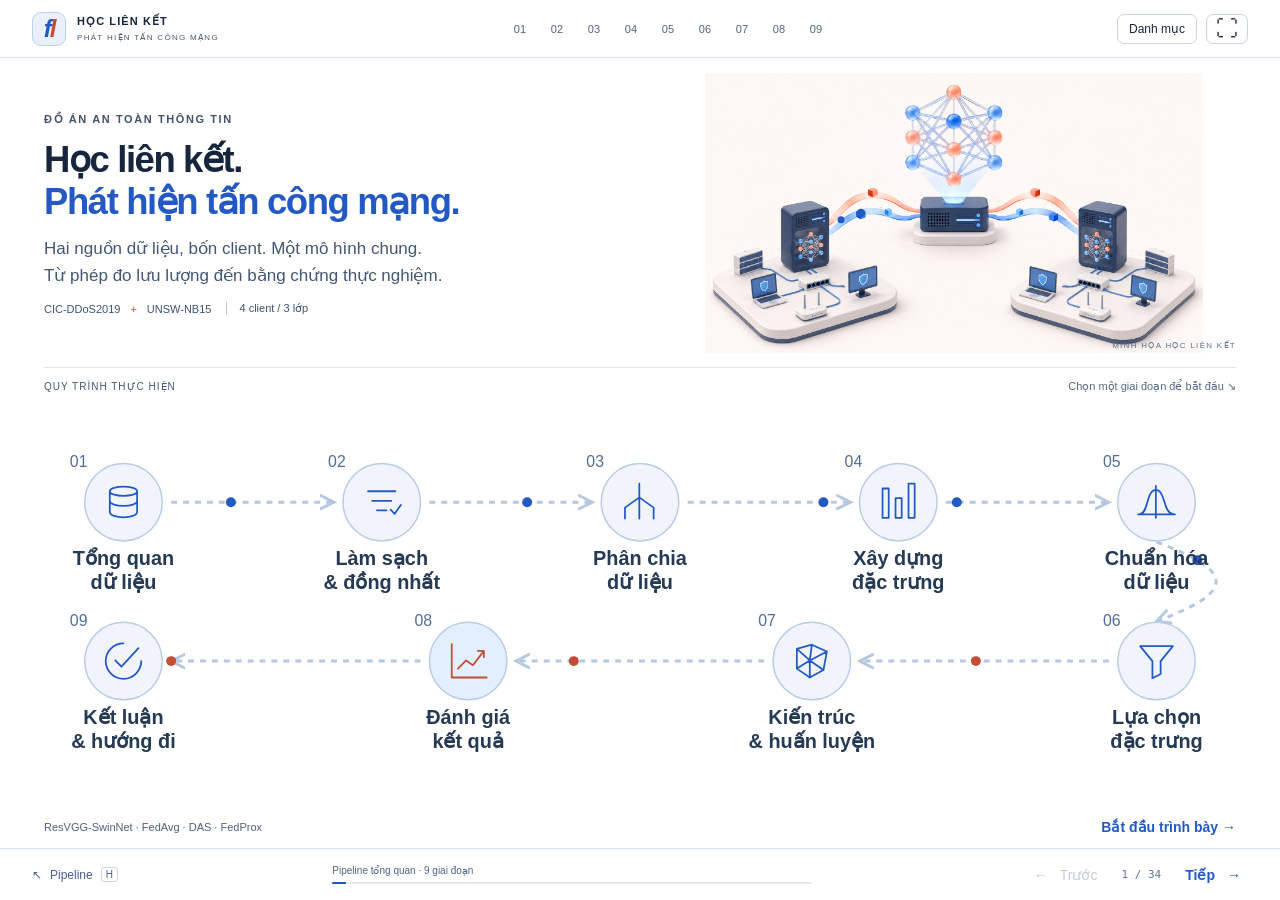
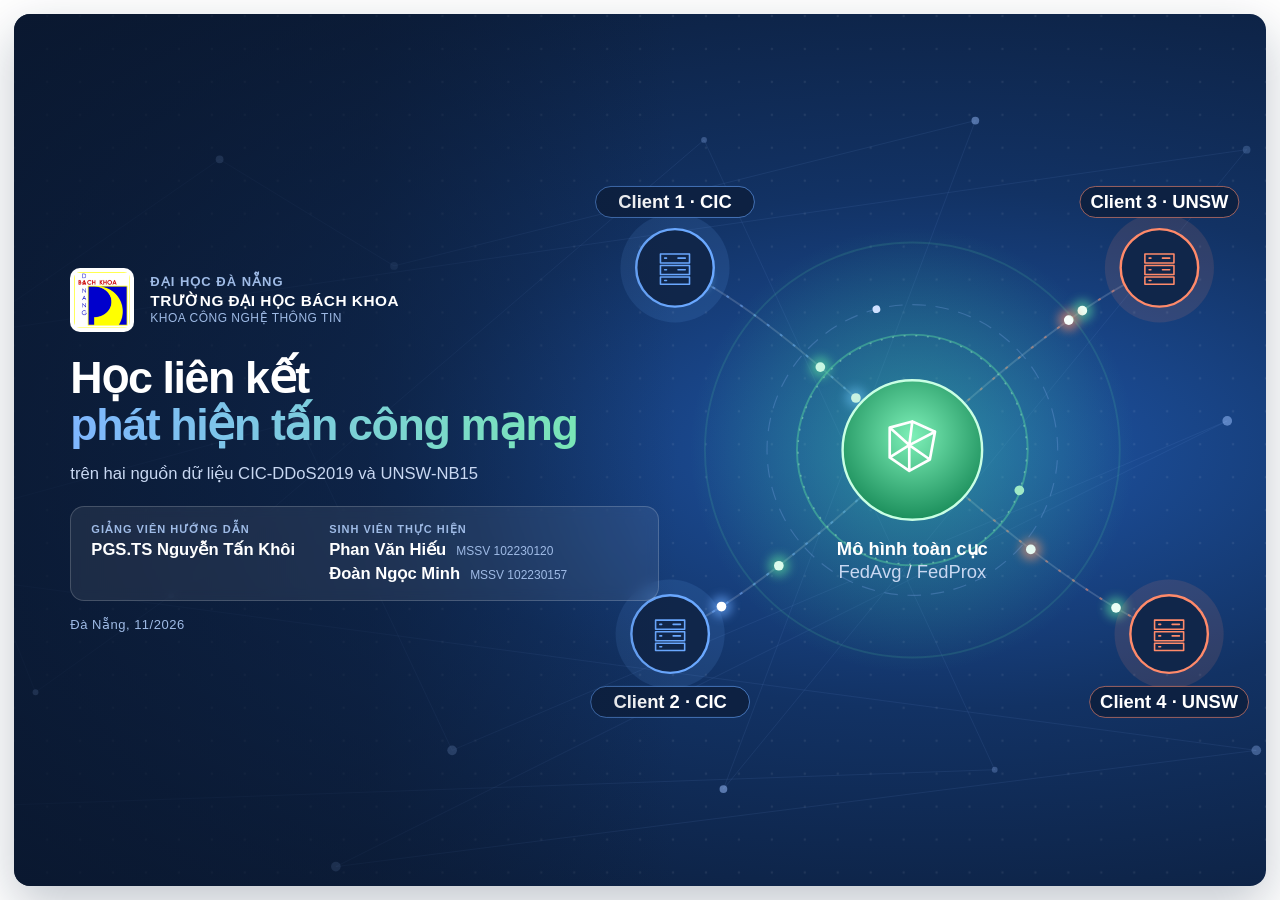
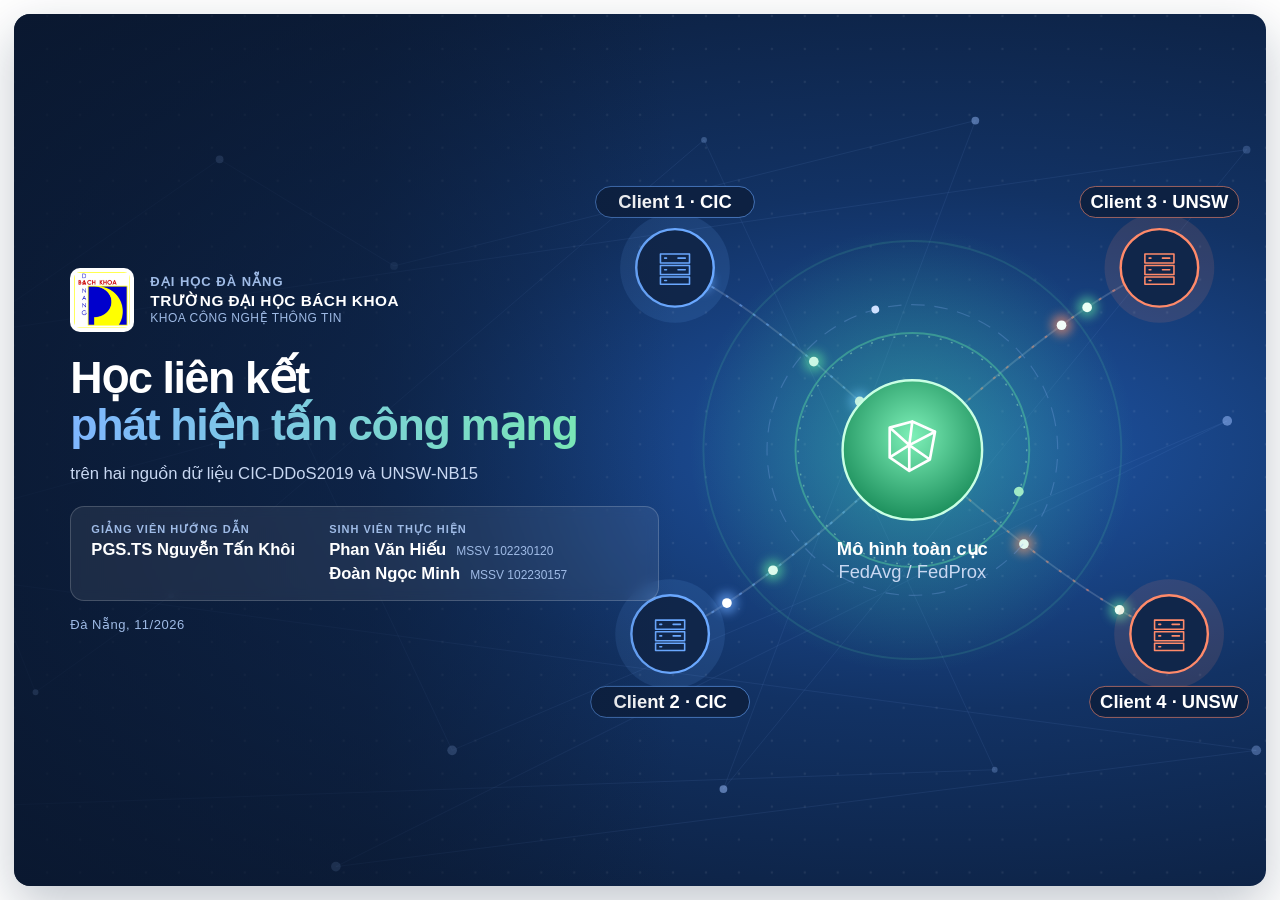
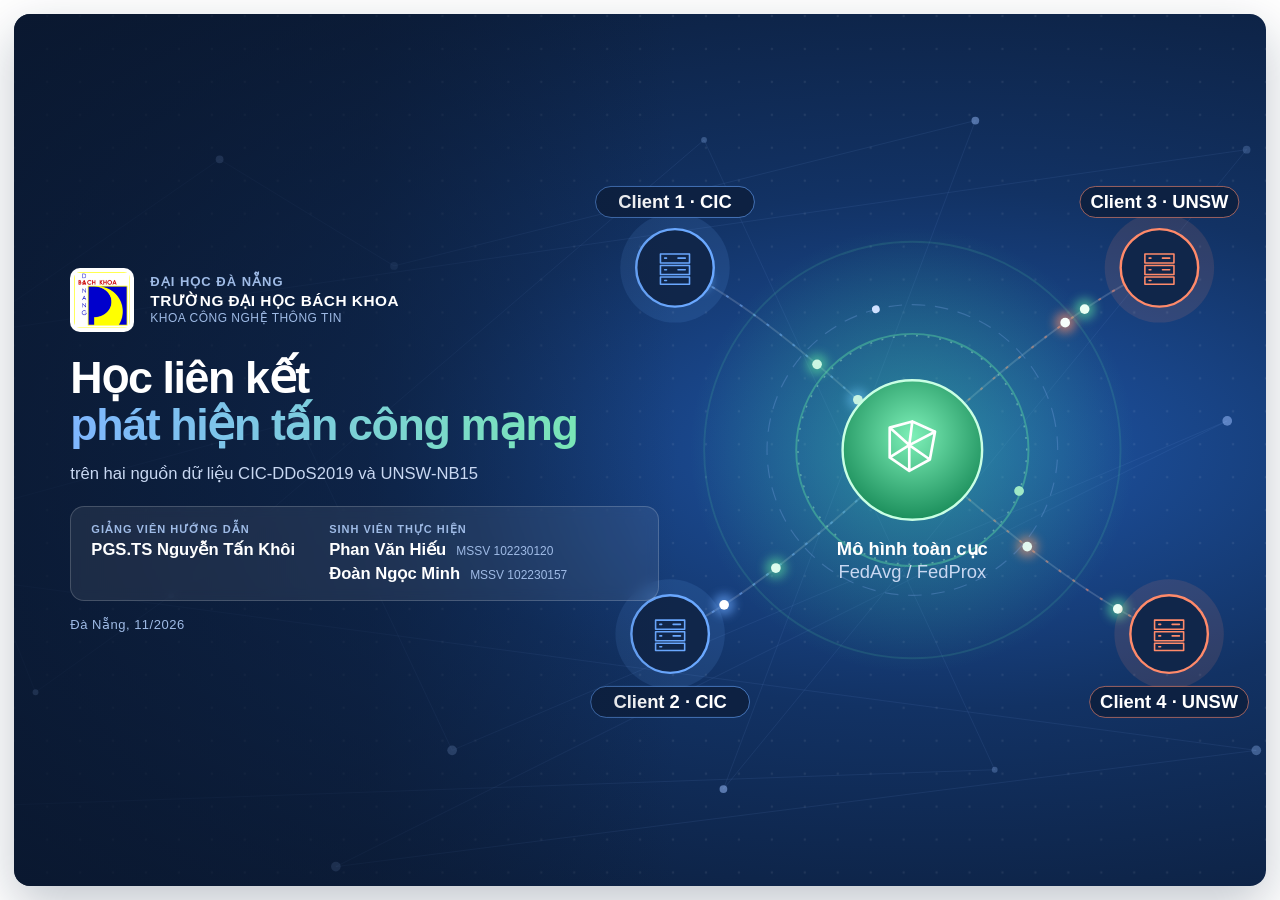
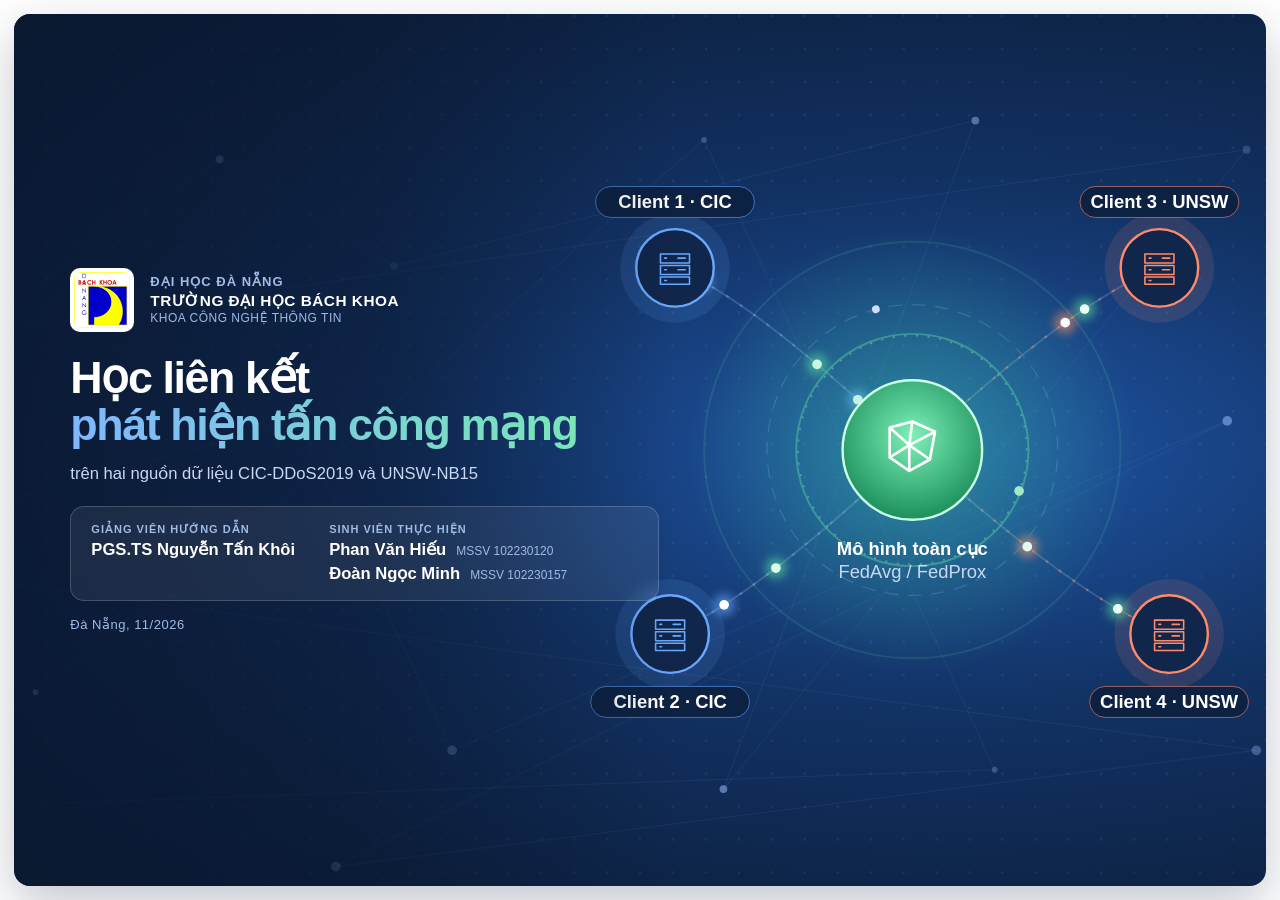
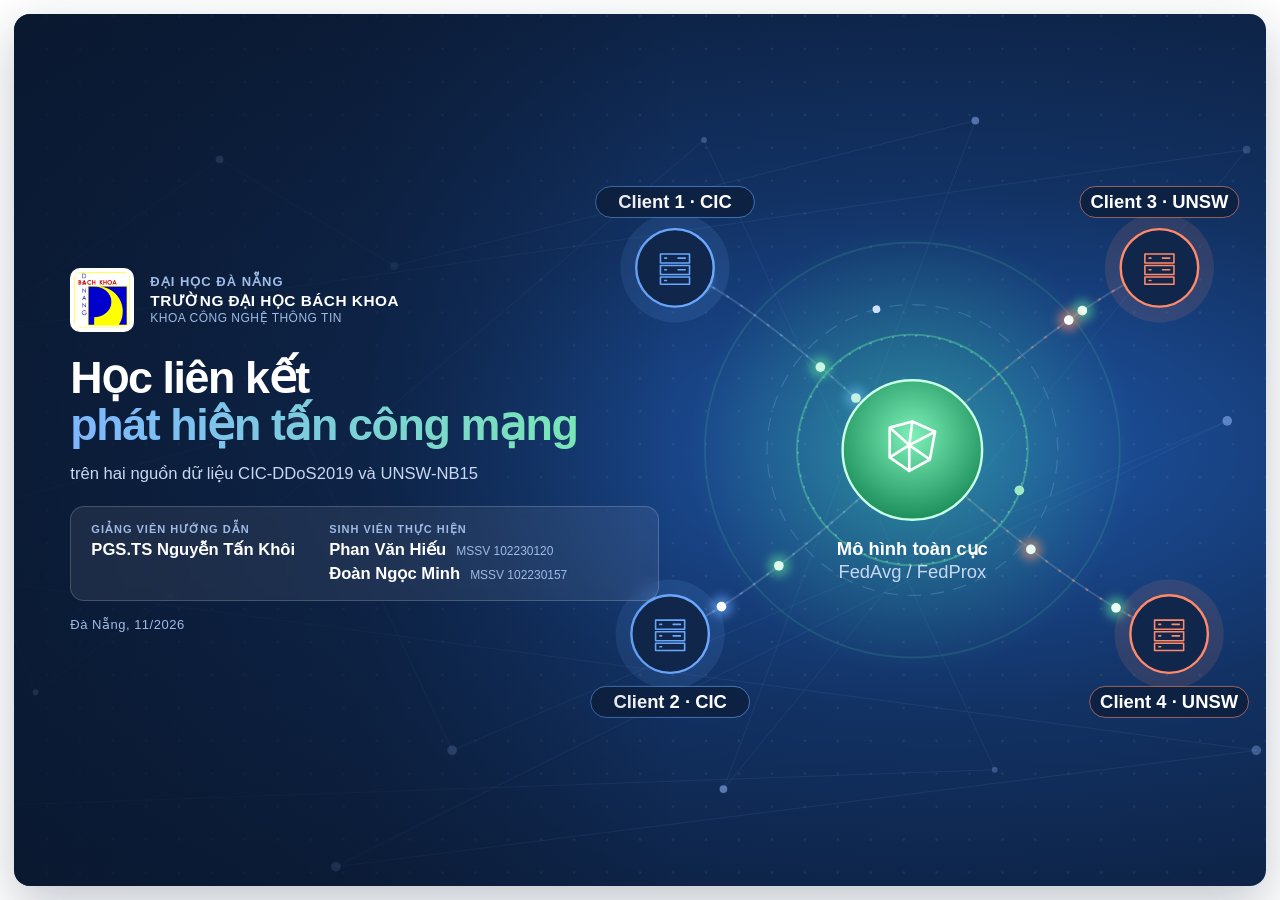
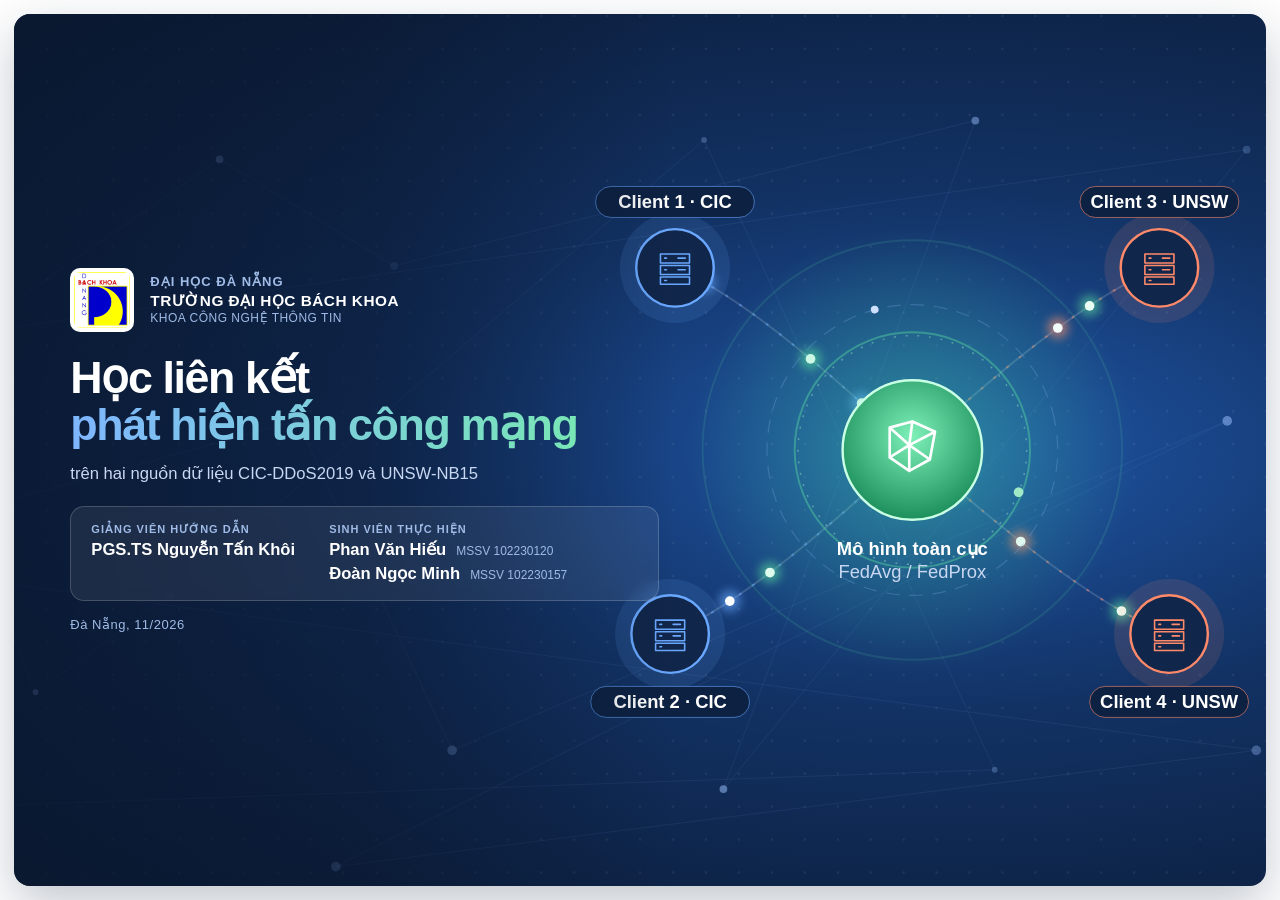
